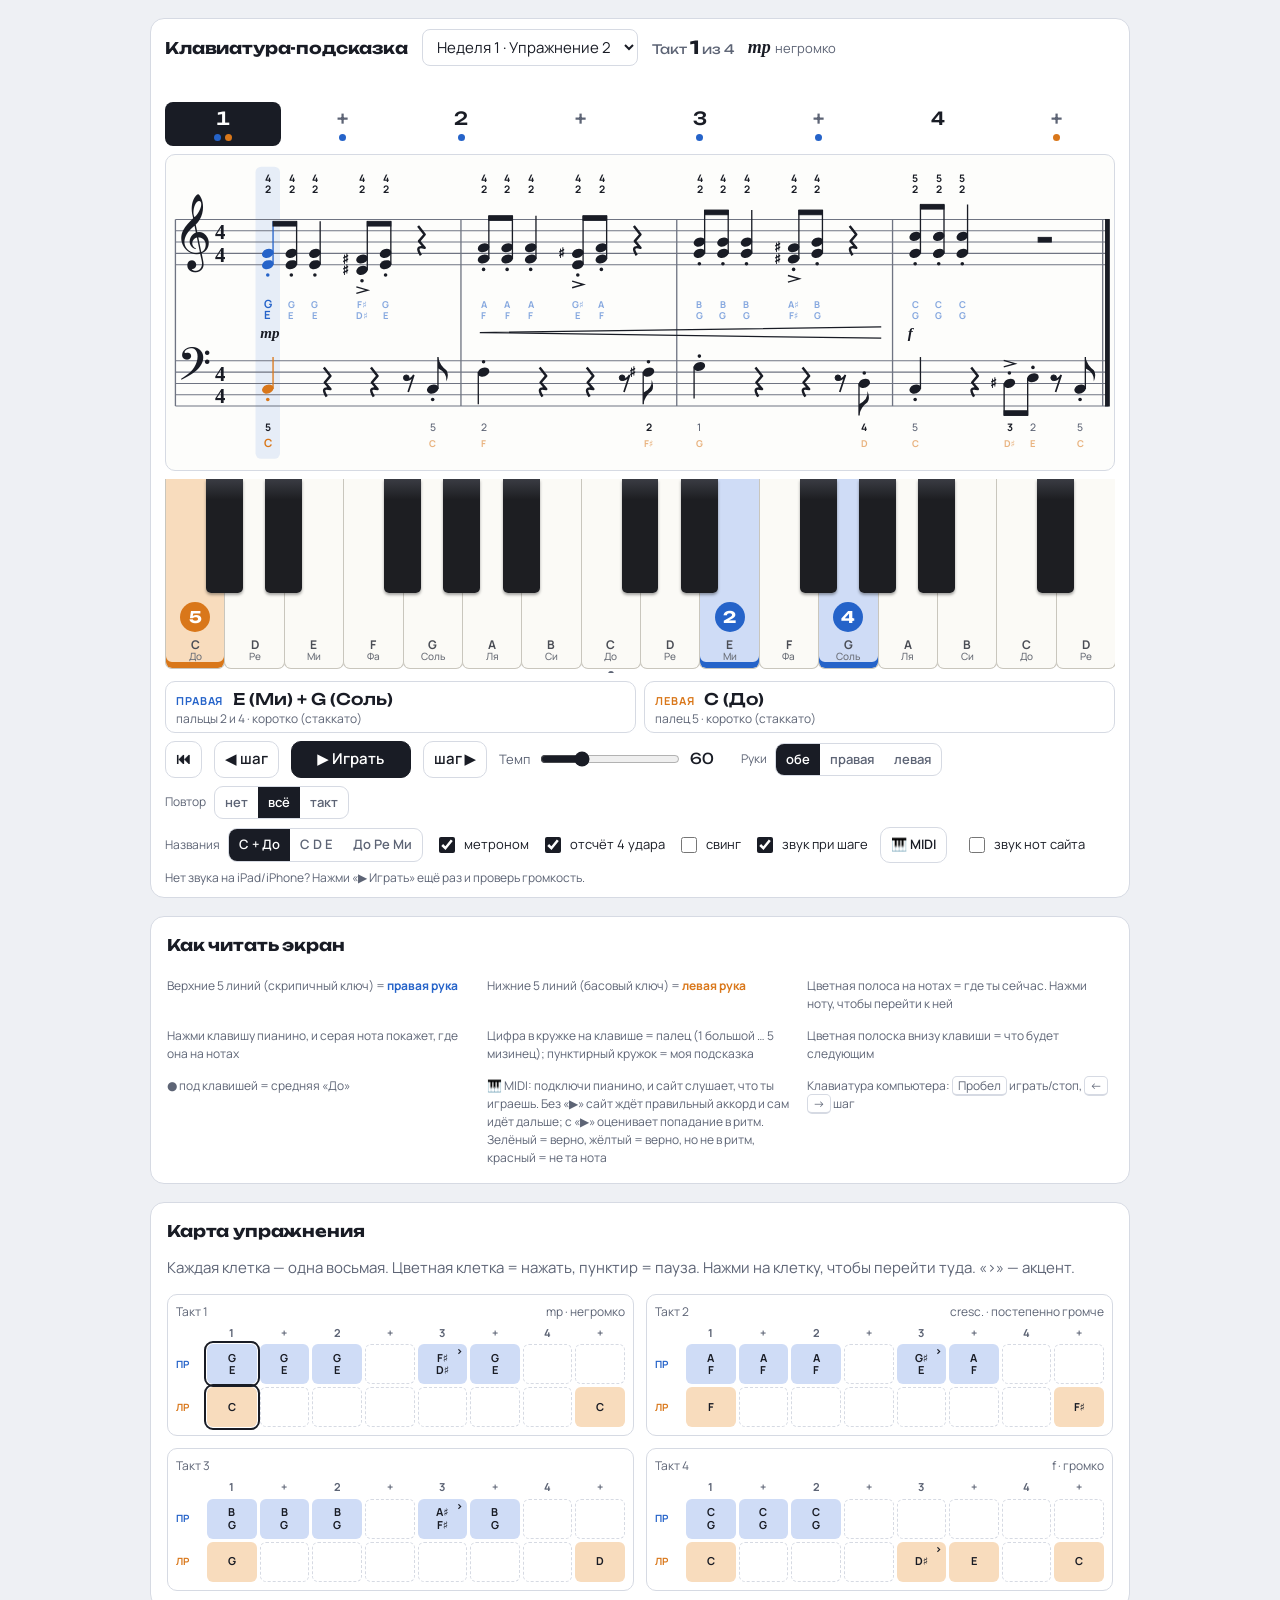
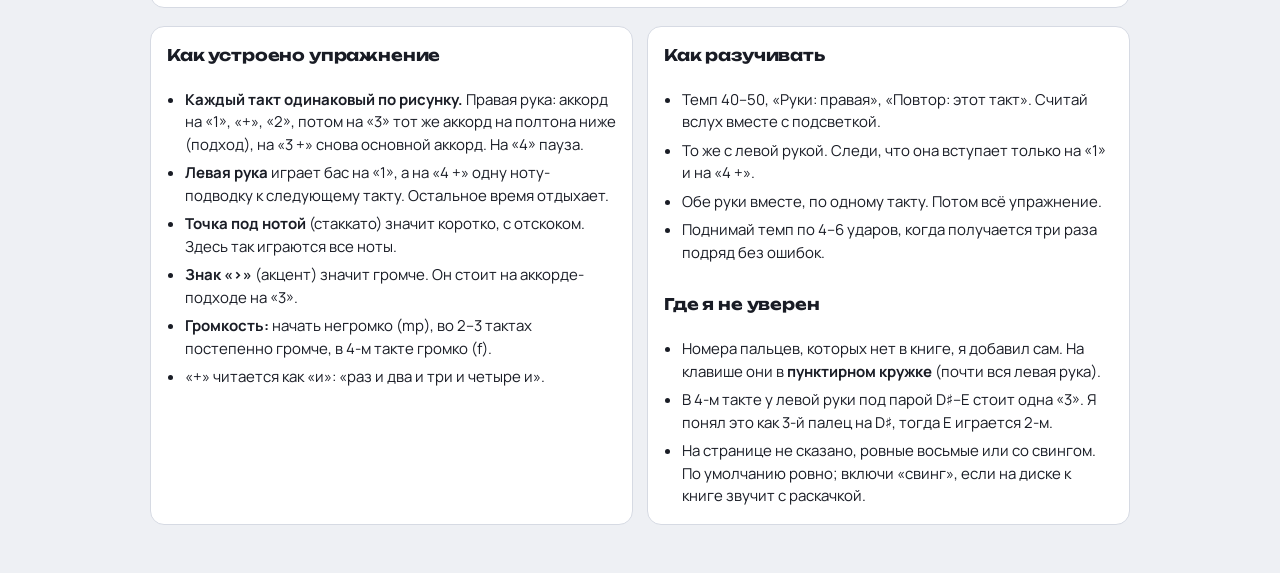
==== index.html @ 713fefa3 "Add MIDI input feedback (Web MIDI, e.g. Roland FP-30X via MIDIWeb on iPad) - Wait mode (stopped): cu" ====
<!doctype html>
<html lang="ru">
<head>
<meta charset="utf-8">
<meta name="viewport" content="width=device-width, initial-scale=1, viewport-fit=cover">
<title>Клавиатура-подсказка</title>
<meta name="claude:viewport-fit-sides" content="cover">
<link rel="preconnect" href="https://fonts.googleapis.com">
<link rel="preconnect" href="https://fonts.gstatic.com" crossorigin>
<link rel="stylesheet" href="https://fonts.googleapis.com/css2?family=Noto+Music&family=Unbounded:wght@500;700&family=Manrope:wght@400;500;600;700&display=swap">
<style>
/* Layout: one practice "instrument panel" (count strip → keyboard → what-to-press → controls), score map below, notes at the end. */
:root{
  --bg:#eef0f4; --panel:#ffffff; --fg:#191c25; --muted:#5d6475; --line:#d6dae3;
  --rh:#2563c9; --rh-soft:#cfdcf6; --lh:#d9771a; --lh-soft:#f8dcbd;
  --ivory:#fbfaf6; --ivory-edge:#c9c6bd; --ebony:#1d1e22; --ebony-top:#3a3c43;
  --hi:#191c25; --hi-fg:#ffffff;
  --paper:#fdfdfb; --staff:#6f7482; --band:rgba(37,99,201,.10);
  --ok:#15803d; --meh:#c27c0e; --bad:#d4262c;
  --display:"Unbounded", "Arial Black", system-ui, sans-serif;
  --body:"Manrope", system-ui, -apple-system, "Segoe UI", sans-serif;
}
@media (prefers-color-scheme: dark){ :root:not([data-theme="light"]){
  --bg:#13151b; --panel:#1c1f27; --fg:#e7e9ef; --muted:#9aa1b2; --line:#2e3340;
  --rh:#5b93f0; --rh-soft:#2a4170; --lh:#f0953c; --lh-soft:#6a4320;
  --ivory:#e8e6df; --ivory-edge:#8f8c84; --ebony:#0b0b0d; --ebony-top:#2a2c32;
  --hi:#e7e9ef; --hi-fg:#13151b; --paper:#191c23; --staff:#8b91a0; --band:rgba(91,147,240,.16); --ok:#3fbf6a; --meh:#e7a93a; --bad:#f0585c; color-scheme:dark } }
:root[data-theme="dark"]{
  --bg:#13151b; --panel:#1c1f27; --fg:#e7e9ef; --muted:#9aa1b2; --line:#2e3340;
  --rh:#5b93f0; --rh-soft:#2a4170; --lh:#f0953c; --lh-soft:#6a4320;
  --ivory:#e8e6df; --ivory-edge:#8f8c84; --ebony:#0b0b0d; --ebony-top:#2a2c32;
  --hi:#e7e9ef; --hi-fg:#13151b; --paper:#191c23; --staff:#8b91a0; --band:rgba(91,147,240,.16); --ok:#3fbf6a; --meh:#e7a93a; --bad:#f0585c; color-scheme:dark }

*{box-sizing:border-box}
body{background:var(--bg);color:var(--fg);font-family:var(--body);font-size:15px;line-height:1.5;
  padding-left:max(16px, env(safe-area-inset-left, 0px));padding-right:max(16px, env(safe-area-inset-right, 0px));padding-block:20px 48px}
.wrap{max-width:980px;margin:0 auto;display:flex;flex-direction:column;gap:18px}
h1,h2{font-family:var(--display);font-weight:700;text-wrap:balance;margin:0;letter-spacing:-.01em}
h1{font-size:clamp(20px,4vw,28px)}
h2{font-size:16px}
.sub{color:var(--muted);margin:4px 0 0}
header{display:flex;flex-wrap:wrap;gap:12px;align-items:flex-end;justify-content:space-between}
select,button{font:inherit;color:inherit}
select{background:var(--panel);border:1px solid var(--line);border-radius:8px;padding:6px 10px}

.panel{background:var(--panel);border:1px solid var(--line);border-radius:14px;padding:16px;display:flex;flex-direction:column;gap:14px;min-width:0}

/* count strip */
.countrow{display:flex;align-items:center;gap:12px;flex-wrap:wrap}
.measure{font-family:var(--display);font-size:13px;color:var(--muted);min-width:92px}
.measure b{color:var(--fg);font-size:18px}
.counts{display:grid;grid-template-columns:repeat(8,1fr);gap:4px;flex:1;min-width:260px}
.cnt{border-radius:8px;text-align:center;padding:4px 0 6px;font-family:var(--display);font-size:clamp(16px,3.4vw,24px);font-weight:500;color:var(--muted);cursor:pointer;user-select:none;border:1px solid transparent;font-variant-numeric:tabular-nums}
.cnt.beat{color:var(--fg)}
.cnt .dots{display:flex;gap:4px;justify-content:center;height:8px;margin-top:2px}
.cnt .dots i{width:7px;height:7px;border-radius:50%}
.cnt .dots .r{background:var(--rh)} .cnt .dots .l{background:var(--lh)}
.cnt.cur{background:var(--hi);color:var(--hi-fg)}
.cnt:hover{border-color:var(--line)}
.dyn{font-size:13px;color:var(--muted)} .dyn b{font-family:Georgia,serif;font-style:italic;font-size:18px;color:var(--fg);margin-right:4px}
.countin{font-family:var(--display);font-size:13px;color:var(--lh);min-height:1em}

/* keyboard */
.kbwrap{overflow-x:auto;padding-bottom:4px}
.kb{position:relative;height:clamp(150px,26vw,210px);display:flex;min-width:420px;user-select:none;touch-action:manipulation}
.key{position:relative;cursor:pointer}
.white{flex:1;background:var(--ivory);border:1px solid var(--ivory-edge);border-top:none;border-radius:0 0 7px 7px;margin-right:-1px;display:flex;flex-direction:column;justify-content:flex-end;align-items:center;padding-bottom:6px;gap:6px;z-index:1}
.black{position:absolute;top:0;height:60%;background:linear-gradient(var(--ebony-top),var(--ebony) 18%);border-radius:0 0 5px 5px;z-index:2;display:flex;flex-direction:column;justify-content:flex-end;align-items:center;padding-bottom:6px;gap:4px;box-shadow:0 2px 3px rgba(0,0,0,.35)}
.lbl{display:flex;flex-direction:column;align-items:center;line-height:1.1;color:#4a4d55;font-size:12px;font-weight:700}
.lbl i{font-style:normal;font-weight:500;font-size:10px;color:#6b6f78}
.black .lbl{color:#f2f2f2;font-size:10px;display:none} .black .lbl i{color:#cfd2d8;font-size:9px}
.mid::after{content:"";position:absolute;left:50%;bottom:-9px;width:6px;height:6px;margin-left:-3px;border-radius:50%;background:var(--muted)}
.badge{display:none;width:clamp(22px,3.6vw,30px);height:clamp(22px,3.6vw,30px);border-radius:50%;align-items:center;justify-content:center;font-family:var(--display);font-size:clamp(12px,2vw,16px);font-weight:700;color:#fff}
.key.on-r{background:var(--rh-soft)} .key.on-l{background:var(--lh-soft)}
.black.on-r{background:linear-gradient(var(--rh),#123a80)} .black.on-l{background:linear-gradient(var(--lh),#8a4507)}
.key.on-r .badge{display:flex;background:var(--rh)} .key.on-l .badge{display:flex;background:var(--lh)}
.black.on-r .badge{background:var(--rh);box-shadow:0 0 0 2px #fff} .black.on-l .badge{background:var(--lh);box-shadow:0 0 0 2px #fff}
.key.on-r .lbl,.key.on-l .lbl{display:flex}
.key.sug .badge{outline:2px dashed currentColor;outline-offset:2px}
.key.on-r.sug .badge{color:#fff;outline-color:var(--rh)} .key.on-l.sug .badge{color:#fff;outline-color:var(--lh)}
.black.sug .badge{outline-color:#fff!important}
.key.nx-r{box-shadow:inset 0 -6px 0 var(--rh)} .key.nx-l{box-shadow:inset 0 -6px 0 var(--lh)}
.black.nx-r{box-shadow:inset 0 -6px 0 var(--rh),0 2px 3px rgba(0,0,0,.35)} .black.nx-l{box-shadow:inset 0 -6px 0 var(--lh),0 2px 3px rgba(0,0,0,.35)}
.key.muted{opacity:.45}
.key.press{transform:translateY(2px)}
.key.acc .badge{box-shadow:0 0 0 3px var(--panel),0 0 0 5px currentColor}
.key.on-r.acc .badge{color:#fff;box-shadow:0 0 0 3px var(--rh-soft),0 0 0 5px var(--rh)}
.key.on-l.acc .badge{color:#fff;box-shadow:0 0 0 3px var(--lh-soft),0 0 0 5px var(--lh)}
.kbnote{font-size:12px;color:var(--muted);display:flex;gap:14px;flex-wrap:wrap;margin-top:6px}
.kbnote span{display:inline-flex;align-items:center;gap:6px}
.sw{width:12px;height:12px;border-radius:3px;display:inline-block}

/* what to press */
.hands{display:grid;grid-template-columns:1fr 1fr;gap:10px}
.hand{border-radius:10px;padding:10px 12px;border:1px solid var(--line);min-width:0}
.hand .h{font-size:11px;letter-spacing:.08em;text-transform:uppercase;font-weight:700}
.hand.r .h{color:var(--rh)} .hand.l .h{color:var(--lh)}
.hand .what{font-family:var(--display);font-size:clamp(15px,2.6vw,19px);font-weight:500;margin-top:2px}
.hand .how{font-size:13px;color:var(--muted)}
.hand.rest .what{color:var(--muted)}
@media (max-width:560px){.hands{grid-template-columns:1fr}}

/* controls */
.controls{display:flex;flex-wrap:wrap;gap:10px;align-items:center}
.btn{background:var(--panel);border:1px solid var(--line);border-radius:10px;padding:8px 12px;cursor:pointer;font-weight:600;min-height:40px}
.btn:hover{border-color:var(--muted)}
.btn.primary{background:var(--hi);color:var(--hi-fg);border-color:var(--hi);min-width:120px}
.btn:focus-visible,.cnt:focus-visible,.cell:focus-visible,.seg button:focus-visible,select:focus-visible,input:focus-visible{outline:2px solid var(--rh);outline-offset:2px}
.tempo{display:flex;align-items:center;gap:8px;font-size:13px;color:var(--muted)}
.tempo input{width:140px;accent-color:var(--fg)}
.tempo output{font-family:var(--display);color:var(--fg);font-size:15px;min-width:3ch;font-variant-numeric:tabular-nums}
.opts{display:flex;flex-wrap:wrap;gap:8px 14px;align-items:center;font-size:13px}
.seg{display:inline-flex;border:1px solid var(--line);border-radius:9px;overflow:hidden}
.seg button{background:transparent;border:none;padding:6px 10px;cursor:pointer;font-size:13px;font-weight:600;color:var(--muted)}
.seg button[aria-pressed="true"]{background:var(--hi);color:var(--hi-fg)}
.optlbl{color:var(--muted);font-size:12px;margin-right:2px}
label.chk{display:inline-flex;gap:6px;align-items:center;cursor:pointer}
label.chk input{accent-color:var(--fg);width:16px;height:16px}
.keys-hint{font-size:12px;color:var(--muted)}

/* score map */
.map{display:grid;grid-template-columns:repeat(2,minmax(0,1fr));gap:12px}
@media (max-width:700px){.map{grid-template-columns:1fr}}
.bar{border:1px solid var(--line);border-radius:10px;padding:8px;min-width:0}
.bar .bt{font-size:12px;color:var(--muted);display:flex;justify-content:space-between;margin-bottom:4px}
.grid8{display:grid;grid-template-columns:28px repeat(8,minmax(0,1fr));gap:3px;font-size:11px}
.grid8 .rl{font-weight:700;display:flex;align-items:center;font-size:10px}
.grid8 .rl.r{color:var(--rh)} .grid8 .rl.l{color:var(--lh)}
.ch{text-align:center;color:var(--muted);font-weight:700}
.cell{min-height:40px;border-radius:6px;display:flex;flex-direction:column;align-items:center;justify-content:center;text-align:center;line-height:1.1;cursor:pointer;background:transparent;border:1px dashed var(--line);font-weight:700;padding:2px 0;position:relative}
.cell.r{background:var(--rh-soft);border:1px solid transparent}
.cell.l{background:var(--lh-soft);border:1px solid transparent}
.cell .ac{position:absolute;top:0;right:3px;font-size:11px}
.cell.cur{outline:2px solid var(--fg);outline-offset:1px}

.notes{display:grid;grid-template-columns:repeat(2,minmax(0,1fr));gap:14px}
@media (max-width:700px){.notes{grid-template-columns:1fr}}
.notes ul{margin:8px 0 0;padding-left:18px;display:flex;flex-direction:column;gap:6px}
.notes p{margin:8px 0 0}
kbd{font-family:var(--body);border:1px solid var(--line);border-bottom-width:2px;border-radius:5px;padding:0 5px;font-size:12px}
@media (prefers-reduced-motion:reduce){.key.press{transform:none}}

/* staff (sheet music) */
.staffwrap{overflow-x:auto;border:1px solid var(--line);border-radius:10px;background:var(--paper)}
#staff{display:block;width:100%;min-width:760px;height:auto}
#staff .ln{stroke:var(--staff);stroke-width:1.1}
#staff .bl{stroke:var(--staff);stroke-width:1.4}
#staff .ink{fill:var(--fg);stroke:var(--fg)}
#staff .clef{fill:var(--fg);font-family:"Noto Music","Bravura","Segoe UI Symbol",serif}
#staff .ts{fill:var(--fg);font:700 22px Georgia,"Times New Roman",serif}
#staff .nt{color:var(--fg);cursor:pointer}
#staff .nt.r.cur{color:var(--rh)} #staff .nt.l.cur{color:var(--lh)}
#staff .nt:hover{color:var(--muted)}
#staff .fg{font:700 11px var(--body);fill:var(--fg)} #staff .fg.sug{fill:var(--muted);font-weight:500}
#staff .nm{font:700 10px var(--body);text-anchor:middle;opacity:.55}
#staff .nm.r{fill:var(--rh)} #staff .nm.l{fill:var(--lh)}
#staff .nm.cur{opacity:1;font-size:12px}
#staff .dy{font:italic 700 16px Georgia,serif;fill:var(--fg)}
#staff .band{fill:var(--band)}
#staff .ghost{color:var(--muted);transition:opacity .4s}
#staff .ghost text{font:700 12px var(--body);fill:var(--fg)}
.staffnote{font-size:12px;color:var(--muted);display:flex;gap:14px;flex-wrap:wrap;margin-top:6px}

/* ===== one-screen stage ===== */
.toprow{display:flex;flex-wrap:wrap;align-items:center;gap:8px 14px}
.toprow h1{font-size:16px}
.toprow .measure{min-width:0}
.counts{min-width:0}
.hand{display:flex;flex-wrap:wrap;align-items:baseline;gap:2px 10px;padding:6px 10px}
.hand .what{margin-top:0}
.grp{display:inline-flex;align-items:center;gap:6px}
.sndhint{font-size:12px;color:var(--muted)}
.staffnote span{flex:1 1 260px}
@media (min-width:700px) and (min-height:520px){
  body{padding-block:10px 40px}
  .stage{height:calc(100dvh - 20px);min-height:520px;gap:8px;padding:10px 14px}
  .stage .counts{gap:3px;flex:none}
  .stage>*{flex:none}
  .stage .hand .how{font-size:12px}
  .stage .hand{padding:4px 10px}
  .stage .hand{height:52px}
  .stage .cnt{padding:2px 0 3px;font-size:18px}
  .stage>.staffwrap{flex:1 1 0;min-height:120px;overflow:hidden;display:flex}
  .stage #staff{min-width:0;width:100%;height:100%}
  .stage .kb{height:clamp(100px,22dvh,190px)}
  .stage .kbwrap{flex:none}
  .stage .hands{gap:8px}
  .stage .hand .what{font-size:16px}
  .stage .btn{min-height:36px;padding:6px 10px}
  .stage .controls{gap:8px 12px}
  .stage .opts{gap:6px 12px}
}

/* MIDI feedback */
.fb{font-size:13px;font-weight:600;color:var(--muted);font-variant-numeric:tabular-nums;white-space:nowrap;overflow:hidden;text-overflow:ellipsis;min-width:0;flex:1 1 100%;min-height:1.5em;line-height:1.5em;order:9}
.fb .ok{color:var(--ok)} .fb .meh{color:var(--meh)} .fb .bad{color:var(--bad)}
.midist{font-size:12px;color:var(--muted)} .midist.on{color:var(--ok);font-weight:700} .midist.bad{color:var(--bad)}
.key::before{content:"";position:absolute;inset:0;border-radius:inherit;pointer-events:none;opacity:0;transition:opacity .25s;z-index:3}
.key.ok::before{background:var(--ok);opacity:.55;transition:none}
.key.meh::before{background:var(--meh);opacity:.55;transition:none}
.key.bad::before{background:var(--bad);opacity:.6;transition:none}
.key.down{transform:translateY(2px)}
#staff .nt.ok{color:var(--ok)} #staff .nt.meh{color:var(--meh)} #staff .nt.bad{color:var(--bad)}

/* fixed-height hand boxes: content never changes layout height */
.hand{display:grid!important;grid-template-columns:auto minmax(0,1fr);grid-template-rows:auto auto;column-gap:10px;row-gap:0;height:58px;overflow:hidden;align-content:center}
.hand .h{grid-row:1;grid-column:1;align-self:baseline}
.hand .what{grid-row:1;grid-column:2;white-space:nowrap;overflow:hidden;text-overflow:ellipsis;min-width:0}
.hand .how{grid-row:2;grid-column:1 / -1;white-space:nowrap;overflow:hidden;text-overflow:ellipsis;min-width:0;line-height:1.35}
</style>

<div class="wrap">
  <section class="panel stage" aria-label="Тренажёр">
    <div class="toprow">
      <h1>Клавиатура-подсказка</h1>
      <select id="exSel" aria-label="Упражнение"></select>
      <div class="measure">Такт <b id="mNum">1</b> из <span id="mTot">4</span></div>
      <div class="dyn" id="dyn"></div>
      <div class="countin" id="countin" aria-live="polite"></div>
      <div class="fb" id="fb" aria-live="polite"></div>
    </div>
    <div class="counts" id="counts"></div>

    <div class="staffwrap" id="staffWrap"><svg id="staff" role="img" aria-label="Ноты упражнения"></svg></div>

    <div class="kbwrap"><div class="kb" id="kb"></div></div>

    <div class="hands">
      <div class="hand r" id="handR"><span class="h">Правая</span><span class="what"></span><span class="how"></span></div>
      <div class="hand l" id="handL"><span class="h">Левая</span><span class="what"></span><span class="how"></span></div>
    </div>

    <div class="controls">
      <button class="btn" id="bStart" title="В начало">⏮</button>
      <button class="btn" id="bPrev" title="Шаг назад (←)">◀ шаг</button>
      <button class="btn primary" id="bPlay">▶ Играть</button>
      <button class="btn" id="bNext" title="Шаг вперёд (→)">шаг ▶</button>
      <div class="tempo"><label for="tempo">Темп</label><input id="tempo" type="range" min="30" max="140" step="2" value="60"><output id="tempoOut">60</output></div>
      <span class="grp"><span class="optlbl">Руки</span>
        <span class="seg" id="segHands"><button data-v="both" aria-pressed="true">обе</button><button data-v="rh" aria-pressed="false">правая</button><button data-v="lh" aria-pressed="false">левая</button></span></span>
      <span class="grp"><span class="optlbl">Повтор</span>
        <span class="seg" id="segLoop"><button data-v="off" aria-pressed="false">нет</button><button data-v="all" aria-pressed="true">всё</button><button data-v="bar" aria-pressed="false">такт</button></span></span>
    </div>
    <div class="opts">
      <span class="grp"><span class="optlbl">Названия</span>
        <span class="seg" id="segNames"><button data-v="both" aria-pressed="true">C + До</button><button data-v="en" aria-pressed="false">C D E</button><button data-v="ru" aria-pressed="false">До Ре Ми</button></span></span>
      <label class="chk"><input type="checkbox" id="cMet" checked>метроном</label>
      <label class="chk"><input type="checkbox" id="cCount" checked>отсчёт 4 удара</label>
      <label class="chk"><input type="checkbox" id="cSwing">свинг</label>
      <label class="chk"><input type="checkbox" id="cStepSnd" checked>звук при шаге</label>
      <span class="grp"><button class="btn" id="bMidi" title="Подключить цифровое пианино по MIDI">🎹 MIDI</button><span class="midist" id="midiSt"></span></span>
      <label class="chk" id="lGuideSnd" hidden><input type="checkbox" id="cGuideSnd">звук нот сайта</label>
      <span class="sndhint" id="sndHint">Нет звука на iPad/iPhone? Нажми «▶ Играть» ещё раз и проверь громкость.</span>
    </div>
  </section>

  <section class="panel" aria-label="Подсказки">
    <h2>Как читать экран</h2>
    <div class="staffnote">
      <span>Верхние 5 линий (скрипичный ключ) = <b style="color:var(--rh)">правая рука</b></span>
      <span>Нижние 5 линий (басовый ключ) = <b style="color:var(--lh)">левая рука</b></span>
      <span>Цветная полоса на нотах = где ты сейчас. Нажми ноту, чтобы перейти к ней</span>
      <span>Нажми клавишу пианино, и серая нота покажет, где она на нотах</span>
      <span>Цифра в кружке на клавише = палец (1 большой … 5 мизинец); пунктирный кружок = моя подсказка</span>
      <span>Цветная полоска внизу клавиши = что будет следующим</span>
      <span>● под клавишей = средняя «До»</span>
      <span>🎹 MIDI: подключи пианино, и сайт слушает, что ты играешь. Без «▶» сайт ждёт правильный аккорд и сам идёт дальше; с «▶» оценивает попадание в ритм. Зелёный = верно, жёлтый = верно, но не в ритм, красный = не та нота</span>
      <span>Клавиатура компьютера: <kbd>Пробел</kbd> играть/стоп, <kbd>←</kbd> <kbd>→</kbd> шаг</span>
    </div>
  </section>

  <section class="panel" aria-label="Карта упражнения">
    <h2>Карта упражнения</h2>
    <p class="sub" style="margin:0">Каждая клетка — одна восьмая. Цветная клетка = нажать, пунктир = пауза. Нажми на клетку, чтобы перейти туда. «&gt;» — акцент.</p>
    <div class="map" id="map"></div>
  </section>

  <section class="notes">
    <div class="panel">
      <h2>Как устроено упражнение</h2>
      <ul>
        <li><b>Каждый такт одинаковый по рисунку.</b> Правая рука: аккорд на «1», «+», «2», потом на «3» тот же аккорд на полтона ниже (подход), на «3 +» снова основной аккорд. На «4» пауза.</li>
        <li><b>Левая рука</b> играет бас на «1», а на «4 +» одну ноту-подводку к следующему такту. Остальное время отдыхает.</li>
        <li><b>Точка под нотой</b> (стаккато) значит коротко, с отскоком. Здесь так играются все ноты.</li>
        <li><b>Знак «&gt;»</b> (акцент) значит громче. Он стоит на аккорде-подходе на «3».</li>
        <li><b>Громкость:</b> начать негромко (mp), во 2–3 тактах постепенно громче, в 4-м такте громко (f).</li>
        <li>«+» читается как «и»: «раз и два и три и четыре и».</li>
      </ul>
    </div>
    <div class="panel">
      <h2>Как разучивать</h2>
      <ul>
        <li>Темп 40–50, «Руки: правая», «Повтор: этот такт». Считай вслух вместе с подсветкой.</li>
        <li>То же с левой рукой. Следи, что она вступает только на «1» и на «4 +».</li>
        <li>Обе руки вместе, по одному такту. Потом всё упражнение.</li>
        <li>Поднимай темп по 4–6 ударов, когда получается три раза подряд без ошибок.</li>
      </ul>
      <h2 style="margin-top:14px">Где я не уверен</h2>
      <ul>
        <li>Номера пальцев, которых нет в книге, я добавил сам. На клавише они в <b>пунктирном кружке</b> (почти вся левая рука).</li>
        <li>В 4-м такте у левой руки под парой D♯–E стоит одна «3». Я понял это как 3-й палец на D♯, тогда E играется 2-м.</li>
        <li>На странице не сказано, ровные восьмые или со свингом. По умолчанию ровно; включи «свинг», если на диске к книге звучит с раскачкой.</li>
      </ul>
    </div>
  </section>
</div>

<script>
/* ============ Exercise data (add new exercises here) ============
 Time unit = one eighth note. A 4/4 bar = slots 0..7 (1 + 2 + 3 + 4 +).
 ev(slot, "notes", [fingers], opts)  opts: d (length in eighths, default 1), acc (accent), sug (fingers are my suggestion, not printed), stac (staccato, default true)
 Notes in scientific pitch: C4 = middle C. */
function ev(t, notes, f, o){ o=o||{}; return {t, d:o.d||1, notes:notes.split(' '), f:f||[], acc:!!o.acc, sug:!!o.sug, stac:o.stac!==false}; }
const EXERCISES = [{
  id:'w1-e2', title:'Неделя 1 · Упражнение 2', sub:'Неделя 1, упражнение 2. Шаг за шагом по счёту «1 + 2 + 3 + 4 +».',
  beats:4,
  // dynamics: level per bar; cresc: linear from this bar's level to next listed level
  dyn:[{bar:0, mark:'mp', text:'негромко', level:.55},{bar:1, mark:'cresc.', text:'постепенно громче', level:.6, cresc:true},{bar:3, mark:'f', text:'громко', level:1}],
  bars:[
    { rh:[ev(0,'E4 G4',[2,4]), ev(1,'E4 G4',[2,4]), ev(2,'E4 G4',[2,4],{d:2}), ev(4,'D#4 F#4',[2,4],{acc:1}), ev(5,'E4 G4',[2,4])],
      lh:[ev(0,'C3',[5],{d:2}), ev(7,'C3',[5],{sug:1})] },
    { rh:[ev(0,'F4 A4',[2,4]), ev(1,'F4 A4',[2,4]), ev(2,'F4 A4',[2,4],{d:2}), ev(4,'E4 G#4',[2,4],{acc:1}), ev(5,'F4 A4',[2,4])],
      lh:[ev(0,'F3',[2],{sug:1,d:2}), ev(7,'F#3',[2])] },
    { rh:[ev(0,'G4 B4',[2,4]), ev(1,'G4 B4',[2,4]), ev(2,'G4 B4',[2,4],{d:2}), ev(4,'F#4 A#4',[2,4],{acc:1}), ev(5,'G4 B4',[2,4])],
      lh:[ev(0,'G3',[1],{sug:1,d:2}), ev(7,'D3',[4])] },
    { rh:[ev(0,'G4 C5',[2,5]), ev(1,'G4 C5',[2,5]), ev(2,'G4 C5',[2,5],{d:2})],
      lh:[ev(0,'C3',[5],{sug:1,d:2}), ev(4,'D#3',[3],{acc:1}), ev(5,'E3',[2],{sug:1}), ev(7,'C3',[5],{sug:1})] }
  ]
}];

/* ============ Music helpers ============ */
const PC={C:0,D:2,E:4,F:5,G:7,A:9,B:11};
const RU={C:'До',D:'Ре',E:'Ми',F:'Фа',G:'Соль',A:'Ля',B:'Си'};
const SHARP_NAMES=['C','C#','D','D#','E','F','F#','G','G#','A','A#','B'];
function toMidi(n){const m=/^([A-G])(#|b)?(-?\d)$/.exec(n); if(!m) throw new Error('Bad note '+n); return 12*(+m[3]+1)+PC[m[1]]+(m[2]==='#'?1:m[2]==='b'?-1:0);}
function nameParts(n){const m=/^([A-G])(#|b)?/.exec(n); return {L:m[1], acc:m[2]==='#'?'♯':m[2]==='b'?'♭':''};}
let nameMode='both';
function noteName(n, mode){ mode=mode||nameMode; const p=nameParts(n);
  if(mode==='en') return p.L+p.acc; if(mode==='ru') return RU[p.L]+p.acc; return p.L+p.acc+' ('+RU[p.L]+p.acc+')'; }
const isBlack=m=>[1,3,6,8,10].includes(((m%12)+12)%12);

/* ============ State ============ */
let EX, STEPS=[], N=0, step=0, hands='both', loop='all';
const $=id=>document.getElementById(id);

function buildSteps(){
  STEPS=[]; const per=EX.beats*2;
  EX.bars.forEach((b,bi)=>{ for(let s=0;s<per;s++) STEPS.push({bar:bi, slot:s, rh:b.rh.find(e=>e.t===s)||null, lh:b.lh.find(e=>e.t===s)||null}); });
  N=STEPS.length;
}
function dynAt(i){
  const st=STEPS[i]; const per=EX.beats*2; const pos=st.bar+st.slot/per;
  let cur=EX.dyn[0]; for(const d of EX.dyn) if(d.bar<=st.bar) cur=d;
  if(cur.cresc){ const nx=EX.dyn.find(d=>d.bar>cur.bar); if(nx){ const k=(pos-cur.bar)/(nx.bar-cur.bar); return {d:cur, level:cur.level+(nx.level-cur.level)*k}; } }
  return {d:cur, level:cur.level};
}

/* ============ Keyboard ============ */
let KEYS={};
function buildKeyboard(){
  const all=[]; EX.bars.forEach(b=>[...b.rh,...b.lh].forEach(e=>e.notes.forEach(n=>all.push(toMidi(n)))));
  let lo=Math.min(...all), hi=Math.max(...all);
  lo=lo-(lo%12); hi=hi+2; while(isBlack(hi)) hi++;
  const kb=$('kb'); kb.innerHTML=''; KEYS={};
  const whites=[]; for(let m=lo;m<=hi;m++) if(!isBlack(m)) whites.push(m);
  const w=100/whites.length;
  for(let m=lo;m<=hi;m++){
    const el=document.createElement('div'); const pc=SHARP_NAMES[m%12]; const oct=Math.floor(m/12)-1;
    el.className='key '+(isBlack(m)?'black':'white')+(m===60?' mid':'');
    el.innerHTML='<span class="badge"></span><span class="lbl"></span>';
    el.dataset.m=m; el.dataset.n=pc+oct;
    if(isBlack(m)){ const wi=whites.indexOf(m-1); el.style.left=((wi+1)*w - w*0.31)+'%'; el.style.width=(w*0.62)+'%'; }
    el.addEventListener('pointerdown',ev=>{ev.preventDefault(); ensureAudio(); pianoNote(m, ac.currentTime+0.01, 0.6, 0.7); showGhost(m); el.classList.add('press'); setTimeout(()=>el.classList.remove('press'),120);});
    kb.appendChild(el); KEYS[m]=el;
  }
  updateLabels();
}
function updateLabels(){
  for(const m in KEYS){ const el=KEYS[m], n=el.dataset.n, p=nameParts(n), l=el.querySelector('.lbl');
    const en=p.L+p.acc, ru=RU[p.L]+p.acc;
    l.innerHTML = nameMode==='en' ? '<b>'+en+'</b>' : nameMode==='ru' ? '<b>'+ru+'</b>' : '<b>'+en+'</b><i>'+ru+'</i>'; }
}

/* ============ Rendering ============ */
function handOn(h){ return hands==='both' || hands===h; }
function nextOnset(i, h){ for(let k=1;k<=N;k++){ const j=(i+k)%N; if(STEPS[j][h]) return STEPS[j][h]; if(loop==='off' && i+k>=N) return null; } return null; }
function render(i, fromPlay){
  step=i; const st=STEPS[i]; const per=EX.beats*2;
  $('mNum').textContent=st.bar+1;
  [...$('counts').children].forEach((c,k)=>{ c.classList.toggle('cur',k===st.slot);
    const s=STEPS[st.bar*per+k]; c.querySelector('.dots').innerHTML=(s.rh?'<i class="r"></i>':'')+(s.lh?'<i class="l"></i>':''); });
  const dy=dynAt(i); $('dyn').innerHTML='<b>'+dy.d.mark+'</b>'+dy.d.text;
  for(const m in KEYS) KEYS[m].className=KEYS[m].className.replace(/\s(on-r|on-l|nx-r|nx-l|sug|acc|muted)/g,'');
  const mark=(e,h,cls)=>{ if(!e) return; e.notes.forEach((n,k)=>{ const el=KEYS[toMidi(n)]; if(!el) return;
      el.classList.add(cls+'-'+h); if(!handOn(h==='r'?'rh':'lh')) el.classList.add('muted');
      if(cls==='on'){ el.querySelector('.badge').textContent=e.f[k]||''; if(e.sug) el.classList.add('sug'); if(e.acc) el.classList.add('acc');
        el.classList.add('press'); setTimeout(()=>el.classList.remove('press'),110);} }); };
  mark(nextOnset(i,'rh'),'r','nx'); mark(nextOnset(i,'lh'),'l','nx');
  mark(st.rh,'r','on'); mark(st.lh,'l','on');
  describe($('handR'), st.rh, 'rh'); describe($('handL'), st.lh, 'lh');
  document.querySelectorAll('.cell').forEach(c=>c.classList.toggle('cur', +c.dataset.i===i));
  renderStaff(i);
}
function describe(box, e, h){
  const what=box.querySelector('.what'), how=box.querySelector('.how');
  box.classList.toggle('rest',!e);
  if(!handOn(h)){ box.style.opacity=.5; } else box.style.opacity=1;
  if(!e){ what.textContent='пауза'; how.textContent='рука отдыхает, но держи её над клавишами'; return; }
  what.textContent=e.notes.map(n=>noteName(n)).join(' + ');
  const fingers=e.f.length? (e.f.length>1?'пальцы '+e.f.join(' и '):'палец '+e.f[0])+(e.sug?' (моя подсказка)':'') : '';
  how.textContent=[fingers, e.stac?'коротко (стаккато)':'', e.acc?'громче (акцент)':''].filter(Boolean).join(' · ');
}
function buildCounts(){
  const per=EX.beats*2, c=$('counts'); c.innerHTML='';
  for(let k=0;k<per;k++){ const d=document.createElement('div'); d.className='cnt'+(k%2===0?' beat':''); d.tabIndex=0;
    d.innerHTML=(k%2===0?(k/2+1):'+')+'<div class="dots"></div>';
    d.addEventListener('click',()=>goto(STEPS[step].bar*per+k)); c.appendChild(d); }
}
function buildMap(){
  const per=EX.beats*2, map=$('map'); map.innerHTML='';
  const short=n=>noteName(n, nameMode==='ru'?'ru':'en');
  EX.bars.forEach((b,bi)=>{
    const bar=document.createElement('div'); bar.className='bar';
    const dy=EX.dyn.find(d=>d.bar===bi);
    bar.innerHTML='<div class="bt"><span>Такт '+(bi+1)+'</span><span>'+(dy?dy.mark+' · '+dy.text:'')+'</span></div>';
    const g=document.createElement('div'); g.className='grid8';
    g.innerHTML='<div></div>'+Array.from({length:per},(_,k)=>'<div class="ch">'+(k%2?'+':k/2+1)+'</div>').join('');
    ['rh','lh'].forEach(h=>{
      g.insertAdjacentHTML('beforeend','<div class="rl '+h[0]+'">'+(h==='rh'?'ПР':'ЛР')+'</div>');
      for(let k=0;k<per;k++){ const i=bi*per+k, e=STEPS[i][h]; const c=document.createElement('div');
        c.className='cell'+(e?' '+h[0]:''); c.dataset.i=i; c.tabIndex=0;
        c.innerHTML=e? e.notes.slice().reverse().map(short).join('<br>')+(e.acc?'<span class="ac">&gt;</span>':'') : '';
        c.title=e? e.notes.map(n=>noteName(n,'both')).join(' + ') : 'пауза';
        c.addEventListener('click',()=>goto(i)); g.appendChild(c); }
    });
    bar.appendChild(g); map.appendChild(bar);
  });
}

/* ============ Sheet music (SVG grand staff) ============ */
const SV={L:84, BW:229, SLOT:25, PAD:24, hs:6, tTop:60, bTop:210, H:318};
const LET='CDEFGAB';
function dia(n){const m=/^([A-G])(#|b)?(-?\d)$/.exec(n); return (+m[3])*7+LET.indexOf(m[1]);}
const STF={t:{top:SV.tTop, bot:30, mid:34}, b:{top:SV.bTop, bot:18, mid:22}};
function yOf(d,st){ return STF[st].top+48-(d-STF[st].bot)*SV.hs; }
function xOf(bar,slot){ return SV.L+bar*SV.BW+SV.PAD+slot*SV.SLOT; }
function restsFor(evs, per){
  const occ=new Array(per).fill(false); evs.forEach(e=>{ for(let k=e.t;k<e.t+(e.d||1);k++) occ[k]=true; });
  const out=[]; let s=0;
  while(s<per){ if(occ[s]){s++;continue;} let e=s; while(e<per&&!occ[e]) e++;
    let p=s; while(p<e){ const len=e-p; let d=1;
      if(p%4===0&&len>=4) d=4; else if(p%2===0&&len>=2) d=2; out.push({t:p,d}); p+=d; }
    s=e; }
  return out;
}
function restSVG(x,st,d){ const m=STF[st].top+24;
  if(d>=4) return '<rect class="ink" x="'+(x-7)+'" y="'+(m-5)+'" width="14" height="5"/>';
  if(d===2) return '<path class="ink" fill="none" stroke-width="2.6" stroke-linejoin="round" d="M'+(x-3)+' '+(m-17)+' L'+(x+4)+' '+(m-8)+' L'+(x-2)+' '+(m-1)+' L'+(x+4)+' '+(m+6)+' Q'+(x-7)+' '+(m+3)+' '+(x)+' '+(m+14)+'" style="fill:none"/>';
  return '<circle class="ink" cx="'+(x-3)+'" cy="'+(m-6)+'" r="3"/><path class="ink" stroke-width="1.8" style="fill:none" d="M'+(x-3)+' '+(m-4)+' Q'+(x+1)+' '+(m-3)+' '+(x+5)+' '+(m-9)+' L'+(x-1)+' '+(m+9)+'"/>';
}
function buildStaff(){
  const per=EX.beats*2, W=SV.L+EX.bars.length*SV.BW+6; let o='';
  o+='<rect class="band" id="band" x="0" y="4" width="26" height="'+(SV.H-8)+'" rx="6"/>';
  ['t','b'].forEach(st=>{ for(let k=0;k<5;k++){ const y=STF[st].top+k*12; o+='<line class="ln" x1="10" x2="'+(W-6)+'" y1="'+y+'" y2="'+y+'"/>'; } });
  o+='<line class="bl" x1="10" x2="10" y1="'+SV.tTop+'" y2="'+(SV.bTop+48)+'"/>';
  for(let b=1;b<=EX.bars.length;b++){ const x=SV.L+b*SV.BW; o+= b<EX.bars.length ? '<line class="bl" x1="'+x+'" x2="'+x+'" y1="'+SV.tTop+'" y2="'+(SV.bTop+48)+'"/>'
     : '<line class="bl" x1="'+(x-6)+'" x2="'+(x-6)+'" y1="'+SV.tTop+'" y2="'+(SV.bTop+48)+'"/><rect class="ink" x="'+(x-3)+'" y="'+SV.tTop+'" width="4" height="'+(SV.bTop+48-SV.tTop)+'"/>'; }
  o+='<text class="clef" x="14" y="'+(SV.tTop+37)+'" font-size="48">\u{1D11E}</text>';
  o+='<text class="clef" x="14" y="'+(SV.bTop+25)+'" font-size="44">\u{1D122}</text>';
  ['t','b'].forEach(st=>{ o+='<text class="ts" x="52" y="'+(STF[st].top+21)+'">'+EX.beats+'</text><text class="ts" x="52" y="'+(STF[st].top+45)+'">4</text>'; });
  // dynamics
  EX.dyn.forEach((d,k)=>{ const x=SV.L+d.bar*SV.BW+SV.PAD-8, y=186;
    if(d.cresc){ const nx=EX.dyn[k+1]; const x2=SV.L+(nx?nx.bar:EX.bars.length)*SV.BW-12; o+='<path class="ink" style="fill:none" stroke-width="1.3" d="M'+(x2)+' '+(y-12)+' L'+(x+4)+' '+(y-6)+' L'+x2+' '+y+'"/>'; }
    else o+='<text class="dy" x="'+x+'" y="'+y+'">'+d.mark+'</text>'; });
  EX.bars.forEach((bar,bi)=>{
    [['rh','t','r'],['lh','b','l']].forEach(([h,st,hc])=>{
      const evs=bar[h].slice().sort((a,b)=>a.t-b.t);
      restsFor(evs,per).forEach(r=>{ o+=restSVG(xOf(bi,r.t)+(r.d===4?SV.SLOT*1.5:r.d===2?SV.SLOT*0.5:0),st,r.d); });
      // groups for beaming
      const groups=[]; for(let k=0;k<evs.length;k++){ const e=evs[k], n=evs[k+1];
        if((e.d||1)===1&&e.t%2===0&&n&&n.t===e.t+1&&(n.d||1)===1){ groups.push([e,n]); k++; } else groups.push([e]); }
      groups.forEach(g=>{
        const ds=g.flatMap(e=>e.notes.map(dia)); const avg=ds.reduce((a,b)=>a+b,0)/ds.length; const up=avg<STF[st].mid;
        const ends=g.map(e=>{ const ys=e.notes.map(n=>yOf(dia(n),st)); return up? Math.min(...ys)-34 : Math.max(...ys)+34; });
        const end= up? Math.min(...ends) : Math.max(...ends);
        const sx=[];
        g.forEach(e=>{
          const i=bi*per+e.t, x=xOf(bi,e.t), ys=e.notes.map(n=>yOf(dia(n),st)), d=e.d||1, sxx= up? x+5.6 : x-5.6; sx.push(sxx);
          let s='<g class="nt '+hc+'" data-i="'+i+'">';
          // ledger lines
          e.notes.forEach(n=>{ const dd=dia(n), b0=STF[st].bot, t0=b0+8;
            for(let k=b0-2;k>=dd;k-=2) s+='<line stroke="currentColor" stroke-width="1.2" x1="'+(x-10)+'" x2="'+(x+10)+'" y1="'+yOf(k,st)+'" y2="'+yOf(k,st)+'"/>';
            for(let k=t0+2;k<=dd;k+=2) s+='<line stroke="currentColor" stroke-width="1.2" x1="'+(x-10)+'" x2="'+(x+10)+'" y1="'+yOf(k,st)+'" y2="'+yOf(k,st)+'"/>'; });
          e.notes.forEach((n,k)=>{ const y=ys[k];
            if(n.includes('#')) s+='<text x="'+(x-21)+'" y="'+(y+5)+'" font-size="15" fill="currentColor" font-family="Georgia,serif" font-weight="700">♯</text>';
            s+= d>=4 ? '<ellipse cx="'+x+'" cy="'+y+'" rx="6.3" ry="4.4" transform="rotate(-20 '+x+' '+y+')" fill="none" stroke="currentColor" stroke-width="1.8"/>'
                     : '<ellipse cx="'+x+'" cy="'+y+'" rx="6.3" ry="4.6" transform="rotate(-20 '+x+' '+y+')" fill="currentColor"/>'; });
          s+='<line stroke="currentColor" stroke-width="1.4" x1="'+sxx+'" x2="'+sxx+'" y1="'+(up?Math.max(...ys):Math.min(...ys))+'" y2="'+end+'"/>';
          if(g.length===1&&d===1) s+= up ? '<path fill="currentColor" d="M'+sxx+' '+end+' q2 9 9 14 q3 4 0 12 q1 -9 -9 -14 z"/>' : '<path fill="currentColor" d="M'+sxx+' '+end+' q2 -9 9 -14 q3 -4 0 -12 q1 9 -9 14 z"/>';
          // articulations (opposite the stem)
          const ay= up? Math.max(...ys)+11 : Math.min(...ys)-11;
          if(e.stac) s+='<circle cx="'+x+'" cy="'+ay+'" r="1.9" fill="currentColor"/>';
          if(e.acc){ const y2= up? ay+10 : ay-10; s+='<path fill="none" stroke="currentColor" stroke-width="1.5" d="M'+(x-6)+' '+(y2-3.5)+' L'+(x+6)+' '+y2+' L'+(x-6)+' '+(y2+3.5)+'"/>'; }
          // hit area
          s+='<rect x="'+(x-12)+'" y="'+(STF[st].top-20)+'" width="24" height="90" fill="transparent"/>';
          s+='</g>';
          // fingers
          e.f.forEach((f,k)=>{ const y= h==='rh' ? 32-k*12 : 285; s+='<text class="fg'+(e.sug?' sug':'')+'" x="'+(x-3)+'" y="'+y+'">'+f+'</text>'; });
          // note names
          e.notes.forEach((n,k)=>{ const y= h==='rh' ? 166-k*12 : 302; s+='<text class="nm '+hc+'" data-i="'+i+'" x="'+x+'" y="'+y+'">'+noteName(n, nameMode==='ru'?'ru':'en')+'</text>'; });
          o+=s;
        });
        if(g.length===2){ const y= up? end : end-5; o+='<rect class="ink" x="'+sx[0]+'" y="'+y+'" width="'+(sx[1]-sx[0])+'" height="5"/>'; }
      });
    });
  });
  o+='<g class="ghost" id="ghost" style="opacity:0"></g>';
  const svg=$('staff'); svg.setAttribute('viewBox','0 0 '+W+' '+SV.H); svg.innerHTML=o;
  svg.querySelectorAll('.nt').forEach(g=>g.addEventListener('click',()=>goto(+g.dataset.i)));
}
function renderStaff(i){
  const st=STEPS[i], x=xOf(st.bar,st.slot);
  $('band').setAttribute('x',x-13);
  $('staff').querySelectorAll('.nt,.nm').forEach(el=>el.classList.toggle('cur',+el.dataset.i===i));
  const w=$('staffWrap'); if(w.scrollWidth>w.clientWidth){ const px=x/(+$('staff').viewBox.baseVal.width)*w.scrollWidth;
    if(px<w.scrollLeft+40||px>w.scrollLeft+w.clientWidth-40) w.scrollLeft=px-w.clientWidth/2; }
}
let ghostT=0;
function showGhost(m){
  const pc=SHARP_NAMES[m%12], n=pc+(Math.floor(m/12)-1), st=m>=60?'t':'b', d=dia(n), y=yOf(d,st);
  const s=STEPS[step], x=xOf(s.bar,s.slot)+SV.SLOT*0.5+4; let g='';
  const b0=STF[st].bot, t0=b0+8;
  for(let k=b0-2;k>=d;k-=2) g+='<line stroke="currentColor" stroke-width="1.2" x1="'+(x-10)+'" x2="'+(x+10)+'" y1="'+yOf(k,st)+'" y2="'+yOf(k,st)+'"/>';
  for(let k=t0+2;k<=d;k+=2) g+='<line stroke="currentColor" stroke-width="1.2" x1="'+(x-10)+'" x2="'+(x+10)+'" y1="'+yOf(k,st)+'" y2="'+yOf(k,st)+'"/>';
  if(pc.includes('#')) g+='<text x="'+(x-21)+'" y="'+(y+5)+'" font-size="15" fill="currentColor" font-family="Georgia,serif" font-weight="700">♯</text>';
  g+='<ellipse cx="'+x+'" cy="'+y+'" rx="6.3" ry="4.6" transform="rotate(-20 '+x+' '+y+')" fill="currentColor"/>';
  g+='<text x="'+(x+10)+'" y="'+(y-8)+'">'+noteName(n)+'</text>';
  const gh=$('ghost'); gh.innerHTML=g; gh.style.opacity=1; clearTimeout(ghostT); ghostT=setTimeout(()=>gh.style.opacity=0,2200);
}

/* ============ Audio ============ */
let ac=null, master=null, bus=null;
/* iOS/iPadOS: Web Audio is muted by the ring/silent switch and must be unlocked inside a tap.
   Fix: switch the audio session to "playback" (Safari 17+) and keep a silent <audio> element playing. */
let silentEl=null;
function silentWav(){ const sr=8000,n=800,b=new Uint8Array(44+n); const dv=new DataView(b.buffer);
  const w=(o,str)=>{for(let k=0;k<str.length;k++) b[o+k]=str.charCodeAt(k);};
  w(0,'RIFF'); dv.setUint32(4,36+n,true); w(8,'WAVE'); w(12,'fmt '); dv.setUint32(16,16,true); dv.setUint16(20,1,true); dv.setUint16(22,1,true);
  dv.setUint32(24,sr,true); dv.setUint32(28,sr,true); dv.setUint16(32,1,true); dv.setUint16(34,8,true); w(36,'data'); dv.setUint32(40,n,true); b.fill(128,44);
  let bin=''; b.forEach(x=>bin+=String.fromCharCode(x)); return 'data:audio/wav;base64,'+btoa(bin); }
function ensureAudio(){
  try{ if(navigator.audioSession) navigator.audioSession.type='playback'; }catch(e){}
  try{ if(!silentEl){ silentEl=document.createElement('audio'); silentEl.src=silentWav(); silentEl.loop=true; silentEl.setAttribute('playsinline',''); silentEl.setAttribute('webkit-playsinline',''); }
       if(silentEl.paused){ const pr=silentEl.play(); if(pr&&pr.catch) pr.catch(()=>{}); } }catch(e){}
  if(!ac){ const AC=window.AudioContext||window.webkitAudioContext; if(!AC){ $('sndHint').textContent='Этот браузер не поддерживает звук.'; return; }
    ac=new AC();
    const comp=ac.createDynamicsCompressor(); master=ac.createGain(); master.gain.value=.7; master.connect(comp); comp.connect(ac.destination); newBus();
    // play one silent buffer inside the tap: unlocks output on older iOS
    const sb=ac.createBufferSource(); sb.buffer=ac.createBuffer(1,1,22050); sb.connect(ac.destination); sb.start(0); }
  if(ac.state!=='running'){ const pr=ac.resume(); if(pr&&pr.catch) pr.catch(()=>{}); }
}
['touchend','click','keydown'].forEach(t=>document.addEventListener(t,()=>{ ensureAudio(); },{capture:true,passive:true}));
document.addEventListener('visibilitychange',()=>{ if(document.visibilityState==='visible'&&ac&&ac.state!=='running') ac.resume().catch(()=>{}); });
function newBus(){ bus=ac.createGain(); bus.connect(master); }
function pianoNote(m,t,dur,vel){
  const f=440*Math.pow(2,(m-69)/12);
  const g=ac.createGain(), lp=ac.createBiquadFilter(); lp.type='lowpass';
  lp.frequency.setValueAtTime(Math.min(9000,f*9),t); lp.frequency.exponentialRampToValueAtTime(Math.max(500,f*2.5),t+0.35);
  g.gain.setValueAtTime(0.0001,t); g.gain.exponentialRampToValueAtTime(vel,t+0.006);
  g.gain.exponentialRampToValueAtTime(Math.max(vel*0.4,0.0002),t+Math.min(0.15,dur));
  g.gain.setTargetAtTime(0.0001,t+dur,0.035);
  [['triangle',1,1],['sine',2,.3],['sine',3,.1]].forEach(([type,mul,amp])=>{ const o=ac.createOscillator(), og=ac.createGain();
    o.type=type; o.frequency.value=f*mul; og.gain.value=amp*0.35; o.connect(og); og.connect(lp); o.start(t); o.stop(t+dur+0.4); });
  lp.connect(g); g.connect(bus);
}
function click(t,strong){ const o=ac.createOscillator(), g=ac.createGain(); o.type='square'; o.frequency.value=strong?1600:1050;
  g.gain.setValueAtTime(strong?.18:.1,t); g.gain.exponentialRampToValueAtTime(0.0001,t+0.035); o.connect(g); g.connect(bus); o.start(t); o.stop(t+0.05); }

function sounds(i,t){
  if(midiOn && !$('cGuideSnd').checked) return;
  const st=STEPS[i], eighth=60/bpm()/2, dy=dynAt(i).level;
  [['rh',1],['lh',.85]].forEach(([h,bal])=>{ const e=st[h]; if(!e||!handOn(h)) return;
    const dur=e.stac? Math.min(eighth*0.55,0.22) : eighth*1.8; const v=0.55*dy*bal*(e.acc?1.4:1)/Math.sqrt(e.notes.length);
    e.notes.forEach(n=>pianoNote(toMidi(n),t,dur,v)); });
}

/* ============ Transport ============ */
const bpm=()=>+$('tempo').value;
let playing=false, timer=null, nextIdx=0, beatTime=0, queue=[], raf=0;
function range(){ const per=EX.beats*2; return loop==='bar'? [STEPS[step].bar*per, STEPS[step].bar*per+per] : [0,N]; }
let rng=[0,0];
function swingOff(){ const beat=60/bpm(); return $('cSwing').checked? beat*2/3 : beat/2; }
function play(){
  ensureAudio(); if(playing) return; playing=true; $('bPlay').textContent='■ Стоп';
  rng=range(); if(step<rng[0]||step>=rng[1]) step=rng[0];
  if(step===N-1 && loop==='off') step=0;
  nextIdx=step; const beat=60/bpm(); let t0=ac.currentTime+0.12;
  if(midiOn) tempoReset();
  if($('cCount').checked){ for(let k=0;k<4;k++){ click(t0+k*beat,k===0); queue.push({t:t0+k*beat, ci:k+1}); } t0+=4*beat; }
  beatTime = t0 - (nextIdx%2? swingOff():0);
  queue.push({t:t0-0.001, ci:0});
  timer=setInterval(schedule,25); schedule(); raf=requestAnimationFrame(tick);
}
function schedule(){
  const ahead=ac.currentTime+0.15;
  while(playing===true){
    const t=beatTime+(nextIdx%2? swingOff():0); if(t>ahead) break;
    const st=STEPS[nextIdx];
    if($('cMet').checked && st.slot%2===0) click(t, st.slot===0);
    sounds(nextIdx,t); queue.push({t, i:nextIdx}); if(midiOn) expectStep(nextIdx,t);
    if(nextIdx%2) beatTime+=60/bpm();
    nextIdx++;
    if(nextIdx>=rng[1]){ if(loop==='off'){ queue.push({t:beatTime+0.05, end:true}); playing='ending'; break; } nextIdx=rng[0]; }
  }
}
function tick(){
  const now=ac.currentTime;
  if(midiOn) expireExp(now);
  while(queue.length && queue[0].t<=now){ const q=queue.shift();
    if(q.end){ stop(true); return; }
    if(q.ci!==undefined){ $('countin').textContent=q.ci? 'отсчёт: '+q.ci : ''; continue; }
    render(q.i,true); }
  raf=requestAnimationFrame(tick);
}
function stop(natural){
  clearInterval(timer); cancelAnimationFrame(raf); queue=[]; const wasPlaying=playing; playing=false; $('bPlay').textContent='▶ Играть'; $('countin').textContent='';
  if(ac && wasPlaying && !natural){ bus.gain.setTargetAtTime(0,ac.currentTime,0.02); newBus(); }
  if(midiOn && wasPlaying && tSt){ exp=exp.filter(x=>x.t<=ac.currentTime); expireExp(Infinity); showTempoFb(true); }
}
function goto(i, snd){ if(playing) stop(); i=((i%N)+N)%N; render(i); waitGot.clear(); if(snd!==false && $('cStepSnd').checked){ ensureAudio(); sounds(i, ac.currentTime+0.01); } }

/* ============ MIDI input (digital piano) ============
 Standard Web MIDI (navigator.requestMIDIAccess). iPad: Safari has none, open the site in the MIDIWeb app.
 Not playing ("wait" mode): the current step waits for the right notes, then moves on by itself.
 Playing (▶, "tempo" mode): each note is matched to the nearest expected onset of the same key; we score timing. */
let midiOn=false, midiAccess=null;
const waitGot=new Set(); let waitSt={ok:0,bad:0,steps:0,done:false};
let exp=[], tSt=null;
function setMidiSt(txt,cls){ const el=$('midiSt'); el.textContent=txt; el.className='midist'+(cls?' '+cls:''); }
function fb(html){ $('fb').innerHTML=html; }
function flashKey(m,cls){ const el=KEYS[m]; if(!el) return; el.classList.remove('ok','meh','bad'); void el.offsetWidth; el.classList.add(cls);
  clearTimeout(el._ft); el._ft=setTimeout(()=>el.classList.remove(cls),cls==='bad'?450:300); }
function markStaff(i,cls){ $('staff').querySelectorAll('.nt[data-i="'+i+'"]').forEach(g=>{ g.classList.remove('ok','meh','bad'); if(cls) g.classList.add(cls); }); }
function clearStaffMarks(){ $('staff').querySelectorAll('.nt.ok,.nt.meh,.nt.bad').forEach(g=>g.classList.remove('ok','meh','bad')); }
function expectedAt(i){ const st=STEPS[i], s=new Set(); ['rh','lh'].forEach(h=>{ const e=st[h]; if(e&&handOn(h)) e.notes.forEach(n=>s.add(toMidi(n))); }); return s; }

async function midiConnect(fromTap){
  if(midiAccess){ // already connected: offer MIDIWeb's Bluetooth dialog if there is no input
    if(!midiOn && window.midiweb && typeof window.midiweb.openBluetoothMIDI==='function') window.midiweb.openBluetoothMIDI();
    return; }
  if(!navigator.requestMIDIAccess){ if(fromTap) setMidiSt('нет MIDI в этом браузере. На iPad открой сайт в приложении MIDIWeb','bad'); return; }
  try{ midiAccess=await navigator.requestMIDIAccess({sysex:false}); }
  catch(err){ setMidiSt('доступ к MIDI не разрешён','bad'); return; }
  midiAccess.onstatechange=bindInputs; bindInputs();
  if(!midiOn && fromTap && window.midiweb && typeof window.midiweb.openBluetoothMIDI==='function') window.midiweb.openBluetoothMIDI();
}
function bindInputs(){
  const ins=typeof midiAccess.inputs==='function'? midiAccess.inputs() : midiAccess.inputs; const names=[];
  for(const inp of (ins.values? ins.values() : ins)){ if(inp.state==='disconnected') continue; inp.onmidimessage=onMidi; names.push(inp.name||'MIDI'); }
  const was=midiOn; midiOn=names.length>0;
  $('lGuideSnd').hidden=!midiOn;
  $('sndHint').hidden=midiOn;
  if(midiOn){ setMidiSt('✓ '+names.join(', '),'on');
    if(!was){ $('cGuideSnd').checked=false; waitReset(); if(!playing) toPlayable(); fb('Играй! Сайт ждёт ноты, которые подсвечены'); } }
  else { setMidiSt('пианино не найдено: включи Bluetooth на пианино и нажми 🎹 ещё раз','bad'); if(was) fb(''); }
}
function onMidi(e){
  const d=e.data; if(!d||d.length<3) return; const cmd=d[0]&0xf0;
  if(cmd===0x90 && d[2]>0) noteOn(d[1], e.timeStamp);
  else if(cmd===0x80 || (cmd===0x90 && d[2]===0)){ const el=KEYS[d[1]]; if(el) el.classList.remove('down'); }
}
function noteOn(m, ts){
  const el=KEYS[m]; if(el) el.classList.add('down');
  if(playing===true) tempoNote(m, ts); else if(!playing) waitNote(m);
}

/* --- wait mode --- */
function waitReset(){ waitSt={ok:0,bad:0,steps:0,done:false}; waitGot.clear(); clearStaffMarks(); }
function waitRange(){ const per=EX.beats*2; return loop==='bar'? [STEPS[step].bar*per, STEPS[step].bar*per+per] : [0,N]; }
function toPlayable(){ // jump forward to the next step that has notes for the selected hands
  const [a,b]=waitRange(); for(let k=0;k<b-a;k++){ const j=a+((step-a+k)%(b-a)); if(expectedAt(j).size){ if(j!==step) render(j); return true; } } return false; }
function waitNote(m){
  if(waitSt.done) waitReset();
  if(!expectedAt(step).size && !toPlayable()) return;
  const need=expectedAt(step);
  if(!need.has(m)){ waitSt.bad++; waitSt.stepBad=true; flashKey(m,'bad'); showGhost(m); showWaitFb('не та нота: '+noteName(SHARP_NAMES[m%12]+(Math.floor(m/12)-1))); return; }
  waitGot.add(m); flashKey(m,'ok');
  if([...need].every(x=>waitGot.has(x))){
    waitSt.ok++; waitSt.steps++; markStaff(step, waitSt.stepBad?'bad':'ok'); waitSt.stepBad=false; waitGot.clear();
    const [a,b]=waitRange(); let j=step+1;
    for(; j<b; j++) if(expectedAt(j).size) break;
    if(j>=b){ if(loop==='off'){ waitSt.done=true; showWaitFb(null,true); render(a); toPlayable(); return; }
      render(a); toPlayable(); showWaitFb('круг пройден'); return; }
    render(j); showWaitFb();
  } else showWaitFb();
}
function showWaitFb(msg,done){
  const s=waitSt, base='<span class="ok">✓ '+s.ok+'</span> · <span class="bad">✗ '+s.bad+'</span>';
  fb(done? 'Готово! '+base+(s.bad?'':' · без ошибок 🎉') : base+(msg?' · '+msg:''));
}

/* --- tempo mode --- */
function eighthSec(){ return 60/bpm()/2; }
function tols(){ const e8=eighthSec(); return {win:Math.min(Math.max(e8*0.45,0.09),0.25), tight:Math.min(Math.max(e8*0.16,0.035),0.075)}; }
function tempoReset(){ exp=[]; tSt={ok:0,meh:0,miss:0,bad:0,sum:0,abs:0,n:0}; clearStaffMarks(); fb('играй вместе с подсветкой'); }
function expectStep(i,t){ if(!tSt) return; const need=expectedAt(i); if(!need.size) return;
  const occ={i, left:need.size, cls:'ok'}; need.forEach(m=>exp.push({t,m,occ,hit:false})); }
function toAcTime(ts){ const now=performance.now(); if(!(ts>0) || ts>now+50 || ts<now-2000) ts=now;
  return ac.currentTime-(now-ts)/1000-(ac.outputLatency||0); }
const worse=(a,b)=>({ok:0,meh:1,bad:2})[b]>({ok:0,meh:1,bad:2})[a]? b : a;
function tempoNote(m,ts){
  if(!ac||!tSt) return; const T=toAcTime(ts), {win,tight}=tols();
  let best=null; for(const x of exp){ if(x.hit||x.m!==m) continue; const dt=T-x.t; if(Math.abs(dt)<=win && (!best||Math.abs(dt)<Math.abs(T-best.t))) best=x; }
  if(!best){ tSt.bad++; flashKey(m,'bad'); markStaff(step,'bad'); showTempoFb(false,'не та нота'); return; }
  best.hit=true; const dt=T-best.t, cls=Math.abs(dt)<=tight?'ok':'meh';
  tSt[cls]++; tSt.sum+=dt; tSt.abs+=Math.abs(dt); tSt.n++; best.occ.cls=worse(best.occ.cls,cls);
  flashKey(m,cls); showTempoFb(false, cls==='ok'? 'ровно' : (dt<0?'рано ':'поздно ')+Math.round(Math.abs(dt)*1000)+' мс');
}
function expireExp(now){ if(!tSt) return; const {win}=tols();
  while(exp.length && (exp[0].hit || exp[0].t+win<now)){ const x=exp.shift();
    if(!x.hit){ tSt.miss++; x.occ.cls='bad'; }
    if(--x.occ.left===0) markStaff(x.occ.i, x.occ.cls); } }
function showTempoFb(final,msg){ if(!tSt) return; const s=tSt;
  let h='<span class="ok">✓ '+s.ok+'</span> · <span class="meh">≈ '+s.meh+'</span> · <span class="bad">✗ '+(s.bad+s.miss)+'</span>';
  if(s.n){ const avg=s.sum/s.n*1000, abs=s.abs/s.n*1000; h+=' · ритм ±'+Math.round(abs)+' мс'+(Math.abs(avg)>25?(avg>0?' (тянешь)':' (спешишь)'):''); }
  if(final){ const tot=s.ok+s.meh+s.miss; if(tot) h='Итог: '+Math.round(s.ok/tot*100)+'% ровно · '+h; }
  else if(msg) h+=' · '+msg;
  fb(h); }
$('bMidi').addEventListener('click',()=>midiConnect(true));
if(navigator.requestMIDIAccess){ // auto-connect when no prompt will appear (MIDIWeb, or permission already granted)
  const q=navigator.permissions&&navigator.permissions.query? navigator.permissions.query({name:'midi'}) : Promise.reject();
  q.then(p=>{ if(p.state==='granted') midiConnect(false); }, ()=>midiConnect(false)); }

/* ============ Wiring ============ */
function seg(id, cb){ const s=$(id); s.addEventListener('click',e=>{ const b=e.target.closest('button'); if(!b) return;
  s.querySelectorAll('button').forEach(x=>x.setAttribute('aria-pressed', x===b)); cb(b.dataset.v); }); }
seg('segHands', v=>{hands=v; render(step);});
seg('segLoop', v=>{loop=v; if(playing){ stop(); play(); } else render(step);});
seg('segNames', v=>{nameMode=v; updateLabels(); buildMap(); buildStaff(); render(step);});
$('tempo').addEventListener('input',()=>$('tempoOut').textContent=$('tempo').value);
$('bPlay').addEventListener('click',()=>playing? stop() : play());
$('bPrev').addEventListener('click',()=>goto(step-1));
$('bNext').addEventListener('click',()=>goto(step+1));
$('bStart').addEventListener('click',()=>goto(0,false));
document.addEventListener('keydown',e=>{
  if(e.target.closest('input,select')) return;
  if(e.code==='Space'){ e.preventDefault(); playing? stop() : play(); }
  else if(e.key==='ArrowRight'){ e.preventDefault(); goto(step+1); }
  else if(e.key==='ArrowLeft'){ e.preventDefault(); goto(step-1); }
  else if(e.key==='Enter' && e.target.closest('.cell,.cnt')){ e.target.click(); }
});
function loadEx(id){
  if(playing) stop(); EX=EXERCISES.find(x=>x.id===id)||EXERCISES[0];
  $('mTot').textContent=EX.bars.length;
  buildSteps(); buildKeyboard(); buildCounts(); buildMap(); buildStaff(); render(0);
}
EXERCISES.forEach(x=>$('exSel').insertAdjacentHTML('beforeend','<option value="'+x.id+'">'+x.title+'</option>'));
$('exSel').addEventListener('change',e=>loadEx(e.target.value));
loadEx(EXERCISES[0].id);
</script>

</html>
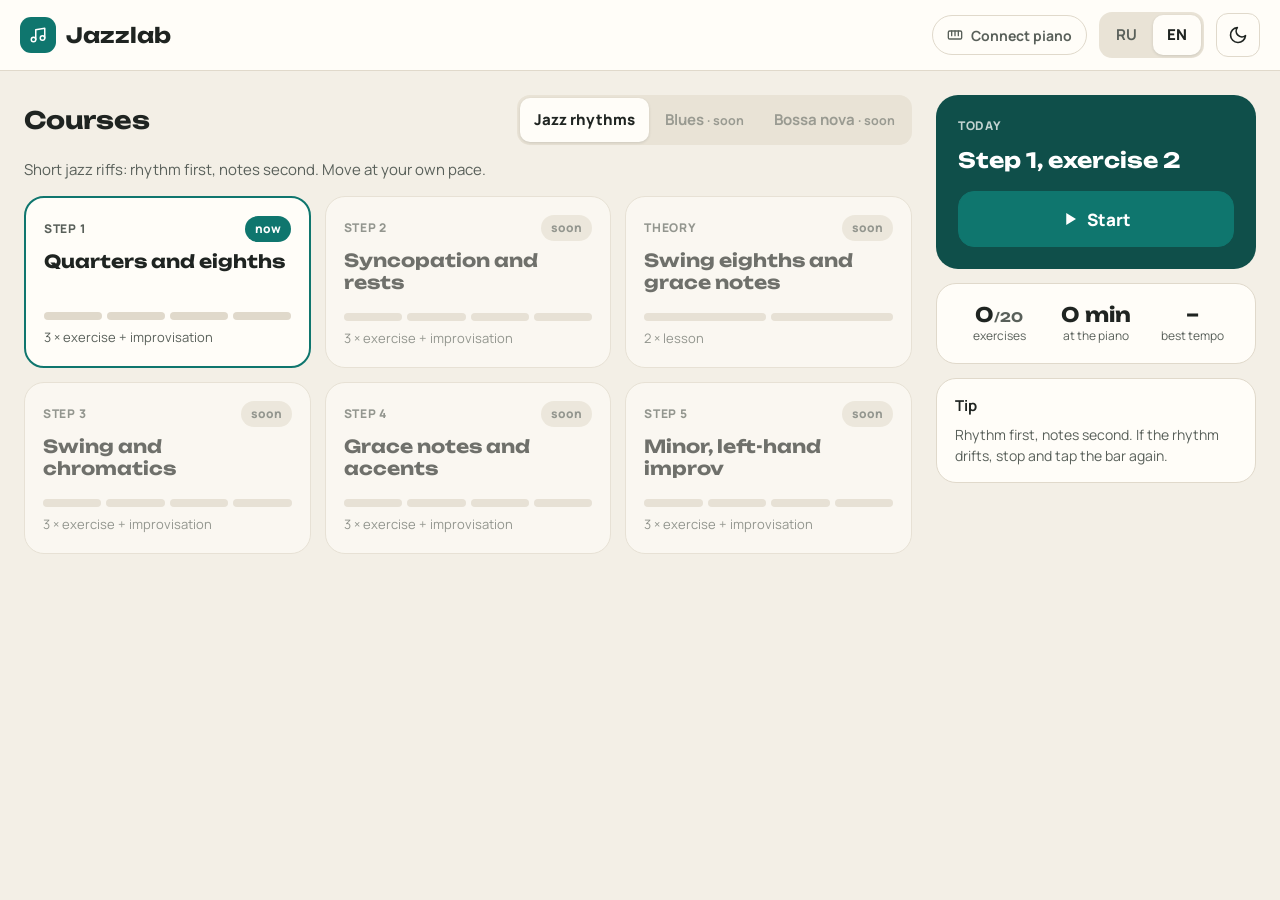
==== commit 3c7e3f9e: "Jazzlab app skeleton: course + exercise screens, JSON exercises, export in browser - New app at the " ====
--- a/index.html
+++ b/index.html
@@ -1,762 +1,22 @@
 <!doctype html>
-<html lang="ru">
+<html lang="ru" data-theme="light">
 <head>
 <meta charset="utf-8">
 <meta name="viewport" content="width=device-width, initial-scale=1, viewport-fit=cover">
-<title>Клавиатура-подсказка</title>
-<meta name="claude:viewport-fit-sides" content="cover">
+<meta name="theme-color" content="#f3efe6">
+<meta name="apple-mobile-web-app-capable" content="yes">
+<title>Jazzlab</title>
 <link rel="preconnect" href="https://fonts.googleapis.com">
 <link rel="preconnect" href="https://fonts.gstatic.com" crossorigin>
-<link rel="stylesheet" href="https://fonts.googleapis.com/css2?family=Noto+Music&family=Unbounded:wght@500;700&family=Manrope:wght@400;500;600;700&display=swap">
-<style>
-/* Layout: one practice "instrument panel" (count strip → keyboard → what-to-press → controls), score map below, notes at the end. */
-:root{
-  --bg:#eef0f4; --panel:#ffffff; --fg:#191c25; --muted:#5d6475; --line:#d6dae3;
-  --rh:#2563c9; --rh-soft:#cfdcf6; --lh:#d9771a; --lh-soft:#f8dcbd;
-  --ivory:#fbfaf6; --ivory-edge:#c9c6bd; --ebony:#1d1e22; --ebony-top:#3a3c43;
-  --hi:#191c25; --hi-fg:#ffffff;
-  --paper:#fdfdfb; --staff:#6f7482; --band:rgba(37,99,201,.10);
-  --ok:#15803d; --meh:#c27c0e; --bad:#d4262c;
-  --display:"Unbounded", "Arial Black", system-ui, sans-serif;
-  --body:"Manrope", system-ui, -apple-system, "Segoe UI", sans-serif;
-}
-@media (prefers-color-scheme: dark){ :root:not([data-theme="light"]){
-  --bg:#13151b; --panel:#1c1f27; --fg:#e7e9ef; --muted:#9aa1b2; --line:#2e3340;
-  --rh:#5b93f0; --rh-soft:#2a4170; --lh:#f0953c; --lh-soft:#6a4320;
-  --ivory:#e8e6df; --ivory-edge:#8f8c84; --ebony:#0b0b0d; --ebony-top:#2a2c32;
-  --hi:#e7e9ef; --hi-fg:#13151b; --paper:#191c23; --staff:#8b91a0; --band:rgba(91,147,240,.16); --ok:#3fbf6a; --meh:#e7a93a; --bad:#f0585c; color-scheme:dark } }
-:root[data-theme="dark"]{
-  --bg:#13151b; --panel:#1c1f27; --fg:#e7e9ef; --muted:#9aa1b2; --line:#2e3340;
-  --rh:#5b93f0; --rh-soft:#2a4170; --lh:#f0953c; --lh-soft:#6a4320;
-  --ivory:#e8e6df; --ivory-edge:#8f8c84; --ebony:#0b0b0d; --ebony-top:#2a2c32;
-  --hi:#e7e9ef; --hi-fg:#13151b; --paper:#191c23; --staff:#8b91a0; --band:rgba(91,147,240,.16); --ok:#3fbf6a; --meh:#e7a93a; --bad:#f0585c; color-scheme:dark }
-
-*{box-sizing:border-box}
-body{background:var(--bg);color:var(--fg);font-family:var(--body);font-size:15px;line-height:1.5;
-  padding-left:max(16px, env(safe-area-inset-left, 0px));padding-right:max(16px, env(safe-area-inset-right, 0px));padding-block:20px 48px}
-.wrap{max-width:980px;margin:0 auto;display:flex;flex-direction:column;gap:18px}
-h1,h2{font-family:var(--display);font-weight:700;text-wrap:balance;margin:0;letter-spacing:-.01em}
-h1{font-size:clamp(20px,4vw,28px)}
-h2{font-size:16px}
-.sub{color:var(--muted);margin:4px 0 0}
-header{display:flex;flex-wrap:wrap;gap:12px;align-items:flex-end;justify-content:space-between}
-select,button{font:inherit;color:inherit}
-select{background:var(--panel);border:1px solid var(--line);border-radius:8px;padding:6px 10px}
-
-.panel{background:var(--panel);border:1px solid var(--line);border-radius:14px;padding:16px;display:flex;flex-direction:column;gap:14px;min-width:0}
-
-/* count strip */
-.countrow{display:flex;align-items:center;gap:12px;flex-wrap:wrap}
-.measure{font-family:var(--display);font-size:13px;color:var(--muted);min-width:92px}
-.measure b{color:var(--fg);font-size:18px}
-.counts{display:grid;grid-template-columns:repeat(8,1fr);gap:4px;flex:1;min-width:260px}
-.cnt{border-radius:8px;text-align:center;padding:4px 0 6px;font-family:var(--display);font-size:clamp(16px,3.4vw,24px);font-weight:500;color:var(--muted);cursor:pointer;user-select:none;border:1px solid transparent;font-variant-numeric:tabular-nums}
-.cnt.beat{color:var(--fg)}
-.cnt .dots{display:flex;gap:4px;justify-content:center;height:8px;margin-top:2px}
-.cnt .dots i{width:7px;height:7px;border-radius:50%}
-.cnt .dots .r{background:var(--rh)} .cnt .dots .l{background:var(--lh)}
-.cnt.cur{background:var(--hi);color:var(--hi-fg)}
-.cnt:hover{border-color:var(--line)}
-.dyn{font-size:13px;color:var(--muted)} .dyn b{font-family:Georgia,serif;font-style:italic;font-size:18px;color:var(--fg);margin-right:4px}
-.countin{font-family:var(--display);font-size:13px;color:var(--lh);min-height:1em}
-
-/* keyboard */
-.kbwrap{overflow-x:auto;padding-bottom:4px}
-.kb{position:relative;height:clamp(150px,26vw,210px);display:flex;min-width:420px;user-select:none;touch-action:manipulation}
-.key{position:relative;cursor:pointer}
-.white{flex:1;background:var(--ivory);border:1px solid var(--ivory-edge);border-top:none;border-radius:0 0 7px 7px;margin-right:-1px;display:flex;flex-direction:column;justify-content:flex-end;align-items:center;padding-bottom:6px;gap:6px;z-index:1}
-.black{position:absolute;top:0;height:60%;background:linear-gradient(var(--ebony-top),var(--ebony) 18%);border-radius:0 0 5px 5px;z-index:2;display:flex;flex-direction:column;justify-content:flex-end;align-items:center;padding-bottom:6px;gap:4px;box-shadow:0 2px 3px rgba(0,0,0,.35)}
-.lbl{display:flex;flex-direction:column;align-items:center;line-height:1.1;color:#4a4d55;font-size:12px;font-weight:700}
-.lbl i{font-style:normal;font-weight:500;font-size:10px;color:#6b6f78}
-.black .lbl{color:#f2f2f2;font-size:10px;display:none} .black .lbl i{color:#cfd2d8;font-size:9px}
-.mid::after{content:"";position:absolute;left:50%;bottom:-9px;width:6px;height:6px;margin-left:-3px;border-radius:50%;background:var(--muted)}
-.badge{display:none;width:clamp(22px,3.6vw,30px);height:clamp(22px,3.6vw,30px);border-radius:50%;align-items:center;justify-content:center;font-family:var(--display);font-size:clamp(12px,2vw,16px);font-weight:700;color:#fff}
-.key.on-r{background:var(--rh-soft)} .key.on-l{background:var(--lh-soft)}
-.black.on-r{background:linear-gradient(var(--rh),#123a80)} .black.on-l{background:linear-gradient(var(--lh),#8a4507)}
-.key.on-r .badge{display:flex;background:var(--rh)} .key.on-l .badge{display:flex;background:var(--lh)}
-.black.on-r .badge{background:var(--rh);box-shadow:0 0 0 2px #fff} .black.on-l .badge{background:var(--lh);box-shadow:0 0 0 2px #fff}
-.key.on-r .lbl,.key.on-l .lbl{display:flex}
-.key.sug .badge{outline:2px dashed currentColor;outline-offset:2px}
-.key.on-r.sug .badge{color:#fff;outline-color:var(--rh)} .key.on-l.sug .badge{color:#fff;outline-color:var(--lh)}
-.black.sug .badge{outline-color:#fff!important}
-.key.nx-r{box-shadow:inset 0 -6px 0 var(--rh)} .key.nx-l{box-shadow:inset 0 -6px 0 var(--lh)}
-.black.nx-r{box-shadow:inset 0 -6px 0 var(--rh),0 2px 3px rgba(0,0,0,.35)} .black.nx-l{box-shadow:inset 0 -6px 0 var(--lh),0 2px 3px rgba(0,0,0,.35)}
-.key.muted{opacity:.45}
-.key.press{transform:translateY(2px)}
-.key.acc .badge{box-shadow:0 0 0 3px var(--panel),0 0 0 5px currentColor}
-.key.on-r.acc .badge{color:#fff;box-shadow:0 0 0 3px var(--rh-soft),0 0 0 5px var(--rh)}
-.key.on-l.acc .badge{color:#fff;box-shadow:0 0 0 3px var(--lh-soft),0 0 0 5px var(--lh)}
-.kbnote{font-size:12px;color:var(--muted);display:flex;gap:14px;flex-wrap:wrap;margin-top:6px}
-.kbnote span{display:inline-flex;align-items:center;gap:6px}
-.sw{width:12px;height:12px;border-radius:3px;display:inline-block}
-
-/* what to press */
-.hands{display:grid;grid-template-columns:1fr 1fr;gap:10px}
-.hand{border-radius:10px;padding:10px 12px;border:1px solid var(--line);min-width:0}
-.hand .h{font-size:11px;letter-spacing:.08em;text-transform:uppercase;font-weight:700}
-.hand.r .h{color:var(--rh)} .hand.l .h{color:var(--lh)}
-.hand .what{font-family:var(--display);font-size:clamp(15px,2.6vw,19px);font-weight:500;margin-top:2px}
-.hand .how{font-size:13px;color:var(--muted)}
-.hand.rest .what{color:var(--muted)}
-@media (max-width:560px){.hands{grid-template-columns:1fr}}
-
-/* controls */
-.controls{display:flex;flex-wrap:wrap;gap:10px;align-items:center}
-.btn{background:var(--panel);border:1px solid var(--line);border-radius:10px;padding:8px 12px;cursor:pointer;font-weight:600;min-height:40px}
-.btn:hover{border-color:var(--muted)}
-.btn.primary{background:var(--hi);color:var(--hi-fg);border-color:var(--hi);min-width:120px}
-.btn:focus-visible,.cnt:focus-visible,.cell:focus-visible,.seg button:focus-visible,select:focus-visible,input:focus-visible{outline:2px solid var(--rh);outline-offset:2px}
-.tempo{display:flex;align-items:center;gap:8px;font-size:13px;color:var(--muted)}
-.tempo input{width:140px;accent-color:var(--fg)}
-.tempo output{font-family:var(--display);color:var(--fg);font-size:15px;min-width:3ch;font-variant-numeric:tabular-nums}
-.opts{display:flex;flex-wrap:wrap;gap:8px 14px;align-items:center;font-size:13px}
-.seg{display:inline-flex;border:1px solid var(--line);border-radius:9px;overflow:hidden}
-.seg button{background:transparent;border:none;padding:6px 10px;cursor:pointer;font-size:13px;font-weight:600;color:var(--muted)}
-.seg button[aria-pressed="true"]{background:var(--hi);color:var(--hi-fg)}
-.optlbl{color:var(--muted);font-size:12px;margin-right:2px}
-label.chk{display:inline-flex;gap:6px;align-items:center;cursor:pointer}
-label.chk input{accent-color:var(--fg);width:16px;height:16px}
-.keys-hint{font-size:12px;color:var(--muted)}
-
-/* score map */
-.map{display:grid;grid-template-columns:repeat(2,minmax(0,1fr));gap:12px}
-@media (max-width:700px){.map{grid-template-columns:1fr}}
-.bar{border:1px solid var(--line);border-radius:10px;padding:8px;min-width:0}
-.bar .bt{font-size:12px;color:var(--muted);display:flex;justify-content:space-between;margin-bottom:4px}
-.grid8{display:grid;grid-template-columns:28px repeat(8,minmax(0,1fr));gap:3px;font-size:11px}
-.grid8 .rl{font-weight:700;display:flex;align-items:center;font-size:10px}
-.grid8 .rl.r{color:var(--rh)} .grid8 .rl.l{color:var(--lh)}
-.ch{text-align:center;color:var(--muted);font-weight:700}
-.cell{min-height:40px;border-radius:6px;display:flex;flex-direction:column;align-items:center;justify-content:center;text-align:center;line-height:1.1;cursor:pointer;background:transparent;border:1px dashed var(--line);font-weight:700;padding:2px 0;position:relative}
-.cell.r{background:var(--rh-soft);border:1px solid transparent}
-.cell.l{background:var(--lh-soft);border:1px solid transparent}
-.cell .ac{position:absolute;top:0;right:3px;font-size:11px}
-.cell.cur{outline:2px solid var(--fg);outline-offset:1px}
-
-.notes{display:grid;grid-template-columns:repeat(2,minmax(0,1fr));gap:14px}
-@media (max-width:700px){.notes{grid-template-columns:1fr}}
-.notes ul{margin:8px 0 0;padding-left:18px;display:flex;flex-direction:column;gap:6px}
-.notes p{margin:8px 0 0}
-kbd{font-family:var(--body);border:1px solid var(--line);border-bottom-width:2px;border-radius:5px;padding:0 5px;font-size:12px}
-@media (prefers-reduced-motion:reduce){.key.press{transform:none}}
-
-/* staff (sheet music) */
-.staffwrap{overflow-x:auto;border:1px solid var(--line);border-radius:10px;background:var(--paper)}
-#staff{display:block;width:100%;min-width:760px;height:auto}
-#staff .ln{stroke:var(--staff);stroke-width:1.1}
-#staff .bl{stroke:var(--staff);stroke-width:1.4}
-#staff .ink{fill:var(--fg);stroke:var(--fg)}
-#staff .clef{fill:var(--fg);font-family:"Noto Music","Bravura","Segoe UI Symbol",serif}
-#staff .ts{fill:var(--fg);font:700 22px Georgia,"Times New Roman",serif}
-#staff .nt{color:var(--fg);cursor:pointer}
-#staff .nt.r.cur{color:var(--rh)} #staff .nt.l.cur{color:var(--lh)}
-#staff .nt:hover{color:var(--muted)}
-#staff .fg{font:700 11px var(--body);fill:var(--fg)} #staff .fg.sug{fill:var(--muted);font-weight:500}
-#staff .nm{font:700 10px var(--body);text-anchor:middle;opacity:.55}
-#staff .nm.r{fill:var(--rh)} #staff .nm.l{fill:var(--lh)}
-#staff .nm.cur{opacity:1;font-size:12px}
-#staff .dy{font:italic 700 16px Georgia,serif;fill:var(--fg)}
-#staff .band{fill:var(--band)}
-#staff .ghost{color:var(--muted);transition:opacity .4s}
-#staff .ghost text{font:700 12px var(--body);fill:var(--fg)}
-.staffnote{font-size:12px;color:var(--muted);display:flex;gap:14px;flex-wrap:wrap;margin-top:6px}
-
-/* ===== one-screen stage ===== */
-.toprow{display:flex;flex-wrap:wrap;align-items:center;gap:8px 14px}
-.toprow h1{font-size:16px}
-.toprow .measure{min-width:0}
-.counts{min-width:0}
-.hand{display:flex;flex-wrap:wrap;align-items:baseline;gap:2px 10px;padding:6px 10px}
-.hand .what{margin-top:0}
-.grp{display:inline-flex;align-items:center;gap:6px}
-.sndhint{font-size:12px;color:var(--muted)}
-.staffnote span{flex:1 1 260px}
-@media (min-width:700px) and (min-height:520px){
-  body{padding-block:10px 40px}
-  .stage{height:calc(100dvh - 20px);min-height:520px;gap:8px;padding:10px 14px}
-  .stage .counts{gap:3px;flex:none}
-  .stage>*{flex:none}
-  .stage .hand .how{font-size:12px}
-  .stage .hand{padding:4px 10px}
-  .stage .hand{height:52px}
-  .stage .cnt{padding:2px 0 3px;font-size:18px}
-  .stage>.staffwrap{flex:1 1 0;min-height:120px;overflow:hidden;display:flex}
-  .stage #staff{min-width:0;width:100%;height:100%}
-  .stage .kb{height:clamp(100px,22dvh,190px)}
-  .stage .kbwrap{flex:none}
-  .stage .hands{gap:8px}
-  .stage .hand .what{font-size:16px}
-  .stage .btn{min-height:36px;padding:6px 10px}
-  .stage .controls{gap:8px 12px}
-  .stage .opts{gap:6px 12px}
-}
-
-/* MIDI feedback */
-.fb{font-size:13px;font-weight:600;color:var(--muted);font-variant-numeric:tabular-nums;white-space:nowrap;overflow:hidden;text-overflow:ellipsis;min-width:0;flex:1 1 100%;min-height:1.5em;line-height:1.5em;order:9}
-.fb .ok{color:var(--ok)} .fb .meh{color:var(--meh)} .fb .bad{color:var(--bad)}
-.midist{font-size:12px;color:var(--muted)} .midist.on{color:var(--ok);font-weight:700} .midist.bad{color:var(--bad)}
-.key::before{content:"";position:absolute;inset:0;border-radius:inherit;pointer-events:none;opacity:0;transition:opacity .25s;z-index:3}
-.key.ok::before{background:var(--ok);opacity:.55;transition:none}
-.key.meh::before{background:var(--meh);opacity:.55;transition:none}
-.key.bad::before{background:var(--bad);opacity:.6;transition:none}
-.key.down{transform:translateY(2px)}
-#staff .nt.ok{color:var(--ok)} #staff .nt.meh{color:var(--meh)} #staff .nt.bad{color:var(--bad)}
-
-/* fixed-height hand boxes: content never changes layout height */
-.hand{display:grid!important;grid-template-columns:auto minmax(0,1fr);grid-template-rows:auto auto;column-gap:10px;row-gap:0;height:58px;overflow:hidden;align-content:center}
-.hand .h{grid-row:1;grid-column:1;align-self:baseline}
-.hand .what{grid-row:1;grid-column:2;white-space:nowrap;overflow:hidden;text-overflow:ellipsis;min-width:0}
-.hand .how{grid-row:2;grid-column:1 / -1;white-space:nowrap;overflow:hidden;text-overflow:ellipsis;min-width:0;line-height:1.35}
-</style>
-
-<div class="wrap">
-  <section class="panel stage" aria-label="Тренажёр">
-    <div class="toprow">
-      <h1>Клавиатура-подсказка</h1>
-      <select id="exSel" aria-label="Упражнение"></select>
-      <div class="measure">Такт <b id="mNum">1</b> из <span id="mTot">4</span></div>
-      <div class="dyn" id="dyn"></div>
-      <div class="countin" id="countin" aria-live="polite"></div>
-      <div class="fb" id="fb" aria-live="polite"></div>
-    </div>
-    <div class="counts" id="counts"></div>
-
-    <div class="staffwrap" id="staffWrap"><svg id="staff" role="img" aria-label="Ноты упражнения"></svg></div>
-
-    <div class="kbwrap"><div class="kb" id="kb"></div></div>
-
-    <div class="hands">
-      <div class="hand r" id="handR"><span class="h">Правая</span><span class="what"></span><span class="how"></span></div>
-      <div class="hand l" id="handL"><span class="h">Левая</span><span class="what"></span><span class="how"></span></div>
-    </div>
-
-    <div class="controls">
-      <button class="btn" id="bStart" title="В начало">⏮</button>
-      <button class="btn" id="bPrev" title="Шаг назад (←)">◀ шаг</button>
-      <button class="btn primary" id="bPlay">▶ Играть</button>
-      <button class="btn" id="bNext" title="Шаг вперёд (→)">шаг ▶</button>
-      <div class="tempo"><label for="tempo">Темп</label><input id="tempo" type="range" min="30" max="140" step="2" value="60"><output id="tempoOut">60</output></div>
-      <span class="grp"><span class="optlbl">Руки</span>
-        <span class="seg" id="segHands"><button data-v="both" aria-pressed="true">обе</button><button data-v="rh" aria-pressed="false">правая</button><button data-v="lh" aria-pressed="false">левая</button></span></span>
-      <span class="grp"><span class="optlbl">Повтор</span>
-        <span class="seg" id="segLoop"><button data-v="off" aria-pressed="false">нет</button><button data-v="all" aria-pressed="true">всё</button><button data-v="bar" aria-pressed="false">такт</button></span></span>
-    </div>
-    <div class="opts">
-      <span class="grp"><span class="optlbl">Названия</span>
-        <span class="seg" id="segNames"><button data-v="both" aria-pressed="true">C + До</button><button data-v="en" aria-pressed="false">C D E</button><button data-v="ru" aria-pressed="false">До Ре Ми</button></span></span>
-      <label class="chk"><input type="checkbox" id="cMet" checked>метроном</label>
-      <label class="chk"><input type="checkbox" id="cCount" checked>отсчёт 4 удара</label>
-      <label class="chk"><input type="checkbox" id="cSwing">свинг</label>
-      <label class="chk"><input type="checkbox" id="cStepSnd" checked>звук при шаге</label>
-      <span class="grp"><button class="btn" id="bMidi" title="Подключить цифровое пианино по MIDI">🎹 MIDI</button><span class="midist" id="midiSt"></span></span>
-      <label class="chk" id="lGuideSnd" hidden><input type="checkbox" id="cGuideSnd">звук нот сайта</label>
-      <span class="sndhint" id="sndHint">Нет звука на iPad/iPhone? Нажми «▶ Играть» ещё раз и проверь громкость.</span>
-    </div>
-  </section>
-
-  <section class="panel" aria-label="Подсказки">
-    <h2>Как читать экран</h2>
-    <div class="staffnote">
-      <span>Верхние 5 линий (скрипичный ключ) = <b style="color:var(--rh)">правая рука</b></span>
-      <span>Нижние 5 линий (басовый ключ) = <b style="color:var(--lh)">левая рука</b></span>
-      <span>Цветная полоса на нотах = где ты сейчас. Нажми ноту, чтобы перейти к ней</span>
-      <span>Нажми клавишу пианино, и серая нота покажет, где она на нотах</span>
-      <span>Цифра в кружке на клавише = палец (1 большой … 5 мизинец); пунктирный кружок = моя подсказка</span>
-      <span>Цветная полоска внизу клавиши = что будет следующим</span>
-      <span>● под клавишей = средняя «До»</span>
-      <span>🎹 MIDI: подключи пианино, и сайт слушает, что ты играешь. Без «▶» сайт ждёт правильный аккорд и сам идёт дальше; с «▶» оценивает попадание в ритм. Зелёный = верно, жёлтый = верно, но не в ритм, красный = не та нота</span>
-      <span>Клавиатура компьютера: <kbd>Пробел</kbd> играть/стоп, <kbd>←</kbd> <kbd>→</kbd> шаг</span>
-    </div>
-  </section>
-
-  <section class="panel" aria-label="Карта упражнения">
-    <h2>Карта упражнения</h2>
-    <p class="sub" style="margin:0">Каждая клетка — одна восьмая. Цветная клетка = нажать, пунктир = пауза. Нажми на клетку, чтобы перейти туда. «&gt;» — акцент.</p>
-    <div class="map" id="map"></div>
-  </section>
-
-  <section class="notes">
-    <div class="panel">
-      <h2>Как устроено упражнение</h2>
-      <ul>
-        <li><b>Каждый такт одинаковый по рисунку.</b> Правая рука: аккорд на «1», «+», «2», потом на «3» тот же аккорд на полтона ниже (подход), на «3 +» снова основной аккорд. На «4» пауза.</li>
-        <li><b>Левая рука</b> играет бас на «1», а на «4 +» одну ноту-подводку к следующему такту. Остальное время отдыхает.</li>
-        <li><b>Точка под нотой</b> (стаккато) значит коротко, с отскоком. Здесь так играются все ноты.</li>
-        <li><b>Знак «&gt;»</b> (акцент) значит громче. Он стоит на аккорде-подходе на «3».</li>
-        <li><b>Громкость:</b> начать негромко (mp), во 2–3 тактах постепенно громче, в 4-м такте громко (f).</li>
-        <li>«+» читается как «и»: «раз и два и три и четыре и».</li>
-      </ul>
-    </div>
-    <div class="panel">
-      <h2>Как разучивать</h2>
-      <ul>
-        <li>Темп 40–50, «Руки: правая», «Повтор: этот такт». Считай вслух вместе с подсветкой.</li>
-        <li>То же с левой рукой. Следи, что она вступает только на «1» и на «4 +».</li>
-        <li>Обе руки вместе, по одному такту. Потом всё упражнение.</li>
-        <li>Поднимай темп по 4–6 ударов, когда получается три раза подряд без ошибок.</li>
-      </ul>
-      <h2 style="margin-top:14px">Где я не уверен</h2>
-      <ul>
-        <li>Номера пальцев, которых нет в книге, я добавил сам. На клавише они в <b>пунктирном кружке</b> (почти вся левая рука).</li>
-        <li>В 4-м такте у левой руки под парой D♯–E стоит одна «3». Я понял это как 3-й палец на D♯, тогда E играется 2-м.</li>
-        <li>На странице не сказано, ровные восьмые или со свингом. По умолчанию ровно; включи «свинг», если на диске к книге звучит с раскачкой.</li>
-      </ul>
-    </div>
-  </section>
-</div>
-
+<link rel="stylesheet" href="https://fonts.googleapis.com/css2?family=Noto+Music&family=Unbounded:wght@500;700&family=Manrope:wght@400;500;600;700;800&display=swap">
+<link rel="stylesheet" href="app/css/app.css">
 <script>
-/* ============ Exercise data (add new exercises here) ============
- Time unit = one eighth note. A 4/4 bar = slots 0..7 (1 + 2 + 3 + 4 +).
- ev(slot, "notes", [fingers], opts)  opts: d (length in eighths, default 1), acc (accent), sug (fingers are my suggestion, not printed), stac (staccato, default true)
- Notes in scientific pitch: C4 = middle C. */
-function ev(t, notes, f, o){ o=o||{}; return {t, d:o.d||1, notes:notes.split(' '), f:f||[], acc:!!o.acc, sug:!!o.sug, stac:o.stac!==false}; }
-const EXERCISES = [{
-  id:'w1-e2', title:'Неделя 1 · Упражнение 2', sub:'Неделя 1, упражнение 2. Шаг за шагом по счёту «1 + 2 + 3 + 4 +».',
-  beats:4,
-  // dynamics: level per bar; cresc: linear from this bar's level to next listed level
-  dyn:[{bar:0, mark:'mp', text:'негромко', level:.55},{bar:1, mark:'cresc.', text:'постепенно громче', level:.6, cresc:true},{bar:3, mark:'f', text:'громко', level:1}],
-  bars:[
-    { rh:[ev(0,'E4 G4',[2,4]), ev(1,'E4 G4',[2,4]), ev(2,'E4 G4',[2,4],{d:2}), ev(4,'D#4 F#4',[2,4],{acc:1}), ev(5,'E4 G4',[2,4])],
-      lh:[ev(0,'C3',[5],{d:2}), ev(7,'C3',[5],{sug:1})] },
-    { rh:[ev(0,'F4 A4',[2,4]), ev(1,'F4 A4',[2,4]), ev(2,'F4 A4',[2,4],{d:2}), ev(4,'E4 G#4',[2,4],{acc:1}), ev(5,'F4 A4',[2,4])],
-      lh:[ev(0,'F3',[2],{sug:1,d:2}), ev(7,'F#3',[2])] },
-    { rh:[ev(0,'G4 B4',[2,4]), ev(1,'G4 B4',[2,4]), ev(2,'G4 B4',[2,4],{d:2}), ev(4,'F#4 A#4',[2,4],{acc:1}), ev(5,'G4 B4',[2,4])],
-      lh:[ev(0,'G3',[1],{sug:1,d:2}), ev(7,'D3',[4])] },
-    { rh:[ev(0,'G4 C5',[2,5]), ev(1,'G4 C5',[2,5]), ev(2,'G4 C5',[2,5],{d:2})],
-      lh:[ev(0,'C3',[5],{sug:1,d:2}), ev(4,'D#3',[3],{acc:1}), ev(5,'E3',[2],{sug:1}), ev(7,'C3',[5],{sug:1})] }
-  ]
-}];
-
-/* ============ Music helpers ============ */
-const PC={C:0,D:2,E:4,F:5,G:7,A:9,B:11};
-const RU={C:'До',D:'Ре',E:'Ми',F:'Фа',G:'Соль',A:'Ля',B:'Си'};
-const SHARP_NAMES=['C','C#','D','D#','E','F','F#','G','G#','A','A#','B'];
-function toMidi(n){const m=/^([A-G])(#|b)?(-?\d)$/.exec(n); if(!m) throw new Error('Bad note '+n); return 12*(+m[3]+1)+PC[m[1]]+(m[2]==='#'?1:m[2]==='b'?-1:0);}
-function nameParts(n){const m=/^([A-G])(#|b)?/.exec(n); return {L:m[1], acc:m[2]==='#'?'♯':m[2]==='b'?'♭':''};}
-let nameMode='both';
-function noteName(n, mode){ mode=mode||nameMode; const p=nameParts(n);
-  if(mode==='en') return p.L+p.acc; if(mode==='ru') return RU[p.L]+p.acc; return p.L+p.acc+' ('+RU[p.L]+p.acc+')'; }
-const isBlack=m=>[1,3,6,8,10].includes(((m%12)+12)%12);
-
-/* ============ State ============ */
-let EX, STEPS=[], N=0, step=0, hands='both', loop='all';
-const $=id=>document.getElementById(id);
-
-function buildSteps(){
-  STEPS=[]; const per=EX.beats*2;
-  EX.bars.forEach((b,bi)=>{ for(let s=0;s<per;s++) STEPS.push({bar:bi, slot:s, rh:b.rh.find(e=>e.t===s)||null, lh:b.lh.find(e=>e.t===s)||null}); });
-  N=STEPS.length;
-}
-function dynAt(i){
-  const st=STEPS[i]; const per=EX.beats*2; const pos=st.bar+st.slot/per;
-  let cur=EX.dyn[0]; for(const d of EX.dyn) if(d.bar<=st.bar) cur=d;
-  if(cur.cresc){ const nx=EX.dyn.find(d=>d.bar>cur.bar); if(nx){ const k=(pos-cur.bar)/(nx.bar-cur.bar); return {d:cur, level:cur.level+(nx.level-cur.level)*k}; } }
-  return {d:cur, level:cur.level};
-}
-
-/* ============ Keyboard ============ */
-let KEYS={};
-function buildKeyboard(){
-  const all=[]; EX.bars.forEach(b=>[...b.rh,...b.lh].forEach(e=>e.notes.forEach(n=>all.push(toMidi(n)))));
-  let lo=Math.min(...all), hi=Math.max(...all);
-  lo=lo-(lo%12); hi=hi+2; while(isBlack(hi)) hi++;
-  const kb=$('kb'); kb.innerHTML=''; KEYS={};
-  const whites=[]; for(let m=lo;m<=hi;m++) if(!isBlack(m)) whites.push(m);
-  const w=100/whites.length;
-  for(let m=lo;m<=hi;m++){
-    const el=document.createElement('div'); const pc=SHARP_NAMES[m%12]; const oct=Math.floor(m/12)-1;
-    el.className='key '+(isBlack(m)?'black':'white')+(m===60?' mid':'');
-    el.innerHTML='<span class="badge"></span><span class="lbl"></span>';
-    el.dataset.m=m; el.dataset.n=pc+oct;
-    if(isBlack(m)){ const wi=whites.indexOf(m-1); el.style.left=((wi+1)*w - w*0.31)+'%'; el.style.width=(w*0.62)+'%'; }
-    el.addEventListener('pointerdown',ev=>{ev.preventDefault(); ensureAudio(); pianoNote(m, ac.currentTime+0.01, 0.6, 0.7); showGhost(m); el.classList.add('press'); setTimeout(()=>el.classList.remove('press'),120);});
-    kb.appendChild(el); KEYS[m]=el;
-  }
-  updateLabels();
-}
-function updateLabels(){
-  for(const m in KEYS){ const el=KEYS[m], n=el.dataset.n, p=nameParts(n), l=el.querySelector('.lbl');
-    const en=p.L+p.acc, ru=RU[p.L]+p.acc;
-    l.innerHTML = nameMode==='en' ? '<b>'+en+'</b>' : nameMode==='ru' ? '<b>'+ru+'</b>' : '<b>'+en+'</b><i>'+ru+'</i>'; }
-}
-
-/* ============ Rendering ============ */
-function handOn(h){ return hands==='both' || hands===h; }
-function nextOnset(i, h){ for(let k=1;k<=N;k++){ const j=(i+k)%N; if(STEPS[j][h]) return STEPS[j][h]; if(loop==='off' && i+k>=N) return null; } return null; }
-function render(i, fromPlay){
-  step=i; const st=STEPS[i]; const per=EX.beats*2;
-  $('mNum').textContent=st.bar+1;
-  [...$('counts').children].forEach((c,k)=>{ c.classList.toggle('cur',k===st.slot);
-    const s=STEPS[st.bar*per+k]; c.querySelector('.dots').innerHTML=(s.rh?'<i class="r"></i>':'')+(s.lh?'<i class="l"></i>':''); });
-  const dy=dynAt(i); $('dyn').innerHTML='<b>'+dy.d.mark+'</b>'+dy.d.text;
-  for(const m in KEYS) KEYS[m].className=KEYS[m].className.replace(/\s(on-r|on-l|nx-r|nx-l|sug|acc|muted)/g,'');
-  const mark=(e,h,cls)=>{ if(!e) return; e.notes.forEach((n,k)=>{ const el=KEYS[toMidi(n)]; if(!el) return;
-      el.classList.add(cls+'-'+h); if(!handOn(h==='r'?'rh':'lh')) el.classList.add('muted');
-      if(cls==='on'){ el.querySelector('.badge').textContent=e.f[k]||''; if(e.sug) el.classList.add('sug'); if(e.acc) el.classList.add('acc');
-        el.classList.add('press'); setTimeout(()=>el.classList.remove('press'),110);} }); };
-  mark(nextOnset(i,'rh'),'r','nx'); mark(nextOnset(i,'lh'),'l','nx');
-  mark(st.rh,'r','on'); mark(st.lh,'l','on');
-  describe($('handR'), st.rh, 'rh'); describe($('handL'), st.lh, 'lh');
-  document.querySelectorAll('.cell').forEach(c=>c.classList.toggle('cur', +c.dataset.i===i));
-  renderStaff(i);
-}
-function describe(box, e, h){
-  const what=box.querySelector('.what'), how=box.querySelector('.how');
-  box.classList.toggle('rest',!e);
-  if(!handOn(h)){ box.style.opacity=.5; } else box.style.opacity=1;
-  if(!e){ what.textContent='пауза'; how.textContent='рука отдыхает, но держи её над клавишами'; return; }
-  what.textContent=e.notes.map(n=>noteName(n)).join(' + ');
-  const fingers=e.f.length? (e.f.length>1?'пальцы '+e.f.join(' и '):'палец '+e.f[0])+(e.sug?' (моя подсказка)':'') : '';
-  how.textContent=[fingers, e.stac?'коротко (стаккато)':'', e.acc?'громче (акцент)':''].filter(Boolean).join(' · ');
-}
-function buildCounts(){
-  const per=EX.beats*2, c=$('counts'); c.innerHTML='';
-  for(let k=0;k<per;k++){ const d=document.createElement('div'); d.className='cnt'+(k%2===0?' beat':''); d.tabIndex=0;
-    d.innerHTML=(k%2===0?(k/2+1):'+')+'<div class="dots"></div>';
-    d.addEventListener('click',()=>goto(STEPS[step].bar*per+k)); c.appendChild(d); }
-}
-function buildMap(){
-  const per=EX.beats*2, map=$('map'); map.innerHTML='';
-  const short=n=>noteName(n, nameMode==='ru'?'ru':'en');
-  EX.bars.forEach((b,bi)=>{
-    const bar=document.createElement('div'); bar.className='bar';
-    const dy=EX.dyn.find(d=>d.bar===bi);
-    bar.innerHTML='<div class="bt"><span>Такт '+(bi+1)+'</span><span>'+(dy?dy.mark+' · '+dy.text:'')+'</span></div>';
-    const g=document.createElement('div'); g.className='grid8';
-    g.innerHTML='<div></div>'+Array.from({length:per},(_,k)=>'<div class="ch">'+(k%2?'+':k/2+1)+'</div>').join('');
-    ['rh','lh'].forEach(h=>{
-      g.insertAdjacentHTML('beforeend','<div class="rl '+h[0]+'">'+(h==='rh'?'ПР':'ЛР')+'</div>');
-      for(let k=0;k<per;k++){ const i=bi*per+k, e=STEPS[i][h]; const c=document.createElement('div');
-        c.className='cell'+(e?' '+h[0]:''); c.dataset.i=i; c.tabIndex=0;
-        c.innerHTML=e? e.notes.slice().reverse().map(short).join('<br>')+(e.acc?'<span class="ac">&gt;</span>':'') : '';
-        c.title=e? e.notes.map(n=>noteName(n,'both')).join(' + ') : 'пауза';
-        c.addEventListener('click',()=>goto(i)); g.appendChild(c); }
-    });
-    bar.appendChild(g); map.appendChild(bar);
-  });
-}
-
-/* ============ Sheet music (SVG grand staff) ============ */
-const SV={L:84, BW:229, SLOT:25, PAD:24, hs:6, tTop:60, bTop:210, H:318};
-const LET='CDEFGAB';
-function dia(n){const m=/^([A-G])(#|b)?(-?\d)$/.exec(n); return (+m[3])*7+LET.indexOf(m[1]);}
-const STF={t:{top:SV.tTop, bot:30, mid:34}, b:{top:SV.bTop, bot:18, mid:22}};
-function yOf(d,st){ return STF[st].top+48-(d-STF[st].bot)*SV.hs; }
-function xOf(bar,slot){ return SV.L+bar*SV.BW+SV.PAD+slot*SV.SLOT; }
-function restsFor(evs, per){
-  const occ=new Array(per).fill(false); evs.forEach(e=>{ for(let k=e.t;k<e.t+(e.d||1);k++) occ[k]=true; });
-  const out=[]; let s=0;
-  while(s<per){ if(occ[s]){s++;continue;} let e=s; while(e<per&&!occ[e]) e++;
-    let p=s; while(p<e){ const len=e-p; let d=1;
-      if(p%4===0&&len>=4) d=4; else if(p%2===0&&len>=2) d=2; out.push({t:p,d}); p+=d; }
-    s=e; }
-  return out;
-}
-function restSVG(x,st,d){ const m=STF[st].top+24;
-  if(d>=4) return '<rect class="ink" x="'+(x-7)+'" y="'+(m-5)+'" width="14" height="5"/>';
-  if(d===2) return '<path class="ink" fill="none" stroke-width="2.6" stroke-linejoin="round" d="M'+(x-3)+' '+(m-17)+' L'+(x+4)+' '+(m-8)+' L'+(x-2)+' '+(m-1)+' L'+(x+4)+' '+(m+6)+' Q'+(x-7)+' '+(m+3)+' '+(x)+' '+(m+14)+'" style="fill:none"/>';
-  return '<circle class="ink" cx="'+(x-3)+'" cy="'+(m-6)+'" r="3"/><path class="ink" stroke-width="1.8" style="fill:none" d="M'+(x-3)+' '+(m-4)+' Q'+(x+1)+' '+(m-3)+' '+(x+5)+' '+(m-9)+' L'+(x-1)+' '+(m+9)+'"/>';
-}
-function buildStaff(){
-  const per=EX.beats*2, W=SV.L+EX.bars.length*SV.BW+6; let o='';
-  o+='<rect class="band" id="band" x="0" y="4" width="26" height="'+(SV.H-8)+'" rx="6"/>';
-  ['t','b'].forEach(st=>{ for(let k=0;k<5;k++){ const y=STF[st].top+k*12; o+='<line class="ln" x1="10" x2="'+(W-6)+'" y1="'+y+'" y2="'+y+'"/>'; } });
-  o+='<line class="bl" x1="10" x2="10" y1="'+SV.tTop+'" y2="'+(SV.bTop+48)+'"/>';
-  for(let b=1;b<=EX.bars.length;b++){ const x=SV.L+b*SV.BW; o+= b<EX.bars.length ? '<line class="bl" x1="'+x+'" x2="'+x+'" y1="'+SV.tTop+'" y2="'+(SV.bTop+48)+'"/>'
-     : '<line class="bl" x1="'+(x-6)+'" x2="'+(x-6)+'" y1="'+SV.tTop+'" y2="'+(SV.bTop+48)+'"/><rect class="ink" x="'+(x-3)+'" y="'+SV.tTop+'" width="4" height="'+(SV.bTop+48-SV.tTop)+'"/>'; }
-  o+='<text class="clef" x="14" y="'+(SV.tTop+37)+'" font-size="48">\u{1D11E}</text>';
-  o+='<text class="clef" x="14" y="'+(SV.bTop+25)+'" font-size="44">\u{1D122}</text>';
-  ['t','b'].forEach(st=>{ o+='<text class="ts" x="52" y="'+(STF[st].top+21)+'">'+EX.beats+'</text><text class="ts" x="52" y="'+(STF[st].top+45)+'">4</text>'; });
-  // dynamics
-  EX.dyn.forEach((d,k)=>{ const x=SV.L+d.bar*SV.BW+SV.PAD-8, y=186;
-    if(d.cresc){ const nx=EX.dyn[k+1]; const x2=SV.L+(nx?nx.bar:EX.bars.length)*SV.BW-12; o+='<path class="ink" style="fill:none" stroke-width="1.3" d="M'+(x2)+' '+(y-12)+' L'+(x+4)+' '+(y-6)+' L'+x2+' '+y+'"/>'; }
-    else o+='<text class="dy" x="'+x+'" y="'+y+'">'+d.mark+'</text>'; });
-  EX.bars.forEach((bar,bi)=>{
-    [['rh','t','r'],['lh','b','l']].forEach(([h,st,hc])=>{
-      const evs=bar[h].slice().sort((a,b)=>a.t-b.t);
-      restsFor(evs,per).forEach(r=>{ o+=restSVG(xOf(bi,r.t)+(r.d===4?SV.SLOT*1.5:r.d===2?SV.SLOT*0.5:0),st,r.d); });
-      // groups for beaming
-      const groups=[]; for(let k=0;k<evs.length;k++){ const e=evs[k], n=evs[k+1];
-        if((e.d||1)===1&&e.t%2===0&&n&&n.t===e.t+1&&(n.d||1)===1){ groups.push([e,n]); k++; } else groups.push([e]); }
-      groups.forEach(g=>{
-        const ds=g.flatMap(e=>e.notes.map(dia)); const avg=ds.reduce((a,b)=>a+b,0)/ds.length; const up=avg<STF[st].mid;
-        const ends=g.map(e=>{ const ys=e.notes.map(n=>yOf(dia(n),st)); return up? Math.min(...ys)-34 : Math.max(...ys)+34; });
-        const end= up? Math.min(...ends) : Math.max(...ends);
-        const sx=[];
-        g.forEach(e=>{
-          const i=bi*per+e.t, x=xOf(bi,e.t), ys=e.notes.map(n=>yOf(dia(n),st)), d=e.d||1, sxx= up? x+5.6 : x-5.6; sx.push(sxx);
-          let s='<g class="nt '+hc+'" data-i="'+i+'">';
-          // ledger lines
-          e.notes.forEach(n=>{ const dd=dia(n), b0=STF[st].bot, t0=b0+8;
-            for(let k=b0-2;k>=dd;k-=2) s+='<line stroke="currentColor" stroke-width="1.2" x1="'+(x-10)+'" x2="'+(x+10)+'" y1="'+yOf(k,st)+'" y2="'+yOf(k,st)+'"/>';
-            for(let k=t0+2;k<=dd;k+=2) s+='<line stroke="currentColor" stroke-width="1.2" x1="'+(x-10)+'" x2="'+(x+10)+'" y1="'+yOf(k,st)+'" y2="'+yOf(k,st)+'"/>'; });
-          e.notes.forEach((n,k)=>{ const y=ys[k];
-            if(n.includes('#')) s+='<text x="'+(x-21)+'" y="'+(y+5)+'" font-size="15" fill="currentColor" font-family="Georgia,serif" font-weight="700">♯</text>';
-            s+= d>=4 ? '<ellipse cx="'+x+'" cy="'+y+'" rx="6.3" ry="4.4" transform="rotate(-20 '+x+' '+y+')" fill="none" stroke="currentColor" stroke-width="1.8"/>'
-                     : '<ellipse cx="'+x+'" cy="'+y+'" rx="6.3" ry="4.6" transform="rotate(-20 '+x+' '+y+')" fill="currentColor"/>'; });
-          s+='<line stroke="currentColor" stroke-width="1.4" x1="'+sxx+'" x2="'+sxx+'" y1="'+(up?Math.max(...ys):Math.min(...ys))+'" y2="'+end+'"/>';
-          if(g.length===1&&d===1) s+= up ? '<path fill="currentColor" d="M'+sxx+' '+end+' q2 9 9 14 q3 4 0 12 q1 -9 -9 -14 z"/>' : '<path fill="currentColor" d="M'+sxx+' '+end+' q2 -9 9 -14 q3 -4 0 -12 q1 9 -9 14 z"/>';
-          // articulations (opposite the stem)
-          const ay= up? Math.max(...ys)+11 : Math.min(...ys)-11;
-          if(e.stac) s+='<circle cx="'+x+'" cy="'+ay+'" r="1.9" fill="currentColor"/>';
-          if(e.acc){ const y2= up? ay+10 : ay-10; s+='<path fill="none" stroke="currentColor" stroke-width="1.5" d="M'+(x-6)+' '+(y2-3.5)+' L'+(x+6)+' '+y2+' L'+(x-6)+' '+(y2+3.5)+'"/>'; }
-          // hit area
-          s+='<rect x="'+(x-12)+'" y="'+(STF[st].top-20)+'" width="24" height="90" fill="transparent"/>';
-          s+='</g>';
-          // fingers
-          e.f.forEach((f,k)=>{ const y= h==='rh' ? 32-k*12 : 285; s+='<text class="fg'+(e.sug?' sug':'')+'" x="'+(x-3)+'" y="'+y+'">'+f+'</text>'; });
-          // note names
-          e.notes.forEach((n,k)=>{ const y= h==='rh' ? 166-k*12 : 302; s+='<text class="nm '+hc+'" data-i="'+i+'" x="'+x+'" y="'+y+'">'+noteName(n, nameMode==='ru'?'ru':'en')+'</text>'; });
-          o+=s;
-        });
-        if(g.length===2){ const y= up? end : end-5; o+='<rect class="ink" x="'+sx[0]+'" y="'+y+'" width="'+(sx[1]-sx[0])+'" height="5"/>'; }
-      });
-    });
-  });
-  o+='<g class="ghost" id="ghost" style="opacity:0"></g>';
-  const svg=$('staff'); svg.setAttribute('viewBox','0 0 '+W+' '+SV.H); svg.innerHTML=o;
-  svg.querySelectorAll('.nt').forEach(g=>g.addEventListener('click',()=>goto(+g.dataset.i)));
-}
-function renderStaff(i){
-  const st=STEPS[i], x=xOf(st.bar,st.slot);
-  $('band').setAttribute('x',x-13);
-  $('staff').querySelectorAll('.nt,.nm').forEach(el=>el.classList.toggle('cur',+el.dataset.i===i));
-  const w=$('staffWrap'); if(w.scrollWidth>w.clientWidth){ const px=x/(+$('staff').viewBox.baseVal.width)*w.scrollWidth;
-    if(px<w.scrollLeft+40||px>w.scrollLeft+w.clientWidth-40) w.scrollLeft=px-w.clientWidth/2; }
-}
-let ghostT=0;
-function showGhost(m){
-  const pc=SHARP_NAMES[m%12], n=pc+(Math.floor(m/12)-1), st=m>=60?'t':'b', d=dia(n), y=yOf(d,st);
-  const s=STEPS[step], x=xOf(s.bar,s.slot)+SV.SLOT*0.5+4; let g='';
-  const b0=STF[st].bot, t0=b0+8;
-  for(let k=b0-2;k>=d;k-=2) g+='<line stroke="currentColor" stroke-width="1.2" x1="'+(x-10)+'" x2="'+(x+10)+'" y1="'+yOf(k,st)+'" y2="'+yOf(k,st)+'"/>';
-  for(let k=t0+2;k<=d;k+=2) g+='<line stroke="currentColor" stroke-width="1.2" x1="'+(x-10)+'" x2="'+(x+10)+'" y1="'+yOf(k,st)+'" y2="'+yOf(k,st)+'"/>';
-  if(pc.includes('#')) g+='<text x="'+(x-21)+'" y="'+(y+5)+'" font-size="15" fill="currentColor" font-family="Georgia,serif" font-weight="700">♯</text>';
-  g+='<ellipse cx="'+x+'" cy="'+y+'" rx="6.3" ry="4.6" transform="rotate(-20 '+x+' '+y+')" fill="currentColor"/>';
-  g+='<text x="'+(x+10)+'" y="'+(y-8)+'">'+noteName(n)+'</text>';
-  const gh=$('ghost'); gh.innerHTML=g; gh.style.opacity=1; clearTimeout(ghostT); ghostT=setTimeout(()=>gh.style.opacity=0,2200);
-}
-
-/* ============ Audio ============ */
-let ac=null, master=null, bus=null;
-/* iOS/iPadOS: Web Audio is muted by the ring/silent switch and must be unlocked inside a tap.
-   Fix: switch the audio session to "playback" (Safari 17+) and keep a silent <audio> element playing. */
-let silentEl=null;
-function silentWav(){ const sr=8000,n=800,b=new Uint8Array(44+n); const dv=new DataView(b.buffer);
-  const w=(o,str)=>{for(let k=0;k<str.length;k++) b[o+k]=str.charCodeAt(k);};
-  w(0,'RIFF'); dv.setUint32(4,36+n,true); w(8,'WAVE'); w(12,'fmt '); dv.setUint32(16,16,true); dv.setUint16(20,1,true); dv.setUint16(22,1,true);
-  dv.setUint32(24,sr,true); dv.setUint32(28,sr,true); dv.setUint16(32,1,true); dv.setUint16(34,8,true); w(36,'data'); dv.setUint32(40,n,true); b.fill(128,44);
-  let bin=''; b.forEach(x=>bin+=String.fromCharCode(x)); return 'data:audio/wav;base64,'+btoa(bin); }
-function ensureAudio(){
-  try{ if(navigator.audioSession) navigator.audioSession.type='playback'; }catch(e){}
-  try{ if(!silentEl){ silentEl=document.createElement('audio'); silentEl.src=silentWav(); silentEl.loop=true; silentEl.setAttribute('playsinline',''); silentEl.setAttribute('webkit-playsinline',''); }
-       if(silentEl.paused){ const pr=silentEl.play(); if(pr&&pr.catch) pr.catch(()=>{}); } }catch(e){}
-  if(!ac){ const AC=window.AudioContext||window.webkitAudioContext; if(!AC){ $('sndHint').textContent='Этот браузер не поддерживает звук.'; return; }
-    ac=new AC();
-    const comp=ac.createDynamicsCompressor(); master=ac.createGain(); master.gain.value=.7; master.connect(comp); comp.connect(ac.destination); newBus();
-    // play one silent buffer inside the tap: unlocks output on older iOS
-    const sb=ac.createBufferSource(); sb.buffer=ac.createBuffer(1,1,22050); sb.connect(ac.destination); sb.start(0); }
-  if(ac.state!=='running'){ const pr=ac.resume(); if(pr&&pr.catch) pr.catch(()=>{}); }
-}
-['touchend','click','keydown'].forEach(t=>document.addEventListener(t,()=>{ ensureAudio(); },{capture:true,passive:true}));
-document.addEventListener('visibilitychange',()=>{ if(document.visibilityState==='visible'&&ac&&ac.state!=='running') ac.resume().catch(()=>{}); });
-function newBus(){ bus=ac.createGain(); bus.connect(master); }
-function pianoNote(m,t,dur,vel){
-  const f=440*Math.pow(2,(m-69)/12);
-  const g=ac.createGain(), lp=ac.createBiquadFilter(); lp.type='lowpass';
-  lp.frequency.setValueAtTime(Math.min(9000,f*9),t); lp.frequency.exponentialRampToValueAtTime(Math.max(500,f*2.5),t+0.35);
-  g.gain.setValueAtTime(0.0001,t); g.gain.exponentialRampToValueAtTime(vel,t+0.006);
-  g.gain.exponentialRampToValueAtTime(Math.max(vel*0.4,0.0002),t+Math.min(0.15,dur));
-  g.gain.setTargetAtTime(0.0001,t+dur,0.035);
-  [['triangle',1,1],['sine',2,.3],['sine',3,.1]].forEach(([type,mul,amp])=>{ const o=ac.createOscillator(), og=ac.createGain();
-    o.type=type; o.frequency.value=f*mul; og.gain.value=amp*0.35; o.connect(og); og.connect(lp); o.start(t); o.stop(t+dur+0.4); });
-  lp.connect(g); g.connect(bus);
-}
-function click(t,strong){ const o=ac.createOscillator(), g=ac.createGain(); o.type='square'; o.frequency.value=strong?1600:1050;
-  g.gain.setValueAtTime(strong?.18:.1,t); g.gain.exponentialRampToValueAtTime(0.0001,t+0.035); o.connect(g); g.connect(bus); o.start(t); o.stop(t+0.05); }
-
-function sounds(i,t){
-  if(midiOn && !$('cGuideSnd').checked) return;
-  const st=STEPS[i], eighth=60/bpm()/2, dy=dynAt(i).level;
-  [['rh',1],['lh',.85]].forEach(([h,bal])=>{ const e=st[h]; if(!e||!handOn(h)) return;
-    const dur=e.stac? Math.min(eighth*0.55,0.22) : eighth*1.8; const v=0.55*dy*bal*(e.acc?1.4:1)/Math.sqrt(e.notes.length);
-    e.notes.forEach(n=>pianoNote(toMidi(n),t,dur,v)); });
-}
-
-/* ============ Transport ============ */
-const bpm=()=>+$('tempo').value;
-let playing=false, timer=null, nextIdx=0, beatTime=0, queue=[], raf=0;
-function range(){ const per=EX.beats*2; return loop==='bar'? [STEPS[step].bar*per, STEPS[step].bar*per+per] : [0,N]; }
-let rng=[0,0];
-function swingOff(){ const beat=60/bpm(); return $('cSwing').checked? beat*2/3 : beat/2; }
-function play(){
-  ensureAudio(); if(playing) return; playing=true; $('bPlay').textContent='■ Стоп';
-  rng=range(); if(step<rng[0]||step>=rng[1]) step=rng[0];
-  if(step===N-1 && loop==='off') step=0;
-  nextIdx=step; const beat=60/bpm(); let t0=ac.currentTime+0.12;
-  if(midiOn) tempoReset();
-  if($('cCount').checked){ for(let k=0;k<4;k++){ click(t0+k*beat,k===0); queue.push({t:t0+k*beat, ci:k+1}); } t0+=4*beat; }
-  beatTime = t0 - (nextIdx%2? swingOff():0);
-  queue.push({t:t0-0.001, ci:0});
-  timer=setInterval(schedule,25); schedule(); raf=requestAnimationFrame(tick);
-}
-function schedule(){
-  const ahead=ac.currentTime+0.15;
-  while(playing===true){
-    const t=beatTime+(nextIdx%2? swingOff():0); if(t>ahead) break;
-    const st=STEPS[nextIdx];
-    if($('cMet').checked && st.slot%2===0) click(t, st.slot===0);
-    sounds(nextIdx,t); queue.push({t, i:nextIdx}); if(midiOn) expectStep(nextIdx,t);
-    if(nextIdx%2) beatTime+=60/bpm();
-    nextIdx++;
-    if(nextIdx>=rng[1]){ if(loop==='off'){ queue.push({t:beatTime+0.05, end:true}); playing='ending'; break; } nextIdx=rng[0]; }
-  }
-}
-function tick(){
-  const now=ac.currentTime;
-  if(midiOn) expireExp(now);
-  while(queue.length && queue[0].t<=now){ const q=queue.shift();
-    if(q.end){ stop(true); return; }
-    if(q.ci!==undefined){ $('countin').textContent=q.ci? 'отсчёт: '+q.ci : ''; continue; }
-    render(q.i,true); }
-  raf=requestAnimationFrame(tick);
-}
-function stop(natural){
-  clearInterval(timer); cancelAnimationFrame(raf); queue=[]; const wasPlaying=playing; playing=false; $('bPlay').textContent='▶ Играть'; $('countin').textContent='';
-  if(ac && wasPlaying && !natural){ bus.gain.setTargetAtTime(0,ac.currentTime,0.02); newBus(); }
-  if(midiOn && wasPlaying && tSt){ exp=exp.filter(x=>x.t<=ac.currentTime); expireExp(Infinity); showTempoFb(true); }
-}
-function goto(i, snd){ if(playing) stop(); i=((i%N)+N)%N; render(i); waitGot.clear(); if(snd!==false && $('cStepSnd').checked){ ensureAudio(); sounds(i, ac.currentTime+0.01); } }
-
-/* ============ MIDI input (digital piano) ============
- Standard Web MIDI (navigator.requestMIDIAccess). iPad: Safari has none, open the site in the MIDIWeb app.
- Not playing ("wait" mode): the current step waits for the right notes, then moves on by itself.
- Playing (▶, "tempo" mode): each note is matched to the nearest expected onset of the same key; we score timing. */
-let midiOn=false, midiAccess=null;
-const waitGot=new Set(); let waitSt={ok:0,bad:0,steps:0,done:false};
-let exp=[], tSt=null;
-function setMidiSt(txt,cls){ const el=$('midiSt'); el.textContent=txt; el.className='midist'+(cls?' '+cls:''); }
-function fb(html){ $('fb').innerHTML=html; }
-function flashKey(m,cls){ const el=KEYS[m]; if(!el) return; el.classList.remove('ok','meh','bad'); void el.offsetWidth; el.classList.add(cls);
-  clearTimeout(el._ft); el._ft=setTimeout(()=>el.classList.remove(cls),cls==='bad'?450:300); }
-function markStaff(i,cls){ $('staff').querySelectorAll('.nt[data-i="'+i+'"]').forEach(g=>{ g.classList.remove('ok','meh','bad'); if(cls) g.classList.add(cls); }); }
-function clearStaffMarks(){ $('staff').querySelectorAll('.nt.ok,.nt.meh,.nt.bad').forEach(g=>g.classList.remove('ok','meh','bad')); }
-function expectedAt(i){ const st=STEPS[i], s=new Set(); ['rh','lh'].forEach(h=>{ const e=st[h]; if(e&&handOn(h)) e.notes.forEach(n=>s.add(toMidi(n))); }); return s; }
-
-async function midiConnect(fromTap){
-  if(midiAccess){ // already connected: offer MIDIWeb's Bluetooth dialog if there is no input
-    if(!midiOn && window.midiweb && typeof window.midiweb.openBluetoothMIDI==='function') window.midiweb.openBluetoothMIDI();
-    return; }
-  if(!navigator.requestMIDIAccess){ if(fromTap) setMidiSt('нет MIDI в этом браузере. На iPad открой сайт в приложении MIDIWeb','bad'); return; }
-  try{ midiAccess=await navigator.requestMIDIAccess({sysex:false}); }
-  catch(err){ setMidiSt('доступ к MIDI не разрешён','bad'); return; }
-  midiAccess.onstatechange=bindInputs; bindInputs();
-  if(!midiOn && fromTap && window.midiweb && typeof window.midiweb.openBluetoothMIDI==='function') window.midiweb.openBluetoothMIDI();
-}
-function bindInputs(){
-  const ins=typeof midiAccess.inputs==='function'? midiAccess.inputs() : midiAccess.inputs; const names=[];
-  for(const inp of (ins.values? ins.values() : ins)){ if(inp.state==='disconnected') continue; inp.onmidimessage=onMidi; names.push(inp.name||'MIDI'); }
-  const was=midiOn; midiOn=names.length>0;
-  $('lGuideSnd').hidden=!midiOn;
-  $('sndHint').hidden=midiOn;
-  if(midiOn){ setMidiSt('✓ '+names.join(', '),'on');
-    if(!was){ $('cGuideSnd').checked=false; waitReset(); if(!playing) toPlayable(); fb('Играй! Сайт ждёт ноты, которые подсвечены'); } }
-  else { setMidiSt('пианино не найдено: включи Bluetooth на пианино и нажми 🎹 ещё раз','bad'); if(was) fb(''); }
-}
-function onMidi(e){
-  const d=e.data; if(!d||d.length<3) return; const cmd=d[0]&0xf0;
-  if(cmd===0x90 && d[2]>0) noteOn(d[1], e.timeStamp);
-  else if(cmd===0x80 || (cmd===0x90 && d[2]===0)){ const el=KEYS[d[1]]; if(el) el.classList.remove('down'); }
-}
-function noteOn(m, ts){
-  const el=KEYS[m]; if(el) el.classList.add('down');
-  if(playing===true) tempoNote(m, ts); else if(!playing) waitNote(m);
-}
-
-/* --- wait mode --- */
-function waitReset(){ waitSt={ok:0,bad:0,steps:0,done:false}; waitGot.clear(); clearStaffMarks(); }
-function waitRange(){ const per=EX.beats*2; return loop==='bar'? [STEPS[step].bar*per, STEPS[step].bar*per+per] : [0,N]; }
-function toPlayable(){ // jump forward to the next step that has notes for the selected hands
-  const [a,b]=waitRange(); for(let k=0;k<b-a;k++){ const j=a+((step-a+k)%(b-a)); if(expectedAt(j).size){ if(j!==step) render(j); return true; } } return false; }
-function waitNote(m){
-  if(waitSt.done) waitReset();
-  if(!expectedAt(step).size && !toPlayable()) return;
-  const need=expectedAt(step);
-  if(!need.has(m)){ waitSt.bad++; waitSt.stepBad=true; flashKey(m,'bad'); showGhost(m); showWaitFb('не та нота: '+noteName(SHARP_NAMES[m%12]+(Math.floor(m/12)-1))); return; }
-  waitGot.add(m); flashKey(m,'ok');
-  if([...need].every(x=>waitGot.has(x))){
-    waitSt.ok++; waitSt.steps++; markStaff(step, waitSt.stepBad?'bad':'ok'); waitSt.stepBad=false; waitGot.clear();
-    const [a,b]=waitRange(); let j=step+1;
-    for(; j<b; j++) if(expectedAt(j).size) break;
-    if(j>=b){ if(loop==='off'){ waitSt.done=true; showWaitFb(null,true); render(a); toPlayable(); return; }
-      render(a); toPlayable(); showWaitFb('круг пройден'); return; }
-    render(j); showWaitFb();
-  } else showWaitFb();
-}
-function showWaitFb(msg,done){
-  const s=waitSt, base='<span class="ok">✓ '+s.ok+'</span> · <span class="bad">✗ '+s.bad+'</span>';
-  fb(done? 'Готово! '+base+(s.bad?'':' · без ошибок 🎉') : base+(msg?' · '+msg:''));
-}
-
-/* --- tempo mode --- */
-function eighthSec(){ return 60/bpm()/2; }
-function tols(){ const e8=eighthSec(); return {win:Math.min(Math.max(e8*0.45,0.09),0.25), tight:Math.min(Math.max(e8*0.16,0.035),0.075)}; }
-function tempoReset(){ exp=[]; tSt={ok:0,meh:0,miss:0,bad:0,sum:0,abs:0,n:0}; clearStaffMarks(); fb('играй вместе с подсветкой'); }
-function expectStep(i,t){ if(!tSt) return; const need=expectedAt(i); if(!need.size) return;
-  const occ={i, left:need.size, cls:'ok'}; need.forEach(m=>exp.push({t,m,occ,hit:false})); }
-function toAcTime(ts){ const now=performance.now(); if(!(ts>0) || ts>now+50 || ts<now-2000) ts=now;
-  return ac.currentTime-(now-ts)/1000-(ac.outputLatency||0); }
-const worse=(a,b)=>({ok:0,meh:1,bad:2})[b]>({ok:0,meh:1,bad:2})[a]? b : a;
-function tempoNote(m,ts){
-  if(!ac||!tSt) return; const T=toAcTime(ts), {win,tight}=tols();
-  let best=null; for(const x of exp){ if(x.hit||x.m!==m) continue; const dt=T-x.t; if(Math.abs(dt)<=win && (!best||Math.abs(dt)<Math.abs(T-best.t))) best=x; }
-  if(!best){ tSt.bad++; flashKey(m,'bad'); markStaff(step,'bad'); showTempoFb(false,'не та нота'); return; }
-  best.hit=true; const dt=T-best.t, cls=Math.abs(dt)<=tight?'ok':'meh';
-  tSt[cls]++; tSt.sum+=dt; tSt.abs+=Math.abs(dt); tSt.n++; best.occ.cls=worse(best.occ.cls,cls);
-  flashKey(m,cls); showTempoFb(false, cls==='ok'? 'ровно' : (dt<0?'рано ':'поздно ')+Math.round(Math.abs(dt)*1000)+' мс');
-}
-function expireExp(now){ if(!tSt) return; const {win}=tols();
-  while(exp.length && (exp[0].hit || exp[0].t+win<now)){ const x=exp.shift();
-    if(!x.hit){ tSt.miss++; x.occ.cls='bad'; }
-    if(--x.occ.left===0) markStaff(x.occ.i, x.occ.cls); } }
-function showTempoFb(final,msg){ if(!tSt) return; const s=tSt;
-  let h='<span class="ok">✓ '+s.ok+'</span> · <span class="meh">≈ '+s.meh+'</span> · <span class="bad">✗ '+(s.bad+s.miss)+'</span>';
-  if(s.n){ const avg=s.sum/s.n*1000, abs=s.abs/s.n*1000; h+=' · ритм ±'+Math.round(abs)+' мс'+(Math.abs(avg)>25?(avg>0?' (тянешь)':' (спешишь)'):''); }
-  if(final){ const tot=s.ok+s.meh+s.miss; if(tot) h='Итог: '+Math.round(s.ok/tot*100)+'% ровно · '+h; }
-  else if(msg) h+=' · '+msg;
-  fb(h); }
-$('bMidi').addEventListener('click',()=>midiConnect(true));
-if(navigator.requestMIDIAccess){ // auto-connect when no prompt will appear (MIDIWeb, or permission already granted)
-  const q=navigator.permissions&&navigator.permissions.query? navigator.permissions.query({name:'midi'}) : Promise.reject();
-  q.then(p=>{ if(p.state==='granted') midiConnect(false); }, ()=>midiConnect(false)); }
-
-/* ============ Wiring ============ */
-function seg(id, cb){ const s=$(id); s.addEventListener('click',e=>{ const b=e.target.closest('button'); if(!b) return;
-  s.querySelectorAll('button').forEach(x=>x.setAttribute('aria-pressed', x===b)); cb(b.dataset.v); }); }
-seg('segHands', v=>{hands=v; render(step);});
-seg('segLoop', v=>{loop=v; if(playing){ stop(); play(); } else render(step);});
-seg('segNames', v=>{nameMode=v; updateLabels(); buildMap(); buildStaff(); render(step);});
-$('tempo').addEventListener('input',()=>$('tempoOut').textContent=$('tempo').value);
-$('bPlay').addEventListener('click',()=>playing? stop() : play());
-$('bPrev').addEventListener('click',()=>goto(step-1));
-$('bNext').addEventListener('click',()=>goto(step+1));
-$('bStart').addEventListener('click',()=>goto(0,false));
-document.addEventListener('keydown',e=>{
-  if(e.target.closest('input,select')) return;
-  if(e.code==='Space'){ e.preventDefault(); playing? stop() : play(); }
-  else if(e.key==='ArrowRight'){ e.preventDefault(); goto(step+1); }
-  else if(e.key==='ArrowLeft'){ e.preventDefault(); goto(step-1); }
-  else if(e.key==='Enter' && e.target.closest('.cell,.cnt')){ e.target.click(); }
-});
-function loadEx(id){
-  if(playing) stop(); EX=EXERCISES.find(x=>x.id===id)||EXERCISES[0];
-  $('mTot').textContent=EX.bars.length;
-  buildSteps(); buildKeyboard(); buildCounts(); buildMap(); buildStaff(); render(0);
-}
-EXERCISES.forEach(x=>$('exSel').insertAdjacentHTML('beforeend','<option value="'+x.id+'">'+x.title+'</option>'));
-$('exSel').addEventListener('change',e=>loadEx(e.target.value));
-loadEx(EXERCISES[0].id);
+  // apply the saved theme before first paint (no flash)
+  try { var th = JSON.parse(localStorage.getItem('jazzlab:theme')); if (th === 'dark' || th === 'light') document.documentElement.dataset.theme = th; } catch (e) {}
 </script>
-
+<script type="module" src="app/js/main.js"></script>
+</head>
+<body>
+<div id="app"><noscript>Jazzlab needs JavaScript.</noscript></div>
+</body>
 </html>
--- a/app/css/app.css
+++ b/app/css/app.css
@@ -0,0 +1,223 @@
+/* Jazzlab — palette "Босса" (sand + sea green), light and dark. */
+:root {
+  --bg: #f3efe6; --panel: #fffdf8; --sub: #e9e3d6; --fg: #1f2421; --muted: #59605a; --line: #e0d9cb;
+  --accent: #0f766e; --accent-fg: #ffffff; --hero: #0f4f4a; --hero-fg: #ffffff;
+  --rh: #1f5fbf; --rh-soft: #dce6f6; --lh: #c2410c; --lh-soft: #f7dccb;
+  --ok: #15803d; --ok-soft: #dcf0e1; --meh: #9a5b00; --meh-soft: #f6e7c8; --bad: #be123c; --bad-soft: #fbe0e6; --none: #e0d9cb;
+  --paper: #fffdf8; --staff: #7a7f78; --band: rgba(31, 95, 191, .12);
+  --ivory: #fffdf6; --ivory-edge: #cfc8b8; --ebony: #1f2421; --ebony-top: #3b403d;
+  --shadow: 0 1px 3px rgba(31, 36, 33, .14);
+  --display: "Unbounded", "Arial Black", system-ui, sans-serif;
+  --body: "Manrope", system-ui, -apple-system, "Segoe UI", sans-serif;
+  --music: "Noto Music", "Bravura", "Segoe UI Symbol", serif;
+  color-scheme: light;
+}
+:root[data-theme="dark"] {
+  --bg: #0f1514; --panel: #171f1e; --sub: #212b2a; --fg: #ebefe9; --muted: #a3aca6; --line: #2b3634;
+  --accent: #2dd4bf; --accent-fg: #0b1413; --hero: #163a37; --hero-fg: #ffffff;
+  --rh: #7aa7f5; --rh-soft: #213a5e; --lh: #fb8a4c; --lh-soft: #57301a;
+  --ok: #4ade80; --ok-soft: #14331f; --meh: #eab308; --meh-soft: #40351a; --bad: #fb7185; --bad-soft: #4a1d27; --none: #2f3a38;
+  --paper: #131a19; --staff: #85908b; --band: rgba(122, 167, 245, .16);
+  --ivory: #e9e6dc; --ivory-edge: #8d8a80; --ebony: #070a0a; --ebony-top: #2a302e;
+  --shadow: 0 1px 3px rgba(0, 0, 0, .45);
+  color-scheme: dark;
+}
+
+* { box-sizing: border-box; }
+html, body { margin: 0; height: 100%; }
+body { background: var(--bg); color: var(--fg); font: 15px/1.5 var(--body); -webkit-text-size-adjust: 100%; -webkit-tap-highlight-color: transparent; }
+button, input, select { font: inherit; color: inherit; }
+a { color: inherit; }
+h1 { font: 700 24px/1.2 var(--display); letter-spacing: -.01em; margin: 0; }
+.muted { color: var(--muted); margin: 0; }
+.grow { flex: 1 1 0; min-width: 0; }
+.row { display: flex; align-items: center; gap: 10px; }
+#app { min-height: 100%; display: flex; flex-direction: column; }
+:focus-visible { outline: 2px solid var(--accent); outline-offset: 2px; }
+
+/* ---------- controls ---------- */
+.btn { display: inline-flex; align-items: center; justify-content: center; gap: 8px; min-height: 48px; padding: 0 16px;
+  border-radius: 14px; border: 1px solid var(--line); background: var(--panel); color: var(--fg); font-weight: 700; cursor: pointer; text-decoration: none; white-space: nowrap; }
+.btn:hover { border-color: var(--muted); }
+.btn.accent { background: var(--accent); color: var(--accent-fg); border-color: var(--accent); }
+.btn.xl { min-height: 56px; padding: 0 24px; font-size: 17px; font-weight: 800; border-radius: 16px; }
+.iconbtn { display: inline-flex; align-items: center; justify-content: center; width: 44px; height: 44px; flex: none; border-radius: 12px;
+  border: 1px solid var(--line); background: var(--panel); color: var(--fg); cursor: pointer; text-decoration: none; list-style: none; }
+.iconbtn::-webkit-details-marker { display: none; }
+.seg { display: inline-flex; padding: 3px; gap: 2px; border-radius: 13px; background: var(--sub); flex: none; }
+.seg button { min-height: 40px; min-width: 44px; padding: 0 14px; border: 0; border-radius: 10px; background: transparent; color: var(--muted); font-weight: 700; cursor: pointer; white-space: nowrap; }
+.seg button[aria-pressed="true"], .seg button[aria-selected="true"] { background: var(--panel); color: var(--fg); box-shadow: var(--shadow); font-weight: 800; }
+.seg button:disabled { opacity: .55; cursor: not-allowed; }
+.seg.big button { min-height: 44px; font-size: 15px; }
+.chip { display: inline-flex; align-items: center; gap: 8px; min-height: 40px; max-width: 260px; padding: 0 14px; border-radius: 999px;
+  border: 1px solid var(--line); background: var(--panel); color: var(--muted); font-weight: 700; font-size: 14px; cursor: pointer; }
+.chip span { overflow: hidden; text-overflow: ellipsis; white-space: nowrap; }
+.chip.ok { background: var(--ok-soft); color: var(--ok); border-color: transparent; }
+.chip.bad { background: var(--bad-soft); color: var(--bad); border-color: transparent; }
+.panel { background: var(--panel); border: 1px solid var(--line); border-radius: 20px; }
+
+/* ---------- header ---------- */
+header.top { display: flex; align-items: center; gap: 12px; padding: 12px max(20px, env(safe-area-inset-right)) 12px max(20px, env(safe-area-inset-left));
+  background: var(--panel); border-bottom: 1px solid var(--line); flex-wrap: wrap; }
+.brand { display: flex; align-items: center; gap: 10px; }
+.logo { width: 36px; height: 36px; border-radius: 11px; background: var(--accent); color: var(--accent-fg); display: flex; align-items: center; justify-content: center; }
+.brandname { font: 700 21px var(--display); }
+.titles { display: flex; flex-direction: column; min-width: 0; }
+.kicker { font-size: 12px; font-weight: 800; letter-spacing: .06em; color: var(--muted); }
+.titles .title { font: 700 18px/1.25 var(--display); overflow: hidden; text-overflow: ellipsis; white-space: nowrap; }
+.stages button { display: inline-flex; align-items: center; gap: 8px; }
+.stages .num { width: 22px; height: 22px; border-radius: 50%; display: inline-flex; align-items: center; justify-content: center; font-size: 12px; background: var(--none); color: var(--muted); }
+.stages button[aria-pressed="true"] .num { background: var(--accent); color: var(--accent-fg); }
+.stages button.done { color: var(--ok); }
+.stages button.done .num { background: var(--ok-soft); color: var(--ok); }
+.settings { position: relative; }
+.settings .pop .btn { white-space: normal; text-align: left; min-height: 48px; padding: 8px 14px; font-size: 14px; }
+.settings .pop { position: absolute; right: 0; top: 52px; z-index: 20; width: 300px; padding: 16px; display: flex; flex-direction: column; gap: 12px;
+  background: var(--panel); border: 1px solid var(--line); border-radius: 16px; box-shadow: 0 12px 32px rgba(0,0,0,.18); }
+.poprow { display: flex; flex-direction: column; gap: 6px; font-weight: 700; }
+label.chk { display: flex; align-items: center; gap: 10px; min-height: 36px; font-weight: 600; cursor: pointer; }
+label.chk input { width: 20px; height: 20px; accent-color: var(--accent); }
+
+/* ---------- course ---------- */
+main.course { flex: 1; display: flex; gap: 24px; padding: 24px max(24px, env(safe-area-inset-right)) 32px max(24px, env(safe-area-inset-left)); align-items: flex-start; }
+.coursemain { flex: 1 1 0; min-width: 0; display: flex; flex-direction: column; gap: 14px; }
+.coursemain > .row { flex-wrap: wrap; }
+.stepgrid { display: grid; grid-template-columns: repeat(3, minmax(0, 1fr)); gap: 14px; }
+.stepcard { background: var(--panel); border: 1px solid var(--line); border-radius: 20px; padding: 18px; min-height: 172px; display: flex; flex-direction: column; gap: 8px; text-decoration: none; color: var(--fg); }
+a.stepcard:hover { border-color: var(--accent); }
+.stepcard[data-kind="now"] { border: 2px solid var(--accent); }
+.stepcard[data-kind="lock"] { opacity: .62; }
+.stepcard .row { justify-content: space-between; }
+.steptitle { font: 700 18px/1.25 var(--display); }
+.badge { font-size: 12px; font-weight: 800; padding: 4px 10px; border-radius: 999px; background: var(--sub); color: var(--muted); }
+.badge.done { background: var(--ok-soft); color: var(--ok); }
+.badge.now { background: var(--accent); color: var(--accent-fg); }
+.bars { display: flex; gap: 5px; }
+.bars span { flex: 1 1 0; height: 8px; border-radius: 4px; background: var(--none); }
+.bars .ok { background: var(--ok); } .bars .meh { background: var(--meh); }
+.meta { font-size: 13px; color: var(--muted); }
+.courseside { width: 320px; flex: none; display: flex; flex-direction: column; gap: 14px; }
+.hero { background: var(--hero); color: var(--hero-fg); border-radius: 22px; padding: 22px; display: flex; flex-direction: column; gap: 12px; }
+.hero .kicker { color: inherit; opacity: .75; }
+.herotitle { font: 700 21px/1.25 var(--display); }
+.hero .btn { margin-top: 6px; }
+.stats { padding: 18px; display: grid; grid-template-columns: repeat(3, minmax(0, 1fr)); gap: 8px; text-align: center; }
+.stats div { display: flex; flex-direction: column; }
+.stats b { font: 700 20px var(--display); }
+.stats small { font-size: 13px; color: var(--muted); }
+.stats span { font-size: 12px; color: var(--muted); }
+.tip { padding: 16px 18px; }
+.tip p { margin: 6px 0 0; font-size: 14px; color: var(--muted); }
+
+/* ---------- exercise ---------- */
+.exscreen { height: 100dvh; display: flex; flex-direction: column; overflow: hidden; }
+main.ex { flex: 1 1 0; min-height: 0; display: flex; flex-direction: column; gap: 12px; padding: 12px max(20px, env(safe-area-inset-right)) 0 max(20px, env(safe-area-inset-left)); }
+.staffpanel { flex: 1 1 0; min-height: 150px; display: flex; flex-direction: column; padding: 10px 16px 8px; background: var(--paper); }
+.staffhead { display: flex; align-items: center; gap: 14px; min-height: 36px; }
+.barno { font: 500 13px var(--display); color: var(--muted); white-space: nowrap; }
+.counts { display: grid; grid-template-columns: repeat(8, 34px); gap: 2px; }
+.counts span { text-align: center; border-radius: 8px; font: 500 17px/30px var(--display); color: var(--muted); }
+.counts .beat { color: var(--fg); }
+.counts .cur { background: var(--fg); color: var(--bg); }
+.fb { font-size: 14px; font-weight: 700; color: var(--muted); text-align: right; white-space: nowrap; overflow: hidden; text-overflow: ellipsis; font-variant-numeric: tabular-nums; }
+.fb b { color: var(--fg); }
+.fb .ok { color: var(--ok); } .fb .meh { color: var(--meh); } .fb .bad { color: var(--bad); }
+.fb svg { vertical-align: -3px; }
+.staffwrap { flex: 1 1 0; min-height: 0; display: flex; overflow: hidden; }
+svg.staff { width: 100%; height: 100%; display: block; }
+.legend { display: flex; flex-wrap: wrap; gap: 4px 16px; font-size: 13px; color: var(--muted); font-weight: 600; }
+.legend span { display: inline-flex; align-items: center; gap: 6px; }
+.legend .about { flex: 1 1 100%; font-weight: 500; }
+.dot { width: 11px; height: 11px; border-radius: 50%; display: inline-block; }
+.dot.rh { background: var(--rh); } .dot.lh { background: var(--lh); } .dot.ok { background: var(--ok); } .dot.meh { background: var(--meh); } .dot.bad { background: var(--bad); }
+.exscreen[data-stage="memory"] .staffwrap { visibility: hidden; }
+.exscreen[data-stage="memory"] .legend .about { display: none; }
+
+.staff .ln { stroke: var(--staff); stroke-width: 1.1; }
+.staff .bl { stroke: var(--staff); stroke-width: 1.4; }
+.staff .ledger { stroke: currentColor; stroke-width: 1.2; }
+.staff .ink { fill: var(--fg); stroke: var(--fg); }
+.staff .ink-s { fill: none; stroke: var(--fg); }
+.staff .clef { fill: var(--fg); font-family: var(--music); }
+.staff .ts { fill: var(--fg); font: 700 22px Georgia, "Times New Roman", serif; }
+.staff .accd { fill: currentColor; font: 700 15px Georgia, serif; }
+.staff .nt { color: var(--fg); cursor: pointer; }
+.staff .nt.r.cur { color: var(--rh); } .staff .nt.l.cur { color: var(--lh); }
+.staff .nt.ok { color: var(--ok); } .staff .nt.meh { color: var(--meh); } .staff .nt.bad { color: var(--bad); }
+.staff .fg { font: 700 11px var(--body); fill: var(--fg); } .staff .fg.sug { fill: var(--muted); font-weight: 500; }
+.staff .nm { font: 700 10px var(--body); text-anchor: middle; opacity: .55; }
+.staff .nm.r { fill: var(--rh); } .staff .nm.l { fill: var(--lh); } .staff .nm.cur { opacity: 1; font-size: 12px; }
+.staff .dy { font: italic 700 16px Georgia, serif; fill: var(--fg); }
+.staff .band { fill: var(--band); }
+.staff .ghost { color: var(--muted); transition: opacity .4s; }
+.staff .ghost text { font: 700 12px var(--body); fill: var(--fg); }
+
+.kbpanel { flex: none; padding: 12px 16px; }
+.kb { position: relative; height: clamp(120px, 24dvh, 210px); display: flex; user-select: none; -webkit-user-select: none; touch-action: manipulation; }
+.key { position: relative; cursor: pointer; }
+.white { flex: 1; background: var(--ivory); border: 1px solid var(--ivory-edge); border-top: none; border-radius: 0 0 8px 8px; margin-right: -1px;
+  display: flex; flex-direction: column; justify-content: flex-end; align-items: center; padding-bottom: 8px; gap: 6px; z-index: 1; }
+.black { position: absolute; top: 0; height: 60%; background: linear-gradient(var(--ebony-top), var(--ebony) 18%); border-radius: 0 0 6px 6px; z-index: 2;
+  display: flex; flex-direction: column; justify-content: flex-end; align-items: center; padding-bottom: 6px; gap: 4px; box-shadow: 0 2px 3px rgba(0,0,0,.35); }
+.lbl { font-size: 11px; font-weight: 700; color: #6b6f68; line-height: 1.1; text-align: center; }
+.black .lbl { display: none; }
+.mid::after { content: ""; position: absolute; left: 50%; bottom: -8px; width: 6px; height: 6px; margin-left: -3px; border-radius: 50%; background: var(--muted); }
+.badge:empty { display: none; }
+.key .badge { width: 30px; height: 30px; border-radius: 50%; display: none; align-items: center; justify-content: center; padding: 0;
+  font: 700 15px var(--display); color: #fff; background: transparent; }
+.key.on-r { background: var(--rh-soft); } .key.on-l { background: var(--lh-soft); }
+.black.on-r { background: var(--rh); } .black.on-l { background: var(--lh); }
+.key.on-r .badge:not(:empty) { display: flex; background: var(--rh); } .key.on-l .badge:not(:empty) { display: flex; background: var(--lh); }
+.black.on-r .badge, .black.on-l .badge { box-shadow: 0 0 0 2px #fff; }
+.key.sug .badge { outline: 2px dashed currentColor; outline-offset: 2px; }
+.key.on-r.sug .badge { outline-color: var(--rh); } .key.on-l.sug .badge { outline-color: var(--lh); }
+.key.acc.on-r .badge { box-shadow: 0 0 0 3px var(--rh-soft), 0 0 0 5px var(--rh); }
+.key.acc.on-l .badge { box-shadow: 0 0 0 3px var(--lh-soft), 0 0 0 5px var(--lh); }
+.key.nx-r { box-shadow: inset 0 -6px 0 var(--rh); } .key.nx-l { box-shadow: inset 0 -6px 0 var(--lh); }
+.key.muted { opacity: .45; }
+.key.press, .key.down { transform: translateY(2px); }
+.key::before { content: ""; position: absolute; inset: 0; border-radius: inherit; pointer-events: none; opacity: 0; transition: opacity .25s; z-index: 3; }
+.key.ok::before { background: var(--ok); opacity: .55; transition: none; }
+.key.meh::before { background: var(--meh); opacity: .55; transition: none; }
+.key.bad::before { background: var(--bad); opacity: .6; transition: none; }
+
+footer.actions { flex: none; display: flex; align-items: center; gap: 10px; flex-wrap: wrap;
+  padding: 12px max(20px, env(safe-area-inset-right)) max(14px, env(safe-area-inset-bottom)) max(20px, env(safe-area-inset-left)); }
+.pair { display: flex; gap: 6px; }
+.stepper { display: flex; align-items: center; gap: 2px; padding: 3px; border-radius: 13px; background: var(--sub); }
+.stepper button { width: 42px; height: 42px; border: 0; border-radius: 10px; background: var(--panel); font-size: 20px; font-weight: 800; cursor: pointer; }
+.bpm { min-width: 92px; text-align: center; font-weight: 800; font-variant-numeric: tabular-nums; }
+.bpm small { color: var(--muted); font-weight: 600; }
+.exscreen.playing .pair, .exscreen[data-stage="tempo"] .pair, .exscreen[data-stage="memory"] .pair { display: none; }
+
+.msg { margin: auto; padding: 40px 24px; text-align: center; display: flex; flex-direction: column; gap: 16px; align-items: center; }
+
+/* ---------- responsive ---------- */
+@media (max-width: 1100px) {
+  .stepgrid { grid-template-columns: repeat(2, minmax(0, 1fr)); }
+  header.top .chip { max-width: 160px; }
+}
+@media (max-width: 900px) {
+  main.course { flex-direction: column; }
+  .courseside { width: 100%; }
+  .stages button { padding: 0 10px; }
+  .exscreen .stages { order: 9; width: 100%; justify-content: center; }
+  .exscreen header.top > .grow:nth-of-type(2) { display: none; }
+}
+@media (max-width: 640px) {
+  .stepgrid { grid-template-columns: 1fr; }
+  .counts { grid-template-columns: repeat(8, 26px); }
+  .counts span { font-size: 14px; }
+  .fb { flex-basis: 100%; text-align: left; }
+  .staffhead { flex-wrap: wrap; }
+  .exscreen { height: auto; min-height: 100dvh; overflow: visible; }
+  main.ex { flex: none; }
+  .staffpanel { flex: none; }
+  .staffwrap { flex: none; overflow-x: auto; }
+  svg.staff { min-width: 760px; height: 250px; }
+  .kb { height: 150px; }
+  .btn span { display: none; }
+  .btn.xl span { display: inline; }
+  .stages .num { display: none; }
+}
+@media (prefers-reduced-motion: reduce) { .key.press, .key.down { transform: none; } .staff .ghost { transition: none; } }
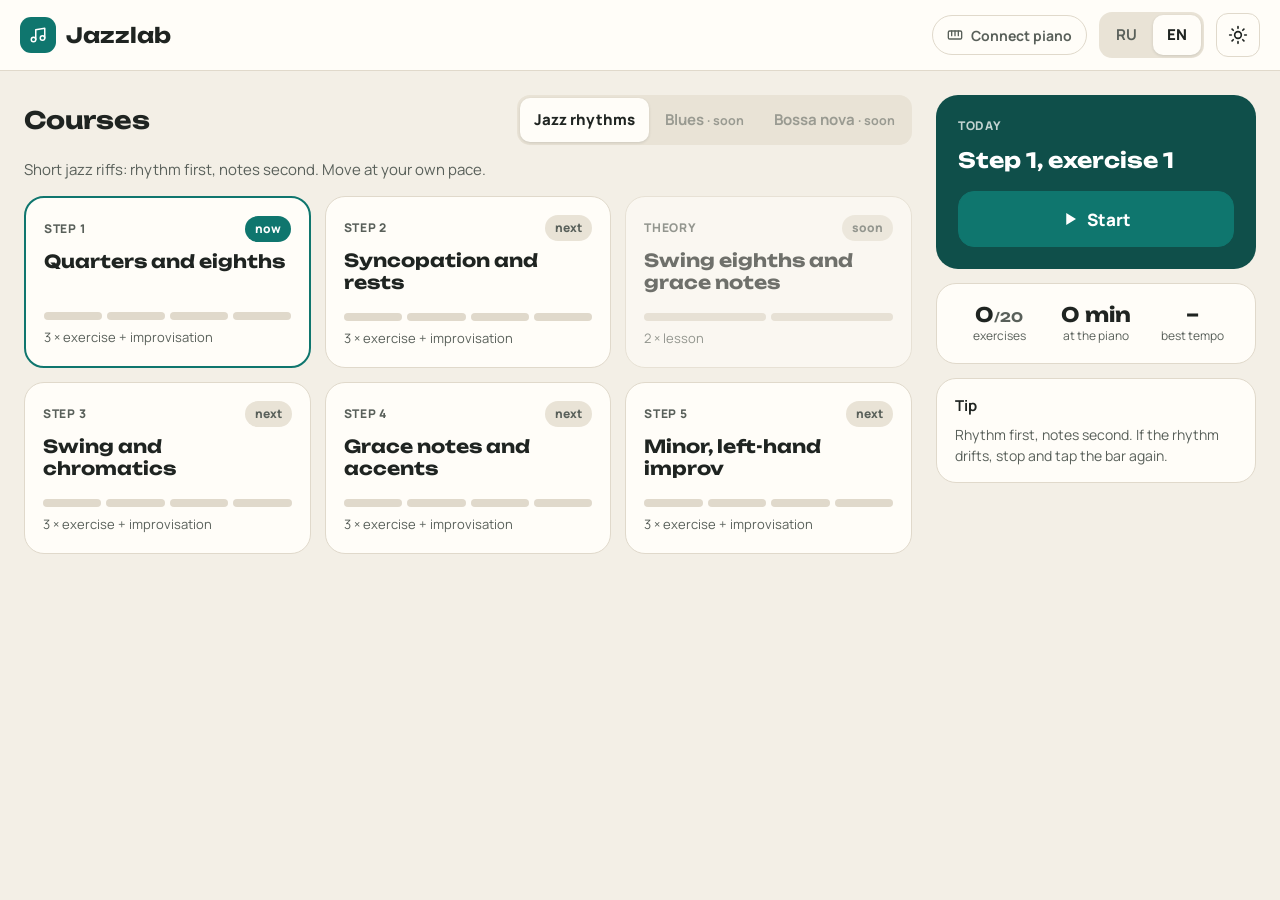
==== commit 2446c212: "Rhythm v2: Learn (listen, tap along, alone, with syllables) and Practice (scrolling lane, rushing/dr" ====
--- a/index.html
+++ b/index.html
@@ -12,7 +12,7 @@
 <link rel="stylesheet" href="app/css/app.css">
 <script>
   // apply the saved theme before first paint (no flash)
-  try { var th = JSON.parse(localStorage.getItem('jazzlab:theme')); if (th === 'dark' || th === 'light') document.documentElement.dataset.theme = th; } catch (e) {}
+  try { var th = JSON.parse(localStorage.getItem('jazzlab:theme')); if (th === 'dark' || th === 'light') document.documentElement.dataset.theme = th; var sc = JSON.parse(localStorage.getItem('jazzlab:scheme')); if (sc === 'studio' || sc === 'club' || sc === 'bossa') document.documentElement.dataset.scheme = sc; } catch (e) {}
 </script>
 <script type="module" src="app/js/main.js"></script>
 </head>
--- a/app/css/app.css
+++ b/app/css/app.css
@@ -22,6 +22,45 @@
   --shadow: 0 1px 3px rgba(0, 0, 0, .45);
   color-scheme: dark;
 }
+
+/* ---- other palettes: "Студия" (graphite + orange) and "Клуб" (navy + brass) ---- */
+:root[data-scheme="studio"]:not([data-theme="dark"]) {
+  --bg: #eef0f4; --panel: #ffffff; --sub: #e4e7ed; --fg: #191c25; --muted: #596072; --line: #d6dae3;
+  --accent: #c25e0a; --accent-fg: #ffffff; --hero: #232836; --hero-fg: #ffffff;
+  --rh: #2563c9; --rh-soft: #dbe6fa; --lh: #b4520a; --lh-soft: #f8e0c4;
+  --ok: #15803d; --ok-soft: #dff2e5; --meh: #a86200; --meh-soft: #fbecd0; --bad: #c81e24; --bad-soft: #fbe1e2; --none: #d6dae3;
+  --paper: #ffffff; --staff: #7b8190; --band: rgba(37, 99, 201, .12);
+  --ivory: #ffffff; --ivory-edge: #c9ced8; --ebony: #191c25; --ebony-top: #3a3f4c;
+}
+:root[data-scheme="studio"][data-theme="dark"] {
+  --bg: #12141a; --panel: #1b1e26; --sub: #252935; --fg: #e8eaf0; --muted: #a0a7b6; --line: #2e3340;
+  --accent: #f39a45; --accent-fg: #12141a; --hero: #262b38; --hero-fg: #ffffff;
+  --rh: #6aa0f5; --rh-soft: #1d2b45; --lh: #f0a050; --lh-soft: #5a3a1a;
+  --ok: #45c46f; --ok-soft: #173826; --meh: #e9ad40; --meh-soft: #45351a; --bad: #f26166; --bad-soft: #4a1d22; --none: #343a48;
+  --paper: #161921; --staff: #8a91a1; --band: rgba(106, 160, 245, .16);
+  --ivory: #e6e8ee; --ivory-edge: #8a8f9c; --ebony: #08090c; --ebony-top: #2b2f3a;
+}
+:root[data-scheme="club"]:not([data-theme="dark"]) {
+  --bg: #e9ecf2; --panel: #ffffff; --sub: #dde2eb; --fg: #0f1a2e; --muted: #4f5b73; --line: #cfd6e2;
+  --accent: #1e3a6e; --accent-fg: #ffffff; --hero: #0f1a2e; --hero-fg: #f3d58a;
+  --rh: #2f5fd0; --rh-soft: #dbe4f8; --lh: #b5591d; --lh-soft: #f3dcc8;
+  --ok: #167a3e; --ok-soft: #ddf0e3; --meh: #9a6300; --meh-soft: #f7e9cc; --bad: #c0262d; --bad-soft: #f8dfe0; --none: #cfd6e2;
+  --paper: #ffffff; --staff: #75809a; --band: rgba(47, 95, 208, .12);
+  --ivory: #ffffff; --ivory-edge: #c3cbd9; --ebony: #0f1a2e; --ebony-top: #2c3a57;
+}
+:root[data-scheme="club"][data-theme="dark"] {
+  --bg: #0a1120; --panel: #111a2d; --sub: #1a2540; --fg: #eef1f7; --muted: #9aa6bd; --line: #24314a;
+  --accent: #e6b85c; --accent-fg: #0a1120; --hero: #16223b; --hero-fg: #f3d58a;
+  --rh: #7aa7ff; --rh-soft: #15233f; --lh: #f2a65e; --lh-soft: #4d3218;
+  --ok: #4cc77a; --ok-soft: #14331f; --meh: #ecb24a; --meh-soft: #41321a; --bad: #ff6b6b; --bad-soft: #4a1d24; --none: #26324b;
+  --paper: #0d1526; --staff: #8693ad; --band: rgba(122, 167, 255, .16);
+  --ivory: #e8ebf2; --ivory-edge: #8790a3; --ebony: #04070e; --ebony-top: #212c45;
+}
+.schemes { display: grid; grid-template-columns: repeat(3, 1fr); gap: 8px; }
+.schemes button { display: flex; flex-direction: column; align-items: center; gap: 6px; padding: 10px 6px; border-radius: 12px; border: 2px solid var(--line); background: var(--panel); cursor: pointer; font-weight: 700; font-size: 13px; min-height: 44px; }
+.schemes button[aria-pressed="true"] { border-color: var(--accent); }
+.schemes .sw3 { display: flex; } .schemes .sw3 i { width: 18px; height: 18px; border-radius: 50%; margin-left: -5px; border: 2px solid var(--panel); }
+.schemes .sw3 i:first-child { margin-left: 0; }
 
 * { box-sizing: border-box; }
 html, body { margin: 0; height: 100%; }
@@ -193,6 +232,92 @@
 .msg { margin: auto; padding: 40px 24px; text-align: center; display: flex; flex-direction: column; gap: 16px; align-items: center; }
 
 /* ---------- responsive ---------- */
+/* ---- Rhythm stage ---- */
+.rhythmpanel, .tappad, .rbar, .rstats { display: none; }
+.exscreen[data-stage="rhythm"] .staffpanel, .exscreen[data-stage="rhythm"] .kbpanel, .exscreen[data-stage="rhythm"] .hands-seg { display: none; }
+.exscreen[data-stage="rhythm"] .rhythmpanel { display: flex; flex-direction: column; gap: 12px; padding: 16px 20px; flex: none; }
+.exscreen[data-stage="rhythm"] .tappad, .exscreen[data-stage="rhythm"] .rbar { display: flex; }
+.exscreen[data-stage="rhythm"][data-rmode="practice"] .rstats { display: grid; }
+.exscreen[data-stage="rhythm"][data-rmode="practice"] .tappad { min-height: 64px; padding: 8px; }
+.exscreen[data-stage="rhythm"][data-rmode="practice"] .padicon { width: 52px; height: 52px; }
+.exscreen[data-stage="rhythm"][data-rmode="practice"] .padtext b { font-size: 21px; }
+.exscreen[data-stage="rhythm"][data-rmode="practice"] .pair, .exscreen[data-stage="rhythm"][data-rmode="practice"] .lsteps { display: none; }
+.exscreen[data-stage="rhythm"][data-rmode="learn"] .phint, .exscreen[data-stage="rhythm"][data-rmode="learn"] .listen-b { display: none; }
+.rbar { align-items: center; gap: 12px; flex-wrap: wrap; flex: none; }
+.rbar .seg button[aria-pressed="true"] { background: var(--fg); color: var(--bg); }
+.lsteps { display: flex; gap: 8px; }
+.lsteps button { font: inherit; font-weight: 800; font-size: 14px; height: 44px; padding: 0 14px; border-radius: 12px; border: 1px solid var(--line); background: var(--panel); color: var(--muted); display: flex; align-items: center; gap: 8px; cursor: pointer; }
+.lsteps button .n { width: 22px; height: 22px; border-radius: 50%; display: flex; align-items: center; justify-content: center; font-size: 12px; background: var(--sub); color: var(--fg); }
+.lsteps button[aria-pressed="true"] { color: var(--fg); border-color: var(--accent); box-shadow: inset 0 0 0 1px var(--accent); }
+.lsteps button[aria-pressed="true"] .n { background: var(--accent); color: var(--panel); }
+.phint { color: var(--muted); font-size: 15px; }
+.rhead { display: flex; align-items: baseline; gap: 12px; flex-wrap: wrap; }
+.rhead h2 { margin: 0; font: 700 21px/1.2 var(--display); letter-spacing: -.01em; }
+.rhead .sub { color: var(--muted); font-size: 15px; flex: 1 1 320px; }
+/* lane */
+.lane { position: relative; height: 250px; border-radius: 16px; background: var(--sub); overflow: hidden; --top-n: 104px; --top-t: 196px; }
+.lane[data-mode="practice"] { height: 190px; --top-n: 52px; --top-t: 130px; }
+.strip { position: absolute; inset: 0 auto 0 0; will-change: transform; }
+.lane[data-mode="learn"] .strip { left: 3%; width: 94% !important; }
+.bline { position: absolute; top: 0; bottom: 0; width: 1px; background: var(--line); }
+.bline.bar { width: 3px; background: var(--muted); opacity: .45; }
+.bnum { position: absolute; top: 10px; width: 48px; margin-left: -24px; text-align: center; font: 700 28px/1 var(--display); color: var(--muted); transition: color .08s; }
+.bnum.and { top: 18px; font-size: 18px; font-weight: 500; }
+.lane[data-mode="practice"] .bnum { font-size: 20px; top: 8px; margin-left: -18px; width: 36px; }
+.bnum.cur { color: var(--accent); }
+.lnote { position: absolute; top: var(--top-n); height: 70px; margin-left: 4px; border-radius: 14px; background: var(--rh); color: var(--panel); box-sizing: border-box; border: 2px solid var(--rh); display: flex; align-items: center; justify-content: center; gap: 6px; font: 700 22px var(--display); overflow: hidden; white-space: nowrap; transition: transform .08s, box-shadow .08s; }
+.lane[data-mode="practice"] .lnote { height: 56px; border-radius: 12px; }
+.lnote i { font-style: normal; font-size: 18px; opacity: .85; }
+.lnote.now { transform: scale(1.04); box-shadow: 0 0 0 4px var(--accent); }
+.lnote.past { opacity: .45; }
+.lnote.ok { box-shadow: inset 0 -6px 0 var(--ok); } .lnote.meh { box-shadow: inset 0 -6px 0 var(--meh); } .lnote.bad { box-shadow: inset 0 -6px 0 var(--bad); }
+.lrest { position: absolute; top: var(--top-n); height: 70px; margin-left: 4px; border-radius: 14px; border: 2px dashed var(--muted); box-sizing: border-box; opacity: .6; display: flex; align-items: center; justify-content: center; color: var(--muted); font: italic 500 18px var(--display); }
+.lane[data-mode="practice"] .lrest { height: 56px; }
+.tline { position: absolute; left: 0; right: 0; top: var(--top-t); height: 2px; background: var(--line); }
+.tick { position: absolute; top: calc(var(--top-t) - 10px); width: 6px; height: 22px; margin-left: -3px; border-radius: 3px; background: var(--ok); }
+.tick.meh { background: var(--meh); } .tick.bad { background: var(--bad); }
+.tick span { position: absolute; top: 26px; left: 50%; transform: translateX(-50%); white-space: nowrap; font-size: 12px; font-weight: 800; color: var(--ok); }
+.tick.meh span { color: var(--meh); } .tick.bad span { color: var(--bad); }
+.head { position: absolute; top: 0; bottom: 0; width: 3px; margin-left: -1px; background: var(--fg); display: none; }
+.ball { position: absolute; top: 66px; width: 22px; margin-left: 0; height: 22px; border-radius: 50%; background: var(--accent); display: none; }
+.lane[data-mode="learn"] .head, .lane[data-mode="learn"] .ball { display: block; }
+.lane[data-mode="practice"]::after { content: ""; position: absolute; top: 0; bottom: 0; left: 22%; width: 4px; margin-left: -2px; border-radius: 2px; background: var(--fg); }
+.lbadge { position: absolute; bottom: 10px; transform: translateX(-50%); padding: 6px 12px; border-radius: 999px; background: var(--ok-soft); color: var(--ok); font-weight: 800; font-size: 14px; white-space: nowrap; }
+.sw { display: inline-block; width: 24px; height: 14px; border-radius: 4px; box-sizing: border-box; vertical-align: -2px; }
+.sw.n { background: var(--rh); } .sw.r { border: 2px dashed var(--muted); }
+.tk { display: inline-block; width: 6px; height: 16px; border-radius: 3px; vertical-align: -3px; background: var(--ok); }
+.tk.meh { background: var(--meh); } .tk.bad { background: var(--bad); }
+/* practice panels */
+.rstats { grid-template-columns: 1.3fr 1fr 1fr; gap: 12px; flex: none; }
+.rstat { padding: 14px 18px; display: flex; flex-direction: column; gap: 10px; }
+.rstat h3 { margin: 0; font-size: 15px; font-weight: 800; }
+.rstat p { margin: 0; font-size: 14px; }
+.gauge { position: relative; height: 40px; }
+.gauge::before { content: ""; position: absolute; left: 0; right: 0; top: 18px; height: 4px; border-radius: 2px; background: var(--sub); }
+.gzone { position: absolute; left: 40%; width: 20%; top: 10px; height: 20px; border-radius: 6px; background: var(--ok-soft); }
+.gmid { position: absolute; left: 50%; top: 4px; width: 2px; height: 32px; background: var(--ok); }
+.gdots i { position: absolute; width: 10px; height: 10px; margin-left: -5px; border-radius: 50%; background: var(--ok); opacity: .8; }
+.gdots i.meh { background: var(--meh); }
+.gavg { position: absolute; top: 0; width: 4px; height: 40px; margin-left: -2px; border-radius: 2px; background: var(--fg); }
+.gscale { display: flex; justify-content: space-between; font-size: 13px; font-weight: 700; color: var(--muted); }
+.gscale b { color: var(--fg); }
+.ladder { display: flex; align-items: flex-end; gap: 5px; height: 70px; }
+.ladder i { flex: 1; border-radius: 6px 6px 3px 3px; background: var(--sub); }
+.ladder i.done { background: var(--accent); opacity: .55; } .ladder i.cur { background: var(--accent); }
+.runs { display: flex; gap: 10px; align-items: center; }
+.runs i { width: 34px; height: 34px; border-radius: 50%; border: 2px dashed var(--muted); box-sizing: border-box; display: flex; align-items: center; justify-content: center; font-style: normal; font-weight: 800; color: var(--panel); }
+.runs i.on { background: var(--ok); border: 0; }
+.tappad { flex: 1 1 0; min-height: 120px; font: inherit; border: 2px dashed var(--rh); background: var(--rh-soft); border-radius: 24px; color: var(--fg); align-items: center; justify-content: center; gap: 22px; cursor: pointer; touch-action: manipulation; user-select: none; -webkit-user-select: none; -webkit-tap-highlight-color: transparent; padding: 16px; }
+.tappad.hit { animation: padhit .18s ease-out; }
+@keyframes padhit { from { transform: scale(.985); filter: brightness(.94); } to { transform: none; filter: none; } }
+.padicon { flex: none; width: 84px; height: 84px; border-radius: 50%; background: var(--rh); color: var(--panel); display: flex; align-items: center; justify-content: center; }
+.padtext { display: flex; flex-direction: column; gap: 6px; text-align: left; }
+.padtext b { font: 700 26px/1.2 var(--display); }
+.padtext span { color: var(--muted); font-size: 16px; }
+.runs { gap: 8px; align-items: center; }
+.runs i { width: 18px; height: 18px; border-radius: 50%; border: 2px solid var(--none); box-sizing: border-box; }
+.runs i.on { background: var(--ok); border-color: var(--ok); }
+
 @media (max-width: 1100px) {
   .stepgrid { grid-template-columns: repeat(2, minmax(0, 1fr)); }
   header.top .chip { max-width: 160px; }
@@ -205,6 +330,10 @@
   .exscreen header.top > .grow:nth-of-type(2) { display: none; }
 }
 @media (max-width: 640px) {
+  .lane { height: 220px; } .bnum { font-size: 20px; } .lnote { font-size: 14px; height: 56px; border-radius: 10px; } .lrest { height: 56px; } .rstats { grid-template-columns: 1fr; }
+  .lsteps button { padding: 0 10px; font-size: 13px; }
+  .padicon { width: 56px; height: 56px; } .padtext b { font-size: 19px; } .padtext span { font-size: 14px; }
+  .exscreen[data-stage="rhythm"] .tappad { min-height: 200px; flex: none; }
   .stepgrid { grid-template-columns: 1fr; }
   .counts { grid-template-columns: repeat(8, 26px); }
   .counts span { font-size: 14px; }
@@ -220,4 +349,4 @@
   .btn.xl span { display: inline; }
   .stages .num { display: none; }
 }
-@media (prefers-reduced-motion: reduce) { .key.press, .key.down { transform: none; } .staff .ghost { transition: none; } }
+@media (prefers-reduced-motion: reduce) { .tappad.hit { animation: none; } .key.press, .key.down { transform: none; } .staff .ghost { transition: none; } }
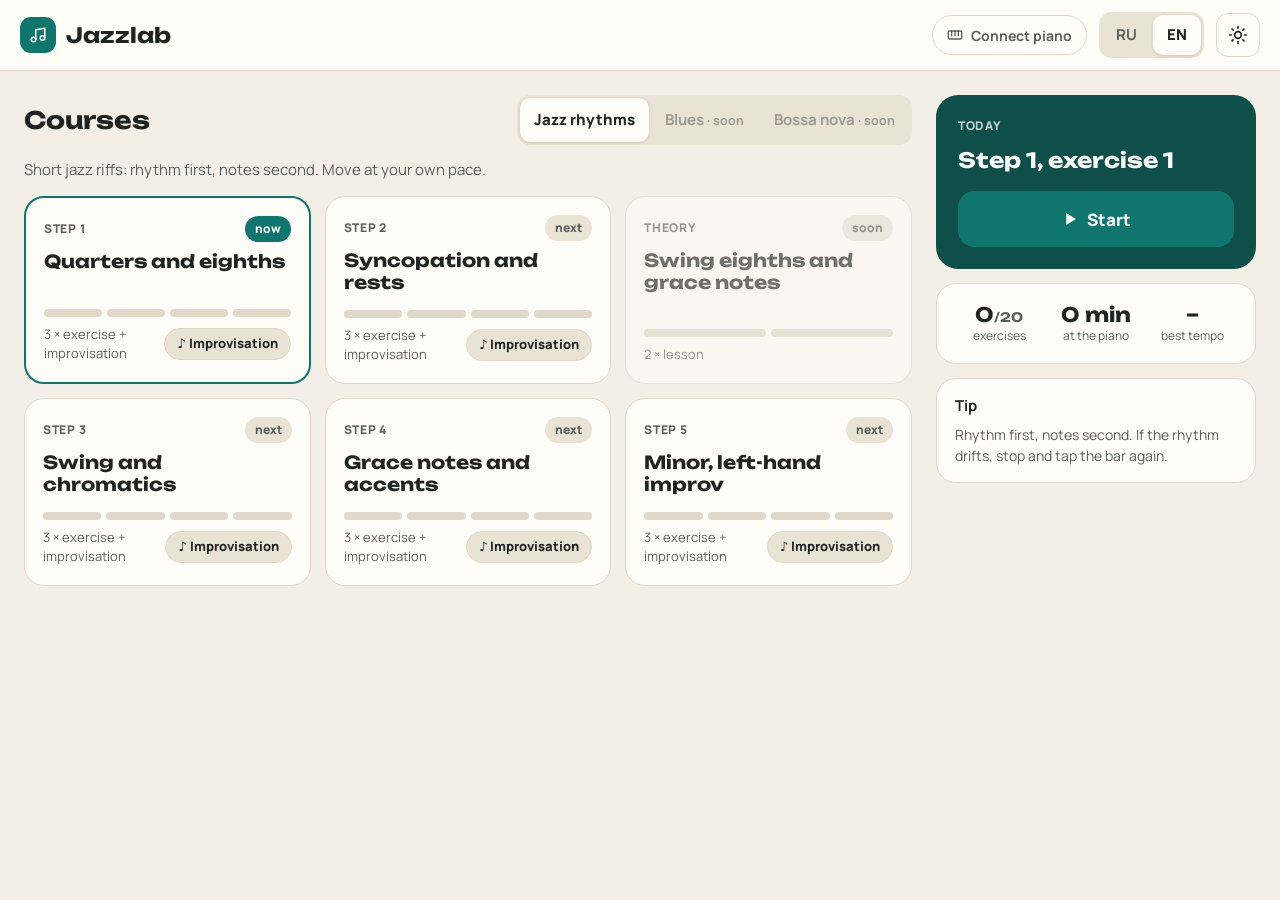
==== commit e05323c8: "Favicon: red "key" between jazz and lab SVG favicon (ivory tile, red black-key hanging from the top)" ====
--- a/index.html
+++ b/index.html
@@ -6,6 +6,8 @@
 <meta name="theme-color" content="#f3efe6">
 <meta name="apple-mobile-web-app-capable" content="yes">
 <title>Jazzlab</title>
+<link rel="icon" href="app/icons/favicon.svg" type="image/svg+xml">
+<link rel="apple-touch-icon" href="app/icons/apple-touch-icon.png">
 <link rel="preconnect" href="https://fonts.googleapis.com">
 <link rel="preconnect" href="https://fonts.gstatic.com" crossorigin>
 <link rel="stylesheet" href="https://fonts.googleapis.com/css2?family=Noto+Music&family=Unbounded:wght@500;700&family=Manrope:wght@400;500;600;700;800&display=swap">
--- a/app/css/app.css
+++ b/app/css/app.css
@@ -241,8 +241,8 @@
 .exscreen[data-stage="rhythm"][data-rmode="practice"] .tappad { min-height: 64px; padding: 8px; }
 .exscreen[data-stage="rhythm"][data-rmode="practice"] .padicon { width: 52px; height: 52px; }
 .exscreen[data-stage="rhythm"][data-rmode="practice"] .padtext b { font-size: 21px; }
-.exscreen[data-stage="rhythm"][data-rmode="practice"] .pair, .exscreen[data-stage="rhythm"][data-rmode="practice"] .lsteps { display: none; }
-.exscreen[data-stage="rhythm"][data-rmode="learn"] .phint, .exscreen[data-stage="rhythm"][data-rmode="learn"] .listen-b { display: none; }
+.exscreen[data-stage="rhythm"] .pair, .exscreen[data-stage="rhythm"] .listen-b, .exscreen[data-stage="rhythm"][data-rmode="practice"] .lsteps { display: none; }
+.exscreen[data-stage="rhythm"][data-rmode="learn"] .phint { display: none; }
 .rbar { align-items: center; gap: 12px; flex-wrap: wrap; flex: none; }
 .rbar .seg button[aria-pressed="true"] { background: var(--fg); color: var(--bg); }
 .lsteps { display: flex; gap: 8px; }
@@ -255,7 +255,7 @@
 .rhead h2 { margin: 0; font: 700 21px/1.2 var(--display); letter-spacing: -.01em; }
 .rhead .sub { color: var(--muted); font-size: 15px; flex: 1 1 320px; }
 /* lane */
-.lane { position: relative; height: 250px; border-radius: 16px; background: var(--sub); overflow: hidden; --top-n: 104px; --top-t: 196px; }
+.lane { position: relative; height: 196px; border-radius: 16px; background: var(--sub); overflow: hidden; --top-n: 78px; --top-t: 156px; }
 .lane[data-mode="practice"] { height: 190px; --top-n: 52px; --top-t: 130px; }
 .strip { position: absolute; inset: 0 auto 0 0; will-change: transform; }
 .lane[data-mode="learn"] .strip { left: 3%; width: 94% !important; }
@@ -265,13 +265,13 @@
 .bnum.and { top: 18px; font-size: 18px; font-weight: 500; }
 .lane[data-mode="practice"] .bnum { font-size: 20px; top: 8px; margin-left: -18px; width: 36px; }
 .bnum.cur { color: var(--accent); }
-.lnote { position: absolute; top: var(--top-n); height: 70px; margin-left: 4px; border-radius: 14px; background: var(--rh); color: var(--panel); box-sizing: border-box; border: 2px solid var(--rh); display: flex; align-items: center; justify-content: center; gap: 6px; font: 700 22px var(--display); overflow: hidden; white-space: nowrap; transition: transform .08s, box-shadow .08s; }
+.lnote { position: absolute; top: var(--top-n); height: 60px; margin-left: 4px; border-radius: 14px; background: var(--rh); color: var(--panel); box-sizing: border-box; border: 2px solid var(--rh); display: flex; align-items: center; justify-content: center; gap: 6px; font: 700 22px var(--display); overflow: hidden; white-space: nowrap; transition: transform .08s, box-shadow .08s; }
 .lane[data-mode="practice"] .lnote { height: 56px; border-radius: 12px; }
 .lnote i { font-style: normal; font-size: 18px; opacity: .85; }
 .lnote.now { transform: scale(1.04); box-shadow: 0 0 0 4px var(--accent); }
 .lnote.past { opacity: .45; }
 .lnote.ok { box-shadow: inset 0 -6px 0 var(--ok); } .lnote.meh { box-shadow: inset 0 -6px 0 var(--meh); } .lnote.bad { box-shadow: inset 0 -6px 0 var(--bad); }
-.lrest { position: absolute; top: var(--top-n); height: 70px; margin-left: 4px; border-radius: 14px; border: 2px dashed var(--muted); box-sizing: border-box; opacity: .6; display: flex; align-items: center; justify-content: center; color: var(--muted); font: italic 500 18px var(--display); }
+.lrest { position: absolute; top: var(--top-n); height: 60px; margin-left: 4px; border-radius: 14px; border: 2px dashed var(--muted); box-sizing: border-box; opacity: .6; display: flex; align-items: center; justify-content: center; color: var(--muted); font: italic 500 18px var(--display); }
 .lane[data-mode="practice"] .lrest { height: 56px; }
 .tline { position: absolute; left: 0; right: 0; top: var(--top-t); height: 2px; background: var(--line); }
 .tick { position: absolute; top: calc(var(--top-t) - 10px); width: 6px; height: 22px; margin-left: -3px; border-radius: 3px; background: var(--ok); }
@@ -279,7 +279,7 @@
 .tick span { position: absolute; top: 26px; left: 50%; transform: translateX(-50%); white-space: nowrap; font-size: 12px; font-weight: 800; color: var(--ok); }
 .tick.meh span { color: var(--meh); } .tick.bad span { color: var(--bad); }
 .head { position: absolute; top: 0; bottom: 0; width: 3px; margin-left: -1px; background: var(--fg); display: none; }
-.ball { position: absolute; top: 66px; width: 22px; margin-left: 0; height: 22px; border-radius: 50%; background: var(--accent); display: none; }
+.ball { position: absolute; top: 48px; width: 22px; margin-left: 0; height: 22px; border-radius: 50%; background: var(--accent); display: none; }
 .lane[data-mode="learn"] .head, .lane[data-mode="learn"] .ball { display: block; }
 .lane[data-mode="practice"]::after { content: ""; position: absolute; top: 0; bottom: 0; left: 22%; width: 4px; margin-left: -2px; border-radius: 2px; background: var(--fg); }
 .lbadge { position: absolute; bottom: 10px; transform: translateX(-50%); padding: 6px 12px; border-radius: 999px; background: var(--ok-soft); color: var(--ok); font-weight: 800; font-size: 14px; white-space: nowrap; }
@@ -350,3 +350,110 @@
   .stages .num { display: none; }
 }
 @media (prefers-reduced-motion: reduce) { .tappad.hit { animation: none; } .key.press, .key.down { transform: none; } .staff .ghost { transition: none; } }
+
+/* ---------- course: improvisation link on a step card ---------- */
+.stepcard { position: relative; }
+.stepcard .stretch { position: absolute; inset: 0; border-radius: inherit; z-index: 0; }
+.stepcard:has(.stretch:hover) { border-color: var(--accent); }
+.stepcard .stretch:focus-visible { outline: 3px solid var(--accent); outline-offset: 2px; }
+.stepcard .row { position: relative; align-items: center; }
+.impchip { position: relative; z-index: 1; display: inline-flex; align-items: center; height: 32px; padding: 0 12px; border-radius: 999px; border: 1px solid var(--line); background: var(--sub); color: var(--fg); font-weight: 800; font-size: 13px; text-decoration: none; white-space: nowrap; }
+.impchip:hover { border-color: var(--accent); }
+.impchip.done { color: var(--ok); }
+
+/* ---------- improvisation screen ---------- */
+.chordchip { display: inline-flex; align-items: center; height: 40px; padding: 0 14px; border-radius: 12px; border: 1px solid var(--line); font-weight: 800; font-size: 14px; white-space: nowrap; }
+main.imp { gap: 12px; }
+.improw { display: flex; gap: 12px; flex: 1 1 0; min-height: 0; }
+.imppanel { flex: 1 1 0; min-width: 0; padding: 14px 18px; display: flex; flex-direction: column; gap: 10px; }
+.cycle { display: flex; gap: 8px; }
+.cyc { flex: 1 1 0; display: flex; align-items: center; gap: 10px; padding: 8px 14px; border-radius: 12px; border: 2px solid var(--line); background: var(--panel); color: var(--muted); }
+.cyc b { font-size: 12px; letter-spacing: .06em; } .cyc span { font-size: 13px; }
+.cyc.on.you { background: var(--hero); color: var(--hero-fg); border-color: var(--accent); }
+.cyc.on.piano, .cyc.on.rest { border-color: var(--muted); color: var(--fg); }
+.cbeats { display: flex; gap: 4px; width: 90px; }
+.cbeats i { flex: 1 1 0; height: 6px; border-radius: 3px; background: var(--none); }
+.cbeats i.on { background: var(--accent); }
+.roll { position: relative; height: 252px; border-radius: 16px; background: var(--sub); overflow: hidden; --top-n: 40px; --top-t: 128px; --rows: 4; --row-top: 92px; --row-h: 38px; }
+.roll[data-rows="3"] { --row-h: 48px; }
+.roll[data-rows="0"] { height: 190px; }
+.rinner { position: absolute; inset: 0 2% 0 6%; }
+.roll .bnum { top: 8px; font-size: 20px; width: 36px; margin-left: -18px; }
+.roll .bnum.and { top: 12px; font-size: 14px; }
+.roll .lnote, .roll .lrest { height: 40px; border-radius: 10px; font-size: 16px; }
+.roll[data-rows="0"] .lnote, .roll[data-rows="0"] .lrest { height: 64px; font-size: 20px; top: 46px; }
+.roll[data-rows="0"] { --top-t: 140px; }
+.roll .lnote { background: var(--rh-soft); color: var(--rh); }
+.roll[data-rows="0"] .lnote { background: var(--rh); color: var(--panel); }
+.roll .lnote.ok { box-shadow: inset 0 -5px 0 var(--ok); } .roll .lnote.meh { box-shadow: inset 0 -5px 0 var(--meh); } .roll .lnote.bad { box-shadow: inset 0 -5px 0 var(--bad); }
+.prow { position: absolute; left: -6.4%; right: 0; top: calc(var(--row-top) + var(--row) * var(--row-h)); height: var(--row-h); border-top: 1px dashed var(--line); }
+.prow b { position: absolute; left: 4px; top: 50%; transform: translateY(-50%); min-width: 30px; height: 30px; padding: 0 6px; box-sizing: border-box; border-radius: 15px; background: var(--rh); color: var(--panel); display: flex; align-items: center; justify-content: center; font-size: 12px; font-weight: 800; }
+.pnote { position: absolute; top: calc(var(--row-top) + var(--row) * var(--row-h) + 5px); height: calc(var(--row-h) - 10px); margin-left: 4px; border-radius: 8px; box-sizing: border-box; border: 2px solid var(--ok); background: var(--ok-soft); }
+.pnote.ghost { border: 2px dashed var(--muted); background: transparent; }
+.pnote.meh { border-color: var(--meh); background: var(--meh-soft); }
+.pnote.other { border-style: dotted; }
+.pnote.off { opacity: .6; }
+.contour { position: absolute; left: 0; right: 0; top: var(--row-top); height: calc(var(--rows) * var(--row-h)); width: 100%; pointer-events: none; }
+.roll[data-rows="3"] .contour { height: calc(3 * var(--row-h)); }
+.roll .head { display: block; position: absolute; top: 0; bottom: 0; width: 3px; margin-left: -1px; background: var(--fg); }
+.impside { width: 290px; flex: none; display: flex; flex-direction: column; gap: 10px; min-height: 0; overflow: hidden; }
+.impside .panel { padding: 12px 14px; display: flex; flex-direction: column; gap: 8px; }
+.impside h3 { margin: 0; font-size: 15px; font-weight: 800; }
+.rlist { display: flex; flex-direction: column; gap: 6px; }
+.rpick { font: inherit; text-align: left; display: flex; flex-direction: column; gap: 4px; padding: 6px 10px; border-radius: 12px; background: var(--panel); color: var(--fg); border: 2px solid var(--line); cursor: pointer; }
+.rpick[aria-pressed="true"] { border-color: var(--accent); }
+.rpick .cells { display: flex; gap: 3px; }
+.rpick .cells i { height: 12px; border-radius: 4px; background: var(--rh); }
+.rpick .cells i.r { background: transparent; border: 2px dashed var(--muted); box-sizing: border-box; }
+.rpick small { font-size: 12px; font-weight: 700; color: var(--muted); }
+.ideas { display: grid; grid-template-columns: 1fr 1fr; gap: 6px; }
+.idea { display: flex; flex-direction: column; gap: 2px; padding: 6px 8px; border-radius: 12px; background: var(--sub); color: var(--muted); }
+.idea .ic svg { display: block; height: 20px; }
+.idea b { display: block; font-size: 13px; color: var(--fg); } .idea small { font-size: 11px; line-height: 1.2; }
+.idea.on { background: var(--ok-soft); color: var(--ok); }
+.impscreen .kbpanel { flex: none; }
+.impscreen .kb { height: clamp(100px, 18dvh, 170px); }
+.foothint { color: var(--muted); font-size: 14px; flex: 1 1 200px; }
+@media (max-width: 900px) {
+  .improw { flex-direction: column; }
+  .impside { width: auto; }
+  .chordchip { display: none; }
+}
+@media (max-width: 640px) {
+  .roll .lnote, .roll .lrest { font-size: 12px; }
+  .foothint { display: none; }
+}
+
+/* rhythm pattern in notation (like the book) + loop history */
+.patbox { display: flex; flex-direction: column; gap: 2px; }
+.patlabel { font-size: 12px; font-weight: 800; letter-spacing: .06em; color: var(--muted); text-transform: uppercase; }
+svg.rnote { width: 100%; height: auto; max-height: 104px; display: block; }
+.rnote .staffline { stroke: var(--fg); stroke-width: 2; }
+.rnote .tsig { font: 700 24px var(--display); fill: var(--fg); }
+.rnote .fill { fill: var(--fg); } .rnote .stem { stroke: var(--fg); stroke-width: 2.5; }
+.rnote .glyph { fill: none; stroke: var(--fg); stroke-width: 3.5; stroke-linecap: round; stroke-linejoin: round; }
+.rnote .rn.now .fill { fill: var(--accent); } .rnote .rn.now .stem, .rnote .rn.now .glyph { stroke: var(--accent); }
+.rnote .count { font: 500 20px var(--display); fill: var(--muted); text-anchor: middle; }
+.rnote .count.beat { font-weight: 700; fill: var(--fg); }
+.rnote .count.now { fill: var(--accent); }
+.loops { display: flex; gap: 5px; align-items: center; }
+.loops i { width: 14px; height: 14px; border-radius: 50%; background: var(--ok); }
+.loops i.meh { background: var(--meh); } .loops i.bad { background: var(--bad); }
+.lane[data-mode="loop"] .head, .lane[data-mode="loop"] .ball { display: block; }
+.lane[data-mode="loop"] .strip { left: 3%; width: 94% !important; }
+.lane[data-mode="loop"] { height: 170px; --top-n: 60px; --top-t: 136px; }
+.lane[data-mode="loop"] .ball { top: 34px; }
+.lane[data-mode="loop"] .bnum { font-size: 20px; top: 6px; }
+/* rhythm stage: fit one iPad screen */
+.exscreen[data-stage="rhythm"] .rhythmpanel { gap: 8px; padding: 14px 20px; }
+.exscreen[data-stage="rhythm"] .rhead .sub { font-size: 14px; }
+.exscreen[data-stage="rhythm"] .tappad { min-height: 84px; }
+.exscreen[data-stage="rhythm"][data-rmode="practice"] .rhythmpanel .legend { display: none; }
+.exscreen[data-stage="rhythm"][data-rmode="practice"] svg.rnote { max-height: 84px; }
+.exscreen[data-stage="rhythm"][data-rmode="practice"] .patlabel { display: none; }
+.lane[data-mode="loop"] { height: 132px; --top-n: 46px; --top-t: 116px; }
+.lane[data-mode="loop"] .ball { top: 26px; }
+.lane[data-mode="loop"] .lnote, .lane[data-mode="loop"] .lrest { height: 50px; }
+.rstat { padding: 10px 16px; gap: 6px; }
+.ladder { height: 48px; }
+.exscreen[data-stage="rhythm"][data-rmode="practice"] .tappad { min-height: 56px; }
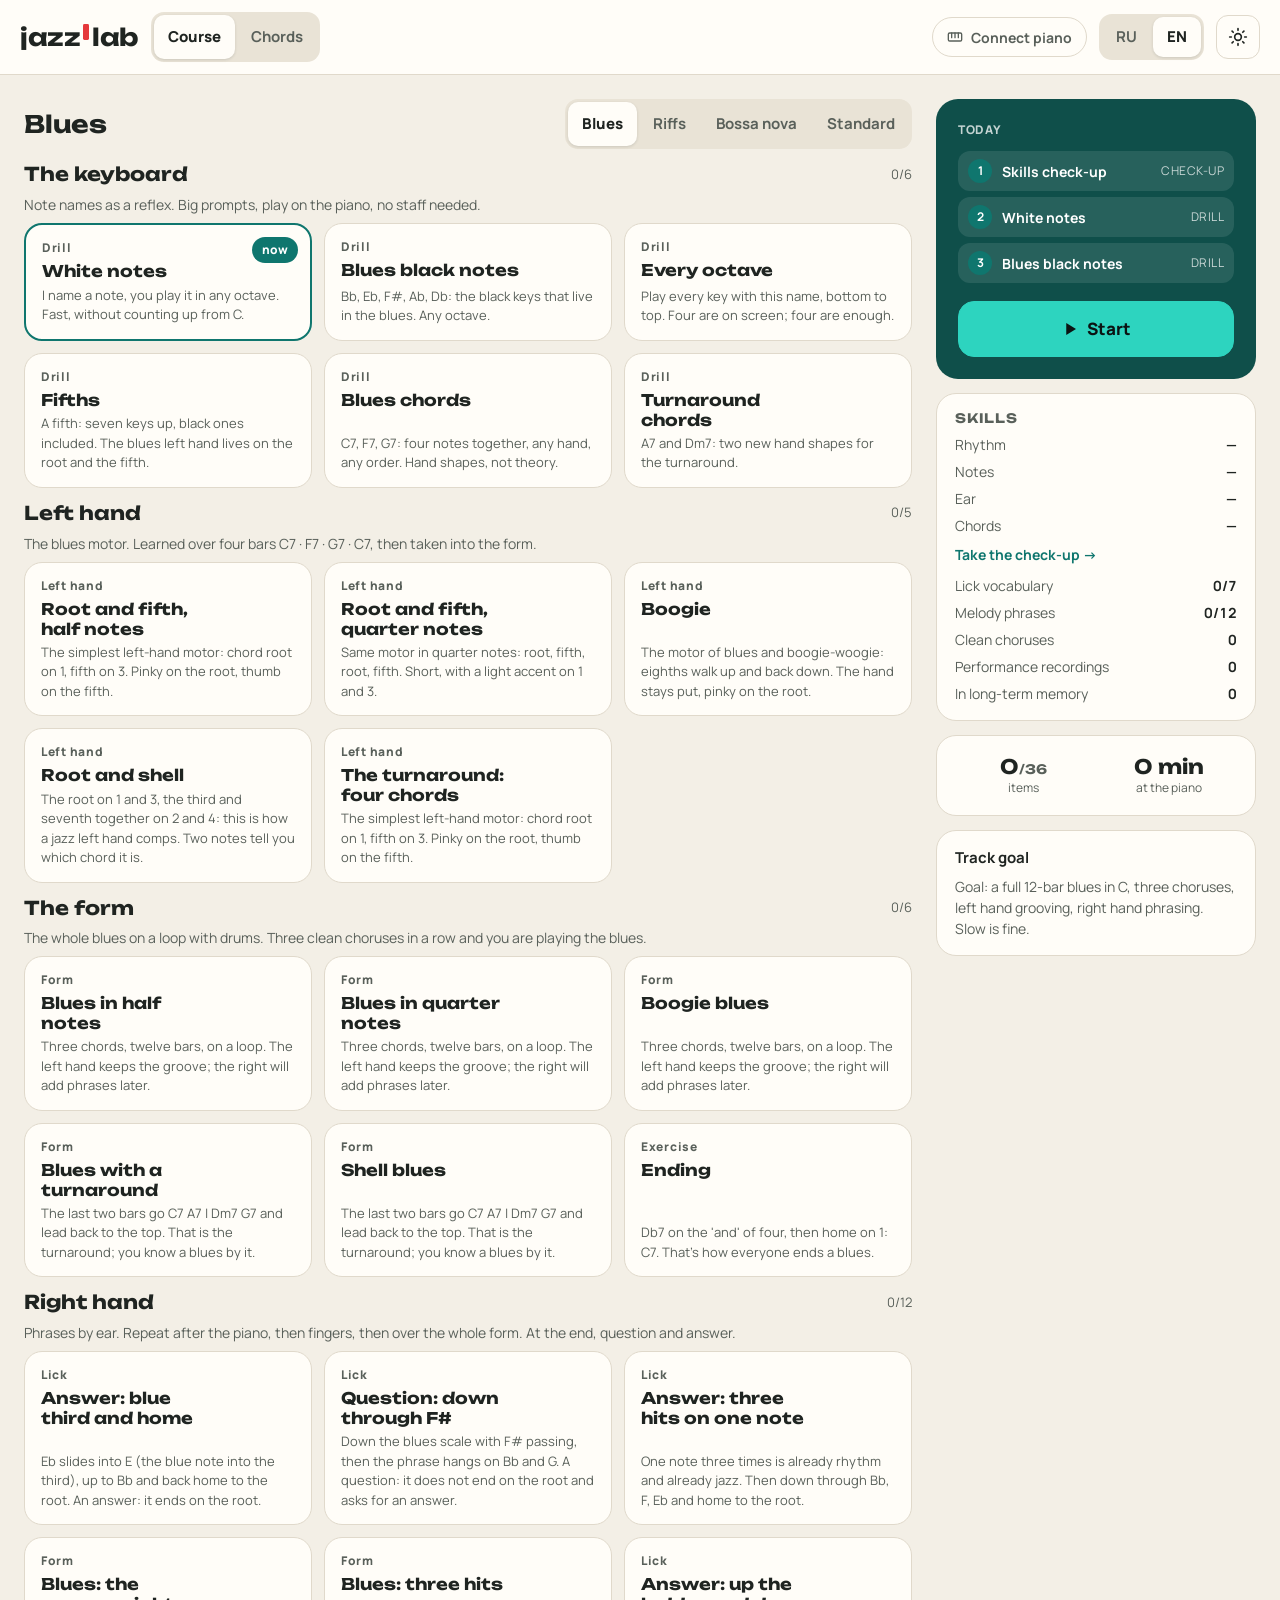
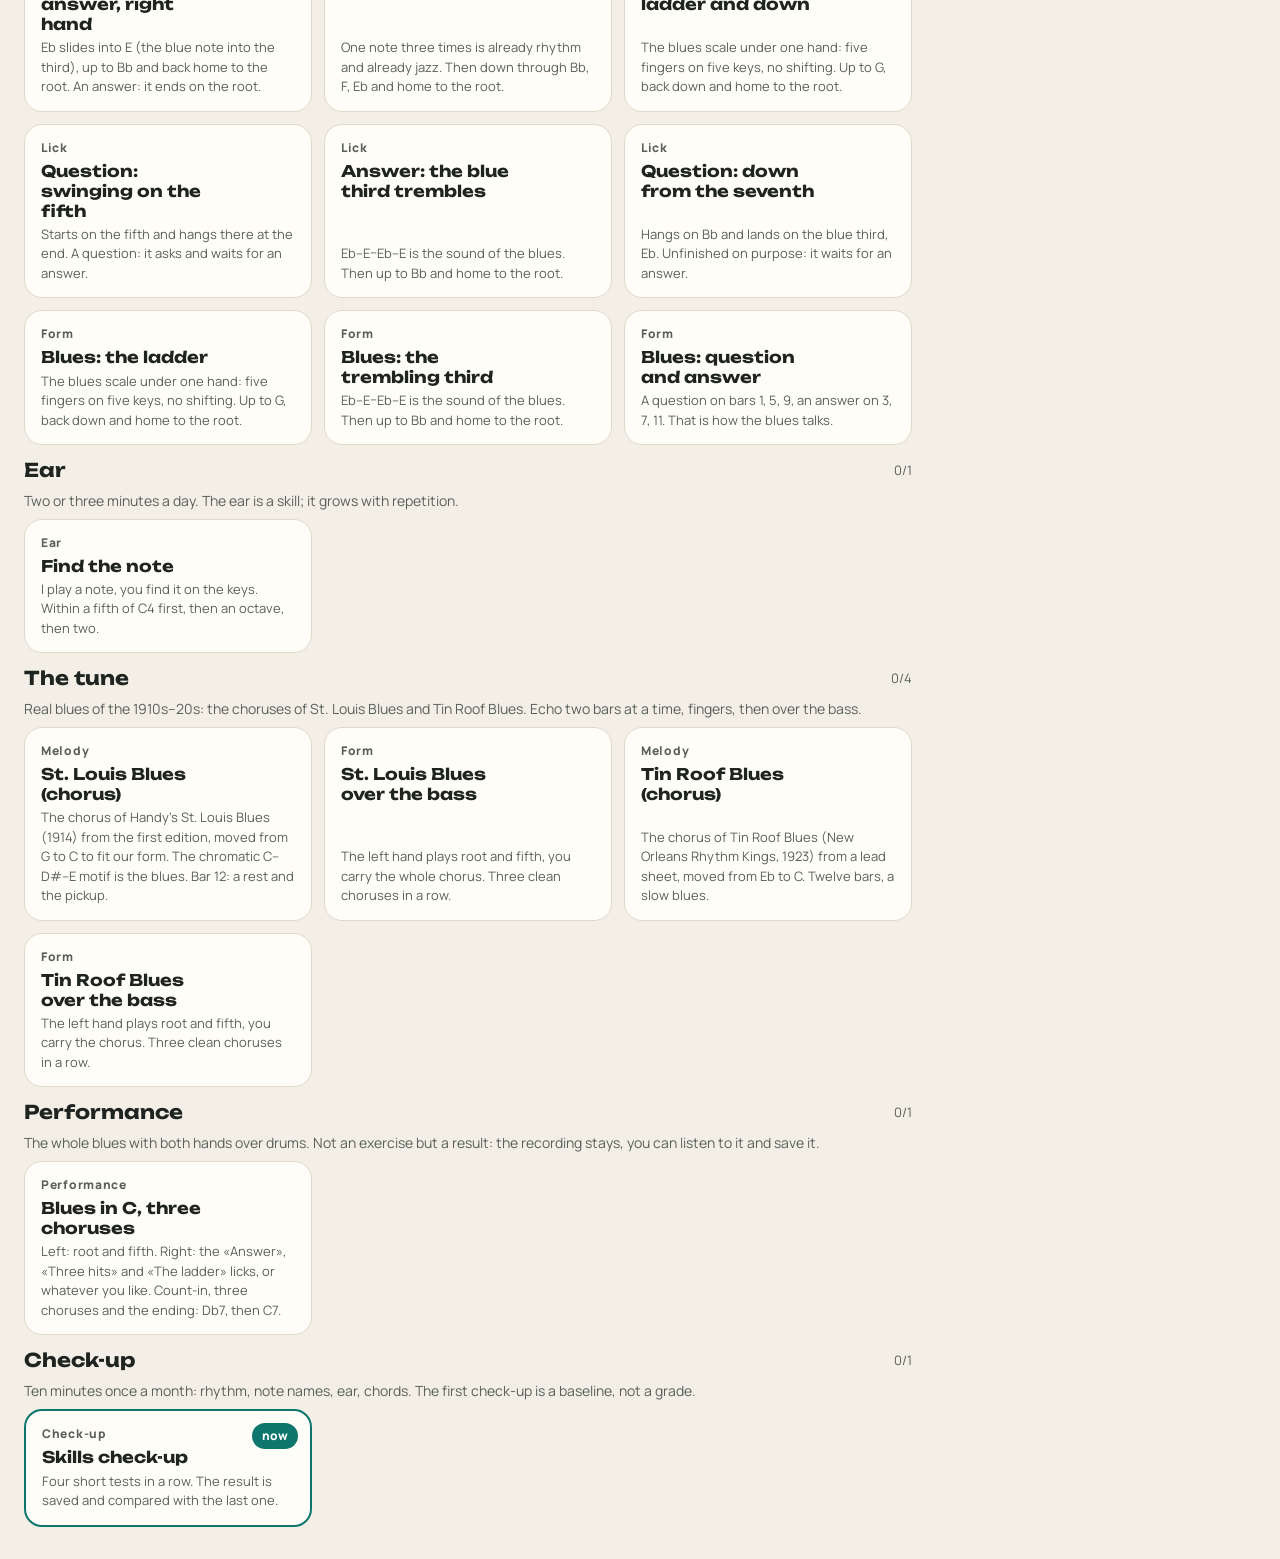
==== commit f63dc9ec: "Jazz palettes: Blue Note and Vinyl, club retuned to charcoal/brass/red neon, tokens for hero button," ====
--- a/index.html
+++ b/index.html
@@ -14,7 +14,7 @@
 <link rel="stylesheet" href="app/css/app.css">
 <script>
   // apply the saved theme before first paint (no flash)
-  try { var th = JSON.parse(localStorage.getItem('jazzlab:theme')); if (th === 'dark' || th === 'light') document.documentElement.dataset.theme = th; var sc = JSON.parse(localStorage.getItem('jazzlab:scheme')); if (sc === 'studio' || sc === 'club' || sc === 'bossa') document.documentElement.dataset.scheme = sc; } catch (e) {}
+  try { var th = JSON.parse(localStorage.getItem('jazzlab:theme')); if (th === 'dark' || th === 'light') document.documentElement.dataset.theme = th; var sc = JSON.parse(localStorage.getItem('jazzlab:scheme')); if (/^[a-z]+$/.test(sc)) document.documentElement.dataset.scheme = sc; } catch (e) {}
 </script>
 <script type="module" src="app/js/main.js"></script>
 </head>
--- a/app/css/app.css
+++ b/app/css/app.css
@@ -1,11 +1,14 @@
-/* Jazzlab — palette "Босса" (sand + sea green), light and dark. */
+/* Jazzlab palettes. Every scheme defines the same tokens for light and dark (checked for WCAG AA):
+   "bossa" (default, sand + sea green), "studio", "club", "bluenote", "vinyl".
+   --cta: the accent button on the dark hero card; --lbl: key labels on ivory; --vignette: faint stage light on body (dark only). */
 :root {
   --bg: #f3efe6; --panel: #fffdf8; --sub: #e9e3d6; --fg: #1f2421; --muted: #59605a; --line: #e0d9cb;
-  --accent: #0f766e; --accent-fg: #ffffff; --hero: #0f4f4a; --hero-fg: #ffffff;
+  --accent: #0f766e; --accent-fg: #ffffff; --hero: #0f4f4a; --hero-fg: #ffffff; --cta: #2dd4bf; --cta-fg: #0b1413;
   --rh: #1f5fbf; --rh-soft: #dce6f6; --lh: #c2410c; --lh-soft: #f7dccb;
-  --ok: #15803d; --ok-soft: #dcf0e1; --meh: #9a5b00; --meh-soft: #f6e7c8; --bad: #be123c; --bad-soft: #fbe0e6; --none: #e0d9cb;
+  --ok: #137a38; --ok-soft: #dcf0e1; --meh: #935700; --meh-soft: #f6e7c8; --bad: #be123c; --bad-soft: #fbe0e6; --none: #e0d9cb;
   --paper: #fffdf8; --staff: #7a7f78; --band: rgba(31, 95, 191, .12);
-  --ivory: #fffdf6; --ivory-edge: #cfc8b8; --ebony: #1f2421; --ebony-top: #3b403d;
+  --ivory: #fffdf6; --ivory-edge: #cfc8b8; --ebony: #1f2421; --ebony-top: #3b403d; --lbl: #5f655e;
+  --vignette: none; --on: #ffffff; /* text on solid ok / bad / hand-colour fills */
   --shadow: 0 1px 3px rgba(31, 36, 33, .14);
   --display: "Unbounded", "Arial Black", system-ui, sans-serif;
   --body: "Manrope", system-ui, -apple-system, "Segoe UI", sans-serif;
@@ -14,57 +17,101 @@
 }
 :root[data-theme="dark"] {
   --bg: #0f1514; --panel: #171f1e; --sub: #212b2a; --fg: #ebefe9; --muted: #a3aca6; --line: #2b3634;
-  --accent: #2dd4bf; --accent-fg: #0b1413; --hero: #163a37; --hero-fg: #ffffff;
+  --accent: #2dd4bf; --accent-fg: #0b1413; --hero: #163a37; --hero-fg: #ffffff; --cta: #2dd4bf; --cta-fg: #0b1413;
   --rh: #7aa7f5; --rh-soft: #213a5e; --lh: #fb8a4c; --lh-soft: #57301a;
   --ok: #4ade80; --ok-soft: #14331f; --meh: #eab308; --meh-soft: #40351a; --bad: #fb7185; --bad-soft: #4a1d27; --none: #2f3a38;
   --paper: #131a19; --staff: #85908b; --band: rgba(122, 167, 245, .16);
-  --ivory: #e9e6dc; --ivory-edge: #8d8a80; --ebony: #070a0a; --ebony-top: #2a302e;
+  --ivory: #e9e6dc; --ivory-edge: #8d8a80; --ebony: #070a0a; --ebony-top: #2a302e; --lbl: #5f655e;
+  --vignette: radial-gradient(ellipse 90% 55% at 50% 0%, rgba(45, 212, 191, .07), transparent 75%);
+  --on: var(--bg);
   --shadow: 0 1px 3px rgba(0, 0, 0, .45);
   color-scheme: dark;
 }
 
-/* ---- other palettes: "Студия" (graphite + orange) and "Клуб" (navy + brass) ---- */
+/* ---- "Студия" (graphite + orange) ---- */
 :root[data-scheme="studio"]:not([data-theme="dark"]) {
   --bg: #eef0f4; --panel: #ffffff; --sub: #e4e7ed; --fg: #191c25; --muted: #596072; --line: #d6dae3;
-  --accent: #c25e0a; --accent-fg: #ffffff; --hero: #232836; --hero-fg: #ffffff;
+  --accent: #ad4f08; --accent-fg: #ffffff; --hero: #232836; --hero-fg: #ffffff; --cta: #f39a45; --cta-fg: #12141a;
   --rh: #2563c9; --rh-soft: #dbe6fa; --lh: #b4520a; --lh-soft: #f8e0c4;
-  --ok: #15803d; --ok-soft: #dff2e5; --meh: #a86200; --meh-soft: #fbecd0; --bad: #c81e24; --bad-soft: #fbe1e2; --none: #d6dae3;
+  --ok: #137a38; --ok-soft: #dff2e5; --meh: #8f5700; --meh-soft: #fbecd0; --bad: #c81e24; --bad-soft: #fbe1e2; --none: #d6dae3;
   --paper: #ffffff; --staff: #7b8190; --band: rgba(37, 99, 201, .12);
-  --ivory: #ffffff; --ivory-edge: #c9ced8; --ebony: #191c25; --ebony-top: #3a3f4c;
+  --ivory: #ffffff; --ivory-edge: #c9ced8; --ebony: #191c25; --ebony-top: #3a3f4c; --lbl: #5f6575;
 }
 :root[data-scheme="studio"][data-theme="dark"] {
   --bg: #12141a; --panel: #1b1e26; --sub: #252935; --fg: #e8eaf0; --muted: #a0a7b6; --line: #2e3340;
-  --accent: #f39a45; --accent-fg: #12141a; --hero: #262b38; --hero-fg: #ffffff;
+  --accent: #f39a45; --accent-fg: #12141a; --hero: #262b38; --hero-fg: #ffffff; --cta: #f39a45; --cta-fg: #12141a;
   --rh: #6aa0f5; --rh-soft: #1d2b45; --lh: #f0a050; --lh-soft: #5a3a1a;
-  --ok: #45c46f; --ok-soft: #173826; --meh: #e9ad40; --meh-soft: #45351a; --bad: #f26166; --bad-soft: #4a1d22; --none: #343a48;
+  --ok: #45c46f; --ok-soft: #173826; --meh: #e9ad40; --meh-soft: #45351a; --bad: #f26166; --bad-soft: #45191e; --none: #343a48;
   --paper: #161921; --staff: #8a91a1; --band: rgba(106, 160, 245, .16);
-  --ivory: #e6e8ee; --ivory-edge: #8a8f9c; --ebony: #08090c; --ebony-top: #2b2f3a;
-}
+  --ivory: #e6e8ee; --ivory-edge: #8a8f9c; --ebony: #08090c; --ebony-top: #2b2f3a; --lbl: #5f6575;
+  --vignette: radial-gradient(ellipse 90% 55% at 50% 0%, rgba(243, 154, 69, .06), transparent 75%);
+}
+/* ---- "Клуб" (charcoal, brass, red neon; cream by day) ---- */
 :root[data-scheme="club"]:not([data-theme="dark"]) {
-  --bg: #e9ecf2; --panel: #ffffff; --sub: #dde2eb; --fg: #0f1a2e; --muted: #4f5b73; --line: #cfd6e2;
-  --accent: #1e3a6e; --accent-fg: #ffffff; --hero: #0f1a2e; --hero-fg: #f3d58a;
-  --rh: #2f5fd0; --rh-soft: #dbe4f8; --lh: #b5591d; --lh-soft: #f3dcc8;
-  --ok: #167a3e; --ok-soft: #ddf0e3; --meh: #9a6300; --meh-soft: #f7e9cc; --bad: #c0262d; --bad-soft: #f8dfe0; --none: #cfd6e2;
-  --paper: #ffffff; --staff: #75809a; --band: rgba(47, 95, 208, .12);
-  --ivory: #ffffff; --ivory-edge: #c3cbd9; --ebony: #0f1a2e; --ebony-top: #2c3a57;
+  --bg: #f1ebdf; --panel: #fffaf0; --sub: #e7dfcf; --fg: #211c16; --muted: #5d5448; --line: #dcd2bd;
+  --accent: #8a5a0a; --accent-fg: #ffffff; --hero: #231a16; --hero-fg: #ecc374; --cta: #dca845; --cta-fg: #17110a;
+  --rh: #2b6a82; --rh-soft: #d9e7ec; --lh: #b3261e; --lh-soft: #f6d9d3;
+  --ok: #3f6f1c; --ok-soft: #e0ecd3; --meh: #8a5a00; --meh-soft: #f4e4bf; --bad: #b3123a; --bad-soft: #f8dbe1; --none: #dcd2bd;
+  --paper: #fffaf0; --staff: #7d756a; --band: rgba(43, 106, 130, .12);
+  --ivory: #fffaf0; --ivory-edge: #cbc0a8; --ebony: #211c16; --ebony-top: #403931; --lbl: #5f574b;
+  --bassc: #6b6a66;
 }
 :root[data-scheme="club"][data-theme="dark"] {
-  --bg: #0a1120; --panel: #111a2d; --sub: #1a2540; --fg: #eef1f7; --muted: #9aa6bd; --line: #24314a;
-  --accent: #e6b85c; --accent-fg: #0a1120; --hero: #16223b; --hero-fg: #f3d58a;
-  --rh: #7aa7ff; --rh-soft: #15233f; --lh: #f2a65e; --lh-soft: #4d3218;
-  --ok: #4cc77a; --ok-soft: #14331f; --meh: #ecb24a; --meh-soft: #41321a; --bad: #ff6b6b; --bad-soft: #4a1d24; --none: #26324b;
-  --paper: #0d1526; --staff: #8693ad; --band: rgba(122, 167, 255, .16);
-  --ivory: #e8ebf2; --ivory-edge: #8790a3; --ebony: #04070e; --ebony-top: #212c45;
+  --bg: #131211; --panel: #1c1a18; --sub: #282521; --fg: #f0eadf; --muted: #aca295; --line: #37322b;
+  --accent: #dca845; --accent-fg: #17110a; --hero: #34161a; --hero-fg: #f5dca3; --cta: #dca845; --cta-fg: #17110a;
+  --rh: #86b6c9; --rh-soft: #1f3039; --lh: #ff6a52; --lh-soft: #4d1f1a;
+  --ok: #86c86a; --ok-soft: #20301a; --meh: #e8b83a; --meh-soft: #40341a; --bad: #ff5470; --bad-soft: #4a1a26; --none: #34302a;
+  --paper: #171513; --staff: #8f877a; --band: rgba(134, 182, 201, .15);
+  --ivory: #e8e2d4; --ivory-edge: #8a857a; --ebony: #070605; --ebony-top: #2a2723; --lbl: #5c574d;
+  --bassc: #a8a39a; --vignette: radial-gradient(ellipse 90% 55% at 50% 0%, rgba(255, 90, 70, .09), transparent 75%);
+}
+/* ---- "Blue Note" (navy, off-white, orange) ---- */
+:root[data-scheme="bluenote"]:not([data-theme="dark"]) {
+  --bg: #f3eee0; --panel: #fffcf3; --sub: #e8e1cd; --fg: #0c1b36; --muted: #4a5873; --line: #dad2bc;
+  --accent: #b4460a; --accent-fg: #ffffff; --hero: #0f2a52; --hero-fg: #f6f1e3; --cta: #ff8b3d; --cta-fg: #0a1830;
+  --rh: #1e55b3; --rh-soft: #dbe4f4; --lh: #a3410c; --lh-soft: #f4dcc3;
+  --ok: #17704a; --ok-soft: #d9eee2; --meh: #8f5700; --meh-soft: #f4e5c3; --bad: #b4162f; --bad-soft: #f8dde0; --none: #dad2bc;
+  --paper: #fffcf3; --staff: #77809a; --band: rgba(30, 85, 179, .12);
+  --ivory: #fffcf3; --ivory-edge: #c9c0a8; --ebony: #0c1b36; --ebony-top: #2c3d5e; --lbl: #5a6279;
+  --bassc: #5f6878;
+}
+:root[data-scheme="bluenote"][data-theme="dark"] {
+  --bg: #0a1830; --panel: #10223f; --sub: #192e52; --fg: #f4efe2; --muted: #a8b6d0; --line: #25395e;
+  --accent: #ff8b3d; --accent-fg: #0a1830; --hero: #173a70; --hero-fg: #f6f1e3; --cta: #ff8b3d; --cta-fg: #0a1830;
+  --rh: #86b4ff; --rh-soft: #1b3560; --lh: #f2c14e; --lh-soft: #4a3a14;
+  --ok: #4fd18b; --ok-soft: #123a2a; --meh: #f0b429; --meh-soft: #44361a; --bad: #ff6b7d; --bad-soft: #4a1c2a; --none: #2a3d62;
+  --paper: #0d1b34; --staff: #8493b1; --band: rgba(134, 180, 255, .16);
+  --ivory: #ece6d6; --ivory-edge: #8a8a82; --ebony: #050b17; --ebony-top: #1f2f4f; --lbl: #5a6279;
+  --vignette: radial-gradient(ellipse 90% 55% at 50% 0%, rgba(42, 98, 184, .2), transparent 75%);
+}
+/* ---- "Винил" (black, cream label, burgundy) ---- */
+:root[data-scheme="vinyl"]:not([data-theme="dark"]) {
+  --bg: #efe3c6; --panel: #f9f0dc; --sub: #e4d6b4; --fg: #1c1411; --muted: #5c4d40; --line: #d8c9a4;
+  --accent: #8e1c34; --accent-fg: #ffffff; --hero: #1a1411; --hero-fg: #f1e3c0; --cta: #e8728a; --cta-fg: #1a0c10;
+  --rh: #2f5d8a; --rh-soft: #d5dfe6; --lh: #a64a0c; --lh-soft: #f1d5b5;
+  --ok: #2f6b3a; --ok-soft: #d9e7cc; --meh: #8a5800; --meh-soft: #f1dfae; --bad: #b82a1a; --bad-soft: #f6d6cd; --none: #d8c9a4;
+  --paper: #f9f0dc; --staff: #7d7060; --band: rgba(47, 93, 138, .12);
+  --ivory: #f9f0dc; --ivory-edge: #c9b98f; --ebony: #1c1411; --ebony-top: #3d322b; --lbl: #5f523f;
+  --bassc: #6b6862;
+}
+:root[data-scheme="vinyl"][data-theme="dark"] {
+  --bg: #0e0c0b; --panel: #181513; --sub: #231f1b; --fg: #f3e8d0; --muted: #b2a68f; --line: #322c26;
+  --accent: #e0627a; --accent-fg: #1a0c10; --hero: #5c1526; --hero-fg: #f6e8c9; --cta: #f08aa0; --cta-fg: #1a0c10;
+  --rh: #8fb4d8; --rh-soft: #1d2e40; --lh: #e8a05a; --lh-soft: #4a2f16;
+  --ok: #7cc08a; --ok-soft: #1b3222; --meh: #e3b341; --meh-soft: #3f3318; --bad: #ff7a59; --bad-soft: #4a2018; --none: #332d26;
+  --paper: #14110f; --staff: #8e8576; --band: rgba(143, 180, 216, .15);
+  --ivory: #efe3c8; --ivory-edge: #8b826d; --ebony: #060504; --ebony-top: #2a2420; --lbl: #5e5545;
+  --bassc: #aaa497; --vignette: radial-gradient(ellipse 90% 55% at 50% 0%, rgba(192, 64, 96, .10), transparent 75%);
 }
 .schemes { display: grid; grid-template-columns: repeat(3, 1fr); gap: 8px; }
 .schemes button { display: flex; flex-direction: column; align-items: center; gap: 6px; padding: 10px 6px; border-radius: 12px; border: 2px solid var(--line); background: var(--panel); cursor: pointer; font-weight: 700; font-size: 13px; min-height: 44px; }
 .schemes button[aria-pressed="true"] { border-color: var(--accent); }
-.schemes .sw3 { display: flex; } .schemes .sw3 i { width: 18px; height: 18px; border-radius: 50%; margin-left: -5px; border: 2px solid var(--panel); }
+.schemes .sw3 { display: flex; } .schemes .sw3 i { width: 18px; height: 18px; border-radius: 50%; margin-left: -5px; border: 2px solid var(--panel); box-shadow: 0 0 0 1px rgba(128, 128, 128, .4); }
 .schemes .sw3 i:first-child { margin-left: 0; }
 
 * { box-sizing: border-box; }
 html, body { margin: 0; height: 100%; }
-body { background: var(--bg); color: var(--fg); font: 15px/1.5 var(--body); -webkit-text-size-adjust: 100%; -webkit-tap-highlight-color: transparent; }
+body { background: var(--bg) var(--vignette) no-repeat; color: var(--fg); font: 15px/1.5 var(--body); -webkit-text-size-adjust: 100%; -webkit-tap-highlight-color: transparent; }
 button, input, select { font: inherit; color: inherit; }
 a { color: inherit; }
 h1 { font: 700 24px/1.2 var(--display); letter-spacing: -.01em; margin: 0; }
@@ -97,10 +144,16 @@
 
 /* ---------- header ---------- */
 header.top { display: flex; align-items: center; gap: 12px; padding: 12px max(20px, env(safe-area-inset-right)) 12px max(20px, env(safe-area-inset-left));
-  background: var(--panel); border-bottom: 1px solid var(--line); flex-wrap: wrap; }
+  background: var(--panel); border-bottom: 1px solid var(--line); flex-wrap: nowrap; min-width: 0; }
+header.top > * { flex: none; }
+header.top > .titles { flex: 0 1 auto; min-width: 80px; }
+header.top > .grow { flex: 1 1 0; min-width: 0; }
+header.top .chip { max-width: 210px; }
+header.top .chip svg { flex: none; }
 .brand { display: flex; align-items: center; gap: 10px; }
-.logo { width: 36px; height: 36px; border-radius: 11px; background: var(--accent); color: var(--accent-fg); display: flex; align-items: center; justify-content: center; }
-.brandname { font: 700 21px var(--display); }
+.brandname { font: 700 24px var(--display); letter-spacing: -.02em; white-space: nowrap; }
+/* the red "black key" between jazz and lab — same mark as the favicon */
+.brandname .key { display: inline-block; width: .27em; height: .64em; margin: 0 .12em; border-radius: .06em; background: #e5383b; vertical-align: .27em; }
 .titles { display: flex; flex-direction: column; min-width: 0; }
 .kicker { font-size: 12px; font-weight: 800; letter-spacing: .06em; color: var(--muted); }
 .titles .title { font: 700 18px/1.25 var(--display); overflow: hidden; text-overflow: ellipsis; white-space: nowrap; }
@@ -109,13 +162,21 @@
 .stages button[aria-pressed="true"] .num { background: var(--accent); color: var(--accent-fg); }
 .stages button.done { color: var(--ok); }
 .stages button.done .num { background: var(--ok-soft); color: var(--ok); }
-.settings { position: relative; }
-.settings .pop .btn { white-space: normal; text-align: left; min-height: 48px; padding: 8px 14px; font-size: 14px; }
-.settings .pop { position: absolute; right: 0; top: 52px; z-index: 20; width: 300px; padding: 16px; display: flex; flex-direction: column; gap: 12px;
-  background: var(--panel); border: 1px solid var(--line); border-radius: 16px; box-shadow: 0 12px 32px rgba(0,0,0,.18); }
-.poprow { display: flex; flex-direction: column; gap: 6px; font-weight: 700; }
-label.chk { display: flex; align-items: center; gap: 10px; min-height: 36px; font-weight: 600; cursor: pointer; }
-label.chk input { width: 20px; height: 20px; accent-color: var(--accent); }
+.settings { position: relative; flex: none; }
+.settings[open] > summary { background: var(--sub); }
+.settings .pop { position: absolute; right: 0; top: 52px; z-index: 20; width: 340px; max-width: calc(100vw - 24px); max-height: calc(100dvh - 84px); overflow-y: auto;
+  padding: 6px 18px; display: flex; flex-direction: column;
+  background: var(--panel); border: 1px solid var(--line); border-radius: 18px; box-shadow: 0 12px 32px rgba(0,0,0,.18); }
+.popsec { display: flex; flex-direction: column; gap: 8px; padding: 14px 0; }
+.popsec + .popsec { border-top: 1px solid var(--line); }
+.pophead { font-size: 12px; font-weight: 800; letter-spacing: .06em; text-transform: uppercase; color: var(--muted); }
+.pop .seg { display: flex; width: 100%; }
+.pop .seg button { flex: 1 1 0; min-width: 0; padding: 0 6px; }
+.pop .schemes button { background: var(--panel); }
+.popbtn { width: 100%; justify-content: flex-start; white-space: normal; text-align: left; line-height: 1.3; min-height: 48px; padding: 8px 14px; font-size: 14px; }
+.popbtn svg { flex: none; }
+label.chk { display: flex; align-items: center; gap: 12px; min-height: 40px; font-weight: 600; line-height: 1.3; cursor: pointer; }
+label.chk input { flex: none; width: 22px; height: 22px; margin: 0; accent-color: var(--accent); }
 
 /* ---------- course ---------- */
 main.course { flex: 1; display: flex; gap: 24px; padding: 24px max(24px, env(safe-area-inset-right)) 32px max(24px, env(safe-area-inset-left)); align-items: flex-start; }
@@ -140,6 +201,7 @@
 .hero .kicker { color: inherit; opacity: .75; }
 .herotitle { font: 700 21px/1.25 var(--display); }
 .hero .btn { margin-top: 6px; }
+.hero .btn.accent { background: var(--cta); color: var(--cta-fg); border-color: var(--cta); }
 .stats { padding: 18px; display: grid; grid-template-columns: repeat(3, minmax(0, 1fr)); gap: 8px; text-align: center; }
 .stats div { display: flex; flex-direction: column; }
 .stats b { font: 700 20px var(--display); }
@@ -179,12 +241,13 @@
 .staff .ink-s { fill: none; stroke: var(--fg); }
 .staff .clef { fill: var(--fg); font-family: var(--music); }
 .staff .ts { fill: var(--fg); font: 700 22px Georgia, "Times New Roman", serif; }
-.staff .accd { fill: currentColor; font: 700 15px Georgia, serif; }
+.staff .acc { fill: currentColor; } .staff .acc-s { fill: none; stroke: currentColor; stroke-linecap: butt; }
 .staff .nt { color: var(--fg); cursor: pointer; }
 .staff .nt.r.cur { color: var(--rh); } .staff .nt.l.cur { color: var(--lh); }
 .staff .nt.ok { color: var(--ok); } .staff .nt.meh { color: var(--meh); } .staff .nt.bad { color: var(--bad); }
 .staff .fg { font: 700 11px var(--body); fill: var(--fg); } .staff .fg.sug { fill: var(--muted); font-weight: 500; }
-.staff .nm { font: 700 10px var(--body); text-anchor: middle; opacity: .55; }
+.staff .nm { font: 700 11px var(--body); text-anchor: middle; opacity: .55; }
+.staff .nm .nma { font-size: 1.3em; font-weight: 400; }
 .staff .nm.r { fill: var(--rh); } .staff .nm.l { fill: var(--lh); } .staff .nm.cur { opacity: 1; font-size: 12px; }
 .staff .dy { font: italic 700 16px Georgia, serif; fill: var(--fg); }
 .staff .band { fill: var(--band); }
@@ -198,12 +261,12 @@
   display: flex; flex-direction: column; justify-content: flex-end; align-items: center; padding-bottom: 8px; gap: 6px; z-index: 1; }
 .black { position: absolute; top: 0; height: 60%; background: linear-gradient(var(--ebony-top), var(--ebony) 18%); border-radius: 0 0 6px 6px; z-index: 2;
   display: flex; flex-direction: column; justify-content: flex-end; align-items: center; padding-bottom: 6px; gap: 4px; box-shadow: 0 2px 3px rgba(0,0,0,.35); }
-.lbl { font-size: 11px; font-weight: 700; color: #6b6f68; line-height: 1.1; text-align: center; }
+.lbl { font-size: 11px; font-weight: 700; color: var(--lbl); line-height: 1.1; text-align: center; }
 .black .lbl { display: none; }
 .mid::after { content: ""; position: absolute; left: 50%; bottom: -8px; width: 6px; height: 6px; margin-left: -3px; border-radius: 50%; background: var(--muted); }
 .badge:empty { display: none; }
 .key .badge { width: 30px; height: 30px; border-radius: 50%; display: none; align-items: center; justify-content: center; padding: 0;
-  font: 700 15px var(--display); color: #fff; background: transparent; }
+  font: 700 15px var(--display); color: var(--on); background: transparent; }
 .key.on-r { background: var(--rh-soft); } .key.on-l { background: var(--lh-soft); }
 .black.on-r { background: var(--rh); } .black.on-l { background: var(--lh); }
 .key.on-r .badge:not(:empty) { display: flex; background: var(--rh); } .key.on-l .badge:not(:empty) { display: flex; background: var(--lh); }
@@ -320,14 +383,26 @@
 
 @media (max-width: 1100px) {
   .stepgrid { grid-template-columns: repeat(2, minmax(0, 1fr)); }
-  header.top .chip { max-width: 160px; }
+  header.top { gap: 8px; }
+  header.top .chip { max-width: 150px; }
+  .exscreen .stages button { padding: 0 10px; }
+}
+/* narrow landscape / iPad split view: icon-only MIDI chip (full name stays in its tooltip) */
+@media (min-width: 901px) and (max-width: 1060px) {
+  header.top .chip { padding: 0; width: 44px; justify-content: center; }
+  header.top .chip span { display: none; }
 }
 @media (max-width: 900px) {
-  main.course { flex-direction: column; }
+  main.course { flex-direction: column; align-items: stretch; }
   .courseside { width: 100%; }
+  .coursemain { width: 100%; }
   .stages button { padding: 0 10px; }
+  header.top { flex-wrap: wrap; row-gap: 10px; }
+  header.top .chip { max-width: 220px; }
+  header.top > .titles { flex: 1 1 0; }
   .exscreen .stages { order: 9; width: 100%; justify-content: center; }
-  .exscreen header.top > .grow:nth-of-type(2) { display: none; }
+  .exscreen .stages button { flex: 1 1 0; justify-content: center; }
+  .exscreen header.top > .grow { display: none; }
 }
 @media (max-width: 640px) {
   .lane { height: 220px; } .bnum { font-size: 20px; } .lnote { font-size: 14px; height: 56px; border-radius: 10px; } .lrest { height: 56px; } .rstats { grid-template-columns: 1fr; }
@@ -431,6 +506,7 @@
 .rnote .staffline { stroke: var(--fg); stroke-width: 2; }
 .rnote .tsig { font: 700 24px var(--display); fill: var(--fg); }
 .rnote .fill { fill: var(--fg); } .rnote .stem { stroke: var(--fg); stroke-width: 2.5; }
+.rnote .hollow { fill: none; stroke: var(--fg); stroke-width: 3; } .rnote .rn.now .hollow { stroke: var(--accent); }
 .rnote .glyph { fill: none; stroke: var(--fg); stroke-width: 3.5; stroke-linecap: round; stroke-linejoin: round; }
 .rnote .rn.now .fill { fill: var(--accent); } .rnote .rn.now .stem, .rnote .rn.now .glyph { stroke: var(--accent); }
 .rnote .count { font: 500 20px var(--display); fill: var(--muted); text-anchor: middle; }
@@ -457,3 +533,436 @@
 .rstat { padding: 10px 16px; gap: 6px; }
 .ladder { height: 48px; }
 .exscreen[data-stage="rhythm"][data-rmode="practice"] .tappad { min-height: 56px; }
+
+/* ---------- tracks (home), session chip ---------- */
+.seg.big a { display: inline-flex; align-items: center; min-height: 44px; min-width: 44px; padding: 0 14px; border-radius: 10px; color: var(--muted); font-weight: 700; font-size: 15px; text-decoration: none; white-space: nowrap; }
+.seg.big a[aria-selected="true"] { background: var(--panel); color: var(--fg); box-shadow: var(--shadow); font-weight: 800; }
+.chip.session { text-decoration: none; background: var(--hero); color: var(--hero-fg); border-color: transparent; max-width: 320px; }
+.chip.session b { font-weight: 800; }
+.tsection { display: flex; flex-direction: column; gap: 8px; }
+.tsection h2 { margin: 0; font: 700 19px/1.2 var(--display); }
+.tsection .muted { font-size: 14px; }
+.items { display: grid; grid-template-columns: repeat(3, minmax(0, 1fr)); gap: 12px; }
+.item { position: relative; display: flex; flex-direction: column; gap: 4px; padding: 14px 16px; min-height: 118px; border-radius: 18px; border: 1px solid var(--line); background: var(--panel); color: var(--fg); text-decoration: none; }
+.item:hover { border-color: var(--accent); }
+.item[data-status="now"], .item[data-status="review"] { border: 2px solid var(--accent); }
+.item[data-status="done"] .kicker { color: var(--ok); }
+.item .badge { position: absolute; top: 12px; right: 12px; }
+.itemtitle { font: 700 16px/1.25 var(--display); padding-right: 76px; }
+.itemmeta { font-size: 13px; color: var(--muted); margin-top: auto; }
+.todaylist { display: flex; flex-direction: column; gap: 6px; }
+.todayitem { display: flex; align-items: center; gap: 10px; padding: 8px 10px; border-radius: 12px; background: rgba(255, 255, 255, .1); color: inherit; text-decoration: none; }
+.todayitem b { width: 24px; height: 24px; border-radius: 50%; background: var(--accent); color: var(--accent-fg); display: inline-flex; align-items: center; justify-content: center; font-size: 12px; flex: none; }
+.todayitem span { flex: 1 1 0; min-width: 0; font-weight: 700; font-size: 14px; }
+.todayitem small { opacity: .75; font-size: 12px; text-transform: uppercase; letter-spacing: .04em; }
+.btn.ghost { background: transparent; color: inherit; border-color: rgba(255, 255, 255, .35); }
+
+/* ---------- drill ---------- */
+.drillpanel { flex: 1 1 0; min-height: 0; display: flex; flex-direction: column; gap: 10px; padding: 12px 18px; }
+.dcard { flex: 1 1 0; min-height: 150px; display: flex; flex-direction: column; align-items: center; justify-content: center; gap: 6px; border-radius: 18px; background: var(--sub); text-align: center; padding: 16px; }
+.dcard .kicker { font-size: 13px; }
+.dprompt { font: 700 clamp(44px, 9dvh, 84px)/1.05 var(--display); letter-spacing: -.02em; }
+.dsub { color: var(--muted); font-size: 16px; font-weight: 600; }
+.dtimer { font-variant-numeric: tabular-nums; color: var(--muted); font-weight: 700; }
+.dsummary { display: flex; gap: 10px; }
+.dsummary:empty { display: none; }
+.dstat { flex: 1 1 0; display: flex; flex-direction: column; align-items: center; padding: 10px; border-radius: 14px; background: var(--sub); }
+.dstat b { font: 700 22px var(--display); } .dstat span { font-size: 12px; color: var(--muted); }
+.dstat.good b { color: var(--ok); }
+.dabout { font-size: 14px; }
+.drillscreen .kb { height: clamp(120px, 26dvh, 230px); }
+
+/* ---------- form ---------- */
+.formpanel { flex: 1 1 0; min-height: 0; display: flex; flex-direction: column; gap: 10px; padding: 12px 18px; }
+.fgrid { flex: 1 1 0; min-height: 0; display: grid; grid-template-columns: repeat(4, minmax(0, 1fr)); grid-auto-rows: minmax(64px, 1fr); gap: 8px; }
+.fcell { position: relative; display: flex; flex-direction: column; justify-content: center; gap: 2px; padding: 8px 10px 10px; border-radius: 14px; border: 2px solid var(--line); background: var(--panel); }
+.fno { position: absolute; top: 6px; left: 10px; font-size: 11px; font-weight: 800; color: var(--muted); }
+.fchord { font: 700 clamp(20px, 4dvh, 30px)/1.1 var(--display); text-align: center; }
+.fnotes { font-size: 12px; color: var(--lh); font-weight: 700; text-align: center; }
+.fbeats { position: absolute; left: 10px; right: 10px; bottom: 6px; display: flex; gap: 3px; }
+.fbeats i { flex: 1 1 0; height: 4px; border-radius: 2px; background: var(--none); }
+.fbeats i.on { background: var(--accent); }
+.fcell.cur { border-color: var(--accent); background: var(--sub); }
+.fcell.ok { border-color: var(--ok); } .fcell.meh { border-color: var(--meh); } .fcell.bad { border-color: var(--bad); }
+.fcell.ok .fno { color: var(--ok); } .fcell.bad .fno { color: var(--bad); }
+.loops i.off { background: var(--none); }
+/* a long form (32 bars): smaller cells, the grid scrolls inside the panel, the current bar is kept in view */
+.fgrid.long { position: relative; grid-auto-rows: minmax(46px, 1fr); overflow-y: auto; }
+.fgrid.long .fcell { padding: 6px 8px 9px; }
+.fgrid.long .fchord { font-size: clamp(16px, 2.6dvh, 22px); }
+.formscreen .kb { height: clamp(110px, 22dvh, 190px); }
+
+@media (max-width: 1100px) { .items { grid-template-columns: repeat(2, minmax(0, 1fr)); } }
+@media (max-width: 640px) {
+  .items { grid-template-columns: 1fr; }
+  .fgrid { grid-template-columns: repeat(4, minmax(0, 1fr)); grid-auto-rows: minmax(58px, auto); }
+  .fchord { font-size: 16px; overflow-wrap: anywhere; } .fnotes { display: none; } /* two-chord bars and Dbmaj7 may take two lines */
+  .dprompt { font-size: 40px; }
+  .chip.session span { max-width: 120px; }
+  .drillscreen .kb, .formscreen .kb { height: 130px; }
+}
+@media (max-width: 640px) {
+  .seg.big { max-width: 100%; overflow-x: auto; -webkit-overflow-scrolling: touch; }
+  .coursemain > .row { gap: 8px; }
+  .drillpanel, .formpanel, .fgrid, .dcard { flex: none; }
+  .fgrid { grid-auto-rows: minmax(62px, auto); }
+  .dcard { min-height: 200px; }
+}
+
+/* ---------- licks ---------- */
+.lickpanel { overflow: auto; gap: 8px; }
+.lickpanel .rhead { flex-wrap: wrap; gap: 8px; align-items: center; }
+.lickinfo { display: flex; align-items: baseline; gap: 12px; flex-wrap: wrap; }
+.lickinfo .sub { flex: 1 1 280px; color: var(--muted); font-size: 14px; }
+.lickinfo .fb { flex: 1 1 280px; white-space: normal; }
+.lickcounts { display: flex; gap: 6px; flex-wrap: wrap; }
+.lcount { display: inline-flex; align-items: center; gap: 4px; height: 28px; padding: 0 10px; border-radius: 999px; background: var(--sub); color: var(--muted); font-size: 13px; font-weight: 700; white-space: nowrap; }
+.lcount b { color: var(--fg); }
+.lcount.cur { box-shadow: inset 0 0 0 2px var(--accent); }
+.lcount.ok { background: var(--ok-soft); color: var(--ok); } .lcount.ok b { color: var(--ok); }
+.lickecho { display: flex; flex-direction: column; gap: 8px; }
+.lickroll { --top-n: 34px; --row-top: 74px; height: calc(var(--row-top) + var(--rows) * var(--row-h) + 10px); flex: none; }
+.lickroll .lnote { height: 32px; font-size: 14px; }
+.lickroll .contour { height: calc(var(--rows) * var(--row-h)); }
+.lickroll .prow b { height: 22px; min-width: 28px; }
+.licklink { display: none; flex-direction: column; align-items: flex-start; gap: 10px; padding: 4px 0; }
+.licklink .btn { text-decoration: none; }
+.lickscreen[data-lstage="fingers"] .lickecho, .lickscreen[data-lstage="memory"] .lickecho { display: none; }
+.lickscreen[data-lstage="fingers"] .licklink, .lickscreen[data-lstage="memory"] .licklink { display: flex; }
+.lickscreen[data-lstage="fingers"] .lickcounts, .lickscreen[data-lstage="memory"] .lickcounts,
+.lickscreen[data-lstage="fingers"] footer .seg, .lickscreen[data-lstage="memory"] footer .seg,
+.lickscreen[data-lstage="fingers"] footer .stepper, .lickscreen[data-lstage="memory"] footer .stepper { display: none; }
+.lickscreen .kb { height: clamp(90px, 16dvh, 150px); }
+/* melody: phrase chips carry their clean count */
+.melscreen .lickchords { flex-wrap: wrap; flex: 0 1 auto; max-width: 100%; }
+.melscreen .lickchords small { margin-left: 2px; color: var(--muted); font-weight: 600; font-size: 12px; }
+.melscreen .lickchords button.ok small { color: var(--ok); }
+.melscreen .licklink .btn.ghost { min-height: 40px; }
+.fnotes.rh { color: var(--rh); }
+@media (max-width: 640px) {
+  .lickpanel { flex: none; overflow: visible; padding: 12px; }
+  .lickpanel .btn span { display: inline; }
+  .lickroll .lnote span { display: none; }
+  .lickroll .rinner { left: 11%; }
+  .lickroll .prow { left: -12.4%; }
+  .lickroll .prow b { min-width: 26px; height: 22px; padding: 0 4px; font-size: 11px; }
+  .lickpanel .rhead h2 { font-size: 18px; }
+  .lickscreen .cyc { min-width: 0; gap: 6px; padding: 6px 10px; }
+  .lickscreen .cyc span { display: none; }
+  .lickscreen .cbeats { width: auto; flex: 1 1 0; min-width: 0; gap: 2px; }
+  .lickinfo .sub { font-size: 13px; }
+  .lickopen span { white-space: normal; text-align: left; }
+}
+
+/* ---------- ear ---------- */
+.earscreen:not(.playing) .earreplay { display: none; }
+/* ---------- chords mode ---------- */
+:root { --ext: #7c3aed; --ext-soft: #ece4fb; --bassc: #6b7280; }
+:root[data-theme="dark"] { --ext: #b393f7; --ext-soft: #2e2346; --bassc: #a8b0bd; }
+.kbpanel[hidden] { display: none; }
+.k-root, .k-base { --kc: var(--accent); } .k-third { --kc: var(--rh); } .k-seventh { --kc: var(--lh); } .k-tension { --kc: var(--ext); } .k-bass { --kc: var(--bassc); }
+.navtabs a { display: inline-flex; align-items: center; min-height: 44px; padding: 0 16px; border-radius: 10px; color: var(--muted); font-weight: 700; text-decoration: none; white-space: nowrap; }
+.navtabs a[aria-current="page"] { background: var(--panel); color: var(--fg); box-shadow: var(--shadow); font-weight: 800; }
+.ltabs a { display: inline-flex; align-items: center; min-height: 40px; padding: 0 14px; border-radius: 10px; color: var(--muted); font-weight: 700; text-decoration: none; white-space: nowrap; }
+.ltabs a[aria-current="page"] { background: var(--panel); color: var(--fg); box-shadow: var(--shadow); font-weight: 800; }
+.ltabs a.done { color: var(--ok); }
+.cscreen { min-height: 100dvh; display: flex; flex-direction: column; }
+.cscreen main { flex: 1 1 auto; display: flex; flex-direction: column; gap: 16px; padding: 18px max(24px, env(safe-area-inset-right)) max(18px, env(safe-area-inset-bottom)) max(24px, env(safe-area-inset-left)); min-height: 0; }
+.cscreen h2, .chub h2 { font: 500 19px/1.25 var(--display); margin: 0; }
+.cscreen .kbpanel { margin-top: auto; }
+.bigkb .kb { height: clamp(150px, 27dvh, 230px); }
+
+/* key marks */
+.key[class*=" mk-"] .badge:not(:empty) { display: flex; background: rgba(255, 255, 255, .24); width: 26px; height: 26px; font-size: 13px; }
+.key.mk-base, .key.mk-third, .key.mk-seventh, .key.mk-tension, .key.mk-bass, .key.mk-hit, .key.mk-wrong { color: #fff; }
+.key.mk-base { background: var(--accent); } .key.mk-third { background: var(--rh); } .key.mk-seventh { background: var(--lh); }
+.key.mk-tension { background: var(--ext); } .key.mk-bass { background: var(--bassc); }
+.key.mk-hit { background: var(--ok); } .key.mk-wrong { background: var(--bad); }
+.key.mk-miss { outline: 3px dashed var(--meh); outline-offset: -6px; }
+.black.mk-miss { outline-color: #eab308; }
+.key[class*=" mk-"] .lbl { color: inherit; }
+:root[data-theme="dark"] .key.mk-base .badge, :root[data-theme="dark"] .key.mk-bass .badge { color: var(--bg); }
+:root[data-theme="dark"] .key.mk-base, :root[data-theme="dark"] .key.mk-bass, :root[data-theme="dark"] .key.mk-third, :root[data-theme="dark"] .key.mk-seventh, :root[data-theme="dark"] .key.mk-tension, :root[data-theme="dark"] .key.mk-hit, :root[data-theme="dark"] .key.mk-wrong { color: var(--bg); }
+.dot.k-base, .dot.k-root, .dot.k-third, .dot.k-seventh, .dot.k-tension, .dot.k-bass { background: var(--kc); }
+
+/* hub */
+main.chub { flex: 1; display: grid; grid-template-columns: minmax(340px, 460px) minmax(0, 1fr); gap: 22px; align-items: start;
+  padding: 22px max(24px, env(safe-area-inset-right)) 28px max(24px, env(safe-area-inset-left)); }
+.cpath { padding: 18px; display: flex; flex-direction: column; gap: 8px; }
+.cpath ol { list-style: none; margin: 0; padding: 0; display: flex; flex-direction: column; gap: 2px; }
+.cprow { display: flex; align-items: center; gap: 12px; padding: 8px 10px; border-radius: 14px; text-decoration: none; color: var(--fg); min-height: 44px; }
+.cprow:hover { background: var(--sub); }
+.cprow.now { outline: 2px solid var(--accent); background: color-mix(in srgb, var(--accent) 9%, var(--panel)); }
+.pnum { width: 30px; height: 30px; flex: none; border-radius: 50%; display: flex; align-items: center; justify-content: center; font-weight: 800; font-size: 14px; background: var(--sub); color: var(--muted); }
+.cprow.now .pnum { background: var(--accent); color: var(--accent-fg); }
+.cprow.done .pnum { background: var(--ok-soft); color: var(--ok); }
+.ptext { flex: 1 1 0; min-width: 0; display: flex; flex-direction: column; line-height: 1.3; }
+.ptext b { font-size: 15px; } .ptext span { font-size: 13px; color: var(--muted); }
+.psym { font: 500 14px var(--display); color: var(--accent); white-space: nowrap; }
+.cside { display: flex; flex-direction: column; gap: 18px; min-width: 0; }
+.chero { gap: 14px; padding: 24px; }
+.chero p { margin: 0; opacity: .85; }
+.chero label { font-size: 13px; opacity: .8; margin-bottom: -8px; }
+.symform { display: flex; gap: 10px; }
+.symin { flex: 1 1 0; min-width: 0; height: 56px; border-radius: 14px; border: 1px solid var(--line); padding: 0 18px; font: 500 24px var(--display); background: var(--panel); color: var(--fg); }
+.symform.small .symin { height: 48px; font-size: 20px; }
+.decodebtn { background: var(--accent); color: var(--accent-fg); border-color: transparent; }
+.chero .decodebtn { background: var(--hero-fg); color: var(--hero); }
+.chips { display: flex; flex-wrap: wrap; gap: 8px; align-items: center; }
+.chips > span { font-size: 13px; opacity: .8; margin-right: 2px; }
+.schip { display: inline-flex; align-items: center; min-height: 40px; padding: 0 14px; border-radius: 999px; font: 500 14px var(--display); text-decoration: none; cursor: pointer;
+  background: var(--panel); color: var(--fg); border: 1px solid var(--line); }
+.chero .schip { background: rgba(255, 255, 255, .14); color: var(--hero-fg); border-color: transparent; }
+.ctiles { display: grid; grid-template-columns: repeat(3, minmax(0, 1fr)); gap: 14px; margin-top: 12px; }
+.ctile { background: var(--panel); border: 1px solid var(--line); border-radius: 18px; padding: 18px; display: flex; flex-direction: column; gap: 6px; text-decoration: none; color: var(--fg); min-height: 140px; }
+.ctile:hover { border-color: var(--accent); }
+.cticon { font: 500 24px var(--display); color: var(--accent); }
+.ctile span:last-child { font-size: 13px; color: var(--muted); line-height: 1.4; }
+
+/* symbol with coloured parts */
+.csym { font: 700 clamp(48px, 9vw, 84px)/1 var(--display); letter-spacing: -.03em; display: inline-flex; align-items: baseline; white-space: nowrap; }
+.csym span { color: var(--kc); }
+
+/* decoder */
+.drow { display: flex; gap: 14px; flex-wrap: wrap; align-items: center; }
+.drow .symform { flex: 0 1 360px; }
+.dout { display: flex; flex-direction: column; gap: 16px; }
+.dhead { display: flex; align-items: center; gap: 22px; flex-wrap: wrap; }
+.dname { display: flex; flex-direction: column; gap: 2px; } .dname b { font-size: 18px; }
+.dcards { display: grid; grid-template-columns: repeat(var(--n, 3), minmax(0, 1fr)); gap: 12px; }
+.dcard { background: var(--panel); border: 1px solid var(--line); border-top: 4px solid var(--kc); border-radius: 16px; padding: 12px 16px; display: flex; flex-direction: column; gap: 6px; }
+.dcard p { margin: 0; font-size: 14.5px; line-height: 1.45; }
+.dtag { min-width: 34px; height: 30px; padding: 0 8px; box-sizing: border-box; border-radius: 8px; display: inline-flex; align-items: center; justify-content: center;
+  font: 500 14px var(--display); color: var(--kc); background: color-mix(in srgb, var(--kc) 14%, var(--panel)); }
+.drow2 { display: flex; align-items: center; gap: 12px; flex-wrap: wrap; }
+.dtones, .ppills { display: flex; align-items: center; gap: 8px; flex-wrap: wrap; }
+.tpill { display: inline-flex; align-items: center; gap: 6px; padding: 6px 12px; border-radius: 10px; font-size: 15px; color: var(--kc); background: color-mix(in srgb, var(--kc) 13%, var(--panel)); }
+.tpill b { font: 500 15px var(--display); } .tpill small { font-size: 12px; opacity: .85; }
+.tpill.opt { opacity: .6; border: 1px dashed var(--kc); }
+.tpill.got { background: var(--ok-soft); color: var(--ok); }
+.dstatus { font-weight: 700; font-size: 14px; color: var(--muted); }
+.dstatus.ok { color: var(--ok); } .dstatus.meh { color: var(--meh); }
+.derr { padding: 18px 20px; display: flex; flex-direction: column; gap: 6px; } .derr b { font: 700 28px var(--display); } .derr p { margin: 0; color: var(--muted); }
+.dkb .kb { height: clamp(140px, 24dvh, 210px); }
+
+/* keys trainer + practice feedback */
+.krow, .prow2 { display: flex; align-items: center; gap: 28px; flex-wrap: wrap; }
+.kask { display: flex; flex-direction: column; gap: 4px; }
+.ktarget { font: 700 clamp(64px, 11vw, 104px)/1 var(--display); color: var(--accent); }
+.kru { font-size: 34px; font-weight: 700; }
+.kfb { width: 380px; max-width: 100%; box-sizing: border-box; border-radius: 18px; padding: 16px 20px; display: flex; flex-direction: column; gap: 4px; background: var(--sub); }
+.kfb b { font-size: 18px; } .kfb span { font-size: 15px; line-height: 1.45; }
+.kfb.ok { background: var(--ok-soft); color: var(--ok); } .kfb.meh { background: var(--meh-soft); color: var(--meh); }
+.lms { display: grid; grid-template-columns: repeat(3, minmax(0, 1fr)); gap: 12px; }
+.lm { padding: 12px 16px; border-radius: 16px; } .lm p { margin: 4px 0 0; font-size: 14px; line-height: 1.45; color: var(--muted); }
+.kfoot { flex-wrap: wrap; }
+
+/* lesson */
+.lgrid { display: grid; grid-template-columns: minmax(0, 1fr) 360px; gap: 16px; }
+.lrule { padding: 18px 20px; display: flex; flex-direction: column; gap: 12px; } .lrule p { margin: 0; line-height: 1.5; }
+.stair { display: flex; align-items: center; gap: 8px; flex-wrap: wrap; }
+.snode { min-width: 62px; height: 62px; padding: 0 8px; box-sizing: border-box; border-radius: 14px; display: inline-flex; flex-direction: column; align-items: center; justify-content: center; background: var(--kc); color: #fff; }
+:root[data-theme="dark"] .snode { color: var(--bg); }
+.snode b { font: 500 21px var(--display); } .snode small { font-size: 11px; font-weight: 800; opacity: .85; }
+.snode.opt { opacity: .55; }
+.sarrow { font-weight: 800; color: var(--muted); white-space: nowrap; }
+.lsound { gap: 10px; } .lsound p { margin: 0; opacity: .88; line-height: 1.5; } .lsound .row { margin-top: auto; flex-wrap: wrap; }
+.lsound .decodebtn { background: var(--hero-fg); color: var(--hero); }
+.ghostbtn { background: transparent; color: inherit; border: 1px solid currentColor; }
+.prog { display: flex; gap: 10px; flex-wrap: wrap; }
+.progchip { min-height: 56px; padding: 0 18px; border-radius: 14px; border: 2px solid var(--line); background: var(--panel); font: 500 22px var(--display); color: var(--fg); cursor: pointer; }
+.progchip[aria-pressed="true"] { border-color: var(--accent); color: var(--accent); }
+.kbhead { margin-bottom: 8px; font-weight: 600; }
+.clegend { margin: 0; }
+.lcta { flex-wrap: wrap; }
+
+/* practice */
+.pbody { display: flex; flex-direction: column; gap: 14px; }
+.pbody > .pq { display: flex; padding: 0; min-height: 0; flex-wrap: wrap; align-items: center; gap: 24px; }
+.pask { display: flex; flex-direction: column; gap: 2px; }
+.pmid { flex: 1 1 260px; display: flex; flex-direction: column; gap: 8px; }
+.psymbig .csym { font-size: clamp(56px, 10vw, 104px); }
+.ptools { flex-wrap: wrap; }
+.pdone { padding: 22px; display: flex; flex-direction: column; gap: 10px; } .pdone b { font: 700 22px var(--display); color: var(--ok); } .pdone p { margin: 0; color: var(--muted); }
+.pdone[hidden], .pbody[hidden] { display: none; }
+
+@media (max-width: 1100px) {
+  main.chub { grid-template-columns: minmax(300px, 400px) minmax(0, 1fr); }
+  .lgrid { grid-template-columns: minmax(0, 1fr) 300px; }
+}
+@media (max-width: 900px) {
+  main.chub { grid-template-columns: 1fr; }
+  .lgrid { grid-template-columns: 1fr; }
+  .dcards { grid-template-columns: repeat(2, minmax(0, 1fr)); }
+  .ltabs { order: 9; width: 100%; justify-content: center; } .ltabs a { flex: 1 1 0; justify-content: center; padding: 0 8px; }
+  .cscreen header.top > .grow { display: none; } .cscreen header.top > .titles { flex: 1 1 0; }
+}
+@media (max-width: 640px) {
+  .ctiles, .lms, .dcards { grid-template-columns: 1fr; }
+  .kfb { width: 100%; }
+  .symform { flex-wrap: wrap; } .symform .btn { flex: 1 1 100%; }
+  .drow .symform { flex: 1 1 100%; }
+  .navtabs a { padding: 0 10px; }
+}
+.cscreen main.practice .bigkb .kb, .cscreen main.keys .bigkb .kb, .cscreen main.lesson .kb { height: clamp(170px, 30dvh, 300px); }
+.csym { max-width: 100%; overflow: hidden; }
+.drow > * { min-width: 0; max-width: 100%; }
+
+/* ---------- perform ---------- */
+.perfpanel { overflow: auto; }
+.perfscreen .fgrid { flex: none; grid-auto-rows: 64px; }
+.perfscreen .kb { height: clamp(100px, 18dvh, 170px); }
+.perfscreen.playing footer .seg, .perfscreen.playing footer .stepper { opacity: .5; pointer-events: none; }
+.perfstrip { display: flex; flex-wrap: wrap; gap: 4px 18px; font-size: 13px; color: var(--muted); }
+.perfstrip b { color: var(--fg); margin-right: 6px; }
+.perfstrip .pchord { margin-right: 10px; white-space: nowrap; }
+.perfstrip .fnotes { display: inline; font-size: 13px; }
+.perfsum { flex-wrap: wrap; }
+.perfsum .dstat { min-width: 90px; text-align: center; }
+.perfacts { display: flex; gap: 8px; flex-wrap: wrap; }
+.perfacts:empty { display: none; }
+.perflist { display: flex; flex-direction: column; gap: 6px; }
+.perflisthead { font-size: 13px; text-transform: uppercase; letter-spacing: .04em; color: var(--muted); }
+.perfrec { display: flex; align-items: center; gap: 6px; padding: 4px 4px 4px 0; border-radius: 12px; }
+.perfrec.cur { background: var(--sub); }
+.prsel { flex: 1 1 0; min-width: 0; display: flex; align-items: baseline; gap: 10px; flex-wrap: wrap; padding: 6px 10px; border: 0; background: transparent; color: inherit; font: inherit; text-align: left; cursor: pointer; }
+.prdate { font-weight: 700; } .prmeta { color: var(--muted); font-size: 13px; font-variant-numeric: tabular-nums; }
+.prdel { font-size: 22px; line-height: 1; color: var(--muted); }
+@media (max-width: 640px) {
+  .perfpanel { overflow: visible; }
+  .perfscreen .kb { height: 130px; }
+  .perfsum .dstat { min-width: 0; flex: 1 1 40%; }
+  .perfacts .btn span { display: inline; }
+}
+
+/* ---------- check-up (diag) and the Skills card ---------- */
+.diagscreen .kbpanel, .diagscreen .padpanel, .diagscreen .anspanel { display: none; }
+.diagscreen[data-input="keys"] .kbpanel { display: block; }
+.diagscreen[data-input="pad"] .padpanel, .diagscreen[data-input="ans"] .anspanel { display: flex; }
+.diagscreen .dprompt.small { font-size: clamp(32px, 6dvh, 52px); }
+.diagscreen .dsub { max-width: 560px; }
+.diagstrip { display: flex; gap: 6px; }
+.diagstrip i { flex: 1 1 0; height: 6px; border-radius: 3px; background: var(--sub); }
+.diagstrip i.done { background: var(--accent); opacity: .55; } .diagstrip i.cur { background: var(--accent); }
+.diagsum { flex-wrap: wrap; }
+.diagsum .dstat { flex: 1 1 130px; text-align: center; gap: 2px; }
+.diagsum .dstat b { display: flex; align-items: baseline; gap: 6px; }
+.diagsum .dref { color: var(--muted); font-size: 12px; font-variant-numeric: tabular-nums; }
+.darrow { font-size: 16px; font-weight: 800; }
+.darrow.up { color: var(--ok); } .darrow.down { color: var(--bad); }
+.diagpad { flex: 1 1 0; min-height: clamp(150px, 26dvh, 260px); font: inherit; border: 2px dashed var(--rh); background: var(--rh-soft); border-radius: 24px; color: var(--fg); display: flex; align-items: center; justify-content: center; gap: 22px; cursor: pointer; touch-action: manipulation; user-select: none; -webkit-user-select: none; -webkit-tap-highlight-color: transparent; padding: 16px; }
+.diagpad.hit { animation: padhit .18s ease-out; }
+.padpanel { flex: none; padding: 12px 16px; flex-direction: column; }
+.anspanel { flex: none; padding: 12px 16px; gap: 10px; }
+.diagbtn { flex: 1 1 0; justify-content: center; min-height: 72px; }
+.diagbtn.ok { background: var(--ok); color: var(--on); border-color: transparent; }
+.diagbtn.bad { background: var(--bad); color: var(--on); border-color: transparent; }
+.diagbtn:disabled:not(.ok):not(.bad) { opacity: .55; }
+
+.stats.two { grid-template-columns: repeat(2, minmax(0, 1fr)); }
+.skills { padding: 16px 18px; display: flex; flex-direction: column; gap: 6px; }
+.skills .row { align-items: baseline; margin-bottom: 2px; }
+.skhead { font: 700 13px var(--display); letter-spacing: .06em; text-transform: uppercase; color: var(--muted); }
+.skrow { display: flex; justify-content: space-between; align-items: baseline; gap: 12px; font-size: 14px; }
+.skrow span { color: var(--muted); min-width: 0; }
+.skrow b { font-variant-numeric: tabular-nums; text-align: right; flex: none; }
+.sklink { font-weight: 700; font-size: 14px; color: var(--accent); text-decoration: none; padding: 2px 0 4px; }
+@media (max-width: 640px) {
+  .diagpad { flex: none; min-height: 180px; }
+  .padicon { width: 56px; height: 56px; }
+  .anspanel { flex-direction: column; }
+  .diagscreen .dcard { min-height: 160px; }
+  .diagsum .dstat { flex-basis: 40%; }
+}
+.skrow span::first-letter { text-transform: uppercase; }
+/* ---------- phone (<=640px): compact header, tidy footer grid, big sticky tap pad ---------- */
+/* footer rows: .footsegs holds the segmented controls; it is transparent to layout on wider screens */
+.footsegs { display: contents; }
+.exfoot .hands-seg { order: 0; } .exfoot .pair { order: 1; } .exfoot .listen-b { order: 2; } .exfoot > .grow { order: 3; }
+.exfoot .stepper { order: 4; } .exfoot .swing-seg { order: 5; } .exfoot .btn.xl { order: 6; }
+.padtoggle { display: none; align-items: center; gap: 8px; min-height: 36px; padding: 0 12px 0 10px; border-radius: 999px; border: 1px solid var(--line); background: var(--panel); color: var(--muted); font-weight: 700; font-size: 13px; cursor: pointer; white-space: nowrap; touch-action: manipulation; }
+.padtoggle i { width: 26px; height: 16px; border-radius: 999px; background: var(--none); position: relative; flex: none; transition: background .15s; }
+.padtoggle i::after { content: ""; position: absolute; top: 2px; left: 2px; width: 12px; height: 12px; border-radius: 50%; background: var(--panel); transition: transform .15s; }
+.padtoggle[aria-pressed="true"] { color: var(--fg); border-color: var(--accent); }
+.padtoggle[aria-pressed="true"] i { background: var(--accent); }
+.padtoggle[aria-pressed="true"] i::after { transform: translateX(10px); }
+.tappad > * { pointer-events: none; }
+
+@media (max-width: 640px) {
+  /* header: back, titles, icon group on one row; the stages nav on its own full-width row */
+  .exscreen header.top { gap: 6px; row-gap: 8px; padding: 8px max(12px, env(safe-area-inset-right)) 8px max(12px, env(safe-area-inset-left)); }
+  .exscreen header.top .iconbtn { width: 40px; height: 40px; }
+  .exscreen header.top .chip:not(.session) { width: 40px; max-width: 40px; min-height: 40px; padding: 0; justify-content: center; }
+  .exscreen header.top .chip:not(.session) span { display: none; }
+  .exscreen header.top .chip.session { min-height: 40px; max-width: 96px; padding: 0 12px; gap: 4px; } /* session: "2/5 →" (the title is in its tooltip) */
+  .exscreen header.top .chip.session .sn, .exscreen header.top .chip.session .st { display: none; }
+  .exscreen header.top > .titles { flex: 1 1 0; min-width: 0; }
+  .exscreen header.top .kicker { font-size: 11px; white-space: nowrap; overflow: hidden; text-overflow: ellipsis; }
+  .exscreen header.top .titles .title { font-size: 15px; }
+  .exscreen header.top .settings .pop { top: 46px; }
+  .exscreen .stages { order: 9; width: 100%; overflow-x: auto; overscroll-behavior-x: contain; scrollbar-width: none; }
+  .exscreen .stages::-webkit-scrollbar { display: none; }
+  .exscreen .stages button { flex: 1 0 auto; min-width: 0; min-height: 38px; padding: 0 8px; font-size: 13.5px; }
+
+  /* footer: row 1 = segmented controls (scrollable) [+ prev/next/listen on the notes stage]; row 2 = tempo stepper + primary button */
+  footer.actions { gap: 8px; padding: 8px max(12px, env(safe-area-inset-right)) max(12px, env(safe-area-inset-bottom)) max(12px, env(safe-area-inset-left)); }
+  footer.actions { margin-top: auto; }
+  footer.actions > * { order: 3; }
+  footer.actions > .footsegs, footer.actions > .pair, footer.actions > .listen-b { order: 1; }
+  footer.actions::after { content: ""; order: 2; flex: 0 0 100%; height: 0; margin-top: -8px; } /* forced line break */
+  footer.actions > .grow { display: none; }
+  .lickscreen[data-lstage="fingers"] .footsegs, .lickscreen[data-lstage="memory"] .footsegs { display: none; } /* all its controls are hidden there */
+  .footsegs { display: flex; align-items: center; gap: 8px; flex: 1 1 0; min-width: 0; overflow-x: auto; overscroll-behavior-x: contain; scrollbar-width: none; }
+  .footsegs::-webkit-scrollbar { display: none; }
+  footer.actions .seg button { min-height: 36px; min-width: 0; padding: 0 11px; font-size: 14px; }
+  footer.actions .iconbtn { width: 40px; height: 40px; }
+  footer.actions .pair { gap: 4px; }
+  footer.actions .btn:not(.xl) { min-height: 44px; padding: 0 12px; }
+  footer.actions .stepper { flex: none; }
+  footer.actions .stepper button { width: 40px; height: 40px; }
+  footer.actions .bpm { min-width: 74px; font-size: 15px; }
+  footer.actions .btn.xl { flex: 1 1 0; min-width: 0; min-height: 50px; padding: 0 12px; font-size: 16px; }
+
+  /* rhythm stage: big tap pad pinned above the footer, so the learner can tap without scrolling */
+  .padtoggle { display: inline-flex; order: 1; margin-left: auto; }
+  .rbar { gap: 8px; }
+  .rbar > * { order: 3; }
+  .rbar > .seg { order: 0; } .rbar > .padtoggle { order: 1; }
+  .rbar > .lsteps { order: 2; flex: 1 1 100%; gap: 6px; }
+  .lsteps button { flex: 1 1 auto; min-width: 0; justify-content: center; height: 40px; padding: 0 6px; gap: 6px; font-size: 13px; white-space: nowrap; }
+  .lsteps button .n { flex: none; }
+  .exscreen[data-stage="rhythm"][data-padbig="1"] .rhead .sub, .exscreen[data-stage="rhythm"][data-padbig="1"] .phint,.exscreen[data-stage="rhythm"][data-padbig="1"] .rhythmpanel .legend, .exscreen[data-stage="rhythm"][data-padbig="1"] .patlabel { display: none; }
+  .exscreen[data-stage="rhythm"][data-padbig="1"] .rhythmpanel { padding: 12px 14px; }
+  .exscreen[data-stage="rhythm"][data-padbig="1"] main.ex { padding-left: max(12px, env(safe-area-inset-left)); padding-right: max(12px, env(safe-area-inset-right)); }
+  .exscreen[data-stage="rhythm"][data-padbig="1"] main.ex .tappad { position: sticky; bottom: var(--foot-h, 128px); z-index: 4; flex: none; min-height: 30dvh; flex-direction: column; gap: 8px; padding: 12px; box-shadow: 0 0 0 12px var(--bg); }
+  .exscreen[data-stage="rhythm"][data-padbig="1"] main.ex .tappad .padicon { width: 68px; height: 68px; }
+  .exscreen[data-stage="rhythm"][data-padbig="1"] main.ex .tappad .padtext { align-items: center; text-align: center; }
+  .exscreen[data-stage="rhythm"][data-padbig="1"] main.ex .tappad .padtext b { font-size: 22px; }
+  .exscreen[data-stage="rhythm"][data-padbig="1"] footer.actions { position: sticky; bottom: 0; z-index: 5; background: var(--bg); box-shadow: 0 -1px 0 var(--line); }
+}
+
+/* home at phone width: the course tabs scroll inside their row instead of widening the page */
+@media (max-width: 640px) {
+  .coursemain > .row { flex-wrap: nowrap; }
+  .coursemain > .row .seg.big { flex: 1 1 0; min-width: 0; max-width: none; }
+  .coursemain > .row h1 { flex: none; }
+  .cycle { flex-wrap: wrap; } .cyc { min-width: 0; flex: 1 1 140px; }
+}
+@media (max-width: 640px) {
+  .seg.big > * { flex: none; }
+  .seg.big small { display: none; }
+/* phone: the home / course header in two tight rows — brand · piano · theme, then sections · language */
+@media (max-width: 640px) {
+  header.top:has(.brand) { flex-wrap: wrap; gap: 8px; row-gap: 10px; }
+  header.top:has(.brand) > .brand { order: 1; }
+  header.top:has(.brand) > .grow { order: 2; }
+  header.top:has(.brand) > .chip { order: 3; }
+  header.top:has(.brand) > .settings { order: 4; }
+  header.top:has(.brand) > .navtabs { order: 5; flex: 1 1 60%; min-width: 0; }
+  header.top:has(.brand) > .navtabs a { flex: 1 1 0; justify-content: center; }
+  header.top:has(.brand) > .seg:not(.navtabs) { order: 6; }
+}
+@media (max-width: 640px) {
+  header.top:has(.brand) > .chip { padding: 0; width: 44px; justify-content: center; }
+  header.top:has(.brand) > .chip span { display: none; }
+}
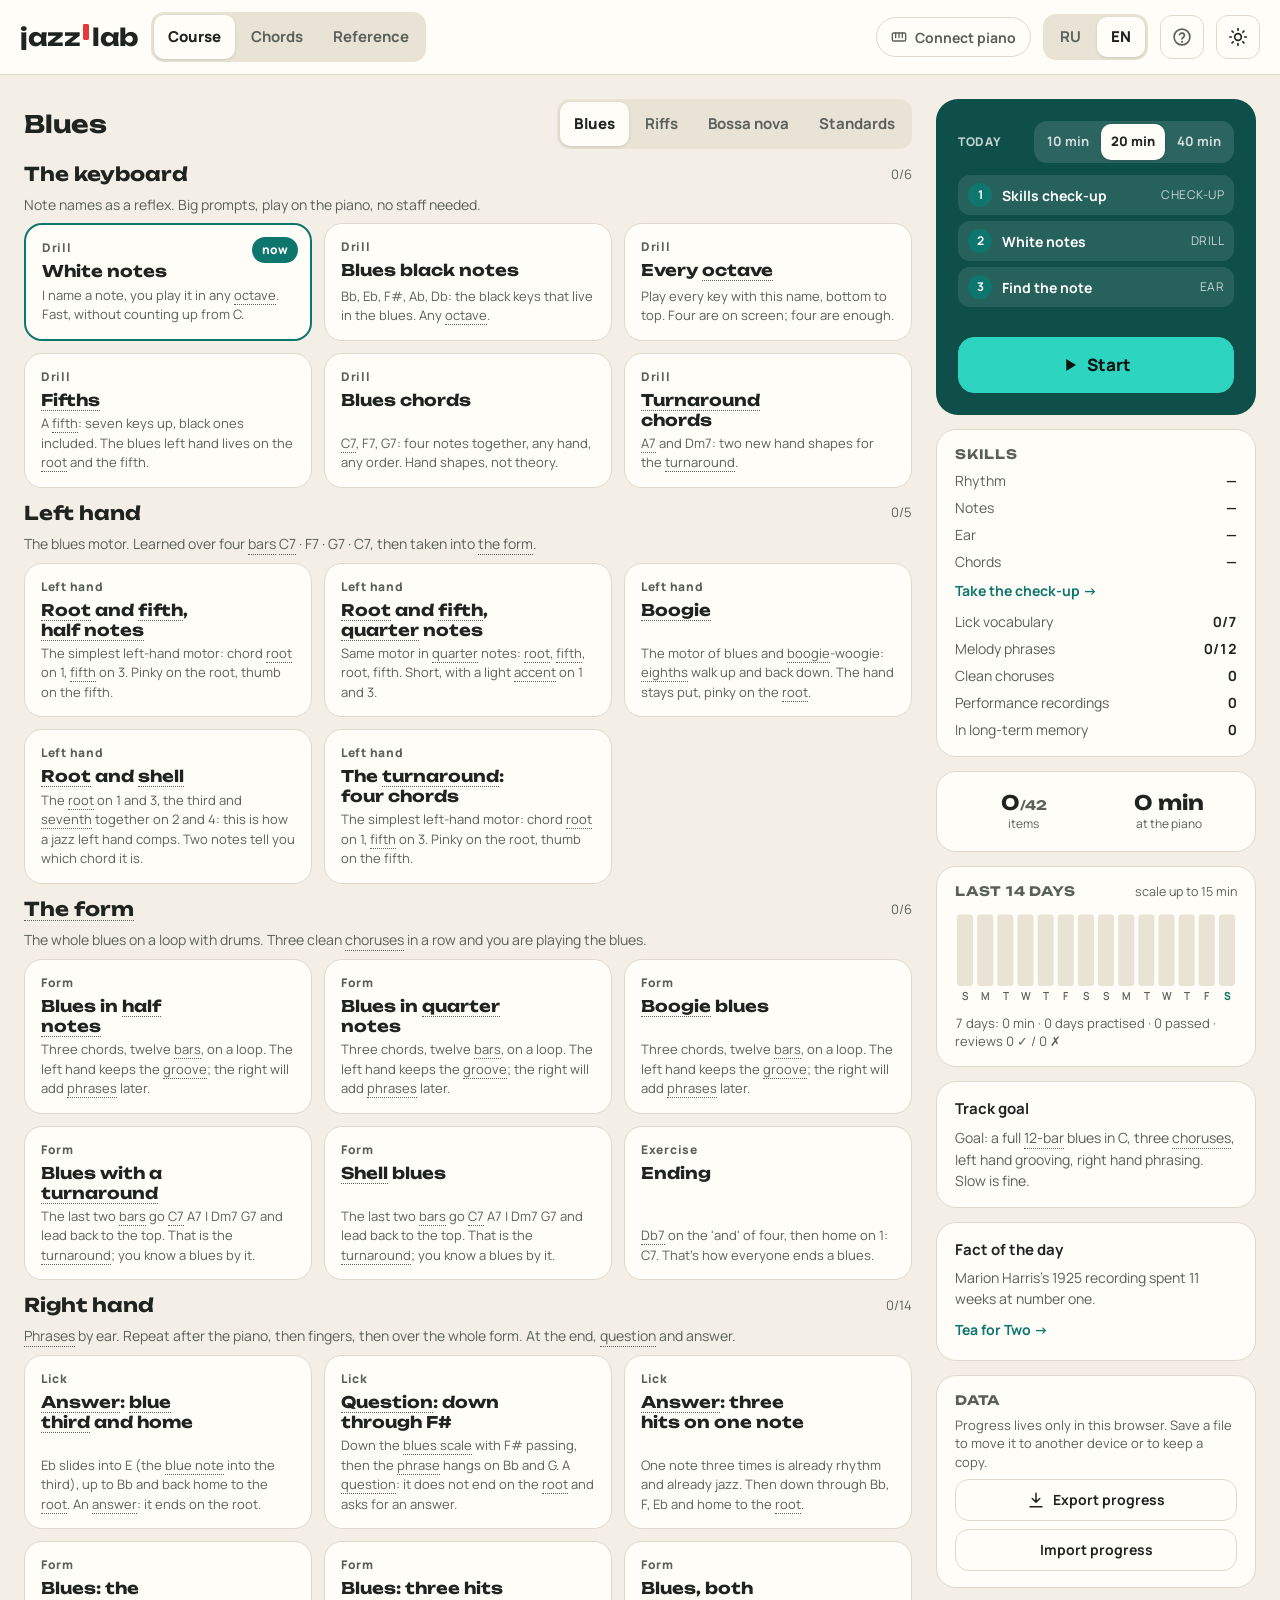
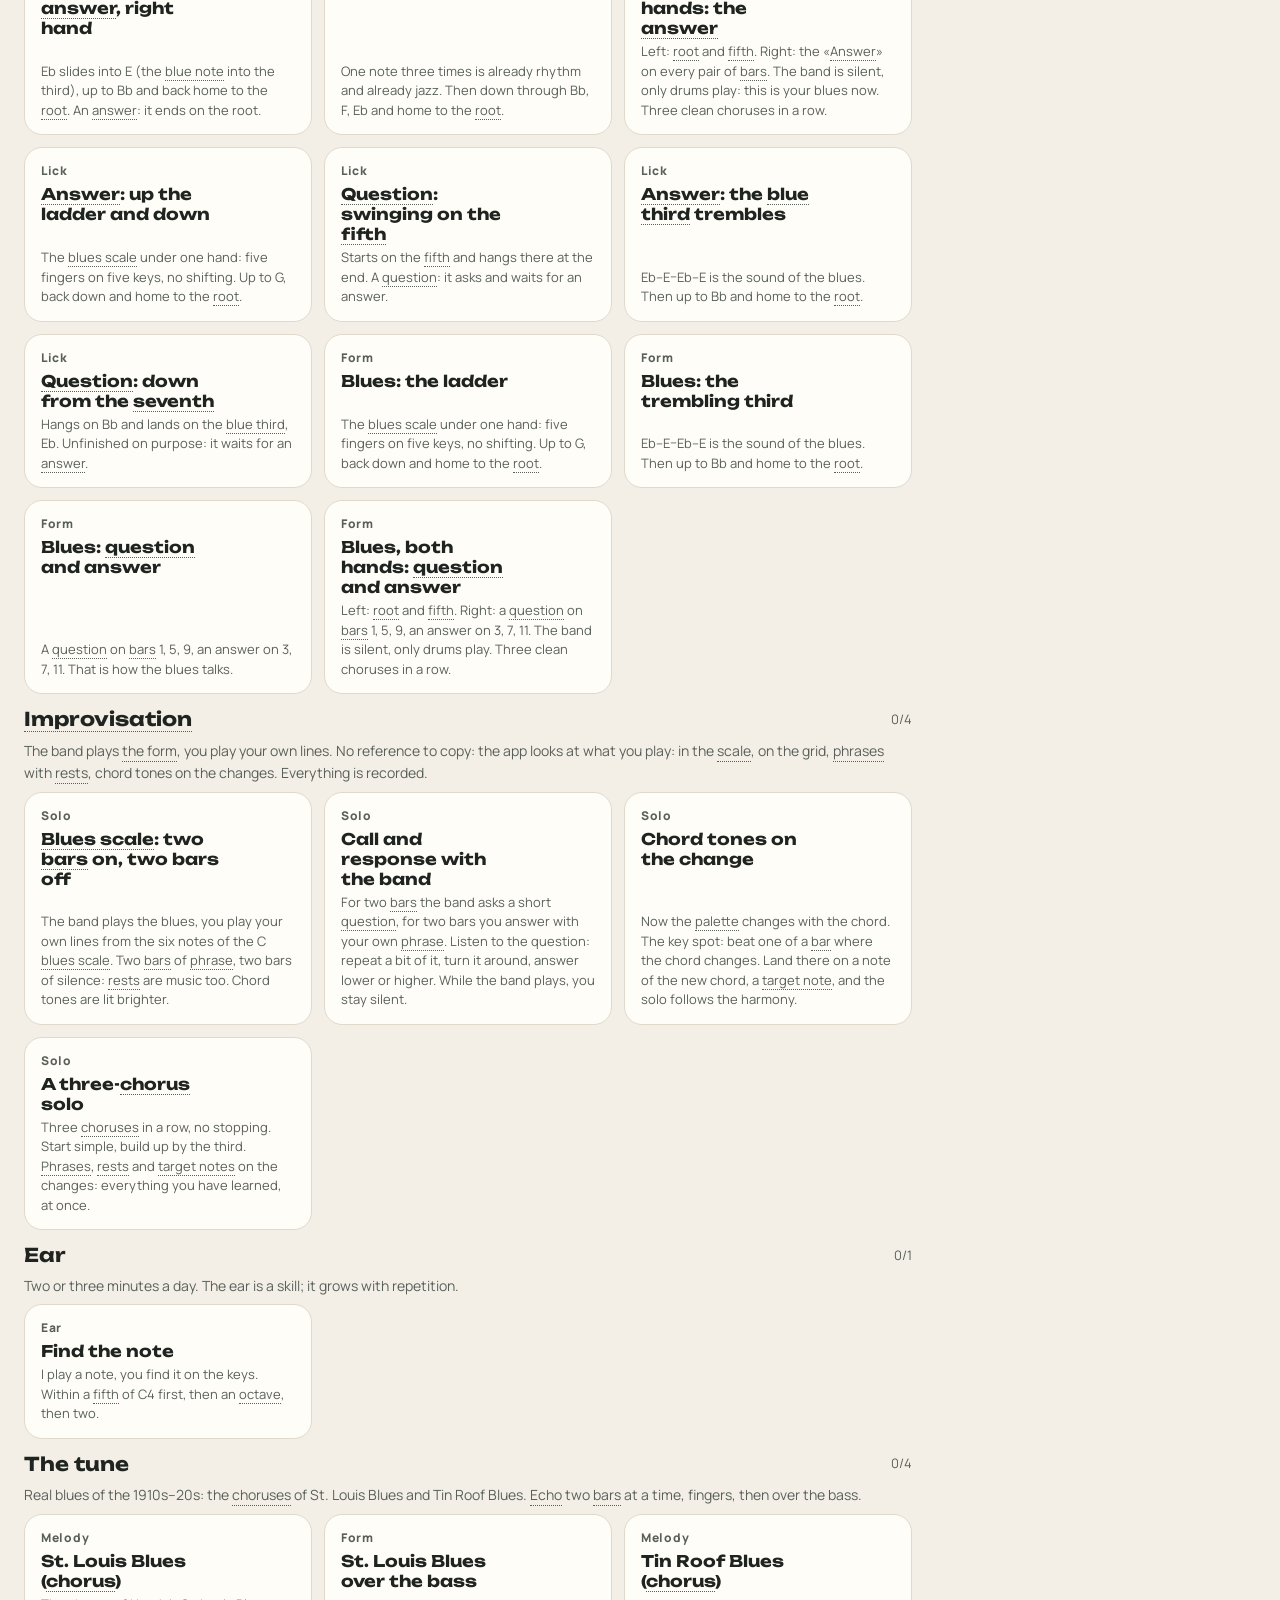
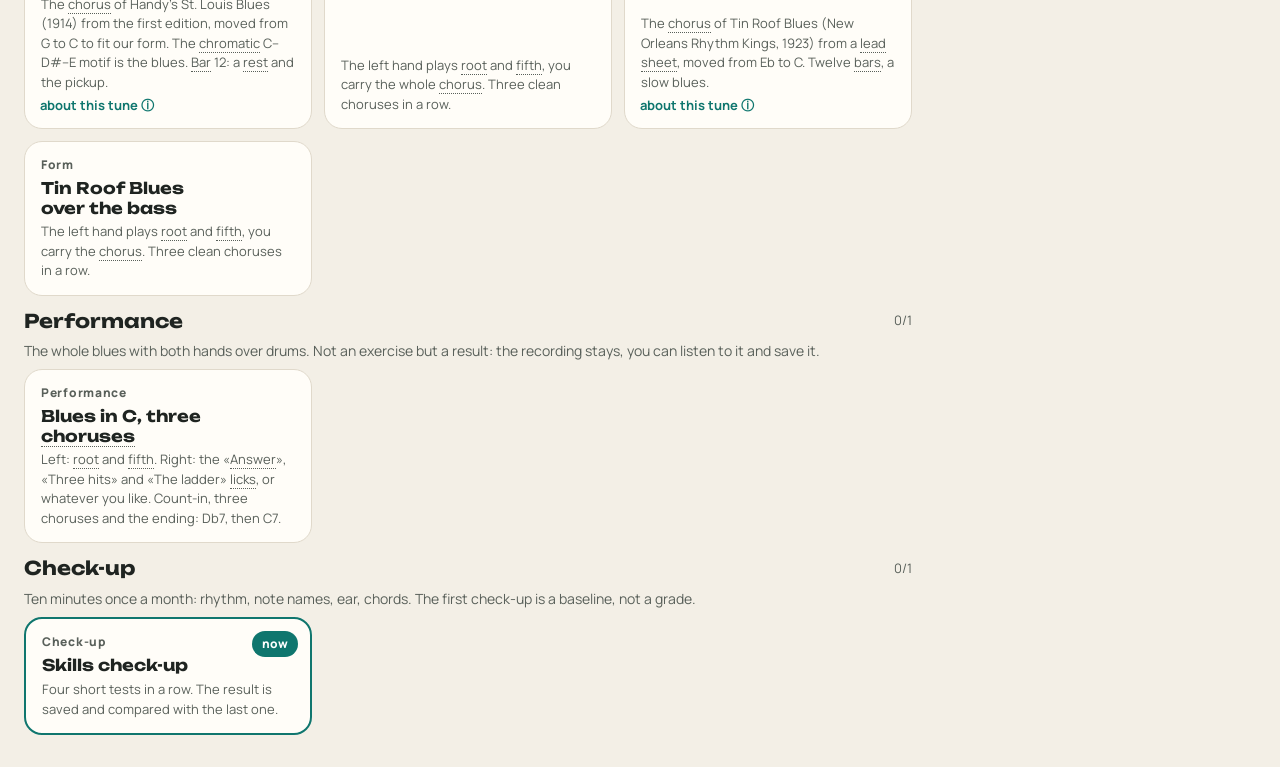
==== commit 956630fa: "Backup export / import, history by day with a 14-day chart, timing offset, per-chorus scoring, servi" ====
--- a/index.html
+++ b/index.html
@@ -17,6 +17,15 @@
   try { var th = JSON.parse(localStorage.getItem('jazzlab:theme')); if (th === 'dark' || th === 'light') document.documentElement.dataset.theme = th; var sc = JSON.parse(localStorage.getItem('jazzlab:scheme')); if (/^[a-z]+$/.test(sc)) document.documentElement.dataset.scheme = sc; } catch (e) {}
 </script>
 <script type="module" src="app/js/main.js"></script>
+<script>
+  // service worker (sw.js): fresh modules after a deploy, visited screens offline. Optional: without it nothing changes.
+  try {
+    var lh = /^(localhost|127\.0\.0\.1|\[::1\])$/.test(location.hostname);
+    if ('serviceWorker' in navigator && (location.protocol === 'https:' || lh)) {
+      window.addEventListener('load', function () { navigator.serviceWorker.register('sw.js').catch(function () {}); });
+    }
+  } catch (e) {}
+</script>
 </head>
 <body>
 <div id="app"><noscript>Jazzlab needs JavaScript.</noscript></div>
--- a/app/css/app.css
+++ b/app/css/app.css
@@ -144,7 +144,7 @@
 
 /* ---------- header ---------- */
 header.top { display: flex; align-items: center; gap: 12px; padding: 12px max(20px, env(safe-area-inset-right)) 12px max(20px, env(safe-area-inset-left));
-  background: var(--panel); border-bottom: 1px solid var(--line); flex-wrap: nowrap; min-width: 0; }
+  background: var(--panel); border-bottom: 1px solid var(--line); flex-wrap: nowrap; min-width: 0; position: relative; }
 header.top > * { flex: none; }
 header.top > .titles { flex: 0 1 auto; min-width: 80px; }
 header.top > .grow { flex: 1 1 0; min-width: 0; }
@@ -228,7 +228,7 @@
 svg.staff { width: 100%; height: 100%; display: block; }
 .legend { display: flex; flex-wrap: wrap; gap: 4px 16px; font-size: 13px; color: var(--muted); font-weight: 600; }
 .legend span { display: inline-flex; align-items: center; gap: 6px; }
-.legend .about { flex: 1 1 100%; font-weight: 500; }
+.legend .about { flex: 1 1 100%; display: block; font-weight: 500; }
 .dot { width: 11px; height: 11px; border-radius: 50%; display: inline-block; }
 .dot.rh { background: var(--rh); } .dot.lh { background: var(--lh); } .dot.ok { background: var(--ok); } .dot.meh { background: var(--meh); } .dot.bad { background: var(--bad); }
 .exscreen[data-stage="memory"] .staffwrap { visibility: hidden; }
@@ -256,6 +256,10 @@
 
 .kbpanel { flex: none; padding: 12px 16px; }
 .kb { position: relative; height: clamp(120px, 24dvh, 210px); display: flex; user-select: none; -webkit-user-select: none; touch-action: manipulation; }
+/* keyboard frame (.kbwrap) > sideways scroller (.kbscroll) > keys (.kb); on a desktop all keys fit and nothing scrolls */
+.kbwrap { position: relative; }
+.kb { min-width: 100%; }
+.kbnav { display: none; }
 .key { position: relative; cursor: pointer; }
 .white { flex: 1; background: var(--ivory); border: 1px solid var(--ivory-edge); border-top: none; border-radius: 0 0 8px 8px; margin-right: -1px;
   display: flex; flex-direction: column; justify-content: flex-end; align-items: center; padding-bottom: 8px; gap: 6px; z-index: 1; }
@@ -393,9 +397,15 @@
   header.top .chip span { display: none; }
 }
 @media (max-width: 900px) {
-  main.course { flex-direction: column; align-items: stretch; }
-  .courseside { width: 100%; }
-  .coursemain { width: 100%; }
+  /* one column (phone, iPad portrait): the Today card right under the title + tabs row (the one-tap session is the
+     main use), skills / stats / goal / fact after the sections. The two wrappers drop out of the box tree so `order`
+     can interleave their children; the desktop sticky column is untouched. */
+  main.course { flex-direction: column; align-items: stretch; gap: 14px; }
+  .coursemain, .courseside { display: contents; }
+  .coursemain > * { order: 2; min-width: 0; }
+  .coursemain > .row { order: 0; }
+  .courseside > * { order: 3; }
+  .courseside > .hero { order: 1; }
   .stages button { padding: 0 10px; }
   header.top { flex-wrap: wrap; row-gap: 10px; }
   header.top .chip { max-width: 220px; }
@@ -435,6 +445,22 @@
 .impchip { position: relative; z-index: 1; display: inline-flex; align-items: center; height: 32px; padding: 0 12px; border-radius: 999px; border: 1px solid var(--line); background: var(--sub); color: var(--fg); font-weight: 800; font-size: 13px; text-decoration: none; white-space: nowrap; }
 .impchip:hover { border-color: var(--accent); }
 .impchip.done { color: var(--ok); }
+
+/* ---------- glossary: a dotted word opens a short explanation ---------- */
+.term { border: 0; border-bottom: 1px dotted var(--muted); background: none; font: inherit; color: inherit; cursor: help; padding: 0; margin: 0; border-radius: 0; text-align: inherit; letter-spacing: inherit; }
+.term:hover, .term[aria-expanded="true"] { border-bottom-style: solid; border-bottom-color: var(--accent); }
+.term:focus-visible { outline: 2px solid var(--accent); outline-offset: 2px; }
+.stepcard .term { position: relative; z-index: 1; }
+.stepwhat { font-size: 14px; line-height: 1.4; color: var(--muted); }
+.stepwhat b { color: var(--fg); font-weight: 700; }
+.term-pop { position: absolute; z-index: 60; box-sizing: border-box; width: max-content; max-width: min(320px, calc(100vw - 16px)); padding: 14px 40px 14px 16px;
+  background: var(--panel); color: var(--fg); border: 1px solid var(--line); border-radius: 16px; box-shadow: 0 12px 32px rgba(0,0,0,.22); font-size: 15px; line-height: 1.4; text-align: left; font-weight: 500; letter-spacing: normal; text-transform: none; outline: none; }
+.term-pop .term-title { display: block; font: 700 16px/1.25 var(--display); margin-bottom: 4px; }
+.term-pop p { margin: 0; color: var(--fg); }
+.term-pop .term-more { display: inline-block; margin-top: 10px; font-weight: 700; font-size: 14px; color: var(--accent); text-decoration: none; }
+.term-pop .term-more:hover { text-decoration: underline; }
+.term-x { position: absolute; top: 4px; right: 4px; width: 36px; height: 36px; border: 0; border-radius: 10px; background: transparent; color: var(--muted); font-size: 24px; line-height: 1; cursor: pointer; }
+.term-x:hover { background: var(--sub); color: var(--fg); }
 
 /* ---------- improvisation screen ---------- */
 .chordchip { display: inline-flex; align-items: center; height: 40px; padding: 0 14px; border-radius: 12px; border: 1px solid var(--line); font-weight: 800; font-size: 14px; white-space: nowrap; }
@@ -497,6 +523,9 @@
 @media (max-width: 640px) {
   .roll .lnote, .roll .lrest { font-size: 12px; }
   .foothint { display: none; }
+  /* the form / solo / performance hint above the grid wraps instead of ending in "…" (the exercise screen keeps
+     one line: a wrapping loop result there would shift the staff mid-play) */
+  .formscreen .staffhead .fb { white-space: normal; } /* solo and performance screens are .formscreen too */
 }
 
 /* rhythm pattern in notation (like the book) + loop history */
@@ -555,6 +584,12 @@
 .todayitem b { width: 24px; height: 24px; border-radius: 50%; background: var(--accent); color: var(--accent-fg); display: inline-flex; align-items: center; justify-content: center; font-size: 12px; flex: none; }
 .todayitem span { flex: 1 1 0; min-width: 0; font-weight: 700; font-size: 14px; }
 .todayitem small { opacity: .75; font-size: 12px; text-transform: uppercase; letter-spacing: .04em; }
+.herohead { align-items: center; gap: 8px; flex-wrap: wrap; }
+.hero .seg.budget { background: rgba(255, 255, 255, .12); }
+.hero .seg.budget button { min-height: 36px; min-width: 0; padding: 0 10px; color: inherit; opacity: .8; font-size: 13px; }
+.hero .seg.budget button[aria-pressed="true"] { background: var(--panel); color: var(--fg); opacity: 1; }
+.todayothers { display: flex; flex-direction: column; gap: 4px; }
+.todayother { color: inherit; font-size: 14px; font-weight: 700; opacity: .9; }
 .btn.ghost { background: transparent; color: inherit; border-color: rgba(255, 255, 255, .35); }
 
 /* ---------- drill ---------- */
@@ -835,6 +870,45 @@
   .perfacts .btn span { display: inline; }
 }
 
+/* ---------- solo (improvisation) ---------- */
+.solopanel { overflow: auto; }
+.soloscreen .fgrid { flex: none; grid-auto-rows: 64px; }
+.soloscreen .fgrid.long { grid-auto-rows: 56px; max-height: 40dvh; } /* room for the role under the chord, above the beats */
+.soloscreen .kb { height: clamp(100px, 18dvh, 170px); }
+.frole { font-size: 11px; font-weight: 700; text-align: center; color: var(--muted); text-transform: lowercase; }
+.fcell[data-role="you"] .frole { color: var(--rh); }
+.fcell[data-role="band"] .frole { color: var(--lh); }
+.fcell[data-role="rest"], .fcell[data-role="band"] { border-style: dashed; }
+.fmark { position: absolute; top: 4px; right: 8px; font-size: 13px; font-weight: 800; color: var(--muted); }
+.fmark.ok { color: var(--ok); } .fmark.meh { color: var(--meh); } .fmark.bad { color: var(--bad); }
+.solopal { font-size: 15px; color: var(--muted); line-height: 1.5; }
+.solopal b { color: var(--fg); margin-right: 4px; }
+.solopal .ct { color: var(--accent); font-weight: 800; }
+.solopal .solochord { margin-left: 4px; }
+.soloboard { display: flex; flex-direction: column; gap: 10px; }
+.soloboard:empty { display: none; }
+.soloround { display: flex; flex-direction: column; gap: 6px; }
+.solohead { font-size: 14px; }
+.solohead .ok { color: var(--ok); } .solohead .muted { font-weight: 400; }
+.solostats { flex-wrap: wrap; }
+.solostats .dstat { min-width: 96px; text-align: center; }
+/* the palette's scale notes (not chord tones): a soft tint of --ext, dark labels; the chord tones keep their colours */
+.key.white.mk-pal { background: color-mix(in srgb, var(--ext) 28%, var(--ivory)); }
+.key.black.mk-pal { background: linear-gradient(color-mix(in srgb, var(--ext) 55%, var(--ebony-top)), color-mix(in srgb, var(--ext) 38%, var(--ebony)) 18%); }
+:root[data-theme="dark"] .key.white.mk-pal { background: color-mix(in srgb, var(--ext) 36%, var(--ivory)); }
+.key.white.mk-pal .lbl { color: color-mix(in srgb, var(--lbl) 62%, #000); } /* AA on the tint in every scheme */
+.soloscreen .key.far[class*=" mk-"] { opacity: .55; }
+@media (max-width: 640px) {
+  .solopanel { overflow: visible; }
+  .soloscreen .fgrid, .soloscreen .fgrid.long { grid-auto-rows: minmax(58px, auto); max-height: none; }
+  /* the bar number and the mark sit above the chord, not over it; a chord name breaks only at the space ("Gm7 C7") */
+  .soloscreen .fgrid .fcell, .soloscreen .fgrid.long .fcell { padding: 18px 2px 10px; justify-content: flex-start; }
+  .soloscreen .fno { top: 3px; left: 6px; }
+  .soloscreen .fchord, .soloscreen .fgrid.long .fchord { font-size: 13px; letter-spacing: -0.03em; overflow-wrap: normal; }
+  .fmark { top: 2px; right: 5px; font-size: 11px; }
+  .solostats .dstat { min-width: 0; flex: 1 1 40%; }
+}
+
 /* ---------- check-up (diag) and the Skills card ---------- */
 .diagscreen .kbpanel, .diagscreen .padpanel, .diagscreen .anspanel { display: none; }
 .diagscreen[data-input="keys"] .kbpanel { display: block; }
@@ -904,7 +978,7 @@
   .exscreen .stages::-webkit-scrollbar { display: none; }
   .exscreen .stages button { flex: 1 0 auto; min-width: 0; min-height: 38px; padding: 0 8px; font-size: 13.5px; }
 
-  /* footer: row 1 = segmented controls (scrollable) [+ prev/next/listen on the notes stage]; row 2 = tempo stepper + primary button */
+  /* footer: row 1 = segmented controls (wrapping) [+ prev/next/listen on the notes stage]; row 2 = tempo stepper + primary button */
   footer.actions { gap: 8px; padding: 8px max(12px, env(safe-area-inset-right)) max(12px, env(safe-area-inset-bottom)) max(12px, env(safe-area-inset-left)); }
   footer.actions { margin-top: auto; }
   footer.actions > * { order: 3; }
@@ -912,8 +986,8 @@
   footer.actions::after { content: ""; order: 2; flex: 0 0 100%; height: 0; margin-top: -8px; } /* forced line break */
   footer.actions > .grow { display: none; }
   .lickscreen[data-lstage="fingers"] .footsegs, .lickscreen[data-lstage="memory"] .footsegs { display: none; } /* all its controls are hidden there */
-  .footsegs { display: flex; align-items: center; gap: 8px; flex: 1 1 0; min-width: 0; overflow-x: auto; overscroll-behavior-x: contain; scrollbar-width: none; }
-  .footsegs::-webkit-scrollbar { display: none; }
+  /* the segments wrap onto a second line instead of scrolling: a hidden scroller cut «Drums / Metronome» off the edge */
+  .footsegs { display: flex; flex-wrap: wrap; align-items: center; gap: 8px; flex: 1 1 0; min-width: 0; }
   footer.actions .seg button { min-height: 36px; min-width: 0; padding: 0 11px; font-size: 14px; }
   footer.actions .iconbtn { width: 40px; height: 40px; }
   footer.actions .pair { gap: 4px; }
@@ -951,13 +1025,14 @@
 @media (max-width: 640px) {
   .seg.big > * { flex: none; }
   .seg.big small { display: none; }
+}
 /* phone: the home / course header in two tight rows — brand · piano · theme, then sections · language */
 @media (max-width: 640px) {
   header.top:has(.brand) { flex-wrap: wrap; gap: 8px; row-gap: 10px; }
   header.top:has(.brand) > .brand { order: 1; }
   header.top:has(.brand) > .grow { order: 2; }
   header.top:has(.brand) > .chip { order: 3; }
-  header.top:has(.brand) > .settings { order: 4; }
+  header.top:has(.brand) > .iconbtn, header.top:has(.brand) > .settings { order: 4; }
   header.top:has(.brand) > .navtabs { order: 5; flex: 1 1 60%; min-width: 0; }
   header.top:has(.brand) > .navtabs a { flex: 1 1 0; justify-content: center; }
   header.top:has(.brand) > .seg:not(.navtabs) { order: 6; }
@@ -966,3 +1041,144 @@
   header.top:has(.brand) > .chip { padding: 0; width: 44px; justify-content: center; }
   header.top:has(.brand) > .chip span { display: none; }
 }
+
+/* ---------- reference (wiki) ---------- */
+.itemwrap { position: relative; display: flex; flex-direction: column; }
+.itemwrap > .item { flex: 1 1 auto; }
+.item.haswiki { padding-bottom: 36px; }
+.wikilink { position: absolute; left: 16px; bottom: 10px; font-size: 13px; font-weight: 700; color: var(--accent); text-decoration: none; padding: 4px 0; }
+.wikilink:hover { text-decoration: underline; }
+.factcard .sklink { display: inline-block; margin-top: 8px; }
+.factcard[hidden] { display: none; }
+main.wikimain { flex: 1; display: flex; flex-direction: column; gap: 22px; padding: 24px max(24px, env(safe-area-inset-right)) 40px max(24px, env(safe-area-inset-left)); max-width: 1160px; width: 100%; margin: 0 auto; }
+.wikihead h1 { margin: 2px 0 4px; }
+.wikigroup h2 { font: 500 19px/1.25 var(--display); margin: 0 0 12px; }
+.wiki { display: grid; grid-template-columns: repeat(3, minmax(0, 1fr)); gap: 14px; }
+.wikicard { display: flex; flex-direction: column; overflow: hidden; border-radius: 18px; border: 1px solid var(--line); background: var(--panel); color: var(--fg); text-decoration: none; }
+.wikicard:hover { border-color: var(--accent); }
+.wikithumb { margin: 0; aspect-ratio: 16 / 9; background: var(--sub); overflow: hidden; }
+.wikithumb img { width: 100%; height: 100%; object-fit: cover; object-position: center 25%; display: block; }
+.wikicardtext { display: flex; flex-direction: column; gap: 4px; padding: 14px 16px 16px; }
+.wikicardtext b { font: 700 16px/1.3 var(--display); }
+.wikicardtext span { font-size: 14px; color: var(--muted); }
+.wikiart { max-width: 720px; width: 100%; margin: 0 auto; display: flex; flex-direction: column; gap: 6px; font-size: 16px; line-height: 1.65; }
+.wikiart h1 { margin: 2px 0 0; line-height: 1.2; }
+.wikiart p { margin: 6px 0; }
+.wikiart .wikilead { font-size: 18px; line-height: 1.55; }
+.wikiback { font-size: 14px; font-weight: 700; color: var(--accent); text-decoration: none; margin-bottom: 8px; }
+.wikifig { margin: 10px 0; }
+.wikifig img { display: block; max-width: 100%; max-height: 460px; height: auto; border-radius: 16px; background: var(--sub); }
+.wikifig figcaption { margin-top: 6px; font-size: 12px; line-height: 1.4; }
+.wikifig figcaption a, .wikisources, .wikisources a { color: var(--muted); }
+.wikifacts { padding: 14px 18px; margin: 12px 0 4px; }
+.wikifacts ul { margin: 6px 0 0; padding-left: 20px; font-size: 15px; }
+.wikifacts li + li { margin-top: 4px; }
+.wikisec h2 { font: 500 17px/1.25 var(--display); margin: 16px 0 6px; }
+.wikilinks { margin: 0; padding-left: 20px; }
+.wikilinks a { color: var(--accent); font-weight: 600; }
+.wikichips { display: flex; flex-wrap: wrap; gap: 8px; }
+.wikichips .chip { text-decoration: none; }
+.wikisources { margin-top: 18px; font-size: 12px; line-height: 1.5; overflow-wrap: anywhere; }
+/* "How to use": the card on top of the reference index, and the screen itself (reuses .wikiart) */
+.helpcard { display: flex; align-items: center; gap: 16px; padding: 16px 20px; border-radius: 18px; border: 1px solid var(--accent); background: var(--sub); color: var(--fg); text-decoration: none; }
+.helpcard:hover { background: var(--panel); }
+.helpcard .wikicardtext { padding: 0; }
+.helpq { flex: none; display: inline-flex; align-items: center; justify-content: center; width: 44px; height: 44px; border-radius: 50%; background: var(--accent); color: var(--accent-fg); font: 700 22px var(--display); }
+.helpart { max-width: 70ch; }
+.helptoc { display: flex; flex-wrap: wrap; gap: 8px; margin: 4px 0 8px; }
+.helpsec { scroll-margin-top: 16px; }
+.helpsec h2 { font: 500 22px/1.25 var(--display); margin: 22px 0 6px; }
+.helpbtn { color: var(--muted); }
+.helpbtn:hover { color: var(--fg); border-color: var(--muted); }
+.midinote { position: absolute; z-index: 30; top: calc(100% + 8px); right: max(20px, env(safe-area-inset-right)); max-width: min(340px, calc(100vw - 24px)); padding: 12px 16px;
+  border-radius: 14px; border: 1px solid var(--line); background: var(--panel); color: var(--fg); box-shadow: 0 12px 32px rgba(0,0,0,.18); font-size: 14px; line-height: 1.45; }
+.midinote a { display: inline-block; margin-top: 4px; font-weight: 700; color: var(--accent); }
+@media (max-width: 1000px) { .wiki { grid-template-columns: repeat(2, minmax(0, 1fr)); } }
+@media (max-width: 640px) {
+  main.wikimain { padding: 16px 16px 32px; gap: 18px; }
+  .wiki { grid-template-columns: 1fr; }
+  .wikiart { font-size: 15px; }
+  .wikiart .wikilead { font-size: 17px; }
+  .helpcard { padding: 14px 16px; gap: 12px; }
+  .helpsec h2 { font-size: 20px; }
+  .helptoc .chip { max-width: 100%; }
+  header.top:has(.brand) > .navtabs a { flex: 1 1 auto; padding: 0 4px; font-size: 14px; }
+}
+
+/* keys drill: the landmark-cards toggle exists only on a phone */
+.khints { display: none; }
+
+/* ---------- phone (<=640px): a playable keyboard ----------
+   44px white keys in a sideways scroller (keyboard.js reveal() brings the keys to press into view, the
+   «‹» «›» buttons move by an octave); the keyboard panel sticks to the bottom of the screen, above the
+   footer on the exercise screens (--foot-h, set by trackFootH in ui.js) */
+@media (max-width: 640px) {
+  .kbscroll { overflow-x: auto; overflow-y: hidden; overscroll-behavior-x: contain; scrollbar-width: none; padding-bottom: 10px; margin-bottom: -10px; }
+  .kbscroll::-webkit-scrollbar { display: none; }
+  .kb { width: calc(var(--nw, 14) * 44px); }
+  .kb .key { touch-action: none; }
+  .kbnav { display: flex; align-items: center; justify-content: center; position: absolute; top: 50%; z-index: 5; width: 40px; height: 40px; margin-top: -26px; padding: 0 0 3px;
+    border: 1px solid var(--line); border-radius: 12px; background: color-mix(in srgb, var(--panel) 82%, transparent); color: var(--fg); box-shadow: var(--shadow);
+    font: 700 26px/1 var(--display); cursor: pointer; touch-action: manipulation; transition: opacity .15s; }
+  .kbnav.prev { left: 6px; } .kbnav.next { right: 6px; }
+  .kbnav:disabled { opacity: 0; pointer-events: none; }
+
+  .kbpanel { position: sticky; bottom: 0; z-index: 4; background: var(--bg); border: 0; border-radius: 0; box-shadow: 0 -1px 0 var(--line);
+    padding: 8px env(safe-area-inset-right) 10px env(safe-area-inset-left); }
+  .kbpanel .kbhead { padding: 0 16px; }
+  .exscreen main.ex > .kbpanel { bottom: var(--foot-h, 128px); margin-left: calc(-1 * max(20px, env(safe-area-inset-left))); margin-right: calc(-1 * max(20px, env(safe-area-inset-right))); }
+  .exscreen footer.actions { position: sticky; bottom: 0; z-index: 5; background: var(--bg); box-shadow: 0 -1px 0 var(--line); }
+  .cscreen main > .kbpanel { padding-bottom: max(10px, env(safe-area-inset-bottom)); margin-left: calc(-1 * max(24px, env(safe-area-inset-left))); margin-right: calc(-1 * max(24px, env(safe-area-inset-right))); }
+
+  .kb, .drillscreen .kb, .formscreen .kb, .perfscreen .kb, .bigkb .kb, .dkb .kb,
+  .cscreen main.practice .bigkb .kb, .cscreen main.keys .bigkb .kb, .cscreen main.lesson .kb { height: clamp(150px, 24dvh, 220px); }
+  .impscreen .kb, .lickscreen .kb { height: clamp(130px, 20dvh, 180px); }
+
+  /* keys drill: compact prompt row, the landmark cards behind the «Hints» toggle */
+  .cscreen main.keys { gap: 10px; padding-top: 12px; padding-bottom: max(8px, env(safe-area-inset-bottom)); }
+  .cscreen main.keys .krow { gap: 10px; }
+  .cscreen main.keys .ktarget { font-size: 56px; }
+  .cscreen main.keys .kru { font-size: 28px; }
+  .cscreen main.keys .kfb { padding: 10px 14px; border-radius: 14px; gap: 2px; }
+  .cscreen main.keys .kfb b { font-size: 16px; } .cscreen main.keys .kfb span { font-size: 14px; line-height: 1.35; }
+  .cscreen main.keys .kfoot { gap: 6px 8px; }
+  .cscreen main.keys .kfoot > .meta { flex: 1 1 100%; }
+  .cscreen main.keys .kfoot > .grow { display: none; }
+  .cscreen main.keys .kfoot .btn { flex: 1 1 0; min-height: 40px; padding: 0 12px; }
+  .khints { display: inline-flex; }
+  .khints[aria-pressed="true"] { border-color: var(--accent); color: var(--accent); }
+  .cscreen main.keys:not([data-hints="1"]) .lms { display: none; }
+}
+
+/* ---------- timing offset (appearance popover) and the check-up's suggestion ---------- */
+.latrow { gap: 10px; align-items: center; }
+.latout { min-width: 76px; text-align: center; font-weight: 800; font-variant-numeric: tabular-nums; }
+.latreset { min-height: 42px; padding: 0 12px; font-size: 14px; }
+.pophint { font-size: 13px; line-height: 1.35; color: var(--muted); }
+.dlat { flex: 1 1 100%; display: flex; flex-wrap: wrap; align-items: center; gap: 8px 12px; padding: 10px 12px; border-radius: 14px;
+  background: var(--meh-soft); color: var(--fg); font-size: 14px; line-height: 1.35; }
+.dlat span { flex: 1 1 220px; }
+
+/* ---------- home: history by day, today's numbers, data (export / import) ---------- */
+.history { padding: 16px 18px; display: flex; flex-direction: column; gap: 8px; }
+.history .row { align-items: baseline; }
+.histchart svg { display: block; width: 100%; height: 96px; }
+.histchart .hslot { fill: var(--sub); }
+.histchart .hbar { fill: var(--muted); }
+.histchart .hbar.today { fill: var(--accent); }
+.histchart .hlbl { font: 600 10px var(--body); fill: var(--muted); }
+.histchart .hlbl.today { font-weight: 800; fill: var(--accent); }
+.histweek { margin: 0; font-size: 13px; line-height: 1.4; color: var(--muted); font-variant-numeric: tabular-nums; }
+.herotoday { font-size: 14px; font-weight: 600; opacity: .9; font-variant-numeric: tabular-nums; }
+.datapanel { padding: 16px 18px; display: flex; flex-direction: column; gap: 8px; }
+.datapanel > .muted { font-size: 13px; line-height: 1.4; }
+.databtns { flex-wrap: wrap; gap: 8px; }
+.databtns .btn { flex: 1 1 130px; min-height: 42px; padding: 0 12px; font-size: 14px; }
+.dataconfirm { display: flex; flex-direction: column; gap: 6px; padding: 10px 12px; border-radius: 14px; background: var(--sub); font-size: 14px; line-height: 1.4; }
+.dataconfirm p { margin: 0; }
+.dataconfirm .row { gap: 8px; flex-wrap: wrap; }
+.dataconfirm .btn { min-height: 40px; padding: 0 14px; font-size: 14px; }
+.datamsg { margin: 0; font-size: 13px; line-height: 1.4; }
+.datamsg:empty { display: none; }
+.datamsg.ok { color: var(--ok); } .datamsg.bad { color: var(--bad); }
+.dataconfirm[hidden] { display: none; }
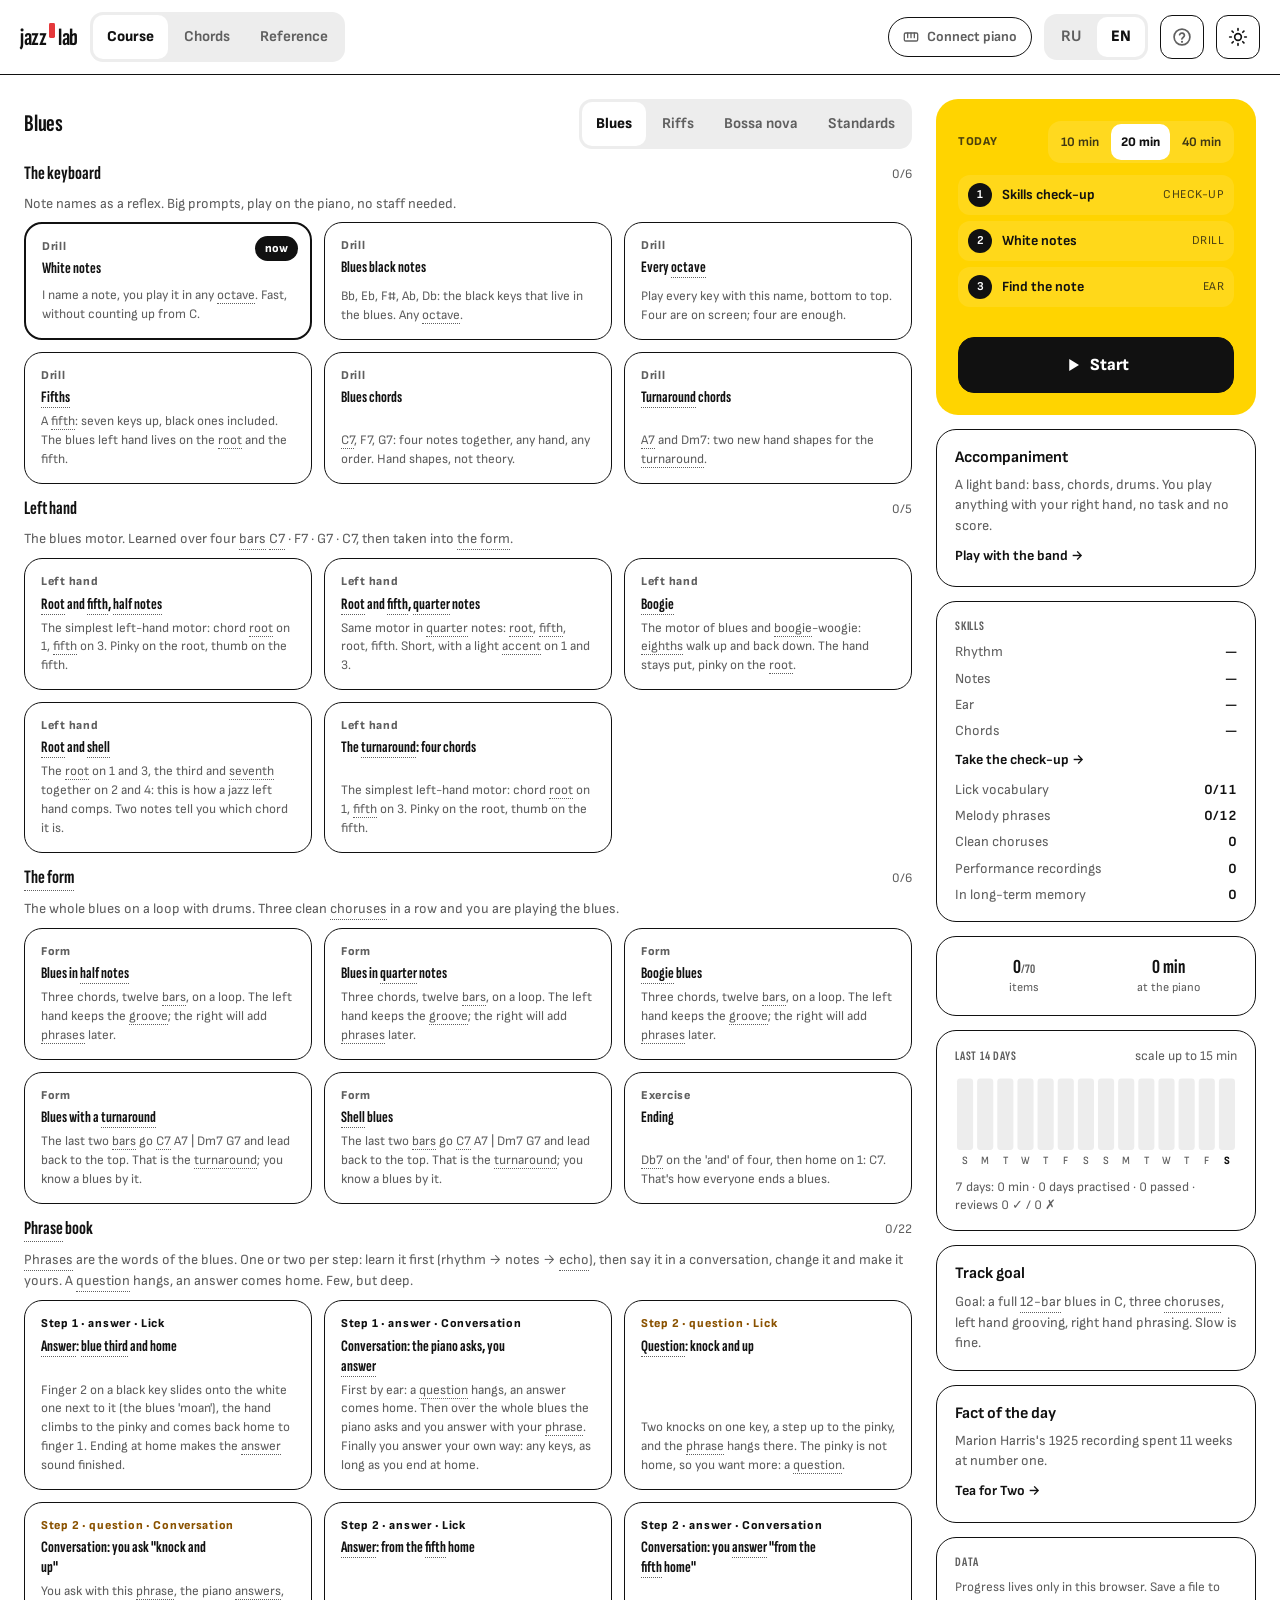
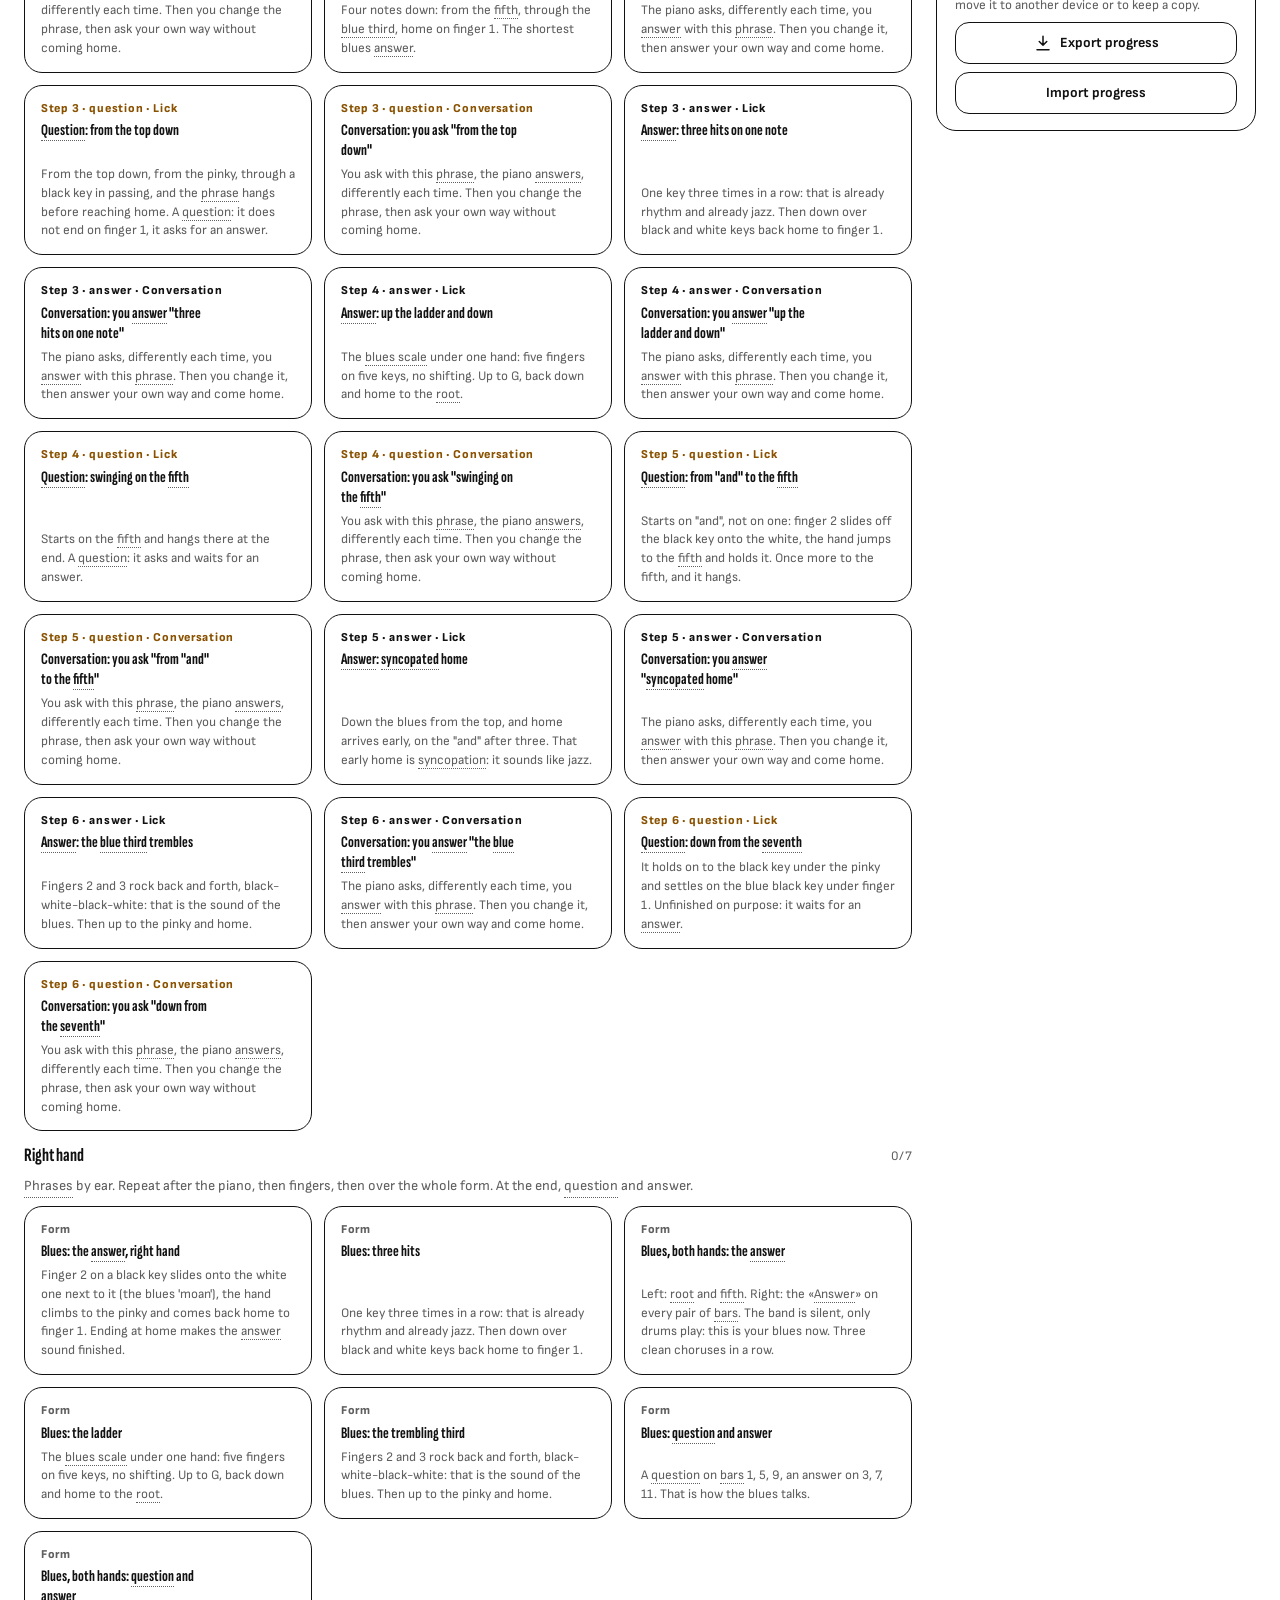
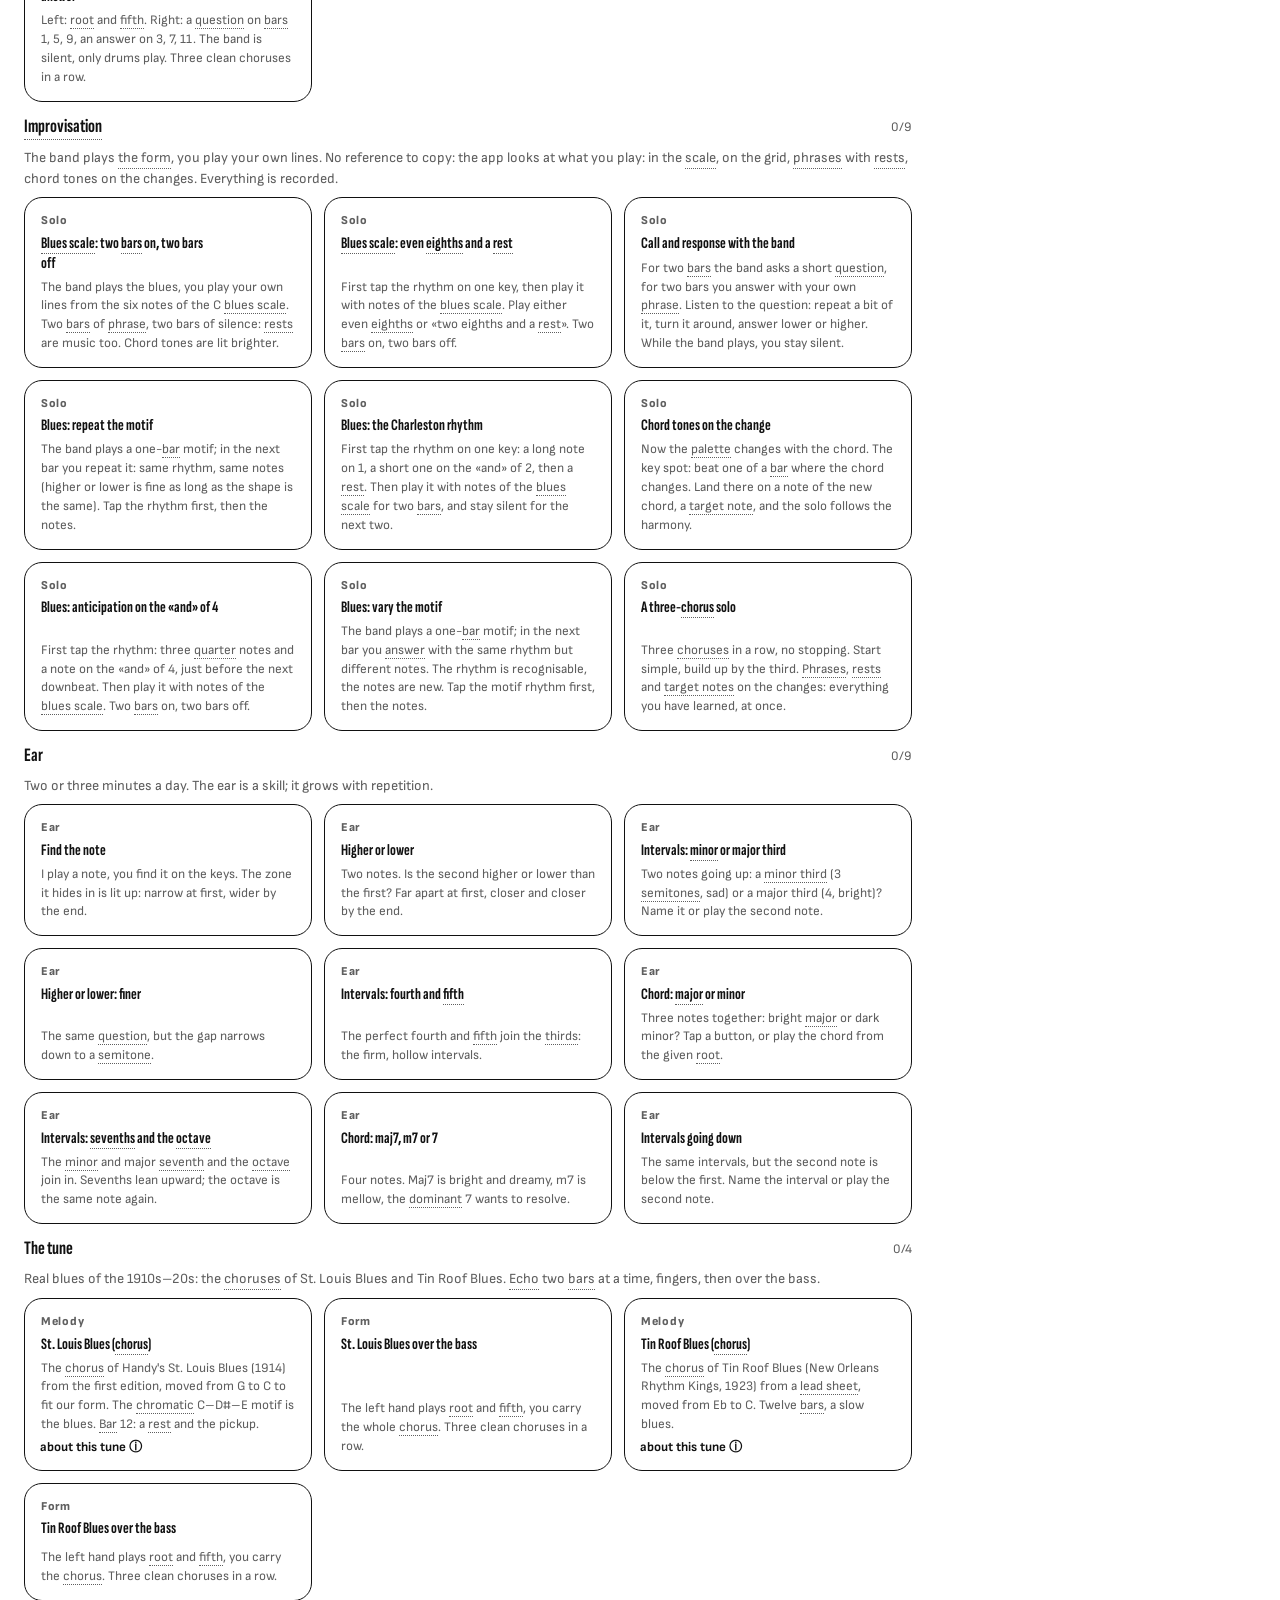
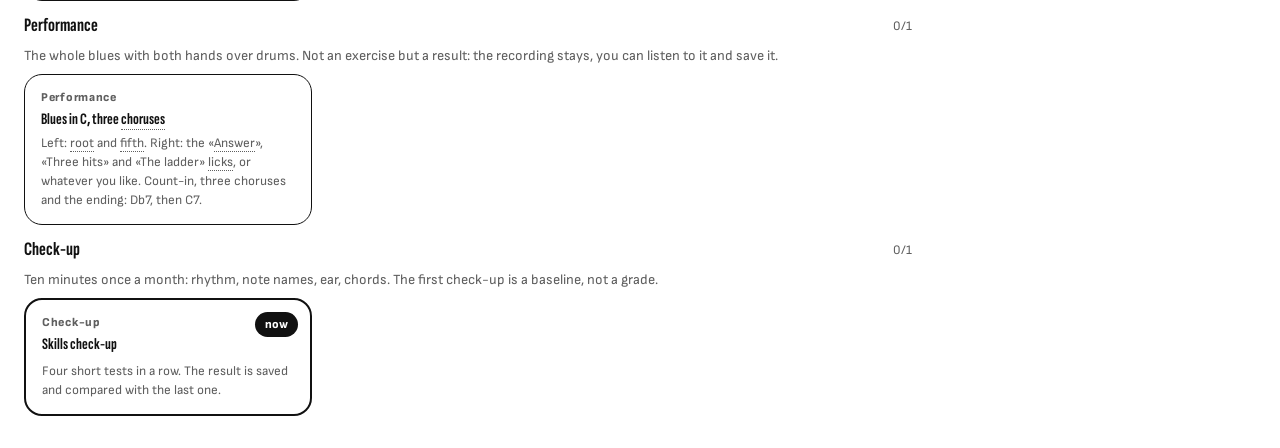
==== commit c5ebbf67: "Visual language: one palette «cover» (ink, paper, one yellow), Sofia Sans fonts, scheme picker remov" ====
--- a/index.html
+++ b/index.html
@@ -3,18 +3,18 @@
 <head>
 <meta charset="utf-8">
 <meta name="viewport" content="width=device-width, initial-scale=1, viewport-fit=cover">
-<meta name="theme-color" content="#f3efe6">
+<meta name="theme-color" content="#ffffff">
 <meta name="apple-mobile-web-app-capable" content="yes">
 <title>Jazzlab</title>
 <link rel="icon" href="app/icons/favicon.svg" type="image/svg+xml">
 <link rel="apple-touch-icon" href="app/icons/apple-touch-icon.png">
 <link rel="preconnect" href="https://fonts.googleapis.com">
 <link rel="preconnect" href="https://fonts.gstatic.com" crossorigin>
-<link rel="stylesheet" href="https://fonts.googleapis.com/css2?family=Noto+Music&family=Unbounded:wght@500;700&family=Manrope:wght@400;500;600;700;800&display=swap">
+<link rel="stylesheet" href="https://fonts.googleapis.com/css2?family=Noto+Music&family=Sofia+Sans+Extra+Condensed:wght@700;800;900&family=Sofia+Sans:wght@400;500;700&display=swap">
 <link rel="stylesheet" href="app/css/app.css">
 <script>
   // apply the saved theme before first paint (no flash)
-  try { var th = JSON.parse(localStorage.getItem('jazzlab:theme')); if (th === 'dark' || th === 'light') document.documentElement.dataset.theme = th; var sc = JSON.parse(localStorage.getItem('jazzlab:scheme')); if (/^[a-z]+$/.test(sc)) document.documentElement.dataset.scheme = sc; } catch (e) {}
+  try { var th = JSON.parse(localStorage.getItem('jazzlab:theme')); if (th === 'dark' || th === 'light') document.documentElement.dataset.theme = th; if (th === 'dark') document.querySelector('meta[name="theme-color"]').content = '#0e0e0f'; } catch (e) {}
 </script>
 <script type="module" src="app/js/main.js"></script>
 <script>
--- a/app/css/app.css
+++ b/app/css/app.css
@@ -1,117 +1,47 @@
-/* Jazzlab palettes. Every scheme defines the same tokens for light and dark (checked for WCAG AA):
-   "bossa" (default, sand + sea green), "studio", "club", "bluenote", "vinyl".
-   --cta: the accent button on the dark hero card; --lbl: key labels on ivory; --vignette: faint stage light on body (dark only). */
+/* Jazzlab palette «cover» (Blue Note covers): ink + paper, one yellow, hard rules instead of cards, zero radius.
+   One palette, light and dark (checked for WCAG AA in tests/theme.test.mjs). Colour carries meaning:
+   --hot (yellow) only for «now / current» and the one primary block of a screen; --rh / --lh only for hands;
+   --ok / --meh / --bad only for results. --accent is ink (primary buttons, emphasis), not a hue.
+   Keys stay light in both themes, so their fills have theme-invariant tokens (--rh-key, --lh-key, --key-ink). */
 :root {
-  --bg: #f3efe6; --panel: #fffdf8; --sub: #e9e3d6; --fg: #1f2421; --muted: #59605a; --line: #e0d9cb;
-  --accent: #0f766e; --accent-fg: #ffffff; --hero: #0f4f4a; --hero-fg: #ffffff; --cta: #2dd4bf; --cta-fg: #0b1413;
-  --rh: #1f5fbf; --rh-soft: #dce6f6; --lh: #c2410c; --lh-soft: #f7dccb;
-  --ok: #137a38; --ok-soft: #dcf0e1; --meh: #935700; --meh-soft: #f6e7c8; --bad: #be123c; --bad-soft: #fbe0e6; --none: #e0d9cb;
-  --paper: #fffdf8; --staff: #7a7f78; --band: rgba(31, 95, 191, .12);
-  --ivory: #fffdf6; --ivory-edge: #cfc8b8; --ebony: #1f2421; --ebony-top: #3b403d; --lbl: #5f655e;
-  --vignette: none; --on: #ffffff; /* text on solid ok / bad / hand-colour fills */
-  --shadow: 0 1px 3px rgba(31, 36, 33, .14);
-  --display: "Unbounded", "Arial Black", system-ui, sans-serif;
-  --body: "Manrope", system-ui, -apple-system, "Segoe UI", sans-serif;
+  --bg: #ffffff; --panel: #ffffff; --sub: #ededed; --fg: #111111; --muted: #5f5f5f; --line: #111111; --hair: #cfcfcf;
+  --accent: #111111; --accent-fg: #ffffff; --hot: #ffd400; --hot-fg: #111111; --hero: #ffd400; --hero-fg: #111111; --cta: #111111; --cta-fg: #ffffff;
+  --rh: #1b4fd6; --rh-soft: #dbe4fb; --lh: #cf3215; --lh-soft: #fbdcd3;
+  --ok: #0f6b33; --ok-soft: #dcefe2; --meh: #8a5200; --meh-soft: #f7e6c4; --bad: #b3123a; --bad-soft: #fadde4; --none: #dcdcdc;
+  --paper: #ffffff; --staff: #777777; --band: rgba(27, 79, 214, .12);
+  --ivory: #ffffff; --ivory-edge: #111111; --ebony: #111111; --ebony-top: #111111; --lbl: #5f5f5f;
+  --rh-key: #1b4fd6; --lh-key: #cf3215; --key-ink: #111111; --key-paper: #ffffff;
+  --on: #ffffff; /* text on solid ok / bad / hand-colour fills */
+  --k3: #1b4fd6; --k7: #cf3215; /* chord-tone roles (third, seventh): still the hand hues, kept as their own tokens */
+  --rule: 3px;
+  --display: "Sofia Sans Extra Condensed", "Arial Narrow", system-ui, sans-serif;
+  --body: "Sofia Sans", system-ui, -apple-system, "Segoe UI", sans-serif;
   --music: "Noto Music", "Bravura", "Segoe UI Symbol", serif;
+  /* type scale: caption 12 / body 16 / lead 18 / display 22 · 30 · 44 · 72; --t-giant for the one focal value of a screen */
+  --t-cap: 12px; --t-body: 16px; --t-lead: 18px; --t-d1: 22px; --t-d2: 30px; --t-d3: 44px; --t-d4: 72px;
+  --t-giant: clamp(72px, 12vw, 150px);
   color-scheme: light;
 }
 :root[data-theme="dark"] {
-  --bg: #0f1514; --panel: #171f1e; --sub: #212b2a; --fg: #ebefe9; --muted: #a3aca6; --line: #2b3634;
-  --accent: #2dd4bf; --accent-fg: #0b1413; --hero: #163a37; --hero-fg: #ffffff; --cta: #2dd4bf; --cta-fg: #0b1413;
-  --rh: #7aa7f5; --rh-soft: #213a5e; --lh: #fb8a4c; --lh-soft: #57301a;
-  --ok: #4ade80; --ok-soft: #14331f; --meh: #eab308; --meh-soft: #40351a; --bad: #fb7185; --bad-soft: #4a1d27; --none: #2f3a38;
-  --paper: #131a19; --staff: #85908b; --band: rgba(122, 167, 245, .16);
-  --ivory: #e9e6dc; --ivory-edge: #8d8a80; --ebony: #070a0a; --ebony-top: #2a302e; --lbl: #5f655e;
-  --vignette: radial-gradient(ellipse 90% 55% at 50% 0%, rgba(45, 212, 191, .07), transparent 75%);
-  --on: var(--bg);
-  --shadow: 0 1px 3px rgba(0, 0, 0, .45);
+  --bg: #0e0e0f; --panel: #0e0e0f; --sub: #1e1e20; --fg: #f3f2ed; --muted: #a3a29c; --line: #f3f2ed; --hair: #3a3a3d;
+  --accent: #f3f2ed; --accent-fg: #0e0e0f; --hot: #ffd400; --hot-fg: #111111; --hero: #ffd400; --hero-fg: #111111; --cta: #111111; --cta-fg: #ffffff;
+  --rh: #7ea6ff; --rh-soft: #1c2c52; --lh: #ff6a48; --lh-soft: #4f2014;
+  --ok: #5fd08a; --ok-soft: #14301f; --meh: #e9b43a; --meh-soft: #3d3116; --bad: #ff6b82; --bad-soft: #481a25; --none: #303033;
+  --paper: #131314; --staff: #8d8c87; --band: rgba(126, 166, 255, .16);
+  --ivory: #e9e8e3; --ivory-edge: #111111; --ebony: #0a0a0a; --ebony-top: #0a0a0a; --lbl: #5f5f5f;
+  --rh-key: #1b4fd6; --lh-key: #cf3215; --key-ink: #111111; --key-paper: #ffffff;
+  --on: #0e0e0f;
+  --k3: #7ea6ff; --k7: #ff6a48;
   color-scheme: dark;
 }
-
-/* ---- "Студия" (graphite + orange) ---- */
-:root[data-scheme="studio"]:not([data-theme="dark"]) {
-  --bg: #eef0f4; --panel: #ffffff; --sub: #e4e7ed; --fg: #191c25; --muted: #596072; --line: #d6dae3;
-  --accent: #ad4f08; --accent-fg: #ffffff; --hero: #232836; --hero-fg: #ffffff; --cta: #f39a45; --cta-fg: #12141a;
-  --rh: #2563c9; --rh-soft: #dbe6fa; --lh: #b4520a; --lh-soft: #f8e0c4;
-  --ok: #137a38; --ok-soft: #dff2e5; --meh: #8f5700; --meh-soft: #fbecd0; --bad: #c81e24; --bad-soft: #fbe1e2; --none: #d6dae3;
-  --paper: #ffffff; --staff: #7b8190; --band: rgba(37, 99, 201, .12);
-  --ivory: #ffffff; --ivory-edge: #c9ced8; --ebony: #191c25; --ebony-top: #3a3f4c; --lbl: #5f6575;
-}
-:root[data-scheme="studio"][data-theme="dark"] {
-  --bg: #12141a; --panel: #1b1e26; --sub: #252935; --fg: #e8eaf0; --muted: #a0a7b6; --line: #2e3340;
-  --accent: #f39a45; --accent-fg: #12141a; --hero: #262b38; --hero-fg: #ffffff; --cta: #f39a45; --cta-fg: #12141a;
-  --rh: #6aa0f5; --rh-soft: #1d2b45; --lh: #f0a050; --lh-soft: #5a3a1a;
-  --ok: #45c46f; --ok-soft: #173826; --meh: #e9ad40; --meh-soft: #45351a; --bad: #f26166; --bad-soft: #45191e; --none: #343a48;
-  --paper: #161921; --staff: #8a91a1; --band: rgba(106, 160, 245, .16);
-  --ivory: #e6e8ee; --ivory-edge: #8a8f9c; --ebony: #08090c; --ebony-top: #2b2f3a; --lbl: #5f6575;
-  --vignette: radial-gradient(ellipse 90% 55% at 50% 0%, rgba(243, 154, 69, .06), transparent 75%);
-}
-/* ---- "Клуб" (charcoal, brass, red neon; cream by day) ---- */
-:root[data-scheme="club"]:not([data-theme="dark"]) {
-  --bg: #f1ebdf; --panel: #fffaf0; --sub: #e7dfcf; --fg: #211c16; --muted: #5d5448; --line: #dcd2bd;
-  --accent: #8a5a0a; --accent-fg: #ffffff; --hero: #231a16; --hero-fg: #ecc374; --cta: #dca845; --cta-fg: #17110a;
-  --rh: #2b6a82; --rh-soft: #d9e7ec; --lh: #b3261e; --lh-soft: #f6d9d3;
-  --ok: #3f6f1c; --ok-soft: #e0ecd3; --meh: #8a5a00; --meh-soft: #f4e4bf; --bad: #b3123a; --bad-soft: #f8dbe1; --none: #dcd2bd;
-  --paper: #fffaf0; --staff: #7d756a; --band: rgba(43, 106, 130, .12);
-  --ivory: #fffaf0; --ivory-edge: #cbc0a8; --ebony: #211c16; --ebony-top: #403931; --lbl: #5f574b;
-  --bassc: #6b6a66;
-}
-:root[data-scheme="club"][data-theme="dark"] {
-  --bg: #131211; --panel: #1c1a18; --sub: #282521; --fg: #f0eadf; --muted: #aca295; --line: #37322b;
-  --accent: #dca845; --accent-fg: #17110a; --hero: #34161a; --hero-fg: #f5dca3; --cta: #dca845; --cta-fg: #17110a;
-  --rh: #86b6c9; --rh-soft: #1f3039; --lh: #ff6a52; --lh-soft: #4d1f1a;
-  --ok: #86c86a; --ok-soft: #20301a; --meh: #e8b83a; --meh-soft: #40341a; --bad: #ff5470; --bad-soft: #4a1a26; --none: #34302a;
-  --paper: #171513; --staff: #8f877a; --band: rgba(134, 182, 201, .15);
-  --ivory: #e8e2d4; --ivory-edge: #8a857a; --ebony: #070605; --ebony-top: #2a2723; --lbl: #5c574d;
-  --bassc: #a8a39a; --vignette: radial-gradient(ellipse 90% 55% at 50% 0%, rgba(255, 90, 70, .09), transparent 75%);
-}
-/* ---- "Blue Note" (navy, off-white, orange) ---- */
-:root[data-scheme="bluenote"]:not([data-theme="dark"]) {
-  --bg: #f3eee0; --panel: #fffcf3; --sub: #e8e1cd; --fg: #0c1b36; --muted: #4a5873; --line: #dad2bc;
-  --accent: #b4460a; --accent-fg: #ffffff; --hero: #0f2a52; --hero-fg: #f6f1e3; --cta: #ff8b3d; --cta-fg: #0a1830;
-  --rh: #1e55b3; --rh-soft: #dbe4f4; --lh: #a3410c; --lh-soft: #f4dcc3;
-  --ok: #17704a; --ok-soft: #d9eee2; --meh: #8f5700; --meh-soft: #f4e5c3; --bad: #b4162f; --bad-soft: #f8dde0; --none: #dad2bc;
-  --paper: #fffcf3; --staff: #77809a; --band: rgba(30, 85, 179, .12);
-  --ivory: #fffcf3; --ivory-edge: #c9c0a8; --ebony: #0c1b36; --ebony-top: #2c3d5e; --lbl: #5a6279;
-  --bassc: #5f6878;
-}
-:root[data-scheme="bluenote"][data-theme="dark"] {
-  --bg: #0a1830; --panel: #10223f; --sub: #192e52; --fg: #f4efe2; --muted: #a8b6d0; --line: #25395e;
-  --accent: #ff8b3d; --accent-fg: #0a1830; --hero: #173a70; --hero-fg: #f6f1e3; --cta: #ff8b3d; --cta-fg: #0a1830;
-  --rh: #86b4ff; --rh-soft: #1b3560; --lh: #f2c14e; --lh-soft: #4a3a14;
-  --ok: #4fd18b; --ok-soft: #123a2a; --meh: #f0b429; --meh-soft: #44361a; --bad: #ff6b7d; --bad-soft: #4a1c2a; --none: #2a3d62;
-  --paper: #0d1b34; --staff: #8493b1; --band: rgba(134, 180, 255, .16);
-  --ivory: #ece6d6; --ivory-edge: #8a8a82; --ebony: #050b17; --ebony-top: #1f2f4f; --lbl: #5a6279;
-  --vignette: radial-gradient(ellipse 90% 55% at 50% 0%, rgba(42, 98, 184, .2), transparent 75%);
-}
-/* ---- "Винил" (black, cream label, burgundy) ---- */
-:root[data-scheme="vinyl"]:not([data-theme="dark"]) {
-  --bg: #efe3c6; --panel: #f9f0dc; --sub: #e4d6b4; --fg: #1c1411; --muted: #5c4d40; --line: #d8c9a4;
-  --accent: #8e1c34; --accent-fg: #ffffff; --hero: #1a1411; --hero-fg: #f1e3c0; --cta: #e8728a; --cta-fg: #1a0c10;
-  --rh: #2f5d8a; --rh-soft: #d5dfe6; --lh: #a64a0c; --lh-soft: #f1d5b5;
-  --ok: #2f6b3a; --ok-soft: #d9e7cc; --meh: #8a5800; --meh-soft: #f1dfae; --bad: #b82a1a; --bad-soft: #f6d6cd; --none: #d8c9a4;
-  --paper: #f9f0dc; --staff: #7d7060; --band: rgba(47, 93, 138, .12);
-  --ivory: #f9f0dc; --ivory-edge: #c9b98f; --ebony: #1c1411; --ebony-top: #3d322b; --lbl: #5f523f;
-  --bassc: #6b6862;
-}
-:root[data-scheme="vinyl"][data-theme="dark"] {
-  --bg: #0e0c0b; --panel: #181513; --sub: #231f1b; --fg: #f3e8d0; --muted: #b2a68f; --line: #322c26;
-  --accent: #e0627a; --accent-fg: #1a0c10; --hero: #5c1526; --hero-fg: #f6e8c9; --cta: #f08aa0; --cta-fg: #1a0c10;
-  --rh: #8fb4d8; --rh-soft: #1d2e40; --lh: #e8a05a; --lh-soft: #4a2f16;
-  --ok: #7cc08a; --ok-soft: #1b3222; --meh: #e3b341; --meh-soft: #3f3318; --bad: #ff7a59; --bad-soft: #4a2018; --none: #332d26;
-  --paper: #14110f; --staff: #8e8576; --band: rgba(143, 180, 216, .15);
-  --ivory: #efe3c8; --ivory-edge: #8b826d; --ebony: #060504; --ebony-top: #2a2420; --lbl: #5e5545;
-  --bassc: #aaa497; --vignette: radial-gradient(ellipse 90% 55% at 50% 0%, rgba(192, 64, 96, .10), transparent 75%);
-}
-.schemes { display: grid; grid-template-columns: repeat(3, 1fr); gap: 8px; }
-.schemes button { display: flex; flex-direction: column; align-items: center; gap: 6px; padding: 10px 6px; border-radius: 12px; border: 2px solid var(--line); background: var(--panel); cursor: pointer; font-weight: 700; font-size: 13px; min-height: 44px; }
-.schemes button[aria-pressed="true"] { border-color: var(--accent); }
-.schemes .sw3 { display: flex; } .schemes .sw3 i { width: 18px; height: 18px; border-radius: 50%; margin-left: -5px; border: 2px solid var(--panel); box-shadow: 0 0 0 1px rgba(128, 128, 128, .4); }
-.schemes .sw3 i:first-child { margin-left: 0; }
+/* a yellow block (the primary block, the «now» strip, the current cell / row): ink on yellow in both themes, so the
+   tokens its children read are re-declared here instead of patching each child */
+.hot { --fg: #111111; --muted: #3d3a2a; --line: #111111; --hair: #111111; --panel: var(--hot); --sub: rgba(17, 17, 17, .1);
+  --accent: #111111; --accent-fg: #ffffff; background: var(--hot); color: #111111; }
 
 * { box-sizing: border-box; }
 html, body { margin: 0; height: 100%; }
-body { background: var(--bg) var(--vignette) no-repeat; color: var(--fg); font: 15px/1.5 var(--body); -webkit-text-size-adjust: 100%; -webkit-tap-highlight-color: transparent; }
+body { background: var(--bg); color: var(--fg); font: 400 var(--t-body)/1.45 var(--body); -webkit-text-size-adjust: 100%; -webkit-tap-highlight-color: transparent; }
 button, input, select { font: inherit; color: inherit; }
 a { color: inherit; }
 h1 { font: 700 24px/1.2 var(--display); letter-spacing: -.01em; margin: 0; }
@@ -575,6 +505,7 @@
 .item { position: relative; display: flex; flex-direction: column; gap: 4px; padding: 14px 16px; min-height: 118px; border-radius: 18px; border: 1px solid var(--line); background: var(--panel); color: var(--fg); text-decoration: none; }
 .item:hover { border-color: var(--accent); }
 .item[data-status="now"], .item[data-status="review"] { border: 2px solid var(--accent); }
+.kicker.ph-question { color: var(--meh); } .kicker.ph-answer { color: var(--accent); }
 .item[data-status="done"] .kicker { color: var(--ok); }
 .item .badge { position: absolute; top: 12px; right: 12px; }
 .itemtitle { font: 700 16px/1.25 var(--display); padding-right: 76px; }
@@ -626,6 +557,181 @@
 .fgrid.long .fcell { padding: 6px 8px 9px; }
 .fgrid.long .fchord { font-size: clamp(16px, 2.6dvh, 22px); }
 .formscreen .kb { height: clamp(110px, 22dvh, 190px); }
+
+/* ---------- form screen (form.js only, .fvscreen): task block, «Now / Next» strip, the keys of a bar ahead of time ---------- */
+.fvscreen .formpanel { gap: 8px; }
+@media (min-width: 641px) { .fvscreen .formpanel { overflow-y: auto; } } /* stopped on a short desktop pane the task block may push the grid: the panel scrolls */
+.fvtask { display: grid; grid-template-columns: minmax(0, 1.5fr) minmax(0, 1fr); gap: 8px 24px; }
+.fvscreen.playing .fvtask, .fvscreen.walking .fvtask { display: none; }
+.fvlabel { font-size: 13px; font-weight: 700; color: var(--muted); }
+.fvgoal { display: flex; flex-direction: column; gap: 4px; min-width: 0; }
+.fvgoal h3 { margin: 0; font: 700 19px/1.25 var(--display); }
+.fvgoal p, .fvrules p { margin: 0; font-size: 14px; line-height: 1.45; }
+.fvrules { align-self: start; display: flex; flex-direction: column; gap: 6px; padding: 8px 12px; border-radius: 12px; background: var(--sub); }
+.fvstrip { flex: none; display: flex; gap: 10px; align-items: stretch; }
+.fvnow { flex: 1 1 auto; min-width: 0; display: flex; align-items: center; gap: 14px; padding: 8px 12px; border-radius: 14px; border: 2px solid var(--accent); background: var(--panel); }
+.fvhead { flex: none; min-width: 112px; max-width: 220px; display: grid; grid-template-columns: auto auto; grid-template-areas: "label count" "chord count"; justify-content: start; align-items: center; gap: 2px 12px; }
+.fvhead .fvlabel { grid-area: label; } .fvhead .fvchord { grid-area: chord; } .fvhead .fvcount { grid-area: count; }
+.fvchord { font: 700 28px/1.1 var(--display); white-space: nowrap; }
+.fvcount { font: 700 34px/1 var(--display); color: var(--accent); }
+.fvcount:empty { display: none; }
+.fvbeats { flex: 1 1 auto; min-width: 0; display: flex; flex-direction: column; gap: 3px; }
+.fvrow { display: grid; grid-template-columns: repeat(8, minmax(0, 1fr)); gap: 3px; }
+.fvrow > span { min-width: 0; border-radius: 8px; display: flex; flex-direction: column; align-items: center; justify-content: center; }
+.fvslots > span { font: 700 14px/1.6 var(--display); color: var(--muted); }
+.fvslots > span.and { font-size: 11px; font-weight: 600; opacity: .75; }
+.fvslots > span.cur { background: var(--fg); color: var(--bg); opacity: 1; }
+.fv-rh, .fv-lh { min-height: 32px; }
+.fv-rh { color: var(--rh); } .fv-lh { color: var(--lh); }
+.fvrow > span.on { padding: 2px 0; }
+.fv-rh > span.on { background: var(--rh-soft); } .fv-lh > span.on { background: var(--lh-soft); }
+.fv-rh > span.on.cur { background: var(--rh); color: var(--on); } .fv-lh > span.on.cur { background: var(--lh); color: var(--on); }
+.fvrow > span.on b { font: 700 15px/1.15 var(--display); white-space: nowrap; }
+.fvrow > span.on.many b { font-size: 13px; line-height: 1.05; } /* a three-note chord stays short */
+.fvrow sup { font-size: 10px; font-weight: 700; margin-left: 1px; opacity: .85; }
+.fvrow > span.hold::before { content: ""; width: 100%; height: 3px; border-radius: 2px; background: currentColor; opacity: .3; }
+.fvrest { grid-column: 1 / -1; display: flex; align-items: center; justify-content: center; font-size: 13px; font-weight: 600; color: var(--muted); }
+.fvnext { flex: 0 0 168px; min-width: 0; display: flex; flex-direction: column; justify-content: center; gap: 2px; padding: 8px 12px; border-radius: 14px; border: 2px dashed var(--line); }
+.fvnext .fvchord { font-size: 20px; }
+.fvnotes { font-size: 13px; font-weight: 700; color: var(--muted); }
+.fvscreen .fgrid:not(.long) { flex: 1 0 auto; }
+.fvscreen .fgrid.long { min-height: 110px; }
+/* staff (form.js, switch «Ноты»): the bar that sounds and the next one; desktop: beside the grid, under the strip */
+.fvscreen [hidden] { display: none !important; }
+.fvlive { display: contents; }
+.fvstaff { min-width: 0; border-radius: 14px; background: var(--paper); padding: 4px 6px; }
+.fvstaff svg.staff { display: block; width: auto; height: clamp(110px, 22dvh, 180px); max-width: 100%; }
+.fvstaff[data-staves="both"] svg.staff { height: clamp(120px, 21dvh, 260px); }
+.fvstaff .nt { cursor: default; }
+.fvstaff svg.nocur .band { display: none; }
+@media (min-width: 641px) {
+  .fvscreen .formpanel.fvstaffon { display: grid; grid-template-columns: auto minmax(0, 1fr); grid-template-rows: auto auto auto auto 1fr;
+    grid-template-areas: "head head" "task task" "strip strip" "msg msg" "staff grid"; align-content: start; }
+  .fvscreen .formpanel.fvstaffon .fvmsg { grid-area: msg; } /* inside .fvlive (display: contents) */
+  .fvscreen .formpanel.fvstaffon > .staffhead { grid-area: head; } .fvscreen .formpanel.fvstaffon > .fvtask { grid-area: task; }
+  .fvscreen .formpanel.fvstaffon .fvstrip { grid-area: strip; } .fvscreen .formpanel.fvstaffon .fvstaff { grid-area: staff; align-self: start; max-width: min(56vw, 640px); }
+  .fvscreen .formpanel.fvstaffon > .fgrid { grid-area: grid; }
+  .fvscreen.playing .formpanel.fvstaffon, .fvscreen.walking .formpanel.fvstaffon { grid-template-rows: auto 0 auto auto minmax(0, 1fr); }
+  .fvscreen.playing .formpanel.fvstaffon .fvstaff, .fvscreen.walking .formpanel.fvstaffon .fvstaff { align-self: stretch; min-height: 0; } /* a short pane: the staff shrinks to its row */
+  .fvscreen.playing .formpanel.fvstaffon .fvstaff svg.staff, .fvscreen.walking .formpanel.fvstaffon .fvstaff svg.staff { max-height: 100%; }
+  /* the grid is narrower beside the staff: the ii · V · I labels get their own line above the chord */
+  .fvscreen .formpanel.fvstaffon .fgrid .fcell.fcell[data-fn-on] { padding-top: 24px; }
+  .fvscreen.playing .formpanel.fvstaffon .fgrid, .fvscreen.walking .formpanel.fvstaffon .fgrid { grid-auto-rows: minmax(46px, auto); }
+  .fvscreen.playing .formpanel.fvstaffon .fgrid .fcell[data-fn-on], .fvscreen.walking .formpanel.fvstaffon .fgrid .fcell[data-fn-on] { min-height: 58px; } /* a cell keeps its label line; the grid scrolls inside */
+}
+/* stage «Ноты» (form.js): two stages in the header, the rules as two numbered rows, the wrong-key hint and the result */
+.fvrules .fvrule { padding: 4px 6px; font-size: 14px; }
+.fvrules .fvrule.cur { background: var(--panel); }
+.fvmsg { display: flex; align-items: center; gap: 14px; border-radius: 14px; padding: 8px 14px; font-size: 14px; line-height: 1.4; }
+.fvmsg:empty { display: none; }
+.fvmsg .sym { font: 700 26px var(--display); }
+.fvmsg.bad { background: var(--bad-soft); } .fvmsg.bad b, .fvmsg.bad .sym { color: var(--bad); }
+.fvmsg.ok { background: var(--ok-soft); } .fvmsg.ok b { color: var(--ok); }
+.fvmsg.meh { background: var(--meh-soft); } .fvmsg.meh b { color: var(--meh); }
+.fvmsgtext { flex: 1 1 auto; min-width: 0; display: flex; flex-direction: column; gap: 2px; }
+.fvmsgtext b { font: 700 18px var(--display); }
+.fvmsgbtns { display: flex; gap: 8px; flex-wrap: wrap; }
+.fvmsgbtns:empty { display: none; }
+.fvscreen[data-fstage="notes"] .fvcount { display: none; }
+/* a short pane between phone and desktop (800×600): the stages stay in the header row, so the staff and the grid keep the room */
+@media (min-width: 641px) and (max-width: 900px) and (max-height: 760px) {
+  .fvscreen header.top { flex-wrap: nowrap; }
+  .fvscreen header.top > .titles { min-width: 0; }
+  .fvscreen header.top .title { display: block; overflow: hidden; text-overflow: ellipsis; white-space: nowrap; }
+  .fvscreen .stages { order: 0; width: auto; flex: none; }
+  .fvscreen header.top .chip { padding: 0; width: 44px; justify-content: center; }
+  .fvscreen header.top .chip span { display: none; }
+}
+/* keyboard plan (keyboard.js plan): the bar's keys soft with a small finger badge, the keys to press next strong */
+.key.pl-r { background: var(--rh-soft); } .key.pl-l { background: var(--lh-soft); }
+.black.pl-r { background: color-mix(in srgb, var(--rh) 50%, var(--ebony)); } .black.pl-l { background: color-mix(in srgb, var(--lh) 50%, var(--ebony)); }
+.key.pl-r .badge:not(:empty), .key.pl-l .badge:not(:empty) { display: flex; width: 24px; height: 24px; font-size: 13px; }
+.key.pl-r .badge { background: var(--rh); } .key.pl-l .badge { background: var(--lh); }
+.key.tg-r { background: var(--rh); } .key.tg-l { background: var(--lh); }
+.key.tg-r .lbl, .key.tg-l .lbl { color: var(--on); }
+.key.tg-r .badge:not(:empty), .key.tg-l .badge:not(:empty) { width: 30px; height: 30px; font-size: 15px; background: var(--on); }
+.key.tg-r .badge { color: var(--rh); } .key.tg-l .badge { color: var(--lh); }
+.black.tg-r { box-shadow: 0 0 0 2px var(--bg), 0 0 0 5px var(--rh); } .black.tg-l { box-shadow: 0 0 0 2px var(--bg), 0 0 0 5px var(--lh); }
+.white.tg-r, .white.tg-l { box-shadow: inset 0 -6px 0 var(--fg); }
+@media (max-width: 900px) { .fvtask { grid-template-columns: minmax(0, 1fr); } }
+/* desktop while playing: the grid may scroll inside (16 bars with both hands on a short pane), the current bar kept in view */
+@media (min-width: 641px) {
+  .fvscreen.playing .fgrid, .fvscreen.walking .fgrid { position: relative; overflow-y: auto; }
+  .fvscreen.playing .fgrid:not(.long), .fvscreen.walking .fgrid:not(.long) { flex: 1 1 0; min-height: 0; }
+}
+/* desktop while playing: the strip shows the notes, so the grid cells lose their notes line and get shorter (stopped, the grid
+   keeps it as the map of the form) */
+@media (min-width: 641px) {
+  .fvscreen.playing .fgrid .fnotes, .fvscreen.walking .fgrid .fnotes { display: none; }
+  .fvscreen.playing .fgrid, .fvscreen.walking .fgrid { grid-auto-rows: minmax(max(46px, calc(29px + 2.6dvh)), 1fr); gap: 5px; }
+  .fvscreen.playing .fcell, .fvscreen.walking .fcell { padding-top: 4px; padding-bottom: 12px; justify-content: flex-start; }
+  .fvscreen.playing .fcell[data-fn-on], .fvscreen.walking .fcell[data-fn-on] { padding-top: 14px; }
+  .fvscreen.playing .fchord, .fvscreen.walking .fchord { font-size: clamp(16px, 2.6dvh, 30px); line-height: 1; }
+  .fvscreen.playing .fbeats, .fvscreen.walking .fbeats { bottom: 4px; }
+  .fvscreen.playing .fgrid.long, .fvscreen.walking .fgrid.long { grid-auto-rows: minmax(44px, 1fr); }
+  .fvscreen.playing .fgrid.long .fcell[data-fn-on], .fvscreen.walking .fgrid.long .fcell[data-fn-on] { padding-top: 12px; }
+  .fvscreen.playing .fgrid.long .fchord, .fvscreen.walking .fgrid.long .fchord { font-size: 15px; }
+}
+/* a short desktop pane (800×600): smaller keyboard; while playing the footer keeps the tempo and Stop on one line */
+@media (max-height: 700px) and (min-width: 641px) {
+  .fvscreen .kb { height: clamp(90px, 17dvh, 190px); }
+  .fvscreen .kbpanel { padding-top: 8px; padding-bottom: 8px; }
+  .fvscreen.playing .footsegs, .fvscreen.playing .foothint { display: none; }
+  .fvscreen.walking .foothint, .fvscreen .fvmsgsub { display: none; } /* stage «Ноты» on a short pane: one footer line, a one-line hint */
+  .fvscreen.playing footer.actions { padding-top: 8px; padding-bottom: 8px; }
+  .fvscreen .staffhead { min-height: 28px; }
+  .fvnow, .fvnext { padding-top: 5px; padding-bottom: 5px; }
+  .fvslots > span { line-height: 1.35; }
+  .fv-rh, .fv-lh { min-height: 28px; }
+}
+@media (max-width: 640px) {
+  .fvstrip { flex-direction: column; gap: 6px; }
+  .fvscreen .fvlive { display: flex; flex-direction: column; gap: 6px; }
+  .fvscreen .fvmsgsub { display: none; } .fvscreen .fvmsg { padding: 6px 10px; gap: 10px; }
+  .fvscreen .fvlisten span { display: inline-flex; } /* the phone rule hides button labels: this one needs its own */
+  .fvscreen.playing .fvlive, .fvscreen.walking .fvlive { position: sticky; top: 0; z-index: 3; background: var(--panel); }
+  .fvscreen .fvstaff svg.staff { min-width: 0; width: 100%; height: auto; max-height: 30dvh; }
+  .fvnow { flex-direction: column; align-items: stretch; gap: 6px; padding: 6px 8px; }
+  .fvhead { min-width: 0; max-width: none; grid-template-columns: auto auto 1fr; grid-template-areas: "label chord count"; align-items: baseline; gap: 10px; }
+  .fvhead .fvcount { justify-self: end; }
+  .fvchord { font-size: 24px; }
+  .fvcount { font-size: 26px; }
+  .fvscreen .formpanel { padding-left: 12px; padding-right: 12px; }
+  .fvrow { gap: 2px; }
+  .fvrow > span.on { overflow: hidden; }
+  .fvrow > span.on b { font: 700 12px/1.15 var(--body); letter-spacing: -0.02em; max-width: 100%; overflow: hidden; }
+  .fvrow sup { display: none; } /* a phone column is ~35 px: the fingers stay on the keys' badges */
+  .fvnext { flex: none; flex-direction: row; align-items: baseline; gap: 8px; padding: 4px 10px; }
+  .fvnext .fvchord { font-size: 16px; }
+  .fvnotes { min-width: 0; overflow: hidden; text-overflow: ellipsis; white-space: nowrap; }
+}
+
+/* ---------- harmonic function labels (fnlabels.js): quiet, muted; a ii–V–I gets a coloured top edge and its name ---------- */
+.ffn { position: absolute; top: 4px; left: 30px; right: 10px; display: flex; align-items: center; justify-content: space-between; gap: 6px; min-width: 0; pointer-events: none; }
+.fnroles { display: inline-flex; gap: 8px; align-items: center; }
+.ffn .term { pointer-events: auto; font-size: 11px; font-weight: 800; color: var(--muted); padding: 3px 3px 1px; border-bottom: 1px dotted transparent; white-space: nowrap; }
+.ffn .term:hover, .ffn .term[aria-expanded="true"] { color: var(--accent); border-bottom-color: var(--accent); }
+.ffn .fnnone { font-size: 11px; font-weight: 800; color: var(--none); padding: 3px 3px 1px; }
+.ffn .fngroup { margin-left: auto; font-weight: 700; color: var(--accent); overflow: hidden; text-overflow: ellipsis; max-width: 100%; }
+.fcell.fg:not(.ok):not(.meh):not(.bad):not(.cur) { border-top-color: var(--accent); border-top-width: 4px; }
+.fcell.fg:not(.fg-end)::before { content: ""; position: absolute; top: -4px; right: -10px; width: 10px; height: 4px; background: var(--accent); }
+.fcell[data-fn-on] { padding-top: 20px; } /* the function line sits above the chord, not over it */
+.fgrid.long .fcell[data-fn-on] { padding-top: 12px; }
+.fgrid.long .ffn { top: 2px; left: 26px; right: 6px; }
+.fgrid.long .ffn .term { font-size: 10px; padding-top: 1px; }
+.soloscreen .ffn { right: 26px; top: 2px; }
+.soloscreen .fcell[data-fn-on] { padding-top: 16px; }
+.soloscreen .fgrid:not(.long) { grid-auto-rows: 70px; } /* room for the function line, the chord, «you» and the beats */
+.soloscreen .fcell[data-fn-on] .fchord { font-size: clamp(18px, 3.3dvh, 26px); }
+.soloscreen .fgrid.long .fcell[data-fn-on] { padding-top: 18px; }
+.soloscreen .fgrid.long .fcell[data-fn-on] .fchord { font-size: 17px; }
+@media (max-width: 900px) { .fgrid.long .fngroup { display: none; } .ffn .fnin { display: none; } .ffn .fngroup { font-size: 10px; } .ffn { left: 26px; right: 8px; } }
+@media (max-width: 640px) {
+  .ffn { left: 20px; right: 4px; gap: 2px; }
+  .ffn .fngroup { display: none; }
+  .ffn .term { font-size: 10px; }
+  .soloscreen .ffn { right: 18px; }
+}
 
 @media (max-width: 1100px) { .items { grid-template-columns: repeat(2, minmax(0, 1fr)); } }
 @media (max-width: 640px) {
@@ -667,6 +773,119 @@
 .lickscreen[data-lstage="fingers"] .lickcounts, .lickscreen[data-lstage="memory"] .lickcounts,
 .lickscreen[data-lstage="fingers"] footer .seg, .lickscreen[data-lstage="memory"] footer .seg,
 .lickscreen[data-lstage="fingers"] footer .stepper, .lickscreen[data-lstage="memory"] footer .stepper { display: none; }
+/* lick v2: stages Ритм → Ноты → Эхо */
+.lickscreen [hidden] { display: none !important; }
+.lickscreen[data-lstage="notes"] footer .footsegs, .lickscreen[data-lstage="notes"] footer .stepper { display: none; }
+.lickpanel .rhead { align-items: flex-start; }
+.lqtitles { display: flex; flex-direction: column; gap: 2px; flex: 1 1 360px; min-width: 0; }
+.lqsub { margin: 0; color: var(--muted); font-size: 15px; line-height: 1.4; }
+.lqdots { display: flex; align-items: center; gap: 6px; font-size: 14px; font-weight: 700; color: var(--muted); white-space: nowrap; }
+.lqdots i { width: 16px; height: 16px; border-radius: 50%; background: var(--none); }
+.lqdots i.on { background: var(--ok); }
+.lqlabel { font-size: 13px; font-weight: 700; color: var(--muted); }
+.lqintro { display: grid; grid-template-columns: minmax(0, 1fr) minmax(0, 1fr); gap: 10px 26px; }
+.lqgoal { display: flex; flex-direction: column; gap: 6px; }
+.lqgoal h3 { margin: 0; font: 700 21px/1.25 var(--display); }
+.lqgoal p { margin: 0; font-size: 15px; line-height: 1.5; }
+.lqrules { display: flex; flex-direction: column; gap: 4px; }
+.lqrule { display: grid; grid-template-columns: 28px minmax(0, 1fr); gap: 10px; font-size: 14px; line-height: 1.35; padding: 4px 8px; border-radius: 12px; }
+.lqrule .n { font: 700 19px var(--display); color: var(--accent); }
+.lqrule.cur { background: var(--sub); }
+.lqrule.done .n { color: var(--ok); }
+.lickscreen.playing .lqsub { display: none; }
+.lqplay { display: flex; flex-direction: column; gap: 10px; }
+.lqphase { display: flex; align-items: center; gap: 16px; }
+.lqcells { flex: 0 1 460px; margin-left: auto; display: grid; grid-template-columns: repeat(4, minmax(0, 1fr)); gap: 6px; }
+.lqcell { border-radius: 12px; background: var(--sub); color: var(--muted); padding: 5px 10px; display: flex; flex-direction: column; border: 2px solid transparent; }
+.lqcell b { font-size: 12px; letter-spacing: .06em; } .lqcell span { font-size: 14px; }
+.lqcell.on.piano { background: var(--panel); border-color: var(--fg); color: var(--fg); }
+.lqcell.on.you { background: var(--accent); color: var(--accent-fg); }
+.lqcell.next { border-color: var(--accent); border-style: dashed; }
+.lqbeats { display: flex; gap: 6px; }
+.lqbeats i { width: 46px; height: 46px; border-radius: 12px; background: var(--sub); color: var(--muted); font: 700 21px var(--display); font-style: normal; display: flex; align-items: center; justify-content: center; }
+.lqbeats i.on { background: var(--fg); color: var(--bg); }
+.lqphase.you .lqbeats i.on { background: var(--accent); color: var(--accent-fg); }
+.lqwords { display: flex; flex-direction: column; gap: 2px; min-width: 0; flex: 1 1 200px; }
+.lqturn { font: 700 22px var(--display); } .lqphase.you .lqturn { color: var(--accent); }
+.lqturnsub { font-size: 14px; color: var(--muted); }
+.lickroll .prow.blk b { background: var(--fg); color: var(--bg); }
+.lqres { border: 2px solid var(--meh); background: var(--meh-soft); border-radius: 16px; padding: 10px 14px; display: flex; align-items: center; gap: 16px; }
+.lqrestext { flex: 1 1 0; min-width: 0; display: flex; flex-direction: column; gap: 6px; }
+.lqres.ok { border-color: var(--ok); background: var(--ok-soft); }
+.lqreshead { display: flex; align-items: baseline; gap: 12px; flex-wrap: wrap; }
+.lqreshead b { font: 700 19px var(--display); color: var(--meh); } .lqres.ok .lqreshead b { color: var(--ok); }
+.lqreshead span { font-size: 14px; }
+.lqchips { flex: 0 1 calc(var(--n) * 50px); display: grid; grid-template-columns: repeat(var(--n), minmax(0, 1fr)); gap: 4px; }
+.lqchip { display: flex; flex-direction: column; align-items: center; gap: 3px; min-width: 0; }
+.lqchip small { font-size: 11px; font-weight: 700; color: var(--muted); white-space: nowrap; overflow: hidden; text-overflow: ellipsis; max-width: 100%; }
+.lqchip b { width: 42px; height: 42px; border-radius: 12px; border: 2px solid currentColor; background: var(--panel); display: flex; align-items: center; justify-content: center; font: 700 18px var(--display); box-sizing: border-box; }
+.lqchip span { font-size: 12px; font-weight: 800; text-align: center; }
+.lqchip.ok, .lqchip.okish { color: var(--ok); } .lqchip.meh { color: var(--meh); } .lqchip.bad { color: var(--bad); }
+.lqchip.ok b { background: var(--ok-soft); } .lqchip.bad b { background: var(--bad-soft); } .lqchip.meh b { background: var(--meh-soft); }
+.lqlines { font-size: 14px; line-height: 1.45; color: var(--fg); }
+.lqlines:empty { display: none; }
+.lqnotes { display: flex; flex-direction: column; gap: 14px; }
+.lqseqrow { display: flex; align-items: flex-end; gap: 10px; flex-wrap: wrap; }
+.lqseq { display: flex; gap: 8px; align-items: flex-end; flex-wrap: wrap; }
+.lqnote { display: flex; flex-direction: column; align-items: center; gap: 4px; }
+.lqnote b { width: 52px; height: 52px; border-radius: 14px; border: 2px solid var(--line); background: var(--panel); color: var(--muted); font: 700 22px var(--display); display: flex; align-items: center; justify-content: center; box-sizing: border-box; }
+.lqnote.blk b { border-color: var(--muted); }
+.lqnote small { font-size: 12px; font-weight: 700; color: var(--muted); }
+.lqnote.done b { background: var(--ok-soft); border-color: var(--ok); color: var(--ok); } .lqnote.done small { color: var(--ok); }
+.lqnote.cur b { width: 66px; height: 66px; border-radius: 18px; background: var(--rh); border-color: var(--rh); color: var(--panel); font-size: 28px; }
+.lqnote.cur small { color: var(--rh); }
+.lickscreen .lqnote.named b { width: auto; min-width: 52px; padding: 0 8px; font-size: 20px; white-space: nowrap; } /* note names on: «E♭³» */
+.lickscreen .lqnote.named.cur b { min-width: 66px; font-size: 26px; }
+.lickscreen .lqnote.named sup { font-size: .55em; margin-left: 2px; opacity: .8; }
+.lickscreen .lqchip b.named { width: auto; min-width: 42px; max-width: 100%; padding: 0 1px; font-size: 13px; letter-spacing: -0.02em; white-space: nowrap; overflow: hidden; }
+.lickscreen .lqchip b.named sup { display: none; } /* the chip is narrow: the name only, the finger is in the lines */
+.lickscreen .lickroll.named .rinner { left: 10%; } /* room for «E♭ 3» in the row labels */
+.lickscreen .lickroll.named .prow { left: -11.4%; }
+.lickscreen .lickroll .prow .pnm { margin-right: 5px; font-weight: 700; }
+.lqmsg { display: flex; align-items: center; gap: 14px; border-radius: 16px; padding: 12px 16px; font-size: 15px; line-height: 1.45; min-height: 24px; }
+.lqmsg:empty { display: none; }
+.lqmsg .sym { font: 700 28px var(--display); }
+.lqmsg.bad { background: var(--bad-soft); } .lqmsg.bad b, .lqmsg.bad .sym { color: var(--bad); }
+.lqmsg.ok { background: var(--ok-soft); } .lqmsg.ok b { color: var(--ok); }
+.lqmsg.meh { background: var(--meh-soft); } .lqmsg.meh b { color: var(--meh); }
+.lqbonus { display: flex; align-items: center; gap: 10px; flex-wrap: wrap; border-top: 1px solid var(--line); padding-top: 10px; }
+.lqbonus .btn { text-decoration: none; }
+.lqdots i.bad { background: var(--bad); }
+/* question and answer */
+.qascreen[data-lstage="ear"] footer .stepper { display: none; }
+.qaear { display: flex; flex-direction: column; gap: 14px; }
+.qaeardots { display: none; }
+.qaask { display: flex; flex-direction: column; gap: 2px; }
+.qaask b { font: 700 22px var(--display); } .qaask span { color: var(--muted); font-size: 15px; }
+.qabtns { display: grid; grid-template-columns: repeat(2, minmax(0, 1fr)); gap: 12px; }
+.qabig { min-height: 96px; border-radius: 18px; border: 2px solid var(--line); background: var(--panel); color: var(--fg); display: flex; flex-direction: column; align-items: center; justify-content: center; gap: 4px; cursor: pointer; font: inherit; }
+.qabig b { font: 700 22px var(--display); } .qabig span { font-size: 14px; color: var(--muted); }
+.qabig.q b { color: var(--meh); } .qabig.a b { color: var(--accent); }
+.qabig:disabled { opacity: .55; cursor: default; }
+.qabig.right { border-color: var(--ok); background: var(--ok-soft); } .qabig.wrong { border-color: var(--bad); background: var(--bad-soft); }
+.qaear .lqmsg { flex-direction: column; align-items: flex-start; gap: 4px; }
+.qaearsum { font-size: 16px; }
+.qaform { display: flex; flex-direction: column; gap: 12px; }
+.qapairs { display: grid; grid-template-columns: repeat(6, minmax(0, 1fr)); gap: 6px; }
+.qapair { border-radius: 12px; background: var(--sub); color: var(--muted); padding: 7px 10px; display: flex; flex-direction: column; border: 2px solid transparent; min-width: 0; }
+.qapair b { font-size: 12px; letter-spacing: .06em; } .qapair span { font-size: 15px; font-weight: 700; } .qapair small { font-size: 12px; }
+.qapair.you { background: var(--ok-soft); color: var(--ok); }
+.qapair.on.piano { background: var(--panel); border-color: var(--fg); color: var(--fg); }
+.qapair.on.you { background: var(--accent); color: var(--accent-fg); }
+.qapair.next { border-color: var(--accent); border-style: dashed; }
+@media (max-width: 640px) { .qapairs { grid-template-columns: repeat(3, minmax(0, 1fr)); } .qabig { min-height: 80px; } .qabig b { font-size: 18px; } }
+.key.kh-bad { background: var(--bad) !important; }
+.key.kh-bad .lbl { color: #fff; }
+@media (max-width: 900px) { .lqintro { grid-template-columns: minmax(0, 1fr); } .lqres { flex-direction: column; align-items: stretch; } .lqphase { flex-wrap: wrap; } .lqcells { flex: 1 1 100%; } }
+@media (max-width: 640px) {
+  .lqbeats i { width: 36px; height: 36px; font-size: 17px; }
+  .lqcell span { display: none; }
+  .lqchip b { width: 34px; height: 34px; font-size: 15px; }
+  .lqchip small { display: none; }
+  .lqnote b { width: 40px; height: 40px; font-size: 18px; } .lqnote.cur b { width: 50px; height: 50px; }
+  .lickscreen .lqnote.named b { min-width: 40px; padding: 0 5px; font-size: 15px; } .lickscreen .lqnote.named.cur b { min-width: 50px; font-size: 19px; }
+  .lickscreen .lqchip b.named { min-width: 34px; font-size: 11px; }
+}
 .lickscreen .kb { height: clamp(90px, 16dvh, 150px); }
 /* melody: phrase chips carry their clean count */
 .melscreen .lickchords { flex-wrap: wrap; flex: 0 1 auto; max-width: 100%; }
@@ -681,6 +900,7 @@
   .lickroll .rinner { left: 11%; }
   .lickroll .prow { left: -12.4%; }
   .lickroll .prow b { min-width: 26px; height: 22px; padding: 0 4px; font-size: 11px; }
+  .lickscreen .lickroll.named .rinner { left: 11%; } .lickscreen .lickroll.named .prow { left: -12.4%; } .lickscreen .lickroll .prow .pnm { display: none; } /* a phone: fingers only */
   .lickpanel .rhead h2 { font-size: 18px; }
   .lickscreen .cyc { min-width: 0; gap: 6px; padding: 6px 10px; }
   .lickscreen .cyc span { display: none; }
@@ -691,6 +911,81 @@
 
 /* ---------- ear ---------- */
 .earscreen:not(.playing) .earreplay { display: none; }
+/* ear: round head (counter + dots + the three steps), the prompt card in its states, the next bar */
+.erhead { gap: 14px; flex-wrap: wrap; }
+.erround { font-weight: 800; font-size: 15px; font-variant-numeric: tabular-nums; }
+.erdots { display: flex; gap: 6px; flex-wrap: wrap; }
+.erdots i { width: 12px; height: 12px; border-radius: 50%; background: var(--none); }
+.erdots i.ok { background: var(--ok); } .erdots i.meh { background: var(--meh); } .erdots i.miss { background: var(--bad); }
+.erdots i.cur { background: var(--panel); box-shadow: inset 0 0 0 3px var(--accent); }
+.ersteps { display: flex; gap: 8px; font-size: 13px; font-weight: 700; color: var(--muted); }
+.ersteps span { padding: 6px 12px; border-radius: 16px; background: var(--sub); white-space: nowrap; }
+.ersteps span.on { background: var(--accent); color: var(--accent-fg); }
+.earscreen:not(.playing) .ersteps { display: none; }
+.ercard { transition: background-color .2s; }
+.ercard.row { flex-direction: row; flex-wrap: nowrap; gap: clamp(16px, 3vw, 40px); text-align: left; padding: 14px clamp(16px, 2.5vw, 28px); }
+.ercard .erbody { display: flex; flex-direction: column; gap: 8px; max-width: 620px; min-width: 0; flex: 0 1 auto; }
+.ercard .ernote { flex: none; }
+.ercard.col .erbody { align-items: center; max-width: 820px; }
+.ertitle { font: 700 clamp(22px, 4dvh, 32px)/1.2 var(--display); letter-spacing: -.01em; }
+.ercard.row .ertitle { font: 800 clamp(19px, 3dvh, 24px)/1.25 var(--body); letter-spacing: 0; }
+.ertext { color: var(--muted); font-size: clamp(15px, 2.2dvh, 17px); line-height: 1.4; font-weight: 600; }
+.erbig { flex: none; font: 700 clamp(34px, min(9dvh, 6.2vw), 76px)/1 var(--display); letter-spacing: -.02em; white-space: nowrap; }
+.eracts { display: flex; gap: 10px; margin-top: 4px; }
+.erlisten { min-height: 52px; padding: 0 22px; border-radius: 26px; border: 2px solid var(--accent); color: var(--accent); background: var(--panel); font-size: 16px; font-weight: 800; }
+.ercard.tone-bad { background: var(--bad-soft); } .ercard.tone-bad .erbig, .ercard.tone-bad .kicker { color: var(--bad); }
+.ercard.tone-ok { background: var(--ok-soft); } .ercard.tone-ok .erbig { color: var(--ok); }
+.ercard.tone-reveal .erbig { color: var(--ok); }
+.ernote { display: flex; flex-direction: column; align-items: center; gap: 2px; padding: 8px 18px 12px; border-radius: 16px; background: var(--panel); }
+.ernote b { font-size: 22px; } .ernote b span { color: var(--muted); font-weight: 700; }
+.ernote svg { display: block; width: clamp(110px, 16dvh, 152px); height: auto; }
+.ernext { display: flex; flex-direction: column; gap: 6px; flex: 1 1 200px; max-width: 420px; }
+.ernlabel { font-size: 15px; font-weight: 700; color: var(--fg); }
+.ernext[data-kind="hint"] .ernlabel { color: var(--muted); font-weight: 600; }
+.ernbar { display: block; height: 8px; border-radius: 4px; background: var(--none); overflow: hidden; }
+.ernbar i { display: block; height: 100%; width: 0; background: var(--accent); }
+.ernext[hidden], .ernbar[hidden], .erpause[hidden], .ernextbtn[hidden] { display: none; }
+.earscreen.playing .dabout { display: none; }
+/* the zone on the keys: a bracket (or an arrow after a wrong key) above them, keys outside dimmed, ruled-out keys hatched */
+.kbwrap.haszone .kb { margin-top: 36px; }
+.kbbar { position: absolute; top: -34px; height: 30px; box-sizing: border-box; display: flex; align-items: center; justify-content: center; font-size: 14px; font-weight: 800; white-space: nowrap; overflow: hidden; z-index: 4; }
+.kbbar.zone { border: 3px solid var(--rh); border-bottom: none; border-radius: 12px 12px 0 0; color: var(--rh); }
+.kbbar.arrow { background: var(--bad); color: var(--on); border-radius: 15px; justify-content: flex-end; padding: 0 14px; }
+.kbbar.arrow.left { justify-content: flex-start; }
+.key.white.ez-in:not([class*=" mk-"]) { background: var(--rh-soft); }
+.key.ez-out:not([class*=" mk-"]) { opacity: .35; }
+.key.white.ez-elim:not([class*=" mk-"]) { background: repeating-linear-gradient(135deg, var(--sub) 0 8px, var(--line) 8px 16px); opacity: .8; }
+.key.black.ez-elim:not([class*=" mk-"]) { opacity: .45; }
+.key.mk-given { background: var(--rh); color: #fff; } .key.mk-step { background: var(--meh-soft); color: var(--meh); }
+:root[data-theme="dark"] .key.mk-given { color: var(--bg); }
+.kbwrap .key[class*=" mk-"] .badge:not(:empty) { white-space: nowrap; width: auto; min-width: 28px; height: 28px; padding: 0 7px; border-radius: 14px; box-sizing: border-box; color: inherit; background: rgba(0, 0, 0, .18); font: 800 15px var(--body); }
+@media (max-width: 640px) {
+  .ercard.row { padding: 12px 16px; gap: 8px; flex-direction: column; align-items: flex-start; }
+  .ercard .ernote { display: none; }
+  .ersteps { display: none; }
+  .ertext { font-size: 15px; }
+}
+/* relative ear games: the answer buttons sit between the prompt card and the keys, everything on one screen */
+.earrel .drillpanel { flex: 0 1 auto; }
+.earrel .dcard { flex: 1 1 auto; min-height: 96px; padding: 10px 16px; }
+.earrel .dprompt { font-size: clamp(36px, 7dvh, 64px); }
+.earrel.playing .dabout { display: none; }
+.earans { display: grid; grid-template-columns: repeat(var(--cols, 3), minmax(0, 1fr)); gap: 10px; }
+.earbtn { display: flex; flex-direction: column; align-items: center; justify-content: center; gap: 2px; min-height: 68px; padding: 6px 8px; border: 2px solid var(--line); border-radius: 16px; background: var(--panel); color: var(--fg); cursor: pointer; box-shadow: var(--shadow); }
+.earbtn b { font: 700 clamp(20px, 3.4dvh, 28px)/1.1 var(--display); }
+.earbtn span { font-size: 12px; color: var(--muted); font-weight: 600; text-align: center; }
+.earbtn:hover:not(:disabled) { border-color: var(--accent); }
+.earbtn:disabled { cursor: default; opacity: .6; }
+.earbtn.bad { border-color: var(--bad); background: var(--bad-soft); color: var(--bad); opacity: 1; }
+.earbtn.ok { border-color: var(--ok); background: var(--ok-soft); color: var(--ok); opacity: 1; }
+.erpills { display: flex; gap: 8px; }
+.erpills i { display: inline-flex; align-items: center; justify-content: center; width: 34px; height: 34px; border-radius: 50%; border: 2px solid var(--line); font: 700 15px var(--display); font-style: normal; color: var(--muted); }
+.erpills i.on { background: var(--accent); border-color: var(--accent); color: var(--accent-fg); }
+@media (max-width: 640px) {
+  .earans.many { grid-template-columns: repeat(4, minmax(0, 1fr)); }
+  .earbtn { min-height: 56px; }
+  .earbtn span { display: none; }
+}
 /* ---------- chords mode ---------- */
 :root { --ext: #7c3aed; --ext-soft: #ece4fb; --bassc: #6b7280; }
 :root[data-theme="dark"] { --ext: #b393f7; --ext-soft: #2e2346; --bassc: #a8b0bd; }
@@ -873,7 +1168,7 @@
 /* ---------- solo (improvisation) ---------- */
 .solopanel { overflow: auto; }
 .soloscreen .fgrid { flex: none; grid-auto-rows: 64px; }
-.soloscreen .fgrid.long { grid-auto-rows: 56px; max-height: 40dvh; } /* room for the role under the chord, above the beats */
+.soloscreen .fgrid.long { grid-auto-rows: 60px; max-height: 40dvh; } /* room for the role under the chord, above the beats */
 .soloscreen .kb { height: clamp(100px, 18dvh, 170px); }
 .frole { font-size: 11px; font-weight: 700; text-align: center; color: var(--muted); text-transform: lowercase; }
 .fcell[data-role="you"] .frole { color: var(--rh); }
@@ -885,6 +1180,12 @@
 .solopal b { color: var(--fg); margin-right: 4px; }
 .solopal .ct { color: var(--accent); font-weight: 800; }
 .solopal .solochord { margin-left: 4px; }
+.solorhythm { display: flex; flex-direction: column; gap: 4px; padding: 6px 12px; border: 1px solid var(--line); border-radius: 12px; background: var(--sub); }
+.solorhythm .rhyhead { display: flex; flex-wrap: wrap; align-items: center; gap: 4px 10px; font-size: 14px; }
+.solorhythm .rhyhead b { color: var(--fg); }
+.solorhythm .rhyabout { font-size: 14px; }
+.solorhythm .seg button { min-height: 32px; padding: 0 10px; font-size: 13px; }
+.solorhythm svg.rnote { max-height: 76px; }
 .soloboard { display: flex; flex-direction: column; gap: 10px; }
 .soloboard:empty { display: none; }
 .soloround { display: flex; flex-direction: column; gap: 6px; }
@@ -1173,6 +1474,7 @@
 .datapanel { padding: 16px 18px; display: flex; flex-direction: column; gap: 8px; }
 .datapanel > .muted { font-size: 13px; line-height: 1.4; }
 .databtns { flex-wrap: wrap; gap: 8px; }
+.databtns .btn span { display: inline; } /* the phone rule hides icon-button labels; these need theirs */
 .databtns .btn { flex: 1 1 130px; min-height: 42px; padding: 0 12px; font-size: 14px; }
 .dataconfirm { display: flex; flex-direction: column; gap: 6px; padding: 10px 12px; border-radius: 14px; background: var(--sub); font-size: 14px; line-height: 1.4; }
 .dataconfirm p { margin: 0; }
@@ -1182,3 +1484,36 @@
 .datamsg:empty { display: none; }
 .datamsg.ok { color: var(--ok); } .datamsg.bad { color: var(--bad); }
 .dataconfirm[hidden] { display: none; }
+
+/* ---------- jam ---------- */
+/* accompaniment screen (jam.js): controls on top, the «Now / Next» strip, the form grid, the keyboard */
+.jamcontrols { flex: none; display: flex; flex-direction: column; gap: 8px; }
+.jamscreen .jamstyles { display: flex; flex-wrap: wrap; max-width: 100%; align-self: flex-start; }
+.jamrow { display: flex; flex-wrap: wrap; align-items: flex-end; gap: 8px 14px; }
+.jamctl { display: flex; flex-direction: column; gap: 3px; min-width: 0; max-width: 100%; }
+.jamform { height: 48px; max-width: 100%; padding: 0 12px; border: 0; border-radius: 13px; background: var(--sub); color: var(--fg); font-weight: 700; cursor: pointer; }
+.jamform:disabled, .jamscreen .stepper button:disabled { opacity: .55; cursor: not-allowed; }
+.jamvol { min-width: 52px; text-align: center; font-weight: 800; font-variant-numeric: tabular-nums; }
+.jamnowhead { flex: none; display: flex; flex-direction: column; gap: 2px; min-width: 96px; }
+.jamnowbody { flex: 1 1 auto; min-width: 0; display: flex; flex-direction: column; gap: 4px; }
+.jamends { font-size: 16px; font-weight: 600; color: var(--muted); }
+.jamends b { font-weight: 800; }
+.jamhome b { color: var(--accent); } .jamhang b { color: var(--lh); }
+.jampal { font-size: 14px; line-height: 1.4; }
+.jamscreen .jamgrid:not(.long) { flex: 1 0 auto; }
+.jamcard .sklink { display: inline-block; margin-top: 8px; }
+.jamscreen .jamgrid.long { min-height: 140px; }
+@media (min-width: 641px) { .jamscreen .formpanel { overflow-y: auto; } .jamnext { flex-basis: 190px; } }
+@media (max-width: 640px) {
+  .jamscreen .formpanel { padding-left: 12px; padding-right: 12px; }
+  .jamrow { gap: 6px 10px; }
+  .jamscreen .seg button { padding: 0 10px; }
+  .jamnowhead { flex-direction: row; align-items: baseline; gap: 10px; min-width: 0; }
+  .jamends { font-size: 15px; }
+  .jamnext { flex-wrap: wrap; row-gap: 0; }
+  /* as the solo screen: the bar number above the chord, a small chord name, so 4 columns fit 375 px */
+  .jamscreen .fgrid .fcell, .jamscreen .fgrid.long .fcell { padding: 18px 2px 10px; justify-content: flex-start; }
+  .jamscreen .fno { top: 3px; left: 6px; }
+  .jamscreen .fchord, .jamscreen .fgrid.long .fchord { font-size: 13px; letter-spacing: -0.03em; overflow-wrap: normal; }
+  .jamscreen .fgrid.long { min-height: 0; overflow: visible; }
+}
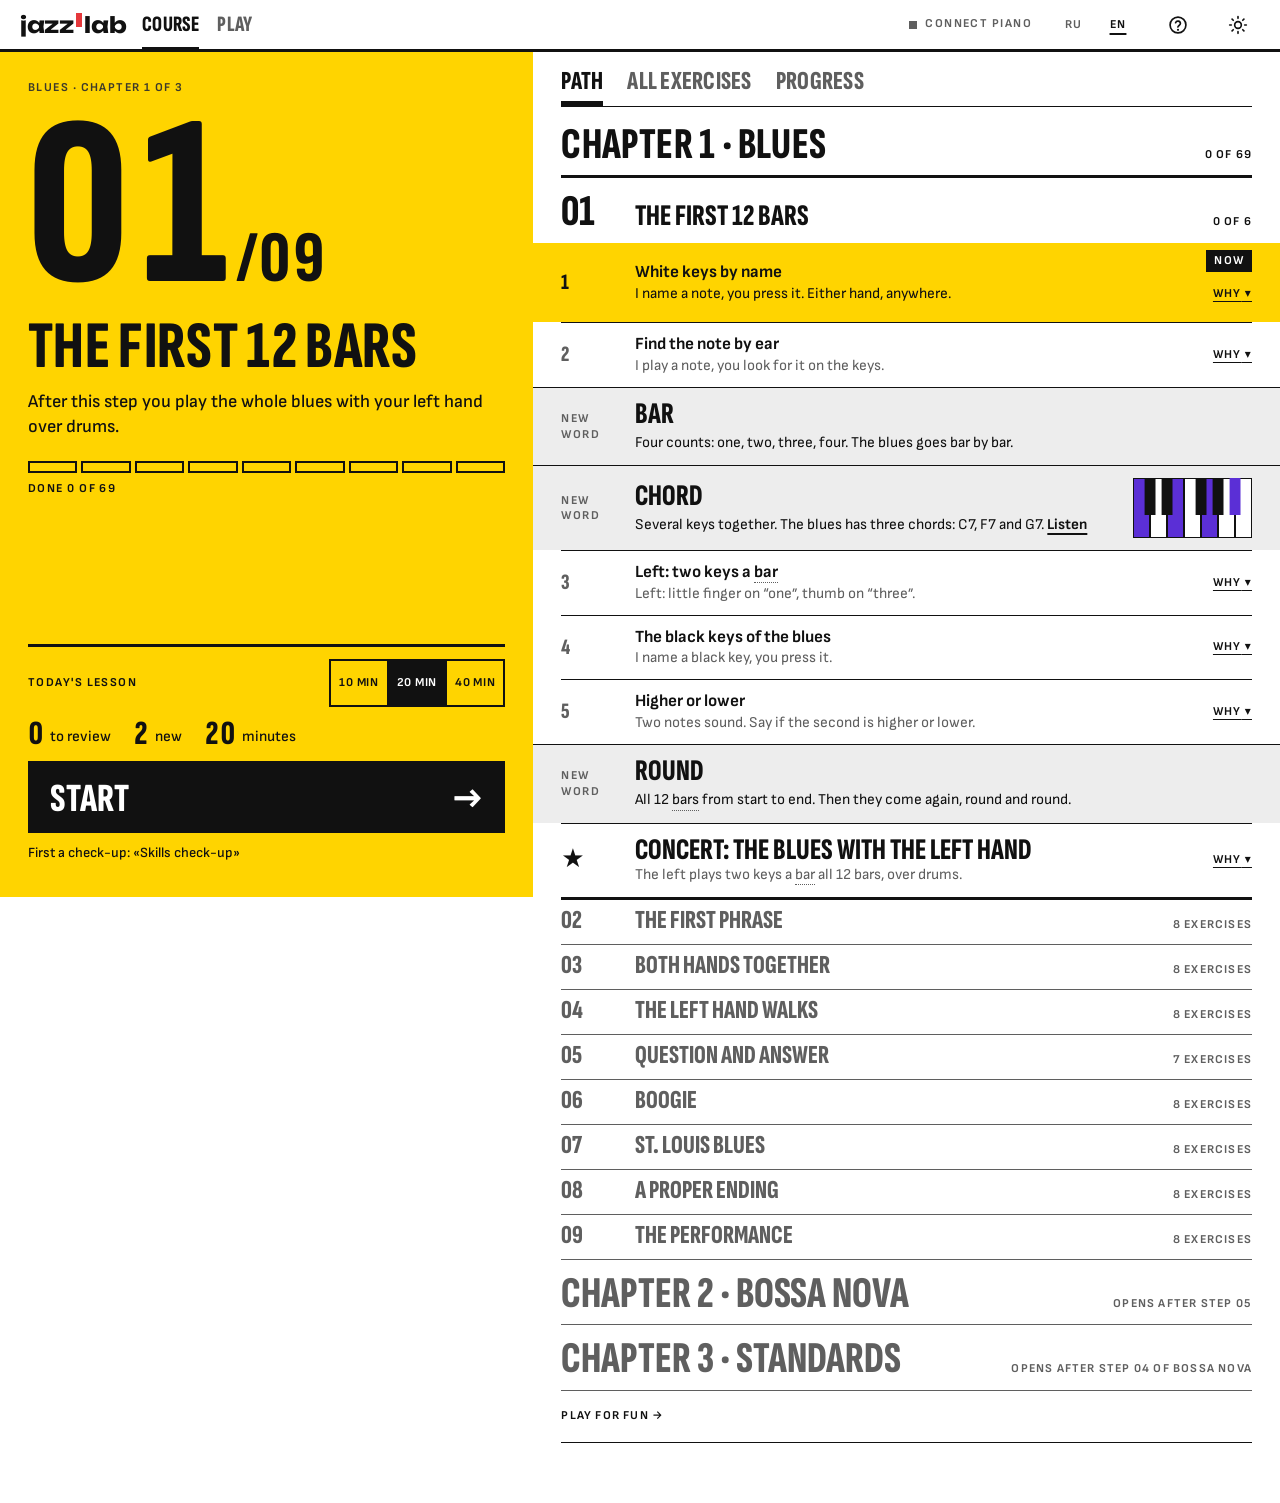
==== commit 871ab24a: "The logo is back: lowercase Unbounded with the red key between jazz and lab (the font is requested f" ====
--- a/index.html
+++ b/index.html
@@ -11,6 +11,7 @@
 <link rel="preconnect" href="https://fonts.googleapis.com">
 <link rel="preconnect" href="https://fonts.gstatic.com" crossorigin>
 <link rel="stylesheet" href="https://fonts.googleapis.com/css2?family=Noto+Music&family=Sofia+Sans+Extra+Condensed:wght@700;800;900&family=Sofia+Sans:wght@400;500;700&display=swap">
+<link rel="stylesheet" href="https://fonts.googleapis.com/css2?family=Unbounded:wght@700&text=jazlb&display=swap">
 <link rel="stylesheet" href="app/css/app.css">
 <script>
   // apply the saved theme before first paint (no flash)
--- a/app/css/app.css
+++ b/app/css/app.css
@@ -6,13 +6,13 @@
 :root {
   --bg: #ffffff; --panel: #ffffff; --sub: #ededed; --fg: #111111; --muted: #5f5f5f; --line: #111111; --hair: #cfcfcf;
   --accent: #111111; --accent-fg: #ffffff; --hot: #ffd400; --hot-fg: #111111; --hero: #ffd400; --hero-fg: #111111; --cta: #111111; --cta-fg: #ffffff;
-  --rh: #1b4fd6; --rh-soft: #dbe4fb; --lh: #cf3215; --lh-soft: #fbdcd3;
+  --rh: #5b2fd6; --rh-soft: #e4dcfb; --lh: #cf3215; --lh-soft: #fbdcd3;
   --ok: #0f6b33; --ok-soft: #dcefe2; --meh: #8a5200; --meh-soft: #f7e6c4; --bad: #b3123a; --bad-soft: #fadde4; --none: #dcdcdc;
-  --paper: #ffffff; --staff: #777777; --band: rgba(27, 79, 214, .12);
+  --paper: #ffffff; --staff: #777777; --band: rgba(91, 47, 214, .12);
   --ivory: #ffffff; --ivory-edge: #111111; --ebony: #111111; --ebony-top: #111111; --lbl: #5f5f5f;
-  --rh-key: #1b4fd6; --lh-key: #cf3215; --key-ink: #111111; --key-paper: #ffffff;
+  --rh-key: #5b2fd6; --lh-key: #cf3215; --key-ink: #111111; --key-paper: #ffffff;
   --on: #ffffff; /* text on solid ok / bad / hand-colour fills */
-  --k3: #1b4fd6; --k7: #cf3215; /* chord-tone roles (third, seventh): still the hand hues, kept as their own tokens */
+  --k3: #5b2fd6; --k7: #cf3215; /* chord-tone roles (third, seventh): still the hand hues, kept as their own tokens */
   --rule: 3px;
   --display: "Sofia Sans Extra Condensed", "Arial Narrow", system-ui, sans-serif;
   --body: "Sofia Sans", system-ui, -apple-system, "Segoe UI", sans-serif;
@@ -25,129 +25,170 @@
 :root[data-theme="dark"] {
   --bg: #0e0e0f; --panel: #0e0e0f; --sub: #1e1e20; --fg: #f3f2ed; --muted: #a3a29c; --line: #f3f2ed; --hair: #3a3a3d;
   --accent: #f3f2ed; --accent-fg: #0e0e0f; --hot: #ffd400; --hot-fg: #111111; --hero: #ffd400; --hero-fg: #111111; --cta: #111111; --cta-fg: #ffffff;
-  --rh: #7ea6ff; --rh-soft: #1c2c52; --lh: #ff6a48; --lh-soft: #4f2014;
+  --rh: #b79bff; --rh-soft: #2c2052; --lh: #ff6a48; --lh-soft: #4f2014;
   --ok: #5fd08a; --ok-soft: #14301f; --meh: #e9b43a; --meh-soft: #3d3116; --bad: #ff6b82; --bad-soft: #481a25; --none: #303033;
-  --paper: #131314; --staff: #8d8c87; --band: rgba(126, 166, 255, .16);
+  --paper: #131314; --staff: #8d8c87; --band: rgba(183, 155, 255, .16);
   --ivory: #e9e8e3; --ivory-edge: #111111; --ebony: #0a0a0a; --ebony-top: #0a0a0a; --lbl: #5f5f5f;
-  --rh-key: #1b4fd6; --lh-key: #cf3215; --key-ink: #111111; --key-paper: #ffffff;
+  --rh-key: #5b2fd6; --lh-key: #cf3215; --key-ink: #111111; --key-paper: #ffffff;
   --on: #0e0e0f;
-  --k3: #7ea6ff; --k7: #ff6a48;
+  --k3: #b79bff; --k7: #ff6a48;
   color-scheme: dark;
 }
 /* a yellow block (the primary block, the «now» strip, the current cell / row): ink on yellow in both themes, so the
    tokens its children read are re-declared here instead of patching each child */
-.hot { --fg: #111111; --muted: #3d3a2a; --line: #111111; --hair: #111111; --panel: var(--hot); --sub: rgba(17, 17, 17, .1);
-  --accent: #111111; --accent-fg: #ffffff; background: var(--hot); color: #111111; }
+.hot, .hero, .pitem[data-status="now"], .stepcard[data-kind="now"], .cprow.now, .fvnow, .fcell.cur, .drillpanel .dcard, .cyc.on, .lqcell.on, .qapair.on {
+  --fg: #111111; --muted: #3d3a2a; --line: #111111; --hair: #111111; --bg: #ffffff; --panel: var(--hot); --sub: rgba(17, 17, 17, .1); --none: rgba(17, 17, 17, .18);
+  --paper: #ffffff; --staff: #777777;
+  --accent: #111111; --accent-fg: #ffffff; --on: #ffffff; --rh: #5b2fd6; --lh: #b02a10; --rh-soft: #e4dcfb; --lh-soft: #fbdcd3;
+  --ok: #0f6b33; --meh: #6b4000; --bad: #a3102f; --ok-soft: #dcefe2; --meh-soft: #f7e6c4; --bad-soft: #fadde4;
+  background: var(--hot); color: #111111; }
 
 * { box-sizing: border-box; }
 html, body { margin: 0; height: 100%; }
 body { background: var(--bg); color: var(--fg); font: 400 var(--t-body)/1.45 var(--body); -webkit-text-size-adjust: 100%; -webkit-tap-highlight-color: transparent; }
-button, input, select { font: inherit; color: inherit; }
+button, input, select { font: inherit; color: inherit; border-radius: 0; }
 a { color: inherit; }
-h1 { font: 700 24px/1.2 var(--display); letter-spacing: -.01em; margin: 0; }
+/* display type: condensed heavy grotesque in capitals; caption: the one small label style (replaces every kicker) */
+h1, .disp { font: 800 var(--t-d2)/.92 var(--display); text-transform: uppercase; letter-spacing: .005em; margin: 0; }
+.kicker, .cap, .pophead, .skhead, .fvlabel, .lqlabel, .patlabel, .perflisthead { font: 700 var(--t-cap)/1.3 var(--body); text-transform: uppercase; letter-spacing: .12em; color: var(--muted); }
+.nc { text-transform: none; } /* a chord symbol / roman numeral inside a capital heading (caps.js) */
 .muted { color: var(--muted); margin: 0; }
 .grow { flex: 1 1 0; min-width: 0; }
 .row { display: flex; align-items: center; gap: 10px; }
 #app { min-height: 100%; display: flex; flex-direction: column; }
-:focus-visible { outline: 2px solid var(--accent); outline-offset: 2px; }
+:focus-visible { outline: 3px solid var(--fg); outline-offset: 2px; }
 
 /* ---------- controls ---------- */
-.btn { display: inline-flex; align-items: center; justify-content: center; gap: 8px; min-height: 48px; padding: 0 16px;
-  border-radius: 14px; border: 1px solid var(--line); background: var(--panel); color: var(--fg); font-weight: 700; cursor: pointer; text-decoration: none; white-space: nowrap; }
-.btn:hover { border-color: var(--muted); }
+/* button: a rectangle with a 2px ink frame, display caps; hover / pressed invert. .accent = ink fill (the primary action) */
+.btn { display: inline-flex; align-items: center; justify-content: center; gap: 8px; min-height: 48px; padding: 2px 18px 0;
+  border: 2px solid var(--fg); background: transparent; color: var(--fg); font: 800 var(--t-d1)/1 var(--display); text-transform: uppercase; letter-spacing: .01em;
+  cursor: pointer; text-decoration: none; white-space: nowrap; }
+.btn:hover, .btn:active { background: var(--fg); color: var(--bg); }
 .btn.accent { background: var(--accent); color: var(--accent-fg); border-color: var(--accent); }
-.btn.xl { min-height: 56px; padding: 0 24px; font-size: 17px; font-weight: 800; border-radius: 16px; }
-.iconbtn { display: inline-flex; align-items: center; justify-content: center; width: 44px; height: 44px; flex: none; border-radius: 12px;
-  border: 1px solid var(--line); background: var(--panel); color: var(--fg); cursor: pointer; text-decoration: none; list-style: none; }
+.btn.accent:hover, .btn.accent:active { background: var(--bg); color: var(--fg); border-color: var(--fg); }
+.btn.xl { min-height: 60px; padding: 3px 24px 0; font-size: var(--t-d2); }
+.btn:disabled { opacity: .45; cursor: not-allowed; }
+.btn:disabled:hover { background: transparent; color: var(--fg); }
+.btn.ghost { background: transparent; color: var(--fg); border-color: var(--fg); }
+.iconbtn { display: inline-flex; align-items: center; justify-content: center; width: 44px; height: 44px; flex: none;
+  border: 0; background: transparent; color: var(--fg); cursor: pointer; text-decoration: none; list-style: none; }
+.iconbtn:hover { background: var(--fg); color: var(--bg); }
 .iconbtn::-webkit-details-marker { display: none; }
-.seg { display: inline-flex; padding: 3px; gap: 2px; border-radius: 13px; background: var(--sub); flex: none; }
-.seg button { min-height: 40px; min-width: 44px; padding: 0 14px; border: 0; border-radius: 10px; background: transparent; color: var(--muted); font-weight: 700; cursor: pointer; white-space: nowrap; }
-.seg button[aria-pressed="true"], .seg button[aria-selected="true"] { background: var(--panel); color: var(--fg); box-shadow: var(--shadow); font-weight: 800; }
-.seg button:disabled { opacity: .55; cursor: not-allowed; }
-.seg.big button { min-height: 44px; font-size: 15px; }
-.chip { display: inline-flex; align-items: center; gap: 8px; min-height: 40px; max-width: 260px; padding: 0 14px; border-radius: 999px;
-  border: 1px solid var(--line); background: var(--panel); color: var(--muted); font-weight: 700; font-size: 14px; cursor: pointer; }
+/* option group (budget, language, swing / straight, style): a framed rectangle, the chosen option ink-filled */
+.seg { display: inline-flex; flex: none; border: 2px solid var(--fg); background: transparent; }
+.seg > button, .seg > a { min-height: 40px; min-width: 44px; padding: 1px 12px 0; border: 0; background: transparent; color: var(--fg);
+  font: 700 14px/1 var(--body); text-transform: uppercase; letter-spacing: .06em; cursor: pointer; white-space: nowrap; text-decoration: none; }
+.seg > * + * { border-left: 2px solid var(--fg) !important; }
+.seg > button[aria-pressed="true"], .seg > button[aria-selected="true"], .seg > a[aria-selected="true"], .seg > a[aria-current="page"] { background: var(--fg); color: var(--bg); }
+.seg > button:not([aria-pressed="true"]):not(:disabled):hover { background: var(--sub); }
+.seg button:disabled { opacity: .45; cursor: not-allowed; }
+/* navigation-like groups (header sections, course tabs, stage tabs, lesson tabs): text tabs, the chosen one underlined 5px */
+.seg.big, .navtabs, .ltabs, .stages { border: 0; gap: 18px; background: transparent; }
+.seg.big > *, .navtabs > a, .ltabs > a, .stages > button { display: inline-flex; align-items: center; gap: 6px; min-height: 44px; min-width: 0; padding: 4px 0 0;
+  border: 0 !important; border-bottom: 5px solid transparent !important; background: transparent; color: var(--muted);
+  font: 800 var(--t-d1)/1 var(--display); text-transform: uppercase; letter-spacing: .01em; text-decoration: none; white-space: nowrap; cursor: pointer; }
+.seg.big > [aria-selected="true"], .seg.big > [aria-pressed="true"], .navtabs > a[aria-current="page"], .ltabs > a[aria-current="page"], .stages > button[aria-pressed="true"] {
+  background: transparent; color: var(--fg); border-bottom-color: var(--fg) !important; }
+.seg.big > *:not(:disabled):hover, .navtabs > a:hover, .ltabs > a:hover, .stages > button:hover { background: transparent; color: var(--fg); }
+.seg.big > :disabled { opacity: .5; }
+.seg.big small { font: 700 var(--t-cap) var(--body); letter-spacing: .08em; }
+/* status text (MIDI): caption with a small square marker, no box */
+.chip { display: inline-flex; align-items: center; gap: 8px; min-height: 44px; max-width: 260px; padding: 0 4px; border: 0; background: transparent; color: var(--muted);
+  font: 700 var(--t-cap)/1.2 var(--body); text-transform: uppercase; letter-spacing: .12em; cursor: pointer; text-decoration: none; }
+.chip::before { content: ""; flex: none; width: 8px; height: 8px; background: currentColor; }
+.chip > svg { display: none; }
 .chip span { overflow: hidden; text-overflow: ellipsis; white-space: nowrap; }
-.chip.ok { background: var(--ok-soft); color: var(--ok); border-color: transparent; }
-.chip.bad { background: var(--bad-soft); color: var(--bad); border-color: transparent; }
-.panel { background: var(--panel); border: 1px solid var(--line); border-radius: 20px; }
+.chip:hover { color: var(--fg); }
+.chip.ok { color: var(--fg); } .chip.ok::before { background: var(--ok); }
+.chip.bad { color: var(--bad); }
+a.chip { color: var(--fg); }
+/* a section: a 3px ink rule on top, then caption + content (no box) */
+.panel { background: transparent; border: 0; border-top: var(--rule) solid var(--fg); }
 
 /* ---------- header ---------- */
-header.top { display: flex; align-items: center; gap: 12px; padding: 12px max(20px, env(safe-area-inset-right)) 12px max(20px, env(safe-area-inset-left));
-  background: var(--panel); border-bottom: 1px solid var(--line); flex-wrap: nowrap; min-width: 0; position: relative; }
+/* one 52px strip with a 3px rule: the logo, the sections as underlined tabs, the rest as caption text / icon buttons */
+header.top { display: flex; align-items: center; gap: 16px; min-height: 52px; padding: 0 max(20px, env(safe-area-inset-right)) 0 max(20px, env(safe-area-inset-left));
+  background: var(--bg); border-bottom: var(--rule) solid var(--fg); flex-wrap: nowrap; min-width: 0; position: relative; }
 header.top > * { flex: none; }
 header.top > .titles { flex: 0 1 auto; min-width: 80px; }
 header.top > .grow { flex: 1 1 0; min-width: 0; }
 header.top .chip { max-width: 210px; }
 header.top .chip svg { flex: none; }
+header.top > .navtabs, header.top > .stages { align-self: stretch; }
+header.top > .navtabs > a, header.top > .stages > button { min-height: 49px; margin-bottom: calc(-1 * var(--rule)); padding-top: 3px; }
+header.top > .seg:not(.navtabs):not(.stages) { border-width: 0; }
+header.top > .seg:not(.navtabs):not(.stages) > button { min-height: 44px; padding: 1px 8px 0; font-size: var(--t-cap); letter-spacing: .12em; color: var(--muted); border-left: 0 !important; }
+header.top > .seg:not(.navtabs):not(.stages) > button[aria-pressed="true"] { background: transparent; color: var(--fg); text-decoration: underline 2px; text-underline-offset: 5px; }
 .brand { display: flex; align-items: center; gap: 10px; }
-.brandname { font: 700 24px var(--display); letter-spacing: -.02em; white-space: nowrap; }
-/* the red "black key" between jazz and lab — same mark as the favicon */
-.brandname .key { display: inline-block; width: .27em; height: .64em; margin: 0 .12em; border-radius: .06em; background: #e5383b; vertical-align: .27em; }
-.titles { display: flex; flex-direction: column; min-width: 0; }
-.kicker { font-size: 12px; font-weight: 800; letter-spacing: .06em; color: var(--muted); }
-.titles .title { font: 700 18px/1.25 var(--display); overflow: hidden; text-overflow: ellipsis; white-space: nowrap; }
-.stages button { display: inline-flex; align-items: center; gap: 8px; }
-.stages .num { width: 22px; height: 22px; border-radius: 50%; display: inline-flex; align-items: center; justify-content: center; font-size: 12px; background: var(--none); color: var(--muted); }
-.stages button[aria-pressed="true"] .num { background: var(--accent); color: var(--accent-fg); }
+/* the logo keeps its own face and colour: lowercase Unbounded (loaded for these letters only) and the red "black key"
+   between jazz and lab, the same mark as the favicon. The ink follows the theme; the key is square like the rest. */
+.brandname { font: 700 22px/1 "Unbounded", "Arial Black", system-ui, sans-serif; text-transform: none; letter-spacing: -.02em; white-space: nowrap; }
+.brandname .key { display: inline-block; width: .27em; height: .64em; margin: 0 .12em; background: #e5383b; vertical-align: .27em; }
+.titles { display: flex; flex-direction: column; gap: 1px; min-width: 0; padding: 4px 0; }
+.titles .title { font: 800 var(--t-d1)/.95 var(--display); text-transform: uppercase; overflow: hidden; text-overflow: ellipsis; white-space: nowrap; }
+.titles .kicker { white-space: nowrap; overflow: hidden; text-overflow: ellipsis; }
+.stages .num { width: 20px; height: 20px; display: inline-flex; align-items: center; justify-content: center; font: 700 12px/1 var(--body); border: 2px solid currentColor; }
+.stages button[aria-pressed="true"] .num { background: var(--fg); color: var(--bg); border-color: var(--fg); }
 .stages button.done { color: var(--ok); }
-.stages button.done .num { background: var(--ok-soft); color: var(--ok); }
+.stages button.done[aria-pressed="true"] { color: var(--fg); }
 .settings { position: relative; flex: none; }
-.settings[open] > summary { background: var(--sub); }
-.settings .pop { position: absolute; right: 0; top: 52px; z-index: 20; width: 340px; max-width: calc(100vw - 24px); max-height: calc(100dvh - 84px); overflow-y: auto;
-  padding: 6px 18px; display: flex; flex-direction: column;
-  background: var(--panel); border: 1px solid var(--line); border-radius: 18px; box-shadow: 0 12px 32px rgba(0,0,0,.18); }
+.settings[open] > summary { background: var(--fg); color: var(--bg); }
+.settings .pop { position: absolute; right: 0; top: 47px; z-index: 20; width: 340px; max-width: calc(100vw - 24px); max-height: calc(100dvh - 84px); overflow-y: auto;
+  padding: 4px 18px; display: flex; flex-direction: column; background: var(--bg); border: 2px solid var(--fg); }
 .popsec { display: flex; flex-direction: column; gap: 8px; padding: 14px 0; }
-.popsec + .popsec { border-top: 1px solid var(--line); }
-.pophead { font-size: 12px; font-weight: 800; letter-spacing: .06em; text-transform: uppercase; color: var(--muted); }
+.popsec + .popsec { border-top: 1px solid var(--fg); }
 .pop .seg { display: flex; width: 100%; }
-.pop .seg button { flex: 1 1 0; min-width: 0; padding: 0 6px; }
-.pop .schemes button { background: var(--panel); }
-.popbtn { width: 100%; justify-content: flex-start; white-space: normal; text-align: left; line-height: 1.3; min-height: 48px; padding: 8px 14px; font-size: 14px; }
+.pop .seg button { flex: 1 1 0; min-width: 0; padding: 1px 4px 0; }
+.popbtn { width: 100%; justify-content: flex-start; white-space: normal; text-align: left; line-height: 1.1; min-height: 48px; padding: 8px 14px 6px; font-size: var(--t-d1); }
 .popbtn svg { flex: none; }
-label.chk { display: flex; align-items: center; gap: 12px; min-height: 40px; font-weight: 600; line-height: 1.3; cursor: pointer; }
-label.chk input { flex: none; width: 22px; height: 22px; margin: 0; accent-color: var(--accent); }
+label.chk { display: flex; align-items: center; gap: 12px; min-height: 40px; font-weight: 500; line-height: 1.3; cursor: pointer; }
+label.chk input { flex: none; width: 22px; height: 22px; margin: 0; accent-color: var(--fg); }
 
 /* ---------- course ---------- */
-main.course { flex: 1; display: flex; gap: 24px; padding: 24px max(24px, env(safe-area-inset-right)) 32px max(24px, env(safe-area-inset-left)); align-items: flex-start; }
+main.course { flex: 1; display: flex; gap: 32px; padding: 24px max(24px, env(safe-area-inset-right)) 40px max(24px, env(safe-area-inset-left)); align-items: flex-start; }
 .coursemain { flex: 1 1 0; min-width: 0; display: flex; flex-direction: column; gap: 14px; }
-.coursemain > .row { flex-wrap: wrap; }
-.stepgrid { display: grid; grid-template-columns: repeat(3, minmax(0, 1fr)); gap: 14px; }
-.stepcard { background: var(--panel); border: 1px solid var(--line); border-radius: 20px; padding: 18px; min-height: 172px; display: flex; flex-direction: column; gap: 8px; text-decoration: none; color: var(--fg); }
-a.stepcard:hover { border-color: var(--accent); }
-.stepcard[data-kind="now"] { border: 2px solid var(--accent); }
-.stepcard[data-kind="lock"] { opacity: .62; }
+.coursemain > .row { flex-wrap: wrap; align-items: flex-end; border-bottom: 1px solid var(--fg); padding-bottom: 0; gap: 8px 24px; }
+.coursemain > .row h1 { font-size: var(--t-d3); padding-bottom: 8px; }
+/* a grid of cells drawn with ink rules (no boxes): every cell has a 1px rule on top, the current one is yellow */
+.stepgrid { display: grid; grid-template-columns: repeat(3, minmax(0, 1fr)); gap: 0 24px; }
+.stepcard { border-top: 1px solid var(--fg); padding: 14px 0 18px; min-height: 172px; display: flex; flex-direction: column; gap: 8px; text-decoration: none; color: var(--fg); }
+.stepcard[data-kind="now"] { padding: 14px 14px 18px; }
+.stepcard[data-kind="lock"] { opacity: .55; }
 .stepcard .row { justify-content: space-between; }
-.steptitle { font: 700 18px/1.25 var(--display); }
-.badge { font-size: 12px; font-weight: 800; padding: 4px 10px; border-radius: 999px; background: var(--sub); color: var(--muted); }
-.badge.done { background: var(--ok-soft); color: var(--ok); }
-.badge.now { background: var(--accent); color: var(--accent-fg); }
-.bars { display: flex; gap: 5px; }
-.bars span { flex: 1 1 0; height: 8px; border-radius: 4px; background: var(--none); }
-.bars .ok { background: var(--ok); } .bars .meh { background: var(--meh); }
-.meta { font-size: 13px; color: var(--muted); }
-.courseside { width: 320px; flex: none; display: flex; flex-direction: column; gap: 14px; }
-.hero { background: var(--hero); color: var(--hero-fg); border-radius: 22px; padding: 22px; display: flex; flex-direction: column; gap: 12px; }
-.hero .kicker { color: inherit; opacity: .75; }
-.herotitle { font: 700 21px/1.25 var(--display); }
+.steptitle { font: 800 var(--t-d1)/.98 var(--display); text-transform: uppercase; }
+.badge { flex: none; font: 700 var(--t-cap)/1.2 var(--body); text-transform: uppercase; letter-spacing: .1em; padding: 4px 8px; background: transparent; color: var(--muted); white-space: nowrap; }
+.badge.done { color: var(--fg); padding-left: 0; padding-right: 0; } .badge.done::before { content: "✓ "; }
+.badge.now { background: var(--fg); color: var(--bg); }
+.bars { display: flex; gap: 3px; }
+.bars span { flex: 1 1 0; height: 10px; border: 2px solid var(--fg); background: transparent; }
+.bars .ok { background: var(--fg); } .bars .meh { background: linear-gradient(90deg, var(--fg) 50%, transparent 50%); }
+.meta { font-size: 14px; color: var(--muted); }
+.courseside { width: 340px; flex: none; display: flex; flex-direction: column; gap: 22px; }
+/* the primary block of the home screen: yellow, ink, one black button */
+.hero { background: var(--hero); color: var(--hero-fg); padding: 18px 20px 20px; display: flex; flex-direction: column; gap: 12px; }
+.herotitle { font: 800 var(--t-d2)/.95 var(--display); text-transform: uppercase; }
 .hero .btn { margin-top: 6px; }
-.hero .btn.accent { background: var(--cta); color: var(--cta-fg); border-color: var(--cta); }
-.stats { padding: 18px; display: grid; grid-template-columns: repeat(3, minmax(0, 1fr)); gap: 8px; text-align: center; }
+.hero .btn.xl { justify-content: space-between; min-height: 64px; font-size: 34px; }
+.courseside > .panel { padding: 12px 0 0; }
+.courseside > .panel > b:first-child { display: block; font: 700 var(--t-cap)/1.3 var(--body); text-transform: uppercase; letter-spacing: .12em; color: var(--muted); }
+.stats { display: grid; grid-template-columns: repeat(3, minmax(0, 1fr)); gap: 8px; }
 .stats div { display: flex; flex-direction: column; }
-.stats b { font: 700 20px var(--display); }
-.stats small { font-size: 13px; color: var(--muted); }
-.stats span { font-size: 12px; color: var(--muted); }
-.tip { padding: 16px 18px; }
-.tip p { margin: 6px 0 0; font-size: 14px; color: var(--muted); }
+.stats b { font: 800 var(--t-d2)/1 var(--display); }
+.stats small { font-size: 16px; color: var(--muted); }
+.stats span { font: 700 var(--t-cap)/1.3 var(--body); text-transform: uppercase; letter-spacing: .1em; color: var(--muted); margin-top: 4px; }
+.tip p { margin: 6px 0 0; font-size: 15px; }
 
 /* ---------- exercise ---------- */
+/* the header's 3px rule already opens the screen: the first section under it draws no second rule */
+main.ex > .panel:first-child, .cscreen main > .panel:first-child { border-top: 0; }
 .exscreen { height: 100dvh; display: flex; flex-direction: column; overflow: hidden; }
 main.ex { flex: 1 1 0; min-height: 0; display: flex; flex-direction: column; gap: 12px; padding: 12px max(20px, env(safe-area-inset-right)) 0 max(20px, env(safe-area-inset-left)); }
-.staffpanel { flex: 1 1 0; min-height: 150px; display: flex; flex-direction: column; padding: 10px 16px 8px; background: var(--paper); }
+.staffpanel { flex: 1 1 0; min-height: 150px; display: flex; flex-direction: column; padding: 8px 0 8px; background: var(--paper); }
 .staffhead { display: flex; align-items: center; gap: 14px; min-height: 36px; }
-.barno { font: 500 13px var(--display); color: var(--muted); white-space: nowrap; }
-.counts { display: grid; grid-template-columns: repeat(8, 34px); gap: 2px; }
-.counts span { text-align: center; border-radius: 8px; font: 500 17px/30px var(--display); color: var(--muted); }
+.barno { font: 700 var(--t-cap)/1.3 var(--body); text-transform: uppercase; letter-spacing: .12em; color: var(--muted); white-space: nowrap; }
+.counts { display: grid; grid-template-columns: repeat(8, 34px); gap: 0; border: 2px solid var(--fg); }
+.counts span { text-align: center; font: 800 20px/30px var(--display); color: var(--muted); }
+.counts span + span { border-left: 1px solid var(--hair); }
 .counts .beat { color: var(--fg); }
 .counts .cur { background: var(--fg); color: var(--bg); }
 .fb { font-size: 14px; font-weight: 700; color: var(--muted); text-align: right; white-space: nowrap; overflow: hidden; text-overflow: ellipsis; font-variant-numeric: tabular-nums; }
@@ -156,10 +197,10 @@
 .fb svg { vertical-align: -3px; }
 .staffwrap { flex: 1 1 0; min-height: 0; display: flex; overflow: hidden; }
 svg.staff { width: 100%; height: 100%; display: block; }
-.legend { display: flex; flex-wrap: wrap; gap: 4px 16px; font-size: 13px; color: var(--muted); font-weight: 600; }
+.legend { display: flex; flex-wrap: wrap; gap: 4px 16px; font-size: 13px; color: var(--muted); font-weight: 700; }
 .legend span { display: inline-flex; align-items: center; gap: 6px; }
 .legend .about { flex: 1 1 100%; display: block; font-weight: 500; }
-.dot { width: 11px; height: 11px; border-radius: 50%; display: inline-block; }
+.dot { width: 12px; height: 12px; display: inline-block; flex: none; }
 .dot.rh { background: var(--rh); } .dot.lh { background: var(--lh); } .dot.ok { background: var(--ok); } .dot.meh { background: var(--meh); } .dot.bad { background: var(--bad); }
 .exscreen[data-stage="memory"] .staffwrap { visibility: hidden; }
 .exscreen[data-stage="memory"] .legend .about { display: none; }
@@ -184,35 +225,48 @@
 .staff .ghost { color: var(--muted); transition: opacity .4s; }
 .staff .ghost text { font: 700 12px var(--body); fill: var(--fg); }
 
-.kbpanel { flex: none; padding: 12px 16px; }
-.kb { position: relative; height: clamp(120px, 24dvh, 210px); display: flex; user-select: none; -webkit-user-select: none; touch-action: manipulation; }
+/* ---------- keyboard (every screen that draws keys) ----------
+   Flat: white keys with 1px ink separators, ink black keys, a 2px ink frame; light in both themes.
+   Two forms for the hands: NOW (on-*, tg-*) = the key filled with the hand colour, the finger in a white square;
+   NEXT (nx-*, pl-*) = a tint of the hand colour on the lower part of the key with a hand-coloured bar, the finger
+   (when shown) in a hand-coloured square. Hand fills use --rh-key / --lh-key, the same in light and dark. */
+:root { --rh-tint: #bbcaf3; --lh-tint: #f1c2b9; }
+.kbpanel { flex: none; padding: 12px 0; border-top: 0; }
+.kb { position: relative; height: clamp(120px, 24dvh, 210px); display: flex; user-select: none; -webkit-user-select: none; touch-action: manipulation;
+  border: 2px solid var(--key-ink); border-right-width: 1px; background: var(--key-ink); }
 /* keyboard frame (.kbwrap) > sideways scroller (.kbscroll) > keys (.kb); on a desktop all keys fit and nothing scrolls */
 .kbwrap { position: relative; }
 .kb { min-width: 100%; }
 .kbnav { display: none; }
 .key { position: relative; cursor: pointer; }
-.white { flex: 1; background: var(--ivory); border: 1px solid var(--ivory-edge); border-top: none; border-radius: 0 0 8px 8px; margin-right: -1px;
+.white { flex: 1; background: var(--ivory); border: 0; border-right: 1px solid var(--key-ink); color: var(--key-ink);
   display: flex; flex-direction: column; justify-content: flex-end; align-items: center; padding-bottom: 8px; gap: 6px; z-index: 1; }
-.black { position: absolute; top: 0; height: 60%; background: linear-gradient(var(--ebony-top), var(--ebony) 18%); border-radius: 0 0 6px 6px; z-index: 2;
-  display: flex; flex-direction: column; justify-content: flex-end; align-items: center; padding-bottom: 6px; gap: 4px; box-shadow: 0 2px 3px rgba(0,0,0,.35); }
+.black { position: absolute; top: 0; height: 60%; background: var(--ebony); z-index: 2; color: var(--key-paper);
+  display: flex; flex-direction: column; justify-content: flex-end; align-items: center; padding-bottom: 6px; gap: 4px; }
 .lbl { font-size: 11px; font-weight: 700; color: var(--lbl); line-height: 1.1; text-align: center; }
 .black .lbl { display: none; }
-.mid::after { content: ""; position: absolute; left: 50%; bottom: -8px; width: 6px; height: 6px; margin-left: -3px; border-radius: 50%; background: var(--muted); }
+.mid::after { content: ""; position: absolute; left: 50%; bottom: -8px; width: 6px; height: 6px; margin-left: -3px; background: var(--muted); }
 .badge:empty { display: none; }
-.key .badge { width: 30px; height: 30px; border-radius: 50%; display: none; align-items: center; justify-content: center; padding: 0;
-  font: 700 15px var(--display); color: var(--on); background: transparent; }
-.key.on-r { background: var(--rh-soft); } .key.on-l { background: var(--lh-soft); }
-.black.on-r { background: var(--rh); } .black.on-l { background: var(--lh); }
-.key.on-r .badge:not(:empty) { display: flex; background: var(--rh); } .key.on-l .badge:not(:empty) { display: flex; background: var(--lh); }
-.black.on-r .badge, .black.on-l .badge { box-shadow: 0 0 0 2px #fff; }
-.key.sug .badge { outline: 2px dashed currentColor; outline-offset: 2px; }
-.key.on-r.sug .badge { outline-color: var(--rh); } .key.on-l.sug .badge { outline-color: var(--lh); }
-.key.acc.on-r .badge { box-shadow: 0 0 0 3px var(--rh-soft), 0 0 0 5px var(--rh); }
-.key.acc.on-l .badge { box-shadow: 0 0 0 3px var(--lh-soft), 0 0 0 5px var(--lh); }
-.key.nx-r { box-shadow: inset 0 -6px 0 var(--rh); } .key.nx-l { box-shadow: inset 0 -6px 0 var(--lh); }
+.key .badge { width: 26px; height: 26px; display: none; align-items: center; justify-content: center; padding: 0; letter-spacing: 0; text-transform: none;
+  font: 700 14px/1 var(--body); color: var(--key-ink); background: var(--key-paper); }
+/* NOW */
+.key.on-r, .key.tg-r { background: var(--rh-key); } .key.on-l, .key.tg-l { background: var(--lh-key); }
+.key.on-r .lbl, .key.on-l .lbl, .key.tg-r .lbl, .key.tg-l .lbl { color: #ffffff; }
+.key.on-r .badge:not(:empty), .key.on-l .badge:not(:empty), .key.tg-r .badge:not(:empty), .key.tg-l .badge:not(:empty) { display: flex; background: #ffffff; color: #111111; }
+.key.sug .badge { outline: 2px dashed #ffffff; outline-offset: 2px; }
+.key.acc .badge { outline: 3px double #ffffff; outline-offset: 2px; }
+/* NEXT */
+.white.nx-r, .white.pl-r { box-shadow: inset 0 -5px 0 var(--rh-key), inset 0 -46px 0 var(--rh-tint); }
+.white.nx-l, .white.pl-l { box-shadow: inset 0 -5px 0 var(--lh-key), inset 0 -46px 0 var(--lh-tint); }
+.black.nx-r, .black.pl-r { background: color-mix(in srgb, var(--rh-key) 45%, var(--ebony)); box-shadow: inset 0 -5px 0 var(--rh-key); }
+.black.nx-l, .black.pl-l { background: color-mix(in srgb, var(--lh-key) 45%, var(--ebony)); box-shadow: inset 0 -5px 0 var(--lh-key); }
+.key.pl-r .badge:not(:empty), .key.pl-l .badge:not(:empty) { display: flex; width: 22px; height: 22px; font-size: 12px; color: #ffffff; }
+.key.pl-r .badge { background: var(--rh-key); } .key.pl-l .badge { background: var(--lh-key); }
+.key.tg-r, .key.tg-l { box-shadow: none; } /* a target is NOW even when it is also in the bar's plan */
+.key.tg-r .badge:not(:empty), .key.tg-l .badge:not(:empty) { width: 26px; height: 26px; font-size: 14px; background: #ffffff; color: #111111; }
 .key.muted { opacity: .45; }
 .key.press, .key.down { transform: translateY(2px); }
-.key::before { content: ""; position: absolute; inset: 0; border-radius: inherit; pointer-events: none; opacity: 0; transition: opacity .25s; z-index: 3; }
+.key::before { content: ""; position: absolute; inset: 0; pointer-events: none; opacity: 0; transition: opacity .25s; z-index: 3; }
 .key.ok::before { background: var(--ok); opacity: .55; transition: none; }
 .key.meh::before { background: var(--meh); opacity: .55; transition: none; }
 .key.bad::before { background: var(--bad); opacity: .6; transition: none; }
@@ -220,10 +274,11 @@
 footer.actions { flex: none; display: flex; align-items: center; gap: 10px; flex-wrap: wrap;
   padding: 12px max(20px, env(safe-area-inset-right)) max(14px, env(safe-area-inset-bottom)) max(20px, env(safe-area-inset-left)); }
 .pair { display: flex; gap: 6px; }
-.stepper { display: flex; align-items: center; gap: 2px; padding: 3px; border-radius: 13px; background: var(--sub); }
-.stepper button { width: 42px; height: 42px; border: 0; border-radius: 10px; background: var(--panel); font-size: 20px; font-weight: 800; cursor: pointer; }
-.bpm { min-width: 92px; text-align: center; font-weight: 800; font-variant-numeric: tabular-nums; }
-.bpm small { color: var(--muted); font-weight: 600; }
+.stepper { display: flex; align-items: center; gap: 0; border: 2px solid var(--fg); }
+.stepper button { width: 44px; height: 44px; border: 0; background: transparent; color: var(--fg); font: 800 26px/1 var(--display); cursor: pointer; }
+.stepper button:hover:not(:disabled) { background: var(--fg); color: var(--bg); }
+.bpm { min-width: 92px; text-align: center; font: 800 var(--t-d1)/1 var(--display); font-variant-numeric: tabular-nums; }
+.bpm small { color: var(--muted); font: 700 var(--t-cap) var(--body); text-transform: uppercase; letter-spacing: .08em; }
 .exscreen.playing .pair, .exscreen[data-stage="tempo"] .pair, .exscreen[data-stage="memory"] .pair { display: none; }
 
 .msg { margin: auto; padding: 40px 24px; text-align: center; display: flex; flex-direction: column; gap: 16px; align-items: center; }
@@ -242,89 +297,89 @@
 .exscreen[data-stage="rhythm"][data-rmode="learn"] .phint { display: none; }
 .rbar { align-items: center; gap: 12px; flex-wrap: wrap; flex: none; }
 .rbar .seg button[aria-pressed="true"] { background: var(--fg); color: var(--bg); }
-.lsteps { display: flex; gap: 8px; }
-.lsteps button { font: inherit; font-weight: 800; font-size: 14px; height: 44px; padding: 0 14px; border-radius: 12px; border: 1px solid var(--line); background: var(--panel); color: var(--muted); display: flex; align-items: center; gap: 8px; cursor: pointer; }
-.lsteps button .n { width: 22px; height: 22px; border-radius: 50%; display: flex; align-items: center; justify-content: center; font-size: 12px; background: var(--sub); color: var(--fg); }
-.lsteps button[aria-pressed="true"] { color: var(--fg); border-color: var(--accent); box-shadow: inset 0 0 0 1px var(--accent); }
-.lsteps button[aria-pressed="true"] .n { background: var(--accent); color: var(--panel); }
+.lsteps { display: flex; gap: 0; border: 2px solid var(--fg); }
+.lsteps button { font: 800 18px/1 var(--display); text-transform: uppercase; height: 44px; padding: 2px 14px 0; border: 0; background: transparent; color: var(--fg); display: flex; align-items: center; gap: 8px; cursor: pointer; }
+.lsteps button + button { border-left: 2px solid var(--fg); }
+.lsteps button .n { width: 20px; height: 20px; display: flex; align-items: center; justify-content: center; font: 700 12px/1 var(--body); border: 2px solid currentColor; }
+.lsteps button[aria-pressed="true"] { background: var(--fg); color: var(--bg); }
 .phint { color: var(--muted); font-size: 15px; }
 .rhead { display: flex; align-items: baseline; gap: 12px; flex-wrap: wrap; }
-.rhead h2 { margin: 0; font: 700 21px/1.2 var(--display); letter-spacing: -.01em; }
+.rhead h2 { margin: 0; font: 800 var(--t-d2)/.95 var(--display); text-transform: uppercase; }
 .rhead .sub { color: var(--muted); font-size: 15px; flex: 1 1 320px; }
 /* lane */
-.lane { position: relative; height: 196px; border-radius: 16px; background: var(--sub); overflow: hidden; --top-n: 78px; --top-t: 156px; }
+.lane { position: relative; height: 196px; background: var(--paper); border: 2px solid var(--fg); overflow: hidden; --top-n: 78px; --top-t: 156px; }
 .lane[data-mode="practice"] { height: 190px; --top-n: 52px; --top-t: 130px; }
 .strip { position: absolute; inset: 0 auto 0 0; will-change: transform; }
 .lane[data-mode="learn"] .strip { left: 3%; width: 94% !important; }
-.bline { position: absolute; top: 0; bottom: 0; width: 1px; background: var(--line); }
-.bline.bar { width: 3px; background: var(--muted); opacity: .45; }
-.bnum { position: absolute; top: 10px; width: 48px; margin-left: -24px; text-align: center; font: 700 28px/1 var(--display); color: var(--muted); transition: color .08s; }
+.bline { position: absolute; top: 0; bottom: 0; width: 1px; background: var(--hair); }
+.bline.bar { width: 2px; background: var(--fg); }
+.bnum { position: absolute; top: 10px; width: 48px; margin-left: -24px; text-align: center; font: 800 30px/1 var(--display); color: var(--muted); transition: color .08s; }
 .bnum.and { top: 18px; font-size: 18px; font-weight: 500; }
 .lane[data-mode="practice"] .bnum { font-size: 20px; top: 8px; margin-left: -18px; width: 36px; }
-.bnum.cur { color: var(--accent); }
-.lnote { position: absolute; top: var(--top-n); height: 60px; margin-left: 4px; border-radius: 14px; background: var(--rh); color: var(--panel); box-sizing: border-box; border: 2px solid var(--rh); display: flex; align-items: center; justify-content: center; gap: 6px; font: 700 22px var(--display); overflow: hidden; white-space: nowrap; transition: transform .08s, box-shadow .08s; }
-.lane[data-mode="practice"] .lnote { height: 56px; border-radius: 12px; }
+.bnum.cur { color: var(--fg); }
+.lnote { position: absolute; top: var(--top-n); height: 60px; margin-left: 4px; background: var(--fg); color: var(--bg); box-sizing: border-box; border: 2px solid var(--fg); display: flex; align-items: center; justify-content: center; gap: 6px; font: 800 24px var(--display); overflow: hidden; white-space: nowrap; transition: transform .08s; }
+.lane[data-mode="practice"] .lnote { height: 56px; }
 .lnote i { font-style: normal; font-size: 18px; opacity: .85; }
-.lnote.now { transform: scale(1.04); box-shadow: 0 0 0 4px var(--accent); }
+.lnote.now { transform: scale(1.04); outline: 4px solid var(--fg); outline-offset: 2px; }
 .lnote.past { opacity: .45; }
 .lnote.ok { box-shadow: inset 0 -6px 0 var(--ok); } .lnote.meh { box-shadow: inset 0 -6px 0 var(--meh); } .lnote.bad { box-shadow: inset 0 -6px 0 var(--bad); }
-.lrest { position: absolute; top: var(--top-n); height: 60px; margin-left: 4px; border-radius: 14px; border: 2px dashed var(--muted); box-sizing: border-box; opacity: .6; display: flex; align-items: center; justify-content: center; color: var(--muted); font: italic 500 18px var(--display); }
+.lrest { position: absolute; top: var(--top-n); height: 60px; margin-left: 4px; border: 2px dashed var(--muted); box-sizing: border-box; opacity: .6; display: flex; align-items: center; justify-content: center; color: var(--muted); font: 800 18px var(--display); text-transform: uppercase; }
 .lane[data-mode="practice"] .lrest { height: 56px; }
 .tline { position: absolute; left: 0; right: 0; top: var(--top-t); height: 2px; background: var(--line); }
-.tick { position: absolute; top: calc(var(--top-t) - 10px); width: 6px; height: 22px; margin-left: -3px; border-radius: 3px; background: var(--ok); }
+.tick { position: absolute; top: calc(var(--top-t) - 10px); width: 6px; height: 22px; margin-left: -3px; background: var(--ok); }
 .tick.meh { background: var(--meh); } .tick.bad { background: var(--bad); }
 .tick span { position: absolute; top: 26px; left: 50%; transform: translateX(-50%); white-space: nowrap; font-size: 12px; font-weight: 800; color: var(--ok); }
 .tick.meh span { color: var(--meh); } .tick.bad span { color: var(--bad); }
 .head { position: absolute; top: 0; bottom: 0; width: 3px; margin-left: -1px; background: var(--fg); display: none; }
-.ball { position: absolute; top: 48px; width: 22px; margin-left: 0; height: 22px; border-radius: 50%; background: var(--accent); display: none; }
+.ball { position: absolute; top: 48px; width: 22px; margin-left: 0; height: 22px; border-radius: 50%; background: var(--fg); display: none; } /* the bouncing ball stays round: it is a ball */
 .lane[data-mode="learn"] .head, .lane[data-mode="learn"] .ball { display: block; }
-.lane[data-mode="practice"]::after { content: ""; position: absolute; top: 0; bottom: 0; left: 22%; width: 4px; margin-left: -2px; border-radius: 2px; background: var(--fg); }
-.lbadge { position: absolute; bottom: 10px; transform: translateX(-50%); padding: 6px 12px; border-radius: 999px; background: var(--ok-soft); color: var(--ok); font-weight: 800; font-size: 14px; white-space: nowrap; }
-.sw { display: inline-block; width: 24px; height: 14px; border-radius: 4px; box-sizing: border-box; vertical-align: -2px; }
-.sw.n { background: var(--rh); } .sw.r { border: 2px dashed var(--muted); }
-.tk { display: inline-block; width: 6px; height: 16px; border-radius: 3px; vertical-align: -3px; background: var(--ok); }
+.lane[data-mode="practice"]::after { content: ""; position: absolute; top: 0; bottom: 0; left: 22%; width: 4px; margin-left: -2px; background: var(--fg); }
+.lbadge { position: absolute; bottom: 10px; transform: translateX(-50%); padding: 6px 12px; background: var(--ok-soft); color: var(--ok); font-weight: 800; font-size: 14px; white-space: nowrap; }
+.sw { display: inline-block; width: 24px; height: 14px; box-sizing: border-box; vertical-align: -2px; }
+.sw.n { background: var(--fg); } .sw.r { border: 2px dashed var(--muted); }
+.tk { display: inline-block; width: 6px; height: 16px; vertical-align: -3px; background: var(--ok); }
 .tk.meh { background: var(--meh); } .tk.bad { background: var(--bad); }
 /* practice panels */
 .rstats { grid-template-columns: 1.3fr 1fr 1fr; gap: 12px; flex: none; }
 .rstat { padding: 14px 18px; display: flex; flex-direction: column; gap: 10px; }
-.rstat h3 { margin: 0; font-size: 15px; font-weight: 800; }
+.rstat h3 { margin: 0; font: 700 var(--t-cap)/1.3 var(--body); text-transform: uppercase; letter-spacing: .12em; color: var(--muted); }
 .rstat p { margin: 0; font-size: 14px; }
 .gauge { position: relative; height: 40px; }
-.gauge::before { content: ""; position: absolute; left: 0; right: 0; top: 18px; height: 4px; border-radius: 2px; background: var(--sub); }
-.gzone { position: absolute; left: 40%; width: 20%; top: 10px; height: 20px; border-radius: 6px; background: var(--ok-soft); }
+.gauge::before { content: ""; position: absolute; left: 0; right: 0; top: 18px; height: 4px; background: var(--sub); }
+.gzone { position: absolute; left: 40%; width: 20%; top: 10px; height: 20px; background: var(--ok-soft); }
 .gmid { position: absolute; left: 50%; top: 4px; width: 2px; height: 32px; background: var(--ok); }
-.gdots i { position: absolute; width: 10px; height: 10px; margin-left: -5px; border-radius: 50%; background: var(--ok); opacity: .8; }
+.gdots i { position: absolute; width: 10px; height: 10px; margin-left: -5px; background: var(--ok); opacity: .8; }
 .gdots i.meh { background: var(--meh); }
-.gavg { position: absolute; top: 0; width: 4px; height: 40px; margin-left: -2px; border-radius: 2px; background: var(--fg); }
+.gavg { position: absolute; top: 0; width: 4px; height: 40px; margin-left: -2px; background: var(--fg); }
 .gscale { display: flex; justify-content: space-between; font-size: 13px; font-weight: 700; color: var(--muted); }
 .gscale b { color: var(--fg); }
 .ladder { display: flex; align-items: flex-end; gap: 5px; height: 70px; }
-.ladder i { flex: 1; border-radius: 6px 6px 3px 3px; background: var(--sub); }
+.ladder i { flex: 1; background: var(--sub); }
 .ladder i.done { background: var(--accent); opacity: .55; } .ladder i.cur { background: var(--accent); }
 .runs { display: flex; gap: 10px; align-items: center; }
-.runs i { width: 34px; height: 34px; border-radius: 50%; border: 2px dashed var(--muted); box-sizing: border-box; display: flex; align-items: center; justify-content: center; font-style: normal; font-weight: 800; color: var(--panel); }
+.runs i { width: 34px; height: 34px; border: 2px dashed var(--muted); box-sizing: border-box; display: flex; align-items: center; justify-content: center; font-style: normal; font-weight: 800; color: var(--panel); }
 .runs i.on { background: var(--ok); border: 0; }
-.tappad { flex: 1 1 0; min-height: 120px; font: inherit; border: 2px dashed var(--rh); background: var(--rh-soft); border-radius: 24px; color: var(--fg); align-items: center; justify-content: center; gap: 22px; cursor: pointer; touch-action: manipulation; user-select: none; -webkit-user-select: none; -webkit-tap-highlight-color: transparent; padding: 16px; }
+.tappad { flex: 1 1 0; min-height: 120px; font: inherit; border: 3px solid var(--fg); background: transparent; color: var(--fg); align-items: center; justify-content: center; gap: 22px; cursor: pointer; touch-action: manipulation; user-select: none; -webkit-user-select: none; -webkit-tap-highlight-color: transparent; padding: 16px; }
 .tappad.hit { animation: padhit .18s ease-out; }
 @keyframes padhit { from { transform: scale(.985); filter: brightness(.94); } to { transform: none; filter: none; } }
-.padicon { flex: none; width: 84px; height: 84px; border-radius: 50%; background: var(--rh); color: var(--panel); display: flex; align-items: center; justify-content: center; }
+.padicon { flex: none; width: 84px; height: 84px; background: var(--fg); color: var(--bg); display: flex; align-items: center; justify-content: center; }
 .padtext { display: flex; flex-direction: column; gap: 6px; text-align: left; }
-.padtext b { font: 700 26px/1.2 var(--display); }
+.padtext b { font: 800 var(--t-d2)/1 var(--display); text-transform: uppercase; }
 .padtext span { color: var(--muted); font-size: 16px; }
 .runs { gap: 8px; align-items: center; }
-.runs i { width: 18px; height: 18px; border-radius: 50%; border: 2px solid var(--none); box-sizing: border-box; }
+.runs i { width: 18px; height: 18px; border: 2px solid var(--none); box-sizing: border-box; }
 .runs i.on { background: var(--ok); border-color: var(--ok); }
 
 @media (max-width: 1100px) {
   .stepgrid { grid-template-columns: repeat(2, minmax(0, 1fr)); }
   header.top { gap: 8px; }
   header.top .chip { max-width: 150px; }
-  .exscreen .stages button { padding: 0 10px; }
+  .exscreen .stages { gap: 12px; }
 }
 /* narrow landscape / iPad split view: icon-only MIDI chip (full name stays in its tooltip) */
 @media (min-width: 901px) and (max-width: 1060px) {
   header.top .chip { padding: 0; width: 44px; justify-content: center; }
-  header.top .chip span { display: none; }
+  header.top .chip span, header.top .chip::before { display: none; } header.top .chip > svg { display: block; }
 }
 @media (max-width: 900px) {
   /* one column (phone, iPad portrait): the Today card right under the title + tabs row (the one-tap session is the
@@ -336,8 +391,7 @@
   .coursemain > .row { order: 0; }
   .courseside > * { order: 3; }
   .courseside > .hero { order: 1; }
-  .stages button { padding: 0 10px; }
-  header.top { flex-wrap: wrap; row-gap: 10px; }
+  header.top { flex-wrap: wrap; row-gap: 0; }
   header.top .chip { max-width: 220px; }
   header.top > .titles { flex: 1 1 0; }
   .exscreen .stages { order: 9; width: 100%; justify-content: center; }
@@ -345,7 +399,7 @@
   .exscreen header.top > .grow { display: none; }
 }
 @media (max-width: 640px) {
-  .lane { height: 220px; } .bnum { font-size: 20px; } .lnote { font-size: 14px; height: 56px; border-radius: 10px; } .lrest { height: 56px; } .rstats { grid-template-columns: 1fr; }
+  .lane { height: 220px; } .bnum { font-size: 20px; } .lnote { font-size: 14px; height: 56px; } .lrest { height: 56px; } .rstats { grid-template-columns: 1fr; }
   .lsteps button { padding: 0 10px; font-size: 13px; }
   .padicon { width: 56px; height: 56px; } .padtext b { font-size: 19px; } .padtext span { font-size: 14px; }
   .exscreen[data-stage="rhythm"] .tappad { min-height: 200px; flex: none; }
@@ -368,58 +422,58 @@
 
 /* ---------- course: improvisation link on a step card ---------- */
 .stepcard { position: relative; }
-.stepcard .stretch { position: absolute; inset: 0; border-radius: inherit; z-index: 0; }
-.stepcard:has(.stretch:hover) { border-color: var(--accent); }
-.stepcard .stretch:focus-visible { outline: 3px solid var(--accent); outline-offset: 2px; }
+.stepcard .stretch { position: absolute; inset: 0; z-index: 0; }
+.stepcard:has(.stretch:hover) .steptitle { text-decoration: underline 2px; text-underline-offset: 3px; }
+.stepcard .stretch:focus-visible { outline: 3px solid var(--fg); outline-offset: 2px; }
 .stepcard .row { position: relative; align-items: center; }
-.impchip { position: relative; z-index: 1; display: inline-flex; align-items: center; height: 32px; padding: 0 12px; border-radius: 999px; border: 1px solid var(--line); background: var(--sub); color: var(--fg); font-weight: 800; font-size: 13px; text-decoration: none; white-space: nowrap; }
-.impchip:hover { border-color: var(--accent); }
+.impchip { position: relative; z-index: 1; display: inline-flex; align-items: center; min-height: 32px; padding: 0; color: var(--fg); text-decoration: underline 2px; text-underline-offset: 4px;
+  font: 700 var(--t-cap)/1 var(--body); text-transform: uppercase; letter-spacing: .1em; white-space: nowrap; }
 .impchip.done { color: var(--ok); }
 
 /* ---------- glossary: a dotted word opens a short explanation ---------- */
-.term { border: 0; border-bottom: 1px dotted var(--muted); background: none; font: inherit; color: inherit; cursor: help; padding: 0; margin: 0; border-radius: 0; text-align: inherit; letter-spacing: inherit; }
-.term:hover, .term[aria-expanded="true"] { border-bottom-style: solid; border-bottom-color: var(--accent); }
-.term:focus-visible { outline: 2px solid var(--accent); outline-offset: 2px; }
+.term { border: 0; border-bottom: 1px dotted var(--muted); background: none; font: inherit; color: inherit; cursor: help; padding: 0; margin: 0; text-align: inherit; letter-spacing: inherit; text-transform: inherit; }
+.term:hover, .term[aria-expanded="true"] { border-bottom-style: solid; border-bottom-color: var(--fg); }
+.term:focus-visible { outline: 2px solid var(--fg); outline-offset: 2px; }
 .stepcard .term { position: relative; z-index: 1; }
-.stepwhat { font-size: 14px; line-height: 1.4; color: var(--muted); }
+.stepwhat { font-size: 15px; line-height: 1.4; color: var(--muted); }
 .stepwhat b { color: var(--fg); font-weight: 700; }
-.term-pop { position: absolute; z-index: 60; box-sizing: border-box; width: max-content; max-width: min(320px, calc(100vw - 16px)); padding: 14px 40px 14px 16px;
-  background: var(--panel); color: var(--fg); border: 1px solid var(--line); border-radius: 16px; box-shadow: 0 12px 32px rgba(0,0,0,.22); font-size: 15px; line-height: 1.4; text-align: left; font-weight: 500; letter-spacing: normal; text-transform: none; outline: none; }
-.term-pop .term-title { display: block; font: 700 16px/1.25 var(--display); margin-bottom: 4px; }
+.term-pop { position: absolute; z-index: 60; box-sizing: border-box; width: max-content; max-width: min(320px, calc(100vw - 16px)); padding: 12px 40px 14px 16px;
+  background: var(--bg); color: var(--fg); border: 2px solid var(--fg); border-top-width: var(--rule); font: 500 15px/1.4 var(--body); text-align: left; letter-spacing: normal; text-transform: none; outline: none; }
+.term-pop .term-title { display: block; font: 800 var(--t-d1)/1 var(--display); text-transform: uppercase; margin-bottom: 6px; }
 .term-pop p { margin: 0; color: var(--fg); }
-.term-pop .term-more { display: inline-block; margin-top: 10px; font-weight: 700; font-size: 14px; color: var(--accent); text-decoration: none; }
-.term-pop .term-more:hover { text-decoration: underline; }
-.term-x { position: absolute; top: 4px; right: 4px; width: 36px; height: 36px; border: 0; border-radius: 10px; background: transparent; color: var(--muted); font-size: 24px; line-height: 1; cursor: pointer; }
-.term-x:hover { background: var(--sub); color: var(--fg); }
+.term-pop .term-more { display: inline-block; margin-top: 10px; font: 700 var(--t-cap)/1.3 var(--body); text-transform: uppercase; letter-spacing: .1em; color: var(--fg); text-decoration: underline 2px; text-underline-offset: 4px; }
+.term-x { position: absolute; top: 2px; right: 2px; width: 40px; height: 40px; border: 0; background: transparent; color: var(--fg); font-size: 26px; line-height: 1; cursor: pointer; }
+.term-x:hover { background: var(--fg); color: var(--bg); }
 
 /* ---------- improvisation screen ---------- */
-.chordchip { display: inline-flex; align-items: center; height: 40px; padding: 0 14px; border-radius: 12px; border: 1px solid var(--line); font-weight: 800; font-size: 14px; white-space: nowrap; }
+.chordchip { display: inline-flex; align-items: center; min-height: 40px; max-width: 280px; overflow: hidden; text-overflow: ellipsis; padding: 0; font: 700 var(--t-cap)/1.2 var(--body); text-transform: uppercase; letter-spacing: .1em; color: var(--muted); white-space: nowrap; }
 main.imp { gap: 12px; }
 .improw { display: flex; gap: 12px; flex: 1 1 0; min-height: 0; }
-.imppanel { flex: 1 1 0; min-width: 0; padding: 14px 18px; display: flex; flex-direction: column; gap: 10px; }
-.cycle { display: flex; gap: 8px; }
-.cyc { flex: 1 1 0; display: flex; align-items: center; gap: 10px; padding: 8px 14px; border-radius: 12px; border: 2px solid var(--line); background: var(--panel); color: var(--muted); }
-.cyc b { font-size: 12px; letter-spacing: .06em; } .cyc span { font-size: 13px; }
-.cyc.on.you { background: var(--hero); color: var(--hero-fg); border-color: var(--accent); }
-.cyc.on.piano, .cyc.on.rest { border-color: var(--muted); color: var(--fg); }
+.imppanel { flex: 1 1 0; min-width: 0; padding: 12px 0; display: flex; flex-direction: column; gap: 10px; }
+/* the call-and-response cycle: a framed row of turns, the turn that sounds now is yellow */
+.cycle { display: flex; gap: 0; border: 2px solid var(--fg); }
+.cyc { flex: 1 1 0; display: flex; align-items: center; gap: 10px; padding: 8px 12px; color: var(--muted); }
+.cyc + .cyc { border-left: 2px solid var(--grid); }
+.cyc b { font: 800 var(--t-d1)/1 var(--display); text-transform: uppercase; } .cyc span { font-size: 13px; }
+
 .cbeats { display: flex; gap: 4px; width: 90px; }
-.cbeats i { flex: 1 1 0; height: 6px; border-radius: 3px; background: var(--none); }
+.cbeats i { flex: 1 1 0; height: 6px; background: var(--none); }
 .cbeats i.on { background: var(--accent); }
-.roll { position: relative; height: 252px; border-radius: 16px; background: var(--sub); overflow: hidden; --top-n: 40px; --top-t: 128px; --rows: 4; --row-top: 92px; --row-h: 38px; }
+.roll { position: relative; height: 252px; background: var(--paper); border: 2px solid var(--fg); overflow: hidden; --top-n: 40px; --top-t: 128px; --rows: 4; --row-top: 92px; --row-h: 38px; }
 .roll[data-rows="3"] { --row-h: 48px; }
 .roll[data-rows="0"] { height: 190px; }
 .rinner { position: absolute; inset: 0 2% 0 6%; }
 .roll .bnum { top: 8px; font-size: 20px; width: 36px; margin-left: -18px; }
 .roll .bnum.and { top: 12px; font-size: 14px; }
-.roll .lnote, .roll .lrest { height: 40px; border-radius: 10px; font-size: 16px; }
+.roll .lnote, .roll .lrest { height: 40px; font-size: 16px; }
 .roll[data-rows="0"] .lnote, .roll[data-rows="0"] .lrest { height: 64px; font-size: 20px; top: 46px; }
 .roll[data-rows="0"] { --top-t: 140px; }
 .roll .lnote { background: var(--rh-soft); color: var(--rh); }
-.roll[data-rows="0"] .lnote { background: var(--rh); color: var(--panel); }
+.roll[data-rows="0"] .lnote { background: var(--fg); color: var(--bg); }
 .roll .lnote.ok { box-shadow: inset 0 -5px 0 var(--ok); } .roll .lnote.meh { box-shadow: inset 0 -5px 0 var(--meh); } .roll .lnote.bad { box-shadow: inset 0 -5px 0 var(--bad); }
-.prow { position: absolute; left: -6.4%; right: 0; top: calc(var(--row-top) + var(--row) * var(--row-h)); height: var(--row-h); border-top: 1px dashed var(--line); }
-.prow b { position: absolute; left: 4px; top: 50%; transform: translateY(-50%); min-width: 30px; height: 30px; padding: 0 6px; box-sizing: border-box; border-radius: 15px; background: var(--rh); color: var(--panel); display: flex; align-items: center; justify-content: center; font-size: 12px; font-weight: 800; }
-.pnote { position: absolute; top: calc(var(--row-top) + var(--row) * var(--row-h) + 5px); height: calc(var(--row-h) - 10px); margin-left: 4px; border-radius: 8px; box-sizing: border-box; border: 2px solid var(--ok); background: var(--ok-soft); }
+.prow { position: absolute; left: -6.4%; right: 0; top: calc(var(--row-top) + var(--row) * var(--row-h)); height: var(--row-h); border-top: 1px dashed var(--hair); }
+.prow b { position: absolute; left: 4px; top: 50%; transform: translateY(-50%); min-width: 30px; height: 30px; padding: 0 6px; box-sizing: border-box; background: var(--rh); color: var(--panel); display: flex; align-items: center; justify-content: center; font-size: 12px; font-weight: 800; }
+.pnote { position: absolute; top: calc(var(--row-top) + var(--row) * var(--row-h) + 5px); height: calc(var(--row-h) - 10px); margin-left: 4px; box-sizing: border-box; border: 2px solid var(--ok); background: var(--ok-soft); }
 .pnote.ghost { border: 2px dashed var(--muted); background: transparent; }
 .pnote.meh { border-color: var(--meh); background: var(--meh-soft); }
 .pnote.other { border-style: dotted; }
@@ -428,20 +482,21 @@
 .roll[data-rows="3"] .contour { height: calc(3 * var(--row-h)); }
 .roll .head { display: block; position: absolute; top: 0; bottom: 0; width: 3px; margin-left: -1px; background: var(--fg); }
 .impside { width: 290px; flex: none; display: flex; flex-direction: column; gap: 10px; min-height: 0; overflow: hidden; }
-.impside .panel { padding: 12px 14px; display: flex; flex-direction: column; gap: 8px; }
-.impside h3 { margin: 0; font-size: 15px; font-weight: 800; }
+.impside .panel { padding: 10px 0 0; display: flex; flex-direction: column; gap: 8px; }
+.impside h3 { margin: 0; font: 700 var(--t-cap)/1.3 var(--body); text-transform: uppercase; letter-spacing: .12em; color: var(--muted); }
 .rlist { display: flex; flex-direction: column; gap: 6px; }
-.rpick { font: inherit; text-align: left; display: flex; flex-direction: column; gap: 4px; padding: 6px 10px; border-radius: 12px; background: var(--panel); color: var(--fg); border: 2px solid var(--line); cursor: pointer; }
-.rpick[aria-pressed="true"] { border-color: var(--accent); }
+.rpick { font: inherit; text-align: left; display: flex; flex-direction: column; gap: 4px; padding: 6px 10px; background: transparent; color: var(--fg); border: 2px solid var(--hair); cursor: pointer; }
+.rpick:hover { border-color: var(--fg); }
+.rpick[aria-pressed="true"] { border-color: var(--fg); background: var(--sub); }
 .rpick .cells { display: flex; gap: 3px; }
-.rpick .cells i { height: 12px; border-radius: 4px; background: var(--rh); }
+.rpick .cells i { height: 12px; background: var(--fg); }
 .rpick .cells i.r { background: transparent; border: 2px dashed var(--muted); box-sizing: border-box; }
 .rpick small { font-size: 12px; font-weight: 700; color: var(--muted); }
-.ideas { display: grid; grid-template-columns: 1fr 1fr; gap: 6px; }
-.idea { display: flex; flex-direction: column; gap: 2px; padding: 6px 8px; border-radius: 12px; background: var(--sub); color: var(--muted); }
+.ideas { display: grid; grid-template-columns: 1fr 1fr; gap: 0 12px; }
+.idea { display: flex; flex-direction: column; gap: 2px; padding: 6px 0; border-top: 1px solid var(--fg); color: var(--muted); }
 .idea .ic svg { display: block; height: 20px; }
 .idea b { display: block; font-size: 13px; color: var(--fg); } .idea small { font-size: 11px; line-height: 1.2; }
-.idea.on { background: var(--ok-soft); color: var(--ok); }
+.idea.on { background: var(--ok-soft); color: var(--ok); padding-left: 6px; padding-right: 6px; }
 .impscreen .kbpanel { flex: none; }
 .impscreen .kb { height: clamp(100px, 18dvh, 170px); }
 .foothint { color: var(--muted); font-size: 14px; flex: 1 1 200px; }
@@ -460,19 +515,21 @@
 
 /* rhythm pattern in notation (like the book) + loop history */
 .patbox { display: flex; flex-direction: column; gap: 2px; }
-.patlabel { font-size: 12px; font-weight: 800; letter-spacing: .06em; color: var(--muted); text-transform: uppercase; }
 svg.rnote { width: 100%; height: auto; max-height: 104px; display: block; }
 .rnote .staffline { stroke: var(--fg); stroke-width: 2; }
-.rnote .tsig { font: 700 24px var(--display); fill: var(--fg); }
+.rnote .tsig { font: 800 26px var(--display); fill: var(--fg); }
 .rnote .fill { fill: var(--fg); } .rnote .stem { stroke: var(--fg); stroke-width: 2.5; }
-.rnote .hollow { fill: none; stroke: var(--fg); stroke-width: 3; } .rnote .rn.now .hollow { stroke: var(--accent); }
+.rnote .hollow { fill: none; stroke: var(--fg); stroke-width: 3; }
 .rnote .glyph { fill: none; stroke: var(--fg); stroke-width: 3.5; stroke-linecap: round; stroke-linejoin: round; }
-.rnote .rn.now .fill { fill: var(--accent); } .rnote .rn.now .stem, .rnote .rn.now .glyph { stroke: var(--accent); }
-.rnote .count { font: 500 20px var(--display); fill: var(--muted); text-anchor: middle; }
-.rnote .count.beat { font-weight: 700; fill: var(--fg); }
-.rnote .count.now { fill: var(--accent); }
+/* while it plays the other notes step back to grey and the note that sounds stays ink (no hue: ink = now here) */
+.rnote:has(.rn.now) .rn:not(.now) .fill { fill: var(--muted); }
+.rnote:has(.rn.now) .rn:not(.now) .stem, .rnote:has(.rn.now) .rn:not(.now) .glyph, .rnote:has(.rn.now) .rn:not(.now) .hollow { stroke: var(--muted); }
+.rnote .count { font: 700 20px var(--display); fill: var(--muted); text-anchor: middle; }
+.rnote .count.beat { font-weight: 800; fill: var(--fg); }
+.rnote:has(.count.now) .count:not(.now) { fill: var(--muted); }
+.rnote .count.now { fill: var(--fg); font-weight: 900; text-decoration: underline; }
 .loops { display: flex; gap: 5px; align-items: center; }
-.loops i { width: 14px; height: 14px; border-radius: 50%; background: var(--ok); }
+.loops i { width: 14px; height: 14px; background: var(--ok); }
 .loops i.meh { background: var(--meh); } .loops i.bad { background: var(--bad); }
 .lane[data-mode="loop"] .head, .lane[data-mode="loop"] .ball { display: block; }
 .lane[data-mode="loop"] .strip { left: 3%; width: 94% !important; }
@@ -494,112 +551,96 @@
 .exscreen[data-stage="rhythm"][data-rmode="practice"] .tappad { min-height: 56px; }
 
 /* ---------- tracks (home), session chip ---------- */
-.seg.big a { display: inline-flex; align-items: center; min-height: 44px; min-width: 44px; padding: 0 14px; border-radius: 10px; color: var(--muted); font-weight: 700; font-size: 15px; text-decoration: none; white-space: nowrap; }
-.seg.big a[aria-selected="true"] { background: var(--panel); color: var(--fg); box-shadow: var(--shadow); font-weight: 800; }
-.chip.session { text-decoration: none; background: var(--hero); color: var(--hero-fg); border-color: transparent; max-width: 320px; }
+.chip.session { color: var(--fg); max-width: 320px; }
+.chip.session::before { display: none; }
 .chip.session b { font-weight: 800; }
-.tsection { display: flex; flex-direction: column; gap: 8px; }
-.tsection h2 { margin: 0; font: 700 19px/1.2 var(--display); }
-.tsection .muted { font-size: 14px; }
-.items { display: grid; grid-template-columns: repeat(3, minmax(0, 1fr)); gap: 12px; }
-.item { position: relative; display: flex; flex-direction: column; gap: 4px; padding: 14px 16px; min-height: 118px; border-radius: 18px; border: 1px solid var(--line); background: var(--panel); color: var(--fg); text-decoration: none; }
-.item:hover { border-color: var(--accent); }
-.item[data-status="now"], .item[data-status="review"] { border: 2px solid var(--accent); }
-.kicker.ph-question { color: var(--meh); } .kicker.ph-answer { color: var(--accent); }
-.item[data-status="done"] .kicker { color: var(--ok); }
-.item .badge { position: absolute; top: 12px; right: 12px; }
-.itemtitle { font: 700 16px/1.25 var(--display); padding-right: 76px; }
-.itemmeta { font-size: 13px; color: var(--muted); margin-top: auto; }
-.todaylist { display: flex; flex-direction: column; gap: 6px; }
-.todayitem { display: flex; align-items: center; gap: 10px; padding: 8px 10px; border-radius: 12px; background: rgba(255, 255, 255, .1); color: inherit; text-decoration: none; }
-.todayitem b { width: 24px; height: 24px; border-radius: 50%; background: var(--accent); color: var(--accent-fg); display: inline-flex; align-items: center; justify-content: center; font-size: 12px; flex: none; }
-.todayitem span { flex: 1 1 0; min-width: 0; font-weight: 700; font-size: 14px; }
-.todayitem small { opacity: .75; font-size: 12px; text-transform: uppercase; letter-spacing: .04em; }
-.herohead { align-items: center; gap: 8px; flex-wrap: wrap; }
-.hero .seg.budget { background: rgba(255, 255, 255, .12); }
-.hero .seg.budget button { min-height: 36px; min-width: 0; padding: 0 10px; color: inherit; opacity: .8; font-size: 13px; }
-.hero .seg.budget button[aria-pressed="true"] { background: var(--panel); color: var(--fg); opacity: 1; }
+.chip.session:hover { text-decoration: underline 2px; text-underline-offset: 4px; }
 .todayothers { display: flex; flex-direction: column; gap: 4px; }
-.todayother { color: inherit; font-size: 14px; font-weight: 700; opacity: .9; }
-.btn.ghost { background: transparent; color: inherit; border-color: rgba(255, 255, 255, .35); }
+.todayother { color: inherit; font-size: 14px; font-weight: 700; }
 
 /* ---------- drill ---------- */
-.drillpanel { flex: 1 1 0; min-height: 0; display: flex; flex-direction: column; gap: 10px; padding: 12px 18px; }
-.dcard { flex: 1 1 0; min-height: 150px; display: flex; flex-direction: column; align-items: center; justify-content: center; gap: 6px; border-radius: 18px; background: var(--sub); text-align: center; padding: 16px; }
-.dcard .kicker { font-size: 13px; }
-.dprompt { font: 700 clamp(44px, 9dvh, 84px)/1.05 var(--display); letter-spacing: -.02em; }
-.dsub { color: var(--muted); font-size: 16px; font-weight: 600; }
+.drillpanel { flex: 1 1 0; min-height: 0; display: flex; flex-direction: column; gap: 10px; padding: 12px 0; }
+/* the prompt of a drill / ear game / check-up: the «now» of the screen, yellow with the one giant value */
+.dcard { flex: 1 1 0; min-height: 150px; display: flex; flex-direction: column; align-items: center; justify-content: center; gap: 6px; text-align: center; padding: 16px; }
+.dprompt { font: 900 clamp(56px, 12dvh, 120px)/.9 var(--display); letter-spacing: -.01em; }
+.dsub { color: var(--muted); font-size: var(--t-lead); font-weight: 500; }
 .dtimer { font-variant-numeric: tabular-nums; color: var(--muted); font-weight: 700; }
-.dsummary { display: flex; gap: 10px; }
+.dsummary { display: flex; gap: 0; border-top: 1px solid var(--fg); }
 .dsummary:empty { display: none; }
-.dstat { flex: 1 1 0; display: flex; flex-direction: column; align-items: center; padding: 10px; border-radius: 14px; background: var(--sub); }
-.dstat b { font: 700 22px var(--display); } .dstat span { font-size: 12px; color: var(--muted); }
+.dstat { flex: 1 1 0; display: flex; flex-direction: column; align-items: center; padding: 8px 10px; }
+.dstat + .dstat { border-left: 1px solid var(--fg); }
+.dstat b { font: 800 var(--t-d2)/1 var(--display); } .dstat span { font: 700 var(--t-cap)/1.3 var(--body); text-transform: uppercase; letter-spacing: .1em; color: var(--muted); margin-top: 4px; }
 .dstat.good b { color: var(--ok); }
 .dabout { font-size: 14px; }
 .drillscreen .kb { height: clamp(120px, 26dvh, 230px); }
 
 /* ---------- form ---------- */
-.formpanel { flex: 1 1 0; min-height: 0; display: flex; flex-direction: column; gap: 10px; padding: 12px 18px; }
-.fgrid { flex: 1 1 0; min-height: 0; display: grid; grid-template-columns: repeat(4, minmax(0, 1fr)); grid-auto-rows: minmax(64px, 1fr); gap: 8px; }
-.fcell { position: relative; display: flex; flex-direction: column; justify-content: center; gap: 2px; padding: 8px 10px 10px; border-radius: 14px; border: 2px solid var(--line); background: var(--panel); }
-.fno { position: absolute; top: 6px; left: 10px; font-size: 11px; font-weight: 800; color: var(--muted); }
-.fchord { font: 700 clamp(20px, 4dvh, 30px)/1.1 var(--display); text-align: center; }
+.formpanel { flex: 1 1 0; min-height: 0; display: flex; flex-direction: column; gap: 10px; padding: 10px 0 12px; }
+/* the bar grid: a 2px ink lattice (as the mockup), the current bar yellow, results as a soft fill */
+.fgrid, .cycle, .lqcells, .qapairs { --grid: var(--fg); }
+.fgrid { flex: 1 1 0; min-height: 0; display: grid; grid-template-columns: repeat(4, minmax(0, 1fr)); grid-auto-rows: minmax(64px, 1fr); gap: 0;
+  border-top: 2px solid var(--fg); border-left: 2px solid var(--fg); }
+.fcell { position: relative; display: flex; flex-direction: column; justify-content: center; gap: 2px; padding: 8px 10px 10px; border: 0; border-right: 2px solid var(--grid); border-bottom: 2px solid var(--grid); background: transparent; }
+.fno { position: absolute; top: 5px; left: 8px; font: 700 11px/1 var(--body); color: var(--muted); }
+.fchord { font: 800 clamp(22px, 4.2dvh, 34px)/1 var(--display); text-align: center; }
 .fnotes { font-size: 12px; color: var(--lh); font-weight: 700; text-align: center; }
-.fbeats { position: absolute; left: 10px; right: 10px; bottom: 6px; display: flex; gap: 3px; }
-.fbeats i { flex: 1 1 0; height: 4px; border-radius: 2px; background: var(--none); }
-.fbeats i.on { background: var(--accent); }
-.fcell.cur { border-color: var(--accent); background: var(--sub); }
-.fcell.ok { border-color: var(--ok); } .fcell.meh { border-color: var(--meh); } .fcell.bad { border-color: var(--bad); }
-.fcell.ok .fno { color: var(--ok); } .fcell.bad .fno { color: var(--bad); }
+.fbeats { position: absolute; left: 8px; right: 8px; bottom: 6px; display: flex; gap: 3px; }
+.fbeats i { flex: 1 1 0; height: 4px; background: var(--none); }
+.fbeats i.on { background: var(--fg); }
+.fcell.ok { background: var(--ok-soft); } .fcell.meh { background: var(--meh-soft); } .fcell.bad { background: var(--bad-soft); }
+.fcell.ok .fno { color: var(--ok); } .fcell.meh .fno { color: var(--meh); } .fcell.bad .fno { color: var(--bad); }
 .loops i.off { background: var(--none); }
 /* a long form (32 bars): smaller cells, the grid scrolls inside the panel, the current bar is kept in view */
 .fgrid.long { position: relative; grid-auto-rows: minmax(46px, 1fr); overflow-y: auto; }
 .fgrid.long .fcell { padding: 6px 8px 9px; }
-.fgrid.long .fchord { font-size: clamp(16px, 2.6dvh, 22px); }
+.fgrid.long .fchord { font-size: clamp(18px, 2.8dvh, 24px); }
 .formscreen .kb { height: clamp(110px, 22dvh, 190px); }
 
 /* ---------- form screen (form.js only, .fvscreen): task block, «Now / Next» strip, the keys of a bar ahead of time ---------- */
-.fvscreen .formpanel { gap: 8px; }
+.fvscreen .formpanel { gap: 10px; }
 @media (min-width: 641px) { .fvscreen .formpanel { overflow-y: auto; } } /* stopped on a short desktop pane the task block may push the grid: the panel scrolls */
-.fvtask { display: grid; grid-template-columns: minmax(0, 1.5fr) minmax(0, 1fr); gap: 8px 24px; }
+.fvtask { display: grid; grid-template-columns: minmax(0, 1.6fr) minmax(0, 1fr); gap: 8px 28px; }
 .fvscreen.playing .fvtask, .fvscreen.walking .fvtask { display: none; }
-.fvlabel { font-size: 13px; font-weight: 700; color: var(--muted); }
-.fvgoal { display: flex; flex-direction: column; gap: 4px; min-width: 0; }
-.fvgoal h3 { margin: 0; font: 700 19px/1.25 var(--display); }
-.fvgoal p, .fvrules p { margin: 0; font-size: 14px; line-height: 1.45; }
-.fvrules { align-self: start; display: flex; flex-direction: column; gap: 6px; padding: 8px 12px; border-radius: 12px; background: var(--sub); }
-.fvstrip { flex: none; display: flex; gap: 10px; align-items: stretch; }
-.fvnow { flex: 1 1 auto; min-width: 0; display: flex; align-items: center; gap: 14px; padding: 8px 12px; border-radius: 14px; border: 2px solid var(--accent); background: var(--panel); }
-.fvhead { flex: none; min-width: 112px; max-width: 220px; display: grid; grid-template-columns: auto auto; grid-template-areas: "label count" "chord count"; justify-content: start; align-items: center; gap: 2px 12px; }
+.fvgoal { display: flex; flex-direction: column; gap: 6px; min-width: 0; }
+.fvgoal h3 { margin: 0; font: 800 clamp(26px, 2.6vw, 40px)/.92 var(--display); text-transform: uppercase; max-width: 22em; }
+.fvgoal h3 .lh { color: var(--lh); } .fvgoal h3 .rh { color: var(--rh); }
+.fvgoal p, .fvrules p { margin: 0; font-size: 15px; line-height: 1.45; }
+.fvrules { align-self: start; display: flex; flex-direction: column; gap: 6px; padding: 0 0 0 16px; border-left: 1px solid var(--fg); }
+/* «Now / Next»: the now block is yellow with the current chord as the screen's giant value */
+.fvstrip { flex: none; display: flex; gap: 0; align-items: stretch; }
+.fvnow { flex: 1 1 auto; min-width: 0; display: flex; align-items: center; gap: 18px; padding: 8px 14px; }
+.fvhead { flex: none; min-width: 112px; max-width: 260px; display: grid; grid-template-columns: auto auto; grid-template-areas: "label count" "chord count"; justify-content: start; align-items: center; gap: 2px 14px; }
 .fvhead .fvlabel { grid-area: label; } .fvhead .fvchord { grid-area: chord; } .fvhead .fvcount { grid-area: count; }
-.fvchord { font: 700 28px/1.1 var(--display); white-space: nowrap; }
-.fvcount { font: 700 34px/1 var(--display); color: var(--accent); }
+.fvchord { font: 900 clamp(40px, 6dvh, 64px)/.88 var(--display); white-space: nowrap; }
+.fvcount { font: 900 clamp(40px, 6dvh, 64px)/.88 var(--display); color: var(--fg); }
 .fvcount:empty { display: none; }
-.fvbeats { flex: 1 1 auto; min-width: 0; display: flex; flex-direction: column; gap: 3px; }
-.fvrow { display: grid; grid-template-columns: repeat(8, minmax(0, 1fr)); gap: 3px; }
-.fvrow > span { min-width: 0; border-radius: 8px; display: flex; flex-direction: column; align-items: center; justify-content: center; }
-.fvslots > span { font: 700 14px/1.6 var(--display); color: var(--muted); }
-.fvslots > span.and { font-size: 11px; font-weight: 600; opacity: .75; }
-.fvslots > span.cur { background: var(--fg); color: var(--bg); opacity: 1; }
+.fvbeats { flex: 1 1 auto; min-width: 0; display: flex; flex-direction: column; gap: 0; border: 2px solid var(--fg); }
+.fvrow { display: grid; grid-template-columns: repeat(8, minmax(0, 1fr)); gap: 0; }
+.fvrow + .fvrow { border-top: 1px solid var(--fg); }
+.fvrow > span { min-width: 0; display: flex; flex-direction: column; align-items: center; justify-content: center; }
+.fvrow > span:nth-child(2n+1):not(:first-child) { border-left: 1px solid var(--fg); }
+.fvslots > span { font: 800 16px/1.5 var(--display); color: var(--fg); }
+.fvslots > span.and { font: 700 11px/1.5 var(--body); color: var(--muted); }
+.fvslots > span.cur { background: var(--fg); color: var(--hot); }
 .fv-rh, .fv-lh { min-height: 32px; }
 .fv-rh { color: var(--rh); } .fv-lh { color: var(--lh); }
 .fvrow > span.on { padding: 2px 0; }
 .fv-rh > span.on { background: var(--rh-soft); } .fv-lh > span.on { background: var(--lh-soft); }
 .fv-rh > span.on.cur { background: var(--rh); color: var(--on); } .fv-lh > span.on.cur { background: var(--lh); color: var(--on); }
-.fvrow > span.on b { font: 700 15px/1.15 var(--display); white-space: nowrap; }
-.fvrow > span.on.many b { font-size: 13px; line-height: 1.05; } /* a three-note chord stays short */
-.fvrow sup { font-size: 10px; font-weight: 700; margin-left: 1px; opacity: .85; }
-.fvrow > span.hold::before { content: ""; width: 100%; height: 3px; border-radius: 2px; background: currentColor; opacity: .3; }
+.fvrow > span.on b { font: 800 18px/1.05 var(--display); white-space: nowrap; }
+.fvrow > span.on.many b { font-size: 15px; line-height: 1; } /* a three-note chord stays short */
+.fvrow sup { font: 700 10px var(--body); margin-left: 1px; opacity: .85; }
+.fvrow > span.hold::before { content: ""; width: 100%; height: 3px; background: currentColor; opacity: .35; }
 .fvrest { grid-column: 1 / -1; display: flex; align-items: center; justify-content: center; font-size: 13px; font-weight: 600; color: var(--muted); }
-.fvnext { flex: 0 0 168px; min-width: 0; display: flex; flex-direction: column; justify-content: center; gap: 2px; padding: 8px 12px; border-radius: 14px; border: 2px dashed var(--line); }
-.fvnext .fvchord { font-size: 20px; }
+.fvnext { flex: 0 0 168px; min-width: 0; display: flex; flex-direction: column; justify-content: center; gap: 4px; padding: 8px 14px; border: 2px solid var(--fg); border-left: 0; }
+.fvnext .fvchord { font-size: clamp(26px, 4dvh, 40px); }
 .fvnotes { font-size: 13px; font-weight: 700; color: var(--muted); }
 .fvscreen .fgrid:not(.long) { flex: 1 0 auto; }
 .fvscreen .fgrid.long { min-height: 110px; }
 /* staff (form.js, switch «Ноты»): the bar that sounds and the next one; desktop: beside the grid, under the strip */
 .fvscreen [hidden] { display: none !important; }
 .fvlive { display: contents; }
-.fvstaff { min-width: 0; border-radius: 14px; background: var(--paper); padding: 4px 6px; }
+.fvstaff { min-width: 0; background: var(--paper); padding: 4px 6px; }
 .fvstaff svg.staff { display: block; width: auto; height: clamp(110px, 22dvh, 180px); max-width: 100%; }
 .fvstaff[data-staves="both"] svg.staff { height: clamp(120px, 21dvh, 260px); }
 .fvstaff .nt { cursor: default; }
@@ -620,9 +661,8 @@
   .fvscreen.playing .formpanel.fvstaffon .fgrid .fcell[data-fn-on], .fvscreen.walking .formpanel.fvstaffon .fgrid .fcell[data-fn-on] { min-height: 58px; } /* a cell keeps its label line; the grid scrolls inside */
 }
 /* stage «Ноты» (form.js): two stages in the header, the rules as two numbered rows, the wrong-key hint and the result */
-.fvrules .fvrule { padding: 4px 6px; font-size: 14px; }
-.fvrules .fvrule.cur { background: var(--panel); }
-.fvmsg { display: flex; align-items: center; gap: 14px; border-radius: 14px; padding: 8px 14px; font-size: 14px; line-height: 1.4; }
+.fvrules .fvrule { padding: 4px 8px; font-size: 14px; }
+.fvmsg { display: flex; align-items: center; gap: 14px; padding: 8px 14px; font-size: 14px; line-height: 1.4; }
 .fvmsg:empty { display: none; }
 .fvmsg .sym { font: 700 26px var(--display); }
 .fvmsg.bad { background: var(--bad-soft); } .fvmsg.bad b, .fvmsg.bad .sym { color: var(--bad); }
@@ -640,19 +680,8 @@
   .fvscreen header.top .title { display: block; overflow: hidden; text-overflow: ellipsis; white-space: nowrap; }
   .fvscreen .stages { order: 0; width: auto; flex: none; }
   .fvscreen header.top .chip { padding: 0; width: 44px; justify-content: center; }
-  .fvscreen header.top .chip span { display: none; }
-}
-/* keyboard plan (keyboard.js plan): the bar's keys soft with a small finger badge, the keys to press next strong */
-.key.pl-r { background: var(--rh-soft); } .key.pl-l { background: var(--lh-soft); }
-.black.pl-r { background: color-mix(in srgb, var(--rh) 50%, var(--ebony)); } .black.pl-l { background: color-mix(in srgb, var(--lh) 50%, var(--ebony)); }
-.key.pl-r .badge:not(:empty), .key.pl-l .badge:not(:empty) { display: flex; width: 24px; height: 24px; font-size: 13px; }
-.key.pl-r .badge { background: var(--rh); } .key.pl-l .badge { background: var(--lh); }
-.key.tg-r { background: var(--rh); } .key.tg-l { background: var(--lh); }
-.key.tg-r .lbl, .key.tg-l .lbl { color: var(--on); }
-.key.tg-r .badge:not(:empty), .key.tg-l .badge:not(:empty) { width: 30px; height: 30px; font-size: 15px; background: var(--on); }
-.key.tg-r .badge { color: var(--rh); } .key.tg-l .badge { color: var(--lh); }
-.black.tg-r { box-shadow: 0 0 0 2px var(--bg), 0 0 0 5px var(--rh); } .black.tg-l { box-shadow: 0 0 0 2px var(--bg), 0 0 0 5px var(--lh); }
-.white.tg-r, .white.tg-l { box-shadow: inset 0 -6px 0 var(--fg); }
+  .fvscreen header.top .chip span, .fvscreen header.top .chip::before { display: none; } .fvscreen header.top .chip > svg { display: block; }
+}
 @media (max-width: 900px) { .fvtask { grid-template-columns: minmax(0, 1fr); } }
 /* desktop while playing: the grid may scroll inside (16 bars with both hands on a short pane), the current bar kept in view */
 @media (min-width: 641px) {
@@ -674,6 +703,10 @@
 }
 /* a short desktop pane (800×600): smaller keyboard; while playing the footer keeps the tempo and Stop on one line */
 @media (max-height: 700px) and (min-width: 641px) {
+  .fvgoal h3 { font-size: 26px; }
+  .fvscreen footer.actions .seg > button { min-height: 36px; padding: 1px 8px 0; font-size: 12px; }
+  .fvscreen footer.actions .stepper button { width: 38px; height: 38px; }
+  .fvscreen footer.actions .btn.xl { min-height: 52px; font-size: 26px; }
   .fvscreen .kb { height: clamp(90px, 17dvh, 190px); }
   .fvscreen .kbpanel { padding-top: 8px; padding-bottom: 8px; }
   .fvscreen.playing .footsegs, .fvscreen.playing .foothint { display: none; }
@@ -685,7 +718,7 @@
   .fv-rh, .fv-lh { min-height: 28px; }
 }
 @media (max-width: 640px) {
-  .fvstrip { flex-direction: column; gap: 6px; }
+  .fvstrip { flex-direction: column; gap: 0; }
   .fvscreen .fvlive { display: flex; flex-direction: column; gap: 6px; }
   .fvscreen .fvmsgsub { display: none; } .fvscreen .fvmsg { padding: 6px 10px; gap: 10px; }
   .fvscreen .fvlisten span { display: inline-flex; } /* the phone rule hides button labels: this one needs its own */
@@ -694,15 +727,15 @@
   .fvnow { flex-direction: column; align-items: stretch; gap: 6px; padding: 6px 8px; }
   .fvhead { min-width: 0; max-width: none; grid-template-columns: auto auto 1fr; grid-template-areas: "label chord count"; align-items: baseline; gap: 10px; }
   .fvhead .fvcount { justify-self: end; }
-  .fvchord { font-size: 24px; }
-  .fvcount { font-size: 26px; }
+  .fvchord { font-size: 36px; }
+  .fvcount { font-size: 36px; }
   .fvscreen .formpanel { padding-left: 12px; padding-right: 12px; }
   .fvrow { gap: 2px; }
   .fvrow > span.on { overflow: hidden; }
   .fvrow > span.on b { font: 700 12px/1.15 var(--body); letter-spacing: -0.02em; max-width: 100%; overflow: hidden; }
   .fvrow sup { display: none; } /* a phone column is ~35 px: the fingers stay on the keys' badges */
-  .fvnext { flex: none; flex-direction: row; align-items: baseline; gap: 8px; padding: 4px 10px; }
-  .fvnext .fvchord { font-size: 16px; }
+  .fvnext { flex: none; flex-direction: row; align-items: baseline; gap: 8px; padding: 6px 10px 4px; border-left: 2px solid var(--fg); border-top: 0; }
+  .fvnext .fvchord { font-size: 22px; }
   .fvnotes { min-width: 0; overflow: hidden; text-overflow: ellipsis; white-space: nowrap; }
 }
 
@@ -733,17 +766,17 @@
   .soloscreen .ffn { right: 18px; }
 }
 
-@media (max-width: 1100px) { .items { grid-template-columns: repeat(2, minmax(0, 1fr)); } }
-@media (max-width: 640px) {
-  .items { grid-template-columns: 1fr; }
+@media (max-width: 640px) {
   .fgrid { grid-template-columns: repeat(4, minmax(0, 1fr)); grid-auto-rows: minmax(58px, auto); }
-  .fchord { font-size: 16px; overflow-wrap: anywhere; } .fnotes { display: none; } /* two-chord bars and Dbmaj7 may take two lines */
+  .fchord { font-size: 20px; overflow-wrap: anywhere; } .fnotes { display: none; } /* two-chord bars and Dbmaj7 may take two lines */
   .dprompt { font-size: 40px; }
   .chip.session span { max-width: 120px; }
   .drillscreen .kb, .formscreen .kb { height: 130px; }
 }
 @media (max-width: 640px) {
-  .seg.big { max-width: 100%; overflow-x: auto; -webkit-overflow-scrolling: touch; }
+  .seg.big { max-width: 100%; overflow-x: auto; overflow-y: hidden; scrollbar-width: none; -webkit-overflow-scrolling: touch; }
+  .seg.big::-webkit-scrollbar { display: none; }
+  header.top > .navtabs { overflow: visible; }
   .coursemain > .row { gap: 8px; }
   .drillpanel, .formpanel, .fgrid, .dcard { flex: none; }
   .fgrid { grid-auto-rows: minmax(62px, auto); }
@@ -757,10 +790,10 @@
 .lickinfo .sub { flex: 1 1 280px; color: var(--muted); font-size: 14px; }
 .lickinfo .fb { flex: 1 1 280px; white-space: normal; }
 .lickcounts { display: flex; gap: 6px; flex-wrap: wrap; }
-.lcount { display: inline-flex; align-items: center; gap: 4px; height: 28px; padding: 0 10px; border-radius: 999px; background: var(--sub); color: var(--muted); font-size: 13px; font-weight: 700; white-space: nowrap; }
+.lcount { display: inline-flex; align-items: center; gap: 4px; height: 30px; padding: 0 10px; border: 2px solid var(--hair); color: var(--muted); font-size: 13px; font-weight: 700; white-space: nowrap; }
 .lcount b { color: var(--fg); }
-.lcount.cur { box-shadow: inset 0 0 0 2px var(--accent); }
-.lcount.ok { background: var(--ok-soft); color: var(--ok); } .lcount.ok b { color: var(--ok); }
+.lcount.cur { border-color: var(--fg); color: var(--fg); }
+.lcount.ok { background: var(--ok-soft); color: var(--ok); border-color: var(--ok); } .lcount.ok b { color: var(--ok); }
 .lickecho { display: flex; flex-direction: column; gap: 8px; }
 .lickroll { --top-n: 34px; --row-top: 74px; height: calc(var(--row-top) + var(--rows) * var(--row-h) + 10px); flex: none; }
 .lickroll .lnote { height: 32px; font-size: 14px; }
@@ -780,45 +813,45 @@
 .lqtitles { display: flex; flex-direction: column; gap: 2px; flex: 1 1 360px; min-width: 0; }
 .lqsub { margin: 0; color: var(--muted); font-size: 15px; line-height: 1.4; }
 .lqdots { display: flex; align-items: center; gap: 6px; font-size: 14px; font-weight: 700; color: var(--muted); white-space: nowrap; }
-.lqdots i { width: 16px; height: 16px; border-radius: 50%; background: var(--none); }
+.lqdots i { width: 16px; height: 16px; background: var(--none); }
 .lqdots i.on { background: var(--ok); }
-.lqlabel { font-size: 13px; font-weight: 700; color: var(--muted); }
 .lqintro { display: grid; grid-template-columns: minmax(0, 1fr) minmax(0, 1fr); gap: 10px 26px; }
 .lqgoal { display: flex; flex-direction: column; gap: 6px; }
-.lqgoal h3 { margin: 0; font: 700 21px/1.25 var(--display); }
+.lqgoal h3 { margin: 0; font: 800 clamp(26px, 2.6vw, 38px)/.92 var(--display); text-transform: uppercase; }
 .lqgoal p { margin: 0; font-size: 15px; line-height: 1.5; }
 .lqrules { display: flex; flex-direction: column; gap: 4px; }
-.lqrule { display: grid; grid-template-columns: 28px minmax(0, 1fr); gap: 10px; font-size: 14px; line-height: 1.35; padding: 4px 8px; border-radius: 12px; }
-.lqrule .n { font: 700 19px var(--display); color: var(--accent); }
-.lqrule.cur { background: var(--sub); }
+.lqrule { display: grid; grid-template-columns: 28px minmax(0, 1fr); gap: 10px; font-size: 14px; line-height: 1.35; padding: 4px 8px; border-left: 4px solid transparent; }
+.lqrule .n { font: 800 var(--t-d1)/1 var(--display); color: var(--fg); }
+.lqrule.cur { border-left-color: var(--fg); }
 .lqrule.done .n { color: var(--ok); }
 .lickscreen.playing .lqsub { display: none; }
 .lqplay { display: flex; flex-direction: column; gap: 10px; }
 .lqphase { display: flex; align-items: center; gap: 16px; }
-.lqcells { flex: 0 1 460px; margin-left: auto; display: grid; grid-template-columns: repeat(4, minmax(0, 1fr)); gap: 6px; }
-.lqcell { border-radius: 12px; background: var(--sub); color: var(--muted); padding: 5px 10px; display: flex; flex-direction: column; border: 2px solid transparent; }
-.lqcell b { font-size: 12px; letter-spacing: .06em; } .lqcell span { font-size: 14px; }
-.lqcell.on.piano { background: var(--panel); border-color: var(--fg); color: var(--fg); }
-.lqcell.on.you { background: var(--accent); color: var(--accent-fg); }
-.lqcell.next { border-color: var(--accent); border-style: dashed; }
-.lqbeats { display: flex; gap: 6px; }
-.lqbeats i { width: 46px; height: 46px; border-radius: 12px; background: var(--sub); color: var(--muted); font: 700 21px var(--display); font-style: normal; display: flex; align-items: center; justify-content: center; }
+/* the turns (piano / you): a framed row, the turn that sounds now yellow, the next one underlined */
+.lqcells, .qapairs { border: 2px solid var(--fg); gap: 0 !important; }
+.lqcells { flex: 0 1 460px; margin-left: auto; display: grid; grid-template-columns: repeat(4, minmax(0, 1fr)); }
+.lqcell { color: var(--muted); padding: 5px 10px 7px; display: flex; flex-direction: column; }
+.lqcell + .lqcell, .qapair + .qapair { border-left: 1px solid var(--grid); }
+.lqcell b { font: 800 18px/1 var(--display); text-transform: uppercase; } .lqcell span { font-size: 14px; }
+.lqcell.next, .qapair.next { box-shadow: inset 0 -5px 0 var(--grid); color: var(--fg); }
+.lqbeats { display: flex; gap: 0; border: 2px solid var(--fg); }
+.lqbeats i { width: 46px; height: 46px; color: var(--muted); font: 800 24px var(--display); font-style: normal; display: flex; align-items: center; justify-content: center; }
+.lqbeats i + i { border-left: 1px solid var(--fg); }
 .lqbeats i.on { background: var(--fg); color: var(--bg); }
-.lqphase.you .lqbeats i.on { background: var(--accent); color: var(--accent-fg); }
 .lqwords { display: flex; flex-direction: column; gap: 2px; min-width: 0; flex: 1 1 200px; }
-.lqturn { font: 700 22px var(--display); } .lqphase.you .lqturn { color: var(--accent); }
+.lqturn { font: 800 var(--t-d2)/.95 var(--display); text-transform: uppercase; }
 .lqturnsub { font-size: 14px; color: var(--muted); }
 .lickroll .prow.blk b { background: var(--fg); color: var(--bg); }
-.lqres { border: 2px solid var(--meh); background: var(--meh-soft); border-radius: 16px; padding: 10px 14px; display: flex; align-items: center; gap: 16px; }
+.lqres { border: 2px solid var(--meh); background: var(--meh-soft); padding: 10px 14px; display: flex; align-items: center; gap: 16px; }
 .lqrestext { flex: 1 1 0; min-width: 0; display: flex; flex-direction: column; gap: 6px; }
 .lqres.ok { border-color: var(--ok); background: var(--ok-soft); }
 .lqreshead { display: flex; align-items: baseline; gap: 12px; flex-wrap: wrap; }
-.lqreshead b { font: 700 19px var(--display); color: var(--meh); } .lqres.ok .lqreshead b { color: var(--ok); }
+.lqreshead b { font: 800 var(--t-d1)/1 var(--display); text-transform: uppercase; color: var(--meh); } .lqres.ok .lqreshead b { color: var(--ok); }
 .lqreshead span { font-size: 14px; }
 .lqchips { flex: 0 1 calc(var(--n) * 50px); display: grid; grid-template-columns: repeat(var(--n), minmax(0, 1fr)); gap: 4px; }
 .lqchip { display: flex; flex-direction: column; align-items: center; gap: 3px; min-width: 0; }
 .lqchip small { font-size: 11px; font-weight: 700; color: var(--muted); white-space: nowrap; overflow: hidden; text-overflow: ellipsis; max-width: 100%; }
-.lqchip b { width: 42px; height: 42px; border-radius: 12px; border: 2px solid currentColor; background: var(--panel); display: flex; align-items: center; justify-content: center; font: 700 18px var(--display); box-sizing: border-box; }
+.lqchip b { width: 42px; height: 42px; border: 2px solid currentColor; background: transparent; display: flex; align-items: center; justify-content: center; font: 800 20px var(--display); box-sizing: border-box; }
 .lqchip span { font-size: 12px; font-weight: 800; text-align: center; }
 .lqchip.ok, .lqchip.okish { color: var(--ok); } .lqchip.meh { color: var(--meh); } .lqchip.bad { color: var(--bad); }
 .lqchip.ok b { background: var(--ok-soft); } .lqchip.bad b { background: var(--bad-soft); } .lqchip.meh b { background: var(--meh-soft); }
@@ -828,11 +861,11 @@
 .lqseqrow { display: flex; align-items: flex-end; gap: 10px; flex-wrap: wrap; }
 .lqseq { display: flex; gap: 8px; align-items: flex-end; flex-wrap: wrap; }
 .lqnote { display: flex; flex-direction: column; align-items: center; gap: 4px; }
-.lqnote b { width: 52px; height: 52px; border-radius: 14px; border: 2px solid var(--line); background: var(--panel); color: var(--muted); font: 700 22px var(--display); display: flex; align-items: center; justify-content: center; box-sizing: border-box; }
-.lqnote.blk b { border-color: var(--muted); }
+.lqnote b { width: 52px; height: 52px; border: 2px solid var(--hair); background: transparent; color: var(--muted); font: 800 26px var(--display); display: flex; align-items: center; justify-content: center; box-sizing: border-box; }
+.lqnote.blk b { border-color: var(--fg); }
 .lqnote small { font-size: 12px; font-weight: 700; color: var(--muted); }
 .lqnote.done b { background: var(--ok-soft); border-color: var(--ok); color: var(--ok); } .lqnote.done small { color: var(--ok); }
-.lqnote.cur b { width: 66px; height: 66px; border-radius: 18px; background: var(--rh); border-color: var(--rh); color: var(--panel); font-size: 28px; }
+.lqnote.cur b { width: 66px; height: 66px; background: var(--rh); border-color: var(--rh); color: var(--on); font-size: 34px; }
 .lqnote.cur small { color: var(--rh); }
 .lickscreen .lqnote.named b { width: auto; min-width: 52px; padding: 0 8px; font-size: 20px; white-space: nowrap; } /* note names on: «E♭³» */
 .lickscreen .lqnote.named.cur b { min-width: 66px; font-size: 26px; }
@@ -842,13 +875,13 @@
 .lickscreen .lickroll.named .rinner { left: 10%; } /* room for «E♭ 3» in the row labels */
 .lickscreen .lickroll.named .prow { left: -11.4%; }
 .lickscreen .lickroll .prow .pnm { margin-right: 5px; font-weight: 700; }
-.lqmsg { display: flex; align-items: center; gap: 14px; border-radius: 16px; padding: 12px 16px; font-size: 15px; line-height: 1.45; min-height: 24px; }
+.lqmsg { display: flex; align-items: center; gap: 14px; padding: 12px 16px; font-size: 15px; line-height: 1.45; min-height: 24px; }
 .lqmsg:empty { display: none; }
-.lqmsg .sym { font: 700 28px var(--display); }
+.lqmsg .sym { font: 900 34px var(--display); }
 .lqmsg.bad { background: var(--bad-soft); } .lqmsg.bad b, .lqmsg.bad .sym { color: var(--bad); }
 .lqmsg.ok { background: var(--ok-soft); } .lqmsg.ok b { color: var(--ok); }
 .lqmsg.meh { background: var(--meh-soft); } .lqmsg.meh b { color: var(--meh); }
-.lqbonus { display: flex; align-items: center; gap: 10px; flex-wrap: wrap; border-top: 1px solid var(--line); padding-top: 10px; }
+.lqbonus { display: flex; align-items: center; gap: 10px; flex-wrap: wrap; border-top: 1px solid var(--fg); padding-top: 10px; }
 .lqbonus .btn { text-decoration: none; }
 .lqdots i.bad { background: var(--bad); }
 /* question and answer */
@@ -856,25 +889,22 @@
 .qaear { display: flex; flex-direction: column; gap: 14px; }
 .qaeardots { display: none; }
 .qaask { display: flex; flex-direction: column; gap: 2px; }
-.qaask b { font: 700 22px var(--display); } .qaask span { color: var(--muted); font-size: 15px; }
+.qaask b { font: 800 var(--t-d2)/.95 var(--display); text-transform: uppercase; } .qaask span { color: var(--muted); font-size: 15px; }
 .qabtns { display: grid; grid-template-columns: repeat(2, minmax(0, 1fr)); gap: 12px; }
-.qabig { min-height: 96px; border-radius: 18px; border: 2px solid var(--line); background: var(--panel); color: var(--fg); display: flex; flex-direction: column; align-items: center; justify-content: center; gap: 4px; cursor: pointer; font: inherit; }
-.qabig b { font: 700 22px var(--display); } .qabig span { font-size: 14px; color: var(--muted); }
-.qabig.q b { color: var(--meh); } .qabig.a b { color: var(--accent); }
+.qabig { min-height: 96px; border: 2px solid var(--fg); background: transparent; color: var(--fg); display: flex; flex-direction: column; align-items: center; justify-content: center; gap: 4px; cursor: pointer; font: inherit; }
+.qabig b { font: 800 var(--t-d2)/1 var(--display); text-transform: uppercase; } .qabig span { font-size: 14px; color: var(--muted); }
+.qabig:hover:not(:disabled) { background: var(--fg); color: var(--bg); } .qabig:hover:not(:disabled) span { color: inherit; }
 .qabig:disabled { opacity: .55; cursor: default; }
 .qabig.right { border-color: var(--ok); background: var(--ok-soft); } .qabig.wrong { border-color: var(--bad); background: var(--bad-soft); }
 .qaear .lqmsg { flex-direction: column; align-items: flex-start; gap: 4px; }
 .qaearsum { font-size: 16px; }
 .qaform { display: flex; flex-direction: column; gap: 12px; }
-.qapairs { display: grid; grid-template-columns: repeat(6, minmax(0, 1fr)); gap: 6px; }
-.qapair { border-radius: 12px; background: var(--sub); color: var(--muted); padding: 7px 10px; display: flex; flex-direction: column; border: 2px solid transparent; min-width: 0; }
-.qapair b { font-size: 12px; letter-spacing: .06em; } .qapair span { font-size: 15px; font-weight: 700; } .qapair small { font-size: 12px; }
-.qapair.you { background: var(--ok-soft); color: var(--ok); }
-.qapair.on.piano { background: var(--panel); border-color: var(--fg); color: var(--fg); }
-.qapair.on.you { background: var(--accent); color: var(--accent-fg); }
-.qapair.next { border-color: var(--accent); border-style: dashed; }
+.qapairs { display: grid; grid-template-columns: repeat(6, minmax(0, 1fr)); }
+.qapair { color: var(--muted); padding: 7px 10px; display: flex; flex-direction: column; min-width: 0; }
+.qapair b { font: 800 18px/1 var(--display); text-transform: uppercase; } .qapair span { font-size: 15px; font-weight: 700; } .qapair small { font-size: 12px; }
+.qapair.you { color: var(--fg); }
 @media (max-width: 640px) { .qapairs { grid-template-columns: repeat(3, minmax(0, 1fr)); } .qabig { min-height: 80px; } .qabig b { font-size: 18px; } }
-.key.kh-bad { background: var(--bad) !important; }
+.key.kh-bad { background: #b3123a !important; box-shadow: none !important; }
 .key.kh-bad .lbl { color: #fff; }
 @media (max-width: 900px) { .lqintro { grid-template-columns: minmax(0, 1fr); } .lqres { flex-direction: column; align-items: stretch; } .lqphase { flex-wrap: wrap; } .lqcells { flex: 1 1 100%; } }
 @media (max-width: 640px) {
@@ -891,17 +921,18 @@
 .melscreen .lickchords { flex-wrap: wrap; flex: 0 1 auto; max-width: 100%; }
 .melscreen .lickchords small { margin-left: 2px; color: var(--muted); font-weight: 600; font-size: 12px; }
 .melscreen .lickchords button.ok small { color: var(--ok); }
+.melscreen .lickchords button[aria-pressed="true"] small { color: inherit; }
 .melscreen .licklink .btn.ghost { min-height: 40px; }
 .fnotes.rh { color: var(--rh); }
 @media (max-width: 640px) {
-  .lickpanel { flex: none; overflow: visible; padding: 12px; }
+  .lickpanel { flex: none; overflow: visible; padding: 12px 0; }
   .lickpanel .btn span { display: inline; }
   .lickroll .lnote span { display: none; }
   .lickroll .rinner { left: 11%; }
   .lickroll .prow { left: -12.4%; }
   .lickroll .prow b { min-width: 26px; height: 22px; padding: 0 4px; font-size: 11px; }
   .lickscreen .lickroll.named .rinner { left: 11%; } .lickscreen .lickroll.named .prow { left: -12.4%; } .lickscreen .lickroll .prow .pnm { display: none; } /* a phone: fingers only */
-  .lickpanel .rhead h2 { font-size: 18px; }
+  .lickpanel .rhead h2 { font-size: var(--t-d1); }
   .lickscreen .cyc { min-width: 0; gap: 6px; padding: 6px 10px; }
   .lickscreen .cyc span { display: none; }
   .lickscreen .cbeats { width: auto; flex: 1 1 0; min-width: 0; gap: 2px; }
@@ -913,52 +944,52 @@
 .earscreen:not(.playing) .earreplay { display: none; }
 /* ear: round head (counter + dots + the three steps), the prompt card in its states, the next bar */
 .erhead { gap: 14px; flex-wrap: wrap; }
-.erround { font-weight: 800; font-size: 15px; font-variant-numeric: tabular-nums; }
+.erround { font: 800 var(--t-d1)/1 var(--display); font-variant-numeric: tabular-nums; }
 .erdots { display: flex; gap: 6px; flex-wrap: wrap; }
-.erdots i { width: 12px; height: 12px; border-radius: 50%; background: var(--none); }
+.erdots i { width: 12px; height: 12px; background: var(--none); }
 .erdots i.ok { background: var(--ok); } .erdots i.meh { background: var(--meh); } .erdots i.miss { background: var(--bad); }
-.erdots i.cur { background: var(--panel); box-shadow: inset 0 0 0 3px var(--accent); }
-.ersteps { display: flex; gap: 8px; font-size: 13px; font-weight: 700; color: var(--muted); }
-.ersteps span { padding: 6px 12px; border-radius: 16px; background: var(--sub); white-space: nowrap; }
-.ersteps span.on { background: var(--accent); color: var(--accent-fg); }
+.erdots i.cur { background: transparent; outline: 3px solid var(--fg); outline-offset: -3px; }
+.ersteps { display: flex; gap: 0; border: 2px solid var(--fg); font: 700 var(--t-cap)/1 var(--body); text-transform: uppercase; letter-spacing: .1em; color: var(--muted); }
+.ersteps span { padding: 8px 10px 7px; white-space: nowrap; }
+.ersteps span + span { border-left: 1px solid var(--fg); }
+.ersteps span.on { background: var(--fg); color: var(--bg); }
 .earscreen:not(.playing) .ersteps { display: none; }
 .ercard { transition: background-color .2s; }
 .ercard.row { flex-direction: row; flex-wrap: nowrap; gap: clamp(16px, 3vw, 40px); text-align: left; padding: 14px clamp(16px, 2.5vw, 28px); }
 .ercard .erbody { display: flex; flex-direction: column; gap: 8px; max-width: 620px; min-width: 0; flex: 0 1 auto; }
 .ercard .ernote { flex: none; }
 .ercard.col .erbody { align-items: center; max-width: 820px; }
-.ertitle { font: 700 clamp(22px, 4dvh, 32px)/1.2 var(--display); letter-spacing: -.01em; }
-.ercard.row .ertitle { font: 800 clamp(19px, 3dvh, 24px)/1.25 var(--body); letter-spacing: 0; }
-.ertext { color: var(--muted); font-size: clamp(15px, 2.2dvh, 17px); line-height: 1.4; font-weight: 600; }
-.erbig { flex: none; font: 700 clamp(34px, min(9dvh, 6.2vw), 76px)/1 var(--display); letter-spacing: -.02em; white-space: nowrap; }
+.ertitle { font: 800 clamp(26px, 4.4dvh, 40px)/.95 var(--display); text-transform: uppercase; }
+.ercard.row .ertitle { font-size: clamp(22px, 3.4dvh, 30px); }
+.ertext { color: var(--muted); font-size: clamp(15px, 2.2dvh, 18px); line-height: 1.4; font-weight: 500; }
+.erbig { flex: none; font: 900 clamp(44px, min(11dvh, 7vw), 110px)/.9 var(--display); white-space: nowrap; }
 .eracts { display: flex; gap: 10px; margin-top: 4px; }
-.erlisten { min-height: 52px; padding: 0 22px; border-radius: 26px; border: 2px solid var(--accent); color: var(--accent); background: var(--panel); font-size: 16px; font-weight: 800; }
+.erlisten { min-height: 52px; padding: 2px 22px 0; }
 .ercard.tone-bad { background: var(--bad-soft); } .ercard.tone-bad .erbig, .ercard.tone-bad .kicker { color: var(--bad); }
 .ercard.tone-ok { background: var(--ok-soft); } .ercard.tone-ok .erbig { color: var(--ok); }
 .ercard.tone-reveal .erbig { color: var(--ok); }
-.ernote { display: flex; flex-direction: column; align-items: center; gap: 2px; padding: 8px 18px 12px; border-radius: 16px; background: var(--panel); }
+.ernote { display: flex; flex-direction: column; align-items: center; gap: 2px; padding: 8px 18px 12px; background: var(--paper); border: 2px solid var(--fg); color: var(--fg); }
 .ernote b { font-size: 22px; } .ernote b span { color: var(--muted); font-weight: 700; }
 .ernote svg { display: block; width: clamp(110px, 16dvh, 152px); height: auto; }
 .ernext { display: flex; flex-direction: column; gap: 6px; flex: 1 1 200px; max-width: 420px; }
 .ernlabel { font-size: 15px; font-weight: 700; color: var(--fg); }
 .ernext[data-kind="hint"] .ernlabel { color: var(--muted); font-weight: 600; }
-.ernbar { display: block; height: 8px; border-radius: 4px; background: var(--none); overflow: hidden; }
+.ernbar { display: block; height: 8px; background: var(--none); overflow: hidden; }
 .ernbar i { display: block; height: 100%; width: 0; background: var(--accent); }
 .ernext[hidden], .ernbar[hidden], .erpause[hidden], .ernextbtn[hidden] { display: none; }
 .earscreen.playing .dabout { display: none; }
 /* the zone on the keys: a bracket (or an arrow after a wrong key) above them, keys outside dimmed, ruled-out keys hatched */
 .kbwrap.haszone .kb { margin-top: 36px; }
 .kbbar { position: absolute; top: -34px; height: 30px; box-sizing: border-box; display: flex; align-items: center; justify-content: center; font-size: 14px; font-weight: 800; white-space: nowrap; overflow: hidden; z-index: 4; }
-.kbbar.zone { border: 3px solid var(--rh); border-bottom: none; border-radius: 12px 12px 0 0; color: var(--rh); }
-.kbbar.arrow { background: var(--bad); color: var(--on); border-radius: 15px; justify-content: flex-end; padding: 0 14px; }
+.kbbar.zone { border: 3px solid var(--fg); border-bottom: none; color: var(--fg); font: 700 var(--t-cap)/1 var(--body); text-transform: uppercase; letter-spacing: .1em; }
+.kbbar.arrow { background: var(--bad); color: var(--on); justify-content: flex-end; padding: 0 14px; }
 .kbbar.arrow.left { justify-content: flex-start; }
-.key.white.ez-in:not([class*=" mk-"]) { background: var(--rh-soft); }
 .key.ez-out:not([class*=" mk-"]) { opacity: .35; }
-.key.white.ez-elim:not([class*=" mk-"]) { background: repeating-linear-gradient(135deg, var(--sub) 0 8px, var(--line) 8px 16px); opacity: .8; }
+.key.white.ez-elim:not([class*=" mk-"]) { background: repeating-linear-gradient(135deg, #e4e4e4 0 8px, #c4c4c4 8px 16px); } /* hatched: ruled out */
 .key.black.ez-elim:not([class*=" mk-"]) { opacity: .45; }
-.key.mk-given { background: var(--rh); color: #fff; } .key.mk-step { background: var(--meh-soft); color: var(--meh); }
-:root[data-theme="dark"] .key.mk-given { color: var(--bg); }
-.kbwrap .key[class*=" mk-"] .badge:not(:empty) { white-space: nowrap; width: auto; min-width: 28px; height: 28px; padding: 0 7px; border-radius: 14px; box-sizing: border-box; color: inherit; background: rgba(0, 0, 0, .18); font: 800 15px var(--body); }
+.key.mk-given { background: var(--key-ink); color: #ffffff; } .black.mk-given { background: var(--ivory); color: #111111; box-shadow: inset 0 0 0 3px #111111; }
+.key.mk-step { background: #f7e6c4; color: #8a5200; }
+.kbwrap .key[class*=" mk-"] .badge:not(:empty) { white-space: nowrap; width: auto; min-width: 28px; height: 28px; padding: 0 7px; box-sizing: border-box; color: inherit; background: rgba(0, 0, 0, .18); font: 800 15px var(--body); }
 @media (max-width: 640px) {
   .ercard.row { padding: 12px 16px; gap: 8px; flex-direction: column; align-items: flex-start; }
   .ercard .ernote { display: none; }
@@ -971,86 +1002,92 @@
 .earrel .dprompt { font-size: clamp(36px, 7dvh, 64px); }
 .earrel.playing .dabout { display: none; }
 .earans { display: grid; grid-template-columns: repeat(var(--cols, 3), minmax(0, 1fr)); gap: 10px; }
-.earbtn { display: flex; flex-direction: column; align-items: center; justify-content: center; gap: 2px; min-height: 68px; padding: 6px 8px; border: 2px solid var(--line); border-radius: 16px; background: var(--panel); color: var(--fg); cursor: pointer; box-shadow: var(--shadow); }
-.earbtn b { font: 700 clamp(20px, 3.4dvh, 28px)/1.1 var(--display); }
+.earbtn { display: flex; flex-direction: column; align-items: center; justify-content: center; gap: 2px; min-height: 68px; padding: 6px 8px; border: 2px solid var(--fg); background: transparent; color: var(--fg); cursor: pointer; }
+.earbtn b { font: 800 clamp(24px, 3.8dvh, 34px)/1 var(--display); }
 .earbtn span { font-size: 12px; color: var(--muted); font-weight: 600; text-align: center; }
-.earbtn:hover:not(:disabled) { border-color: var(--accent); }
+.earbtn:hover:not(:disabled) { background: var(--fg); color: var(--bg); } .earbtn:hover:not(:disabled) span { color: inherit; }
 .earbtn:disabled { cursor: default; opacity: .6; }
 .earbtn.bad { border-color: var(--bad); background: var(--bad-soft); color: var(--bad); opacity: 1; }
 .earbtn.ok { border-color: var(--ok); background: var(--ok-soft); color: var(--ok); opacity: 1; }
 .erpills { display: flex; gap: 8px; }
-.erpills i { display: inline-flex; align-items: center; justify-content: center; width: 34px; height: 34px; border-radius: 50%; border: 2px solid var(--line); font: 700 15px var(--display); font-style: normal; color: var(--muted); }
-.erpills i.on { background: var(--accent); border-color: var(--accent); color: var(--accent-fg); }
+.erpills i { display: inline-flex; align-items: center; justify-content: center; width: 34px; height: 34px; border: 2px solid var(--fg); font: 800 18px var(--display); font-style: normal; color: var(--muted); }
+.erpills i.on { background: var(--fg); color: var(--bg); }
 @media (max-width: 640px) {
   .earans.many { grid-template-columns: repeat(4, minmax(0, 1fr)); }
   .earbtn { min-height: 56px; }
   .earbtn span { display: none; }
 }
 /* ---------- chords mode ---------- */
-:root { --ext: #7c3aed; --ext-soft: #ece4fb; --bassc: #6b7280; }
-:root[data-theme="dark"] { --ext: #b393f7; --ext-soft: #2e2346; --bassc: #a8b0bd; }
+/* chord-tone roles: root = ink, third / seventh = --k3 / --k7 (still the hand hues: an open decision), tension, bass */
+:root { --ext: #7c3aed; --ext-soft: #ece4fb; --bassc: #6b6b6b; }
+:root[data-theme="dark"] { --ext: #b393f7; --ext-soft: #2e2346; --bassc: #a8a8a8; }
+/* key fills stay the same in both themes (the keys are light): */
+:root { --ok-key: #0f6b33; --bad-key: #b3123a; --ext-key: #7c3aed; --bass-key: #6b6b6b; }
 .kbpanel[hidden] { display: none; }
-.k-root, .k-base { --kc: var(--accent); } .k-third { --kc: var(--rh); } .k-seventh { --kc: var(--lh); } .k-tension { --kc: var(--ext); } .k-bass { --kc: var(--bassc); }
-.navtabs a { display: inline-flex; align-items: center; min-height: 44px; padding: 0 16px; border-radius: 10px; color: var(--muted); font-weight: 700; text-decoration: none; white-space: nowrap; }
-.navtabs a[aria-current="page"] { background: var(--panel); color: var(--fg); box-shadow: var(--shadow); font-weight: 800; }
-.ltabs a { display: inline-flex; align-items: center; min-height: 40px; padding: 0 14px; border-radius: 10px; color: var(--muted); font-weight: 700; text-decoration: none; white-space: nowrap; }
-.ltabs a[aria-current="page"] { background: var(--panel); color: var(--fg); box-shadow: var(--shadow); font-weight: 800; }
+.k-root, .k-base { --kc: var(--fg); } .k-third { --kc: var(--k3); } .k-seventh { --kc: var(--k7); } .k-tension { --kc: var(--ext); } .k-bass { --kc: var(--bassc); }
 .ltabs a.done { color: var(--ok); }
 .cscreen { min-height: 100dvh; display: flex; flex-direction: column; }
 .cscreen main { flex: 1 1 auto; display: flex; flex-direction: column; gap: 16px; padding: 18px max(24px, env(safe-area-inset-right)) max(18px, env(safe-area-inset-bottom)) max(24px, env(safe-area-inset-left)); min-height: 0; }
-.cscreen h2, .chub h2 { font: 500 19px/1.25 var(--display); margin: 0; }
+.cscreen h2, .chub h2 { font: 800 var(--t-d2)/.95 var(--display); text-transform: uppercase; margin: 0; }
 .cscreen .kbpanel { margin-top: auto; }
 .bigkb .kb { height: clamp(150px, 27dvh, 230px); }
 
-/* key marks */
-.key[class*=" mk-"] .badge:not(:empty) { display: flex; background: rgba(255, 255, 255, .24); width: 26px; height: 26px; font-size: 13px; }
-.key.mk-base, .key.mk-third, .key.mk-seventh, .key.mk-tension, .key.mk-bass, .key.mk-hit, .key.mk-wrong { color: #fff; }
-.key.mk-base { background: var(--accent); } .key.mk-third { background: var(--rh); } .key.mk-seventh { background: var(--lh); }
-.key.mk-tension { background: var(--ext); } .key.mk-bass { background: var(--bassc); }
-.key.mk-hit { background: var(--ok); } .key.mk-wrong { background: var(--bad); }
-.key.mk-miss { outline: 3px dashed var(--meh); outline-offset: -6px; }
+/* key marks (chords, ear, jam): solid fills with white text; the root / home is the inverted key (an ink core inside
+   a white key, a white black key with an ink frame) */
+.key[class*=" mk-"] .badge:not(:empty) { display: flex; background: rgba(255, 255, 255, .24); color: inherit; width: 26px; height: 26px; font-size: 13px; }
+.key.mk-base, .key.mk-third, .key.mk-seventh, .key.mk-tension, .key.mk-bass, .key.mk-hit, .key.mk-wrong { color: #ffffff; }
+.key.mk-base { background: var(--key-ink); } .white.mk-base { box-shadow: inset 0 0 0 4px var(--ivory); } .key.mk-third { background: var(--rh-key); } .key.mk-seventh { background: var(--lh-key); }
+.black.mk-base { background: var(--ivory); color: #111111; box-shadow: inset 0 0 0 3px #111111; }
+.black.mk-base .badge:not(:empty) { background: rgba(0, 0, 0, .12); }
+.key.mk-tension { background: var(--ext-key); } .key.mk-bass { background: var(--bass-key); }
+.key.mk-hit { background: var(--ok-key); } .key.mk-wrong { background: var(--bad-key); }
+.key.mk-miss { outline: 3px dashed #8a5200; outline-offset: -6px; }
 .black.mk-miss { outline-color: #eab308; }
 .key[class*=" mk-"] .lbl { color: inherit; }
-:root[data-theme="dark"] .key.mk-base .badge, :root[data-theme="dark"] .key.mk-bass .badge { color: var(--bg); }
-:root[data-theme="dark"] .key.mk-base, :root[data-theme="dark"] .key.mk-bass, :root[data-theme="dark"] .key.mk-third, :root[data-theme="dark"] .key.mk-seventh, :root[data-theme="dark"] .key.mk-tension, :root[data-theme="dark"] .key.mk-hit, :root[data-theme="dark"] .key.mk-wrong { color: var(--bg); }
+/* jam and question / answer: «home» (where a phrase lands) = the ok green, «hangs» = a framed key (not the left-hand colour) */
+/* jam: the palette of the moment (the pale --hot tint, shared with the solo screen: .mk-pal below); home and hangs stay as they are */
+.jamscreen .key.mk-base, .qascreen .key.mk-base { background: var(--ok-key); color: #ffffff; box-shadow: none; }
+.jamscreen .key.white.mk-seventh { background: var(--ivory); color: #111111; box-shadow: inset 0 0 0 4px #111111; }
+.jamscreen .key.black.mk-seventh { background: var(--ebony); color: #ffffff; box-shadow: inset 0 0 0 3px var(--ivory); }
+.jamscreen .key.white.mk-seventh .badge:not(:empty) { background: rgba(0, 0, 0, .1); }
 .dot.k-base, .dot.k-root, .dot.k-third, .dot.k-seventh, .dot.k-tension, .dot.k-bass { background: var(--kc); }
 
 /* hub */
-main.chub { flex: 1; display: grid; grid-template-columns: minmax(340px, 460px) minmax(0, 1fr); gap: 22px; align-items: start;
+main.chub { flex: 1; display: grid; grid-template-columns: minmax(340px, 460px) minmax(0, 1fr); gap: 32px; align-items: start;
   padding: 22px max(24px, env(safe-area-inset-right)) 28px max(24px, env(safe-area-inset-left)); }
-.cpath { padding: 18px; display: flex; flex-direction: column; gap: 8px; }
-.cpath ol { list-style: none; margin: 0; padding: 0; display: flex; flex-direction: column; gap: 2px; }
-.cprow { display: flex; align-items: center; gap: 12px; padding: 8px 10px; border-radius: 14px; text-decoration: none; color: var(--fg); min-height: 44px; }
-.cprow:hover { background: var(--sub); }
-.cprow.now { outline: 2px solid var(--accent); background: color-mix(in srgb, var(--accent) 9%, var(--panel)); }
-.pnum { width: 30px; height: 30px; flex: none; border-radius: 50%; display: flex; align-items: center; justify-content: center; font-weight: 800; font-size: 14px; background: var(--sub); color: var(--muted); }
-.cprow.now .pnum { background: var(--accent); color: var(--accent-fg); }
-.cprow.done .pnum { background: var(--ok-soft); color: var(--ok); }
+.cpath { padding: 10px 0 0; display: flex; flex-direction: column; gap: 8px; }
+.cpath ol { list-style: none; margin: 0; padding: 0; display: flex; flex-direction: column; border-bottom: 1px solid var(--fg); }
+.cprow { display: flex; align-items: center; gap: 12px; padding: 8px 0; border-top: 1px solid var(--fg); text-decoration: none; color: var(--fg); min-height: 48px; }
+.cprow:hover .ptext b { text-decoration: underline 2px; text-underline-offset: 3px; }
+.cprow.now { padding-left: 10px; padding-right: 10px; }
+.pnum { width: 30px; flex: none; font: 800 var(--t-d1)/1 var(--display); color: var(--muted); }
+.cprow.now .pnum { color: var(--fg); }
+.cprow.done .pnum { color: var(--ok); }
 .ptext { flex: 1 1 0; min-width: 0; display: flex; flex-direction: column; line-height: 1.3; }
-.ptext b { font-size: 15px; } .ptext span { font-size: 13px; color: var(--muted); }
-.psym { font: 500 14px var(--display); color: var(--accent); white-space: nowrap; }
+.ptext b { font-size: 16px; } .ptext span { font-size: 14px; color: var(--muted); }
+.psym { font: 800 var(--t-d1)/1 var(--display); color: var(--fg); white-space: nowrap; }
 .cside { display: flex; flex-direction: column; gap: 18px; min-width: 0; }
 .chero { gap: 14px; padding: 24px; }
-.chero p { margin: 0; opacity: .85; }
-.chero label { font-size: 13px; opacity: .8; margin-bottom: -8px; }
+.chero p { margin: 0; }
+.chero label { font: 700 var(--t-cap)/1.3 var(--body); text-transform: uppercase; letter-spacing: .12em; margin-bottom: -8px; }
 .symform { display: flex; gap: 10px; }
-.symin { flex: 1 1 0; min-width: 0; height: 56px; border-radius: 14px; border: 1px solid var(--line); padding: 0 18px; font: 500 24px var(--display); background: var(--panel); color: var(--fg); }
+.symin { -webkit-appearance: none; appearance: none; flex: 1 1 0; min-width: 0; height: 56px; border: 2px solid var(--fg); padding: 2px 16px 0; font: 800 30px var(--display); background: var(--bg); color: var(--fg); }
 .symform.small .symin { height: 48px; font-size: 20px; }
-.decodebtn { background: var(--accent); color: var(--accent-fg); border-color: transparent; }
-.chero .decodebtn { background: var(--hero-fg); color: var(--hero); }
+.decodebtn { background: var(--accent); color: var(--accent-fg); border-color: var(--accent); }
 .chips { display: flex; flex-wrap: wrap; gap: 8px; align-items: center; }
-.chips > span { font-size: 13px; opacity: .8; margin-right: 2px; }
-.schip { display: inline-flex; align-items: center; min-height: 40px; padding: 0 14px; border-radius: 999px; font: 500 14px var(--display); text-decoration: none; cursor: pointer;
-  background: var(--panel); color: var(--fg); border: 1px solid var(--line); }
-.chero .schip { background: rgba(255, 255, 255, .14); color: var(--hero-fg); border-color: transparent; }
-.ctiles { display: grid; grid-template-columns: repeat(3, minmax(0, 1fr)); gap: 14px; margin-top: 12px; }
-.ctile { background: var(--panel); border: 1px solid var(--line); border-radius: 18px; padding: 18px; display: flex; flex-direction: column; gap: 6px; text-decoration: none; color: var(--fg); min-height: 140px; }
-.ctile:hover { border-color: var(--accent); }
-.cticon { font: 500 24px var(--display); color: var(--accent); }
-.ctile span:last-child { font-size: 13px; color: var(--muted); line-height: 1.4; }
+.chips > span { font: 700 var(--t-cap)/1.3 var(--body); text-transform: uppercase; letter-spacing: .12em; margin-right: 2px; }
+.schip { display: inline-flex; align-items: center; min-height: 44px; padding: 2px 12px 0; font: 800 var(--t-d1)/1 var(--display); text-decoration: none; cursor: pointer;
+  background: transparent; color: var(--fg); border: 2px solid var(--fg); }
+.schip:hover { background: var(--fg); color: var(--bg); }
+.ctiles { display: grid; grid-template-columns: repeat(3, minmax(0, 1fr)); gap: 0 24px; margin-top: 12px; }
+.ctile { border-top: 1px solid var(--fg); padding: 12px 0 16px; display: flex; flex-direction: column; gap: 6px; text-decoration: none; color: var(--fg); min-height: 140px; }
+.ctile:hover b { text-decoration: underline 2px; text-underline-offset: 3px; }
+.ctile b { font: 800 var(--t-d1)/1 var(--display); text-transform: uppercase; }
+.cticon { font: 900 var(--t-d2)/1 var(--display); color: var(--fg); }
+.ctile span:last-child { font-size: 14px; color: var(--muted); line-height: 1.4; }
 
 /* symbol with coloured parts */
-.csym { font: 700 clamp(48px, 9vw, 84px)/1 var(--display); letter-spacing: -.03em; display: inline-flex; align-items: baseline; white-space: nowrap; }
+.csym { font: 900 clamp(56px, 9vw, 96px)/.95 var(--display); letter-spacing: -.01em; display: inline-flex; align-items: baseline; white-space: nowrap; }
 .csym span { color: var(--kc); }
 
 /* decoder */
@@ -1058,51 +1095,50 @@
 .drow .symform { flex: 0 1 360px; }
 .dout { display: flex; flex-direction: column; gap: 16px; }
 .dhead { display: flex; align-items: center; gap: 22px; flex-wrap: wrap; }
-.dname { display: flex; flex-direction: column; gap: 2px; } .dname b { font-size: 18px; }
-.dcards { display: grid; grid-template-columns: repeat(var(--n, 3), minmax(0, 1fr)); gap: 12px; }
-.dcard { background: var(--panel); border: 1px solid var(--line); border-top: 4px solid var(--kc); border-radius: 16px; padding: 12px 16px; display: flex; flex-direction: column; gap: 6px; }
-.dcard p { margin: 0; font-size: 14.5px; line-height: 1.45; }
-.dtag { min-width: 34px; height: 30px; padding: 0 8px; box-sizing: border-box; border-radius: 8px; display: inline-flex; align-items: center; justify-content: center;
-  font: 500 14px var(--display); color: var(--kc); background: color-mix(in srgb, var(--kc) 14%, var(--panel)); }
+.dname { display: flex; flex-direction: column; gap: 2px; } .dname b { font: 800 var(--t-d2)/.95 var(--display); text-transform: uppercase; }
+.dcards { display: grid; grid-template-columns: repeat(var(--n, 3), minmax(0, 1fr)); gap: 0 24px; }
+.dcards > .dcard { flex: none; min-height: 0; align-items: flex-start; justify-content: flex-start; text-align: left; background: transparent; border: 0; border-top: 4px solid var(--kc); padding: 10px 0 4px; display: flex; flex-direction: column; gap: 6px; }
+.dcard p { margin: 0; font-size: 15px; line-height: 1.45; }
+.dtag { min-width: 34px; height: 30px; padding: 2px 8px 0; box-sizing: border-box; display: inline-flex; align-items: center; justify-content: center;
+  font: 800 20px var(--display); color: var(--kc); border: 2px solid var(--kc); }
 .drow2 { display: flex; align-items: center; gap: 12px; flex-wrap: wrap; }
 .dtones, .ppills { display: flex; align-items: center; gap: 8px; flex-wrap: wrap; }
-.tpill { display: inline-flex; align-items: center; gap: 6px; padding: 6px 12px; border-radius: 10px; font-size: 15px; color: var(--kc); background: color-mix(in srgb, var(--kc) 13%, var(--panel)); }
-.tpill b { font: 500 15px var(--display); } .tpill small { font-size: 12px; opacity: .85; }
-.tpill.opt { opacity: .6; border: 1px dashed var(--kc); }
-.tpill.got { background: var(--ok-soft); color: var(--ok); }
+.tpill { display: inline-flex; align-items: center; gap: 6px; padding: 5px 10px; font-size: 15px; color: var(--kc); border: 2px solid var(--kc); }
+.tpill b { font: 800 20px var(--display); } .tpill small { font-size: 12px; font-weight: 700; }
+.tpill.opt { opacity: .6; border-style: dashed; }
+.tpill.got { background: var(--ok-soft); color: var(--ok); border-color: var(--ok); }
 .dstatus { font-weight: 700; font-size: 14px; color: var(--muted); }
 .dstatus.ok { color: var(--ok); } .dstatus.meh { color: var(--meh); }
-.derr { padding: 18px 20px; display: flex; flex-direction: column; gap: 6px; } .derr b { font: 700 28px var(--display); } .derr p { margin: 0; color: var(--muted); }
+.derr { padding: 12px 0; display: flex; flex-direction: column; gap: 6px; } .derr b { font: 900 var(--t-d3)/1 var(--display); } .derr p { margin: 0; color: var(--muted); }
 .dkb .kb { height: clamp(140px, 24dvh, 210px); }
 
 /* keys trainer + practice feedback */
 .krow, .prow2 { display: flex; align-items: center; gap: 28px; flex-wrap: wrap; }
 .kask { display: flex; flex-direction: column; gap: 4px; }
-.ktarget { font: 700 clamp(64px, 11vw, 104px)/1 var(--display); color: var(--accent); }
-.kru { font-size: 34px; font-weight: 700; }
-.kfb { width: 380px; max-width: 100%; box-sizing: border-box; border-radius: 18px; padding: 16px 20px; display: flex; flex-direction: column; gap: 4px; background: var(--sub); }
-.kfb b { font-size: 18px; } .kfb span { font-size: 15px; line-height: 1.45; }
-.kfb.ok { background: var(--ok-soft); color: var(--ok); } .kfb.meh { background: var(--meh-soft); color: var(--meh); }
-.lms { display: grid; grid-template-columns: repeat(3, minmax(0, 1fr)); gap: 12px; }
-.lm { padding: 12px 16px; border-radius: 16px; } .lm p { margin: 4px 0 0; font-size: 14px; line-height: 1.45; color: var(--muted); }
+.ktarget { font: 900 clamp(72px, 12vw, 140px)/.9 var(--display); color: var(--fg); }
+.kru { font: 800 var(--t-d3)/1 var(--display); }
+.kfb { width: 380px; max-width: 100%; box-sizing: border-box; padding: 10px 16px; display: flex; flex-direction: column; gap: 4px; border-left: 4px solid var(--fg); }
+.kfb b { font: 800 var(--t-d1)/1 var(--display); text-transform: uppercase; } .kfb span { font-size: 15px; line-height: 1.45; }
+.kfb.ok { background: var(--ok-soft); color: var(--ok); border-color: var(--ok); } .kfb.meh { background: var(--meh-soft); color: var(--meh); border-color: var(--meh); }
+.lms { display: grid; grid-template-columns: repeat(3, minmax(0, 1fr)); gap: 0 24px; }
+.lm { padding: 10px 0 0; border-top-width: 1px; } .lm b { font: 800 var(--t-d1)/1 var(--display); text-transform: uppercase; } .lm p { margin: 4px 0 0; font-size: 14px; line-height: 1.45; color: var(--muted); }
 .kfoot { flex-wrap: wrap; }
 
 /* lesson */
 .lgrid { display: grid; grid-template-columns: minmax(0, 1fr) 360px; gap: 16px; }
-.lrule { padding: 18px 20px; display: flex; flex-direction: column; gap: 12px; } .lrule p { margin: 0; line-height: 1.5; }
+.lrule { padding: 12px 0; display: flex; flex-direction: column; gap: 12px; } .lrule p { margin: 0; line-height: 1.5; }
 .stair { display: flex; align-items: center; gap: 8px; flex-wrap: wrap; }
-.snode { min-width: 62px; height: 62px; padding: 0 8px; box-sizing: border-box; border-radius: 14px; display: inline-flex; flex-direction: column; align-items: center; justify-content: center; background: var(--kc); color: #fff; }
+.snode { min-width: 62px; height: 62px; padding: 0 8px; box-sizing: border-box; display: inline-flex; flex-direction: column; align-items: center; justify-content: center; background: var(--kc); color: #fff; }
 :root[data-theme="dark"] .snode { color: var(--bg); }
-.snode b { font: 500 21px var(--display); } .snode small { font-size: 11px; font-weight: 800; opacity: .85; }
+.snode b { font: 800 24px var(--display); } .snode small { font-size: 11px; font-weight: 800; opacity: .85; }
 .snode.opt { opacity: .55; }
 .sarrow { font-weight: 800; color: var(--muted); white-space: nowrap; }
-.lsound { gap: 10px; } .lsound p { margin: 0; opacity: .88; line-height: 1.5; } .lsound .row { margin-top: auto; flex-wrap: wrap; }
-.lsound .decodebtn { background: var(--hero-fg); color: var(--hero); }
-.ghostbtn { background: transparent; color: inherit; border: 1px solid currentColor; }
+.lsound { gap: 10px; } .lsound p { margin: 0; line-height: 1.5; } .lsound .row { margin-top: auto; flex-wrap: wrap; }
+.ghostbtn { background: transparent; color: inherit; border: 2px solid currentColor; }
 .prog { display: flex; gap: 10px; flex-wrap: wrap; }
-.progchip { min-height: 56px; padding: 0 18px; border-radius: 14px; border: 2px solid var(--line); background: var(--panel); font: 500 22px var(--display); color: var(--fg); cursor: pointer; }
-.progchip[aria-pressed="true"] { border-color: var(--accent); color: var(--accent); }
-.kbhead { margin-bottom: 8px; font-weight: 600; }
+.progchip { min-height: 56px; padding: 2px 18px 0; border: 2px solid var(--fg); background: transparent; font: 800 26px var(--display); color: var(--fg); cursor: pointer; }
+.progchip[aria-pressed="true"] { background: var(--fg); color: var(--bg); }
+.kbhead { margin-bottom: 8px; font-weight: 700; }
 .clegend { margin: 0; }
 .lcta { flex-wrap: wrap; }
 
@@ -1113,7 +1149,7 @@
 .pmid { flex: 1 1 260px; display: flex; flex-direction: column; gap: 8px; }
 .psymbig .csym { font-size: clamp(56px, 10vw, 104px); }
 .ptools { flex-wrap: wrap; }
-.pdone { padding: 22px; display: flex; flex-direction: column; gap: 10px; } .pdone b { font: 700 22px var(--display); color: var(--ok); } .pdone p { margin: 0; color: var(--muted); }
+.pdone { padding: 12px 0; display: flex; flex-direction: column; gap: 10px; } .pdone b { font: 800 var(--t-d2)/1 var(--display); text-transform: uppercase; color: var(--ok); } .pdone p { margin: 0; color: var(--muted); }
 .pdone[hidden], .pbody[hidden] { display: none; }
 
 @media (max-width: 1100px) {
@@ -1124,7 +1160,7 @@
   main.chub { grid-template-columns: 1fr; }
   .lgrid { grid-template-columns: 1fr; }
   .dcards { grid-template-columns: repeat(2, minmax(0, 1fr)); }
-  .ltabs { order: 9; width: 100%; justify-content: center; } .ltabs a { flex: 1 1 0; justify-content: center; padding: 0 8px; }
+  .ltabs { order: 9; width: 100%; justify-content: center; } .ltabs a { flex: 1 1 0; justify-content: center; }
   .cscreen header.top > .grow { display: none; } .cscreen header.top > .titles { flex: 1 1 0; }
 }
 @media (max-width: 640px) {
@@ -1132,7 +1168,6 @@
   .kfb { width: 100%; }
   .symform { flex-wrap: wrap; } .symform .btn { flex: 1 1 100%; }
   .drow .symform { flex: 1 1 100%; }
-  .navtabs a { padding: 0 10px; }
 }
 .cscreen main.practice .bigkb .kb, .cscreen main.keys .bigkb .kb, .cscreen main.lesson .kb { height: clamp(170px, 30dvh, 300px); }
 .csym { max-width: 100%; overflow: hidden; }
@@ -1152,11 +1187,12 @@
 .perfacts { display: flex; gap: 8px; flex-wrap: wrap; }
 .perfacts:empty { display: none; }
 .perflist { display: flex; flex-direction: column; gap: 6px; }
-.perflisthead { font-size: 13px; text-transform: uppercase; letter-spacing: .04em; color: var(--muted); }
-.perfrec { display: flex; align-items: center; gap: 6px; padding: 4px 4px 4px 0; border-radius: 12px; }
-.perfrec.cur { background: var(--sub); }
+.perflist { gap: 0 !important; border-bottom: 1px solid var(--fg); }
+.perflisthead { padding-bottom: 6px; }
+.perfrec { display: flex; align-items: center; gap: 6px; padding: 2px 0; border-top: 1px solid var(--fg); }
+.perfrec.cur { box-shadow: inset 4px 0 0 var(--fg); }
 .prsel { flex: 1 1 0; min-width: 0; display: flex; align-items: baseline; gap: 10px; flex-wrap: wrap; padding: 6px 10px; border: 0; background: transparent; color: inherit; font: inherit; text-align: left; cursor: pointer; }
-.prdate { font-weight: 700; } .prmeta { color: var(--muted); font-size: 13px; font-variant-numeric: tabular-nums; }
+.prdate { font: 800 var(--t-d1)/1 var(--display); } .prmeta { color: var(--muted); font-size: 13px; font-variant-numeric: tabular-nums; }
 .prdel { font-size: 22px; line-height: 1; color: var(--muted); }
 @media (max-width: 640px) {
   .perfpanel { overflow: visible; }
@@ -1172,19 +1208,18 @@
 .soloscreen .kb { height: clamp(100px, 18dvh, 170px); }
 .frole { font-size: 11px; font-weight: 700; text-align: center; color: var(--muted); text-transform: lowercase; }
 .fcell[data-role="you"] .frole { color: var(--rh); }
-.fcell[data-role="band"] .frole { color: var(--lh); }
-.fcell[data-role="rest"], .fcell[data-role="band"] { border-style: dashed; }
+.fcell[data-role="rest"]:not(.cur), .fcell[data-role="band"]:not(.cur) { background: var(--sub); }
 .fmark { position: absolute; top: 4px; right: 8px; font-size: 13px; font-weight: 800; color: var(--muted); }
 .fmark.ok { color: var(--ok); } .fmark.meh { color: var(--meh); } .fmark.bad { color: var(--bad); }
 .solopal { font-size: 15px; color: var(--muted); line-height: 1.5; }
 .solopal b { color: var(--fg); margin-right: 4px; }
-.solopal .ct { color: var(--accent); font-weight: 800; }
+.solopal .ct { color: var(--fg); font-weight: 800; text-decoration: underline 2px; text-underline-offset: 3px; }
 .solopal .solochord { margin-left: 4px; }
-.solorhythm { display: flex; flex-direction: column; gap: 4px; padding: 6px 12px; border: 1px solid var(--line); border-radius: 12px; background: var(--sub); }
+.solorhythm { display: flex; flex-direction: column; gap: 4px; padding: 6px 0 6px 12px; border-left: 4px solid var(--fg); }
 .solorhythm .rhyhead { display: flex; flex-wrap: wrap; align-items: center; gap: 4px 10px; font-size: 14px; }
 .solorhythm .rhyhead b { color: var(--fg); }
 .solorhythm .rhyabout { font-size: 14px; }
-.solorhythm .seg button { min-height: 32px; padding: 0 10px; font-size: 13px; }
+.solorhythm .seg button { min-height: 36px; padding: 1px 10px 0; font-size: 12px; }
 .solorhythm svg.rnote { max-height: 76px; }
 .soloboard { display: flex; flex-direction: column; gap: 10px; }
 .soloboard:empty { display: none; }
@@ -1193,11 +1228,11 @@
 .solohead .ok { color: var(--ok); } .solohead .muted { font-weight: 400; }
 .solostats { flex-wrap: wrap; }
 .solostats .dstat { min-width: 96px; text-align: center; }
-/* the palette's scale notes (not chord tones): a soft tint of --ext, dark labels; the chord tones keep their colours */
-.key.white.mk-pal { background: color-mix(in srgb, var(--ext) 28%, var(--ivory)); }
-.key.black.mk-pal { background: linear-gradient(color-mix(in srgb, var(--ext) 55%, var(--ebony-top)), color-mix(in srgb, var(--ext) 38%, var(--ebony)) 18%); }
-:root[data-theme="dark"] .key.white.mk-pal { background: color-mix(in srgb, var(--ext) 36%, var(--ivory)); }
-.key.white.mk-pal .lbl { color: color-mix(in srgb, var(--lbl) 62%, #000); } /* AA on the tint in every scheme */
+/* the palette = the notes you may play now (jam, solo; on the solo screen the scale notes, the chord tones keep their
+   colours): a pale --hot tint on the key, dark labels */
+.key.white.mk-pal { background: color-mix(in srgb, var(--hot) 45%, var(--ivory)); }
+.key.black.mk-pal { background: color-mix(in srgb, var(--hot) 45%, var(--ebony)); }
+.key.white.mk-pal .lbl { color: #2a2a2a; } /* AA on the tint in both themes */
 .soloscreen .key.far[class*=" mk-"] { opacity: .55; }
 @media (max-width: 640px) {
   .solopanel { overflow: visible; }
@@ -1205,7 +1240,7 @@
   /* the bar number and the mark sit above the chord, not over it; a chord name breaks only at the space ("Gm7 C7") */
   .soloscreen .fgrid .fcell, .soloscreen .fgrid.long .fcell { padding: 18px 2px 10px; justify-content: flex-start; }
   .soloscreen .fno { top: 3px; left: 6px; }
-  .soloscreen .fchord, .soloscreen .fgrid.long .fchord { font-size: 13px; letter-spacing: -0.03em; overflow-wrap: normal; }
+  .soloscreen .fchord, .soloscreen .fgrid.long .fchord, .soloscreen .fcell[data-fn-on] .fchord, .soloscreen .fgrid.long .fcell[data-fn-on] .fchord { font-size: 19px; letter-spacing: 0; overflow-wrap: normal; }
   .fmark { top: 2px; right: 5px; font-size: 11px; }
   .solostats .dstat { min-width: 0; flex: 1 1 40%; }
 }
@@ -1217,7 +1252,7 @@
 .diagscreen .dprompt.small { font-size: clamp(32px, 6dvh, 52px); }
 .diagscreen .dsub { max-width: 560px; }
 .diagstrip { display: flex; gap: 6px; }
-.diagstrip i { flex: 1 1 0; height: 6px; border-radius: 3px; background: var(--sub); }
+.diagstrip i { flex: 1 1 0; height: 6px; background: var(--sub); }
 .diagstrip i.done { background: var(--accent); opacity: .55; } .diagstrip i.cur { background: var(--accent); }
 .diagsum { flex-wrap: wrap; }
 .diagsum .dstat { flex: 1 1 130px; text-align: center; gap: 2px; }
@@ -1225,23 +1260,22 @@
 .diagsum .dref { color: var(--muted); font-size: 12px; font-variant-numeric: tabular-nums; }
 .darrow { font-size: 16px; font-weight: 800; }
 .darrow.up { color: var(--ok); } .darrow.down { color: var(--bad); }
-.diagpad { flex: 1 1 0; min-height: clamp(150px, 26dvh, 260px); font: inherit; border: 2px dashed var(--rh); background: var(--rh-soft); border-radius: 24px; color: var(--fg); display: flex; align-items: center; justify-content: center; gap: 22px; cursor: pointer; touch-action: manipulation; user-select: none; -webkit-user-select: none; -webkit-tap-highlight-color: transparent; padding: 16px; }
+.diagpad { flex: 1 1 0; min-height: clamp(150px, 26dvh, 260px); font: inherit; border: 3px solid var(--fg); background: transparent; color: var(--fg); display: flex; align-items: center; justify-content: center; gap: 22px; cursor: pointer; touch-action: manipulation; user-select: none; -webkit-user-select: none; -webkit-tap-highlight-color: transparent; padding: 16px; }
 .diagpad.hit { animation: padhit .18s ease-out; }
-.padpanel { flex: none; padding: 12px 16px; flex-direction: column; }
-.anspanel { flex: none; padding: 12px 16px; gap: 10px; }
+.padpanel { flex: none; padding: 12px 0; flex-direction: column; border-top: 0; }
+.anspanel { flex: none; padding: 12px 0; gap: 10px; border-top: 0; }
 .diagbtn { flex: 1 1 0; justify-content: center; min-height: 72px; }
-.diagbtn.ok { background: var(--ok); color: var(--on); border-color: transparent; }
-.diagbtn.bad { background: var(--bad); color: var(--on); border-color: transparent; }
+.diagbtn.ok { background: var(--ok); color: var(--on); border-color: var(--ok); }
+.diagbtn.bad { background: var(--bad); color: var(--on); border-color: var(--bad); }
 .diagbtn:disabled:not(.ok):not(.bad) { opacity: .55; }
 
 .stats.two { grid-template-columns: repeat(2, minmax(0, 1fr)); }
-.skills { padding: 16px 18px; display: flex; flex-direction: column; gap: 6px; }
-.skills .row { align-items: baseline; margin-bottom: 2px; }
-.skhead { font: 700 13px var(--display); letter-spacing: .06em; text-transform: uppercase; color: var(--muted); }
-.skrow { display: flex; justify-content: space-between; align-items: baseline; gap: 12px; font-size: 14px; }
-.skrow span { color: var(--muted); min-width: 0; }
-.skrow b { font-variant-numeric: tabular-nums; text-align: right; flex: none; }
-.sklink { font-weight: 700; font-size: 14px; color: var(--accent); text-decoration: none; padding: 2px 0 4px; }
+.skills { display: flex; flex-direction: column; gap: 0; }
+.skills .row { align-items: baseline; margin-bottom: 6px; }
+.skrow { display: flex; justify-content: space-between; align-items: baseline; gap: 12px; font-size: 15px; padding: 5px 0 4px; border-top: 1px solid var(--hair); }
+.skrow span { color: var(--fg); min-width: 0; }
+.skrow b { font: 800 var(--t-d1)/1 var(--display); font-variant-numeric: tabular-nums; text-align: right; flex: none; }
+.sklink { display: inline-block; font: 700 var(--t-cap)/1.3 var(--body); text-transform: uppercase; letter-spacing: .1em; color: var(--fg); text-decoration: underline 2px; text-underline-offset: 4px; padding: 8px 0; }
 @media (max-width: 640px) {
   .diagpad { flex: none; min-height: 180px; }
   .padicon { width: 56px; height: 56px; }
@@ -1255,29 +1289,30 @@
 .footsegs { display: contents; }
 .exfoot .hands-seg { order: 0; } .exfoot .pair { order: 1; } .exfoot .listen-b { order: 2; } .exfoot > .grow { order: 3; }
 .exfoot .stepper { order: 4; } .exfoot .swing-seg { order: 5; } .exfoot .btn.xl { order: 6; }
-.padtoggle { display: none; align-items: center; gap: 8px; min-height: 36px; padding: 0 12px 0 10px; border-radius: 999px; border: 1px solid var(--line); background: var(--panel); color: var(--muted); font-weight: 700; font-size: 13px; cursor: pointer; white-space: nowrap; touch-action: manipulation; }
-.padtoggle i { width: 26px; height: 16px; border-radius: 999px; background: var(--none); position: relative; flex: none; transition: background .15s; }
-.padtoggle i::after { content: ""; position: absolute; top: 2px; left: 2px; width: 12px; height: 12px; border-radius: 50%; background: var(--panel); transition: transform .15s; }
-.padtoggle[aria-pressed="true"] { color: var(--fg); border-color: var(--accent); }
-.padtoggle[aria-pressed="true"] i { background: var(--accent); }
+.padtoggle { display: none; align-items: center; gap: 8px; min-height: 44px; padding: 1px 12px 0 10px; border: 2px solid var(--fg); background: transparent; color: var(--fg); font: 700 var(--t-cap)/1 var(--body); text-transform: uppercase; letter-spacing: .1em; cursor: pointer; white-space: nowrap; touch-action: manipulation; }
+.padtoggle i { width: 26px; height: 16px; background: transparent; border: 2px solid var(--fg); position: relative; flex: none; transition: background .15s; }
+.padtoggle i::after { content: ""; position: absolute; top: 2px; left: 2px; width: 8px; height: 8px; background: var(--fg); transition: transform .15s; }
+.padtoggle[aria-pressed="true"] i { background: var(--fg); }
+.padtoggle[aria-pressed="true"] i::after { background: var(--bg); }
 .padtoggle[aria-pressed="true"] i::after { transform: translateX(10px); }
 .tappad > * { pointer-events: none; }
 
 @media (max-width: 640px) {
   /* header: back, titles, icon group on one row; the stages nav on its own full-width row */
-  .exscreen header.top { gap: 6px; row-gap: 8px; padding: 8px max(12px, env(safe-area-inset-right)) 8px max(12px, env(safe-area-inset-left)); }
+  .exscreen header.top { gap: 6px; row-gap: 0; padding: 4px max(12px, env(safe-area-inset-right)) 0 max(12px, env(safe-area-inset-left)); }
   .exscreen header.top .iconbtn { width: 40px; height: 40px; }
   .exscreen header.top .chip:not(.session) { width: 40px; max-width: 40px; min-height: 40px; padding: 0; justify-content: center; }
-  .exscreen header.top .chip:not(.session) span { display: none; }
-  .exscreen header.top .chip.session { min-height: 40px; max-width: 96px; padding: 0 12px; gap: 4px; } /* session: "2/5 →" (the title is in its tooltip) */
+  .exscreen header.top .chip:not(.session) span, .exscreen header.top .chip:not(.session)::before { display: none; }
+  .exscreen header.top .chip:not(.session) > svg { display: block; }
+  .exscreen header.top .chip.session { min-height: 40px; max-width: 96px; padding: 0 4px; gap: 4px; } /* session: "2/5 →" (the title is in its tooltip) */
   .exscreen header.top .chip.session .sn, .exscreen header.top .chip.session .st { display: none; }
   .exscreen header.top > .titles { flex: 1 1 0; min-width: 0; }
-  .exscreen header.top .kicker { font-size: 11px; white-space: nowrap; overflow: hidden; text-overflow: ellipsis; }
-  .exscreen header.top .titles .title { font-size: 15px; }
+  .exscreen header.top .kicker { font-size: 10px; letter-spacing: .1em; white-space: nowrap; overflow: hidden; text-overflow: ellipsis; }
+  .exscreen header.top .titles .title { font-size: 20px; }
   .exscreen header.top .settings .pop { top: 46px; }
-  .exscreen .stages { order: 9; width: 100%; overflow-x: auto; overscroll-behavior-x: contain; scrollbar-width: none; }
+  .exscreen .stages { order: 9; width: 100%; gap: 14px; justify-content: flex-start; overflow-x: auto; overscroll-behavior-x: contain; scrollbar-width: none; border-top: 1px solid var(--fg); }
   .exscreen .stages::-webkit-scrollbar { display: none; }
-  .exscreen .stages button { flex: 1 0 auto; min-width: 0; min-height: 38px; padding: 0 8px; font-size: 13.5px; }
+  .exscreen header.top > .stages > button { flex: 1 0 auto; min-width: 0; min-height: 42px; margin-bottom: 0; padding: 3px 0 0; font-size: 19px; }
 
   /* footer: row 1 = segmented controls (wrapping) [+ prev/next/listen on the notes stage]; row 2 = tempo stepper + primary button */
   footer.actions { gap: 8px; padding: 8px max(12px, env(safe-area-inset-right)) max(12px, env(safe-area-inset-bottom)) max(12px, env(safe-area-inset-left)); }
@@ -1289,14 +1324,14 @@
   .lickscreen[data-lstage="fingers"] .footsegs, .lickscreen[data-lstage="memory"] .footsegs { display: none; } /* all its controls are hidden there */
   /* the segments wrap onto a second line instead of scrolling: a hidden scroller cut «Drums / Metronome» off the edge */
   .footsegs { display: flex; flex-wrap: wrap; align-items: center; gap: 8px; flex: 1 1 0; min-width: 0; }
-  footer.actions .seg button { min-height: 36px; min-width: 0; padding: 0 11px; font-size: 14px; }
+  footer.actions .seg button { min-height: 40px; min-width: 0; padding: 1px 10px 0; font-size: 13px; }
   footer.actions .iconbtn { width: 40px; height: 40px; }
   footer.actions .pair { gap: 4px; }
-  footer.actions .btn:not(.xl) { min-height: 44px; padding: 0 12px; }
+  footer.actions .btn:not(.xl) { min-height: 44px; padding: 2px 12px 0; font-size: 20px; }
   footer.actions .stepper { flex: none; }
   footer.actions .stepper button { width: 40px; height: 40px; }
-  footer.actions .bpm { min-width: 74px; font-size: 15px; }
-  footer.actions .btn.xl { flex: 1 1 0; min-width: 0; min-height: 50px; padding: 0 12px; font-size: 16px; }
+  footer.actions .bpm { min-width: 74px; font-size: 20px; }
+  footer.actions .btn.xl { flex: 1 1 0; min-width: 0; min-height: 52px; padding: 2px 12px 0; font-size: 26px; }
 
   /* rhythm stage: big tap pad pinned above the footer, so the learner can tap without scrolling */
   .padtoggle { display: inline-flex; order: 1; margin-left: auto; }
@@ -1304,16 +1339,16 @@
   .rbar > * { order: 3; }
   .rbar > .seg { order: 0; } .rbar > .padtoggle { order: 1; }
   .rbar > .lsteps { order: 2; flex: 1 1 100%; gap: 6px; }
-  .lsteps button { flex: 1 1 auto; min-width: 0; justify-content: center; height: 40px; padding: 0 6px; gap: 6px; font-size: 13px; white-space: nowrap; }
+  .lsteps button { flex: 1 1 auto; min-width: 0; justify-content: center; height: 44px; padding: 2px 6px 0; gap: 6px; font-size: 16px; white-space: nowrap; }
   .lsteps button .n { flex: none; }
   .exscreen[data-stage="rhythm"][data-padbig="1"] .rhead .sub, .exscreen[data-stage="rhythm"][data-padbig="1"] .phint,.exscreen[data-stage="rhythm"][data-padbig="1"] .rhythmpanel .legend, .exscreen[data-stage="rhythm"][data-padbig="1"] .patlabel { display: none; }
-  .exscreen[data-stage="rhythm"][data-padbig="1"] .rhythmpanel { padding: 12px 14px; }
+  .exscreen[data-stage="rhythm"][data-padbig="1"] .rhythmpanel { padding: 12px 0; }
   .exscreen[data-stage="rhythm"][data-padbig="1"] main.ex { padding-left: max(12px, env(safe-area-inset-left)); padding-right: max(12px, env(safe-area-inset-right)); }
-  .exscreen[data-stage="rhythm"][data-padbig="1"] main.ex .tappad { position: sticky; bottom: var(--foot-h, 128px); z-index: 4; flex: none; min-height: 30dvh; flex-direction: column; gap: 8px; padding: 12px; box-shadow: 0 0 0 12px var(--bg); }
+  .exscreen[data-stage="rhythm"][data-padbig="1"] main.ex .tappad { position: sticky; bottom: var(--foot-h, 128px); z-index: 4; flex: none; min-height: 30dvh; flex-direction: column; gap: 8px; padding: 12px; background: var(--bg); outline: 12px solid var(--bg); } /* the outline masks what scrolls under the pad */
   .exscreen[data-stage="rhythm"][data-padbig="1"] main.ex .tappad .padicon { width: 68px; height: 68px; }
   .exscreen[data-stage="rhythm"][data-padbig="1"] main.ex .tappad .padtext { align-items: center; text-align: center; }
-  .exscreen[data-stage="rhythm"][data-padbig="1"] main.ex .tappad .padtext b { font-size: 22px; }
-  .exscreen[data-stage="rhythm"][data-padbig="1"] footer.actions { position: sticky; bottom: 0; z-index: 5; background: var(--bg); box-shadow: 0 -1px 0 var(--line); }
+  .exscreen[data-stage="rhythm"][data-padbig="1"] main.ex .tappad .padtext b { font-size: 26px; }
+  .exscreen[data-stage="rhythm"][data-padbig="1"] footer.actions { position: sticky; bottom: 0; z-index: 5; background: var(--bg); border-top: 1px solid var(--fg); }
 }
 
 /* home at phone width: the course tabs scroll inside their row instead of widening the page */
@@ -1329,81 +1364,78 @@
 }
 /* phone: the home / course header in two tight rows — brand · piano · theme, then sections · language */
 @media (max-width: 640px) {
-  header.top:has(.brand) { flex-wrap: wrap; gap: 8px; row-gap: 10px; }
+  header.top:has(.brand) { flex-wrap: wrap; gap: 6px; row-gap: 0; padding-left: max(12px, env(safe-area-inset-left)); padding-right: max(12px, env(safe-area-inset-right)); }
   header.top:has(.brand) > .brand { order: 1; }
   header.top:has(.brand) > .grow { order: 2; }
   header.top:has(.brand) > .chip { order: 3; }
   header.top:has(.brand) > .iconbtn, header.top:has(.brand) > .settings { order: 4; }
-  header.top:has(.brand) > .navtabs { order: 5; flex: 1 1 60%; min-width: 0; }
-  header.top:has(.brand) > .navtabs a { flex: 1 1 0; justify-content: center; }
+  header.top:has(.brand) > .navtabs { order: 5; flex: 1 1 60%; min-width: 0; gap: 16px; }
+  header.top:has(.brand) > .navtabs > a { flex: none; min-height: 44px; font-size: 19px; }
   header.top:has(.brand) > .seg:not(.navtabs) { order: 6; }
 }
 @media (max-width: 640px) {
   header.top:has(.brand) > .chip { padding: 0; width: 44px; justify-content: center; }
-  header.top:has(.brand) > .chip span { display: none; }
+  header.top:has(.brand) > .chip span, header.top:has(.brand) > .chip::before { display: none; }
+  header.top:has(.brand) > .chip > svg { display: block; }
+  header.top:has(.brand) .brandname { font-size: 20px; }
 }
 
 /* ---------- reference (wiki) ---------- */
-.itemwrap { position: relative; display: flex; flex-direction: column; }
-.itemwrap > .item { flex: 1 1 auto; }
-.item.haswiki { padding-bottom: 36px; }
-.wikilink { position: absolute; left: 16px; bottom: 10px; font-size: 13px; font-weight: 700; color: var(--accent); text-decoration: none; padding: 4px 0; }
-.wikilink:hover { text-decoration: underline; }
 .factcard .sklink { display: inline-block; margin-top: 8px; }
 .factcard[hidden] { display: none; }
 main.wikimain { flex: 1; display: flex; flex-direction: column; gap: 22px; padding: 24px max(24px, env(safe-area-inset-right)) 40px max(24px, env(safe-area-inset-left)); max-width: 1160px; width: 100%; margin: 0 auto; }
 .wikihead h1 { margin: 2px 0 4px; }
-.wikigroup h2 { font: 500 19px/1.25 var(--display); margin: 0 0 12px; }
-.wiki { display: grid; grid-template-columns: repeat(3, minmax(0, 1fr)); gap: 14px; }
-.wikicard { display: flex; flex-direction: column; overflow: hidden; border-radius: 18px; border: 1px solid var(--line); background: var(--panel); color: var(--fg); text-decoration: none; }
-.wikicard:hover { border-color: var(--accent); }
-.wikithumb { margin: 0; aspect-ratio: 16 / 9; background: var(--sub); overflow: hidden; }
+.wikihead h1 { font-size: var(--t-d3); }
+.wikigroup { border-top: var(--rule) solid var(--fg); padding-top: 10px; }
+.wikigroup h2 { font: 800 var(--t-d2)/.95 var(--display); text-transform: uppercase; margin: 0 0 14px; }
+.wiki { display: grid; grid-template-columns: repeat(3, minmax(0, 1fr)); gap: 22px 24px; }
+.wikicard { display: flex; flex-direction: column; overflow: hidden; color: var(--fg); text-decoration: none; }
+.wikicard:hover b { text-decoration: underline 2px; text-underline-offset: 3px; }
+.wikithumb { margin: 0; aspect-ratio: 16 / 9; background: var(--sub); overflow: hidden; border: 2px solid var(--fg); }
 .wikithumb img { width: 100%; height: 100%; object-fit: cover; object-position: center 25%; display: block; }
-.wikicardtext { display: flex; flex-direction: column; gap: 4px; padding: 14px 16px 16px; }
-.wikicardtext b { font: 700 16px/1.3 var(--display); }
+.wikicardtext { display: flex; flex-direction: column; gap: 4px; padding: 10px 0 4px; }
+.wikicardtext b { font: 800 var(--t-d1)/1 var(--display); text-transform: uppercase; }
 .wikicardtext span { font-size: 14px; color: var(--muted); }
 .wikiart { max-width: 720px; width: 100%; margin: 0 auto; display: flex; flex-direction: column; gap: 6px; font-size: 16px; line-height: 1.65; }
-.wikiart h1 { margin: 2px 0 0; line-height: 1.2; }
+.wikiart h1 { margin: 2px 0 0; font-size: var(--t-d3); line-height: .92; }
 .wikiart p { margin: 6px 0; }
 .wikiart .wikilead { font-size: 18px; line-height: 1.55; }
-.wikiback { font-size: 14px; font-weight: 700; color: var(--accent); text-decoration: none; margin-bottom: 8px; }
+.wikiback { font: 700 var(--t-cap)/1.3 var(--body); text-transform: uppercase; letter-spacing: .1em; color: var(--fg); text-decoration: underline 2px; text-underline-offset: 4px; margin-bottom: 8px; padding: 6px 0; align-self: flex-start; }
 .wikifig { margin: 10px 0; }
-.wikifig img { display: block; max-width: 100%; max-height: 460px; height: auto; border-radius: 16px; background: var(--sub); }
+.wikifig img { display: block; max-width: 100%; max-height: 460px; height: auto; background: var(--sub); }
 .wikifig figcaption { margin-top: 6px; font-size: 12px; line-height: 1.4; }
 .wikifig figcaption a, .wikisources, .wikisources a { color: var(--muted); }
-.wikifacts { padding: 14px 18px; margin: 12px 0 4px; }
+.wikifacts { padding: 10px 0 0; margin: 12px 0 4px; }
+.wikifacts > b:first-child { font: 700 var(--t-cap)/1.3 var(--body); text-transform: uppercase; letter-spacing: .12em; color: var(--muted); }
 .wikifacts ul { margin: 6px 0 0; padding-left: 20px; font-size: 15px; }
 .wikifacts li + li { margin-top: 4px; }
-.wikisec h2 { font: 500 17px/1.25 var(--display); margin: 16px 0 6px; }
+.wikisec h2 { font: 800 var(--t-d1)/1 var(--display); text-transform: uppercase; margin: 18px 0 6px; }
 .wikilinks { margin: 0; padding-left: 20px; }
-.wikilinks a { color: var(--accent); font-weight: 600; }
+.wikilinks a { color: var(--fg); font-weight: 700; text-decoration-thickness: 2px; text-underline-offset: 3px; }
 .wikichips { display: flex; flex-wrap: wrap; gap: 8px; }
 .wikichips .chip { text-decoration: none; }
 .wikisources { margin-top: 18px; font-size: 12px; line-height: 1.5; overflow-wrap: anywhere; }
 /* "How to use": the card on top of the reference index, and the screen itself (reuses .wikiart) */
-.helpcard { display: flex; align-items: center; gap: 16px; padding: 16px 20px; border-radius: 18px; border: 1px solid var(--accent); background: var(--sub); color: var(--fg); text-decoration: none; }
-.helpcard:hover { background: var(--panel); }
+.helpcard { display: flex; align-items: center; gap: 16px; padding: 14px 0; border-top: var(--rule) solid var(--fg); border-bottom: 1px solid var(--fg); color: var(--fg); text-decoration: none; }
+.helpcard:hover b { text-decoration: underline 2px; text-underline-offset: 3px; }
 .helpcard .wikicardtext { padding: 0; }
-.helpq { flex: none; display: inline-flex; align-items: center; justify-content: center; width: 44px; height: 44px; border-radius: 50%; background: var(--accent); color: var(--accent-fg); font: 700 22px var(--display); }
+.helpq { flex: none; display: inline-flex; align-items: center; justify-content: center; width: 48px; height: 48px; background: var(--fg); color: var(--bg); font: 900 32px/1 var(--display); padding-top: 3px; }
 .helpart { max-width: 70ch; }
 .helptoc { display: flex; flex-wrap: wrap; gap: 8px; margin: 4px 0 8px; }
 .helpsec { scroll-margin-top: 16px; }
-.helpsec h2 { font: 500 22px/1.25 var(--display); margin: 22px 0 6px; }
-.helpbtn { color: var(--muted); }
-.helpbtn:hover { color: var(--fg); border-color: var(--muted); }
-.midinote { position: absolute; z-index: 30; top: calc(100% + 8px); right: max(20px, env(safe-area-inset-right)); max-width: min(340px, calc(100vw - 24px)); padding: 12px 16px;
-  border-radius: 14px; border: 1px solid var(--line); background: var(--panel); color: var(--fg); box-shadow: 0 12px 32px rgba(0,0,0,.18); font-size: 14px; line-height: 1.45; }
-.midinote a { display: inline-block; margin-top: 4px; font-weight: 700; color: var(--accent); }
+.helpsec h2 { font: 800 var(--t-d2)/.95 var(--display); text-transform: uppercase; margin: 26px 0 8px; padding-top: 10px; border-top: var(--rule) solid var(--fg); }
+.midinote { position: absolute; z-index: 30; top: calc(100% + 3px); right: max(20px, env(safe-area-inset-right)); max-width: min(340px, calc(100vw - 24px)); padding: 12px 16px;
+  border: 2px solid var(--fg); background: var(--bg); color: var(--fg); font-size: 14px; line-height: 1.45; }
+.midinote a { display: inline-block; margin-top: 4px; font-weight: 700; color: var(--fg); text-decoration-thickness: 2px; }
 @media (max-width: 1000px) { .wiki { grid-template-columns: repeat(2, minmax(0, 1fr)); } }
 @media (max-width: 640px) {
   main.wikimain { padding: 16px 16px 32px; gap: 18px; }
   .wiki { grid-template-columns: 1fr; }
   .wikiart { font-size: 15px; }
   .wikiart .wikilead { font-size: 17px; }
-  .helpcard { padding: 14px 16px; gap: 12px; }
-  .helpsec h2 { font-size: 20px; }
+  .helpcard { gap: 12px; }
+  .helpsec h2 { font-size: 26px; }
   .helptoc .chip { max-width: 100%; }
-  header.top:has(.brand) > .navtabs a { flex: 1 1 auto; padding: 0 4px; font-size: 14px; }
 }
 
 /* keys drill: the landmark-cards toggle exists only on a phone */
@@ -1418,17 +1450,17 @@
   .kbscroll::-webkit-scrollbar { display: none; }
   .kb { width: calc(var(--nw, 14) * 44px); }
   .kb .key { touch-action: none; }
-  .kbnav { display: flex; align-items: center; justify-content: center; position: absolute; top: 50%; z-index: 5; width: 40px; height: 40px; margin-top: -26px; padding: 0 0 3px;
-    border: 1px solid var(--line); border-radius: 12px; background: color-mix(in srgb, var(--panel) 82%, transparent); color: var(--fg); box-shadow: var(--shadow);
-    font: 700 26px/1 var(--display); cursor: pointer; touch-action: manipulation; transition: opacity .15s; }
+  .kbnav { display: flex; align-items: center; justify-content: center; position: absolute; top: 50%; z-index: 5; width: 40px; height: 44px; margin-top: -28px; padding: 3px 0 0;
+    border: 2px solid #111111; background: #ffffff; color: #111111;
+    font: 900 30px/1 var(--display); cursor: pointer; touch-action: manipulation; transition: opacity .15s; }
   .kbnav.prev { left: 6px; } .kbnav.next { right: 6px; }
   .kbnav:disabled { opacity: 0; pointer-events: none; }
 
-  .kbpanel { position: sticky; bottom: 0; z-index: 4; background: var(--bg); border: 0; border-radius: 0; box-shadow: 0 -1px 0 var(--line);
+  .kbpanel { position: sticky; bottom: 0; z-index: 4; background: var(--bg); border: 0; border-top: 1px solid var(--fg);
     padding: 8px env(safe-area-inset-right) 10px env(safe-area-inset-left); }
   .kbpanel .kbhead { padding: 0 16px; }
   .exscreen main.ex > .kbpanel { bottom: var(--foot-h, 128px); margin-left: calc(-1 * max(20px, env(safe-area-inset-left))); margin-right: calc(-1 * max(20px, env(safe-area-inset-right))); }
-  .exscreen footer.actions { position: sticky; bottom: 0; z-index: 5; background: var(--bg); box-shadow: 0 -1px 0 var(--line); }
+  .exscreen footer.actions { position: sticky; bottom: 0; z-index: 5; background: var(--bg); border-top: 1px solid var(--fg); }
   .cscreen main > .kbpanel { padding-bottom: max(10px, env(safe-area-inset-bottom)); margin-left: calc(-1 * max(24px, env(safe-area-inset-left))); margin-right: calc(-1 * max(24px, env(safe-area-inset-right))); }
 
   .kb, .drillscreen .kb, .formscreen .kb, .perfscreen .kb, .bigkb .kb, .dkb .kb,
@@ -1438,48 +1470,47 @@
   /* keys drill: compact prompt row, the landmark cards behind the «Hints» toggle */
   .cscreen main.keys { gap: 10px; padding-top: 12px; padding-bottom: max(8px, env(safe-area-inset-bottom)); }
   .cscreen main.keys .krow { gap: 10px; }
-  .cscreen main.keys .ktarget { font-size: 56px; }
-  .cscreen main.keys .kru { font-size: 28px; }
-  .cscreen main.keys .kfb { padding: 10px 14px; border-radius: 14px; gap: 2px; }
-  .cscreen main.keys .kfb b { font-size: 16px; } .cscreen main.keys .kfb span { font-size: 14px; line-height: 1.35; }
+  .cscreen main.keys .ktarget { font-size: 72px; }
+  .cscreen main.keys .kru { font-size: 34px; }
+  .cscreen main.keys .kfb { padding: 10px 14px; gap: 2px; }
+  .cscreen main.keys .kfb b { font-size: 20px; } .cscreen main.keys .kfb span { font-size: 14px; line-height: 1.35; }
   .cscreen main.keys .kfoot { gap: 6px 8px; }
   .cscreen main.keys .kfoot > .meta { flex: 1 1 100%; }
   .cscreen main.keys .kfoot > .grow { display: none; }
-  .cscreen main.keys .kfoot .btn { flex: 1 1 0; min-height: 40px; padding: 0 12px; }
+  .cscreen main.keys .kfoot .btn { flex: 1 1 0; min-height: 44px; padding: 2px 12px 0; }
   .khints { display: inline-flex; }
-  .khints[aria-pressed="true"] { border-color: var(--accent); color: var(--accent); }
+  .khints[aria-pressed="true"] { background: var(--fg); color: var(--bg); }
   .cscreen main.keys:not([data-hints="1"]) .lms { display: none; }
 }
 
 /* ---------- timing offset (appearance popover) and the check-up's suggestion ---------- */
 .latrow { gap: 10px; align-items: center; }
-.latout { min-width: 76px; text-align: center; font-weight: 800; font-variant-numeric: tabular-nums; }
-.latreset { min-height: 42px; padding: 0 12px; font-size: 14px; }
+.latout { min-width: 76px; text-align: center; font: 800 var(--t-d1)/1 var(--display); font-variant-numeric: tabular-nums; }
+.latreset { min-height: 48px; padding: 2px 12px 0; font-size: 20px; }
 .pophint { font-size: 13px; line-height: 1.35; color: var(--muted); }
-.dlat { flex: 1 1 100%; display: flex; flex-wrap: wrap; align-items: center; gap: 8px 12px; padding: 10px 12px; border-radius: 14px;
+.dlat { flex: 1 1 100%; display: flex; flex-wrap: wrap; align-items: center; gap: 8px 12px; padding: 10px 12px; border-left: 4px solid var(--meh);
   background: var(--meh-soft); color: var(--fg); font-size: 14px; line-height: 1.35; }
 .dlat span { flex: 1 1 220px; }
 
 /* ---------- home: history by day, today's numbers, data (export / import) ---------- */
-.history { padding: 16px 18px; display: flex; flex-direction: column; gap: 8px; }
+.history { display: flex; flex-direction: column; gap: 8px; }
 .history .row { align-items: baseline; }
 .histchart svg { display: block; width: 100%; height: 96px; }
 .histchart .hslot { fill: var(--sub); }
 .histchart .hbar { fill: var(--muted); }
-.histchart .hbar.today { fill: var(--accent); }
-.histchart .hlbl { font: 600 10px var(--body); fill: var(--muted); }
-.histchart .hlbl.today { font-weight: 800; fill: var(--accent); }
+.histchart .hbar.today { fill: var(--fg); }
+.histchart .hlbl { font: 700 10px var(--body); fill: var(--muted); }
+.histchart .hlbl.today { font-weight: 800; fill: var(--fg); }
 .histweek { margin: 0; font-size: 13px; line-height: 1.4; color: var(--muted); font-variant-numeric: tabular-nums; }
-.herotoday { font-size: 14px; font-weight: 600; opacity: .9; font-variant-numeric: tabular-nums; }
-.datapanel { padding: 16px 18px; display: flex; flex-direction: column; gap: 8px; }
+.datapanel { display: flex; flex-direction: column; gap: 8px; }
 .datapanel > .muted { font-size: 13px; line-height: 1.4; }
 .databtns { flex-wrap: wrap; gap: 8px; }
 .databtns .btn span { display: inline; } /* the phone rule hides icon-button labels; these need theirs */
-.databtns .btn { flex: 1 1 130px; min-height: 42px; padding: 0 12px; font-size: 14px; }
-.dataconfirm { display: flex; flex-direction: column; gap: 6px; padding: 10px 12px; border-radius: 14px; background: var(--sub); font-size: 14px; line-height: 1.4; }
+.databtns .btn { flex: 1 1 130px; min-height: 44px; padding: 2px 12px 0; font-size: 19px; }
+.dataconfirm { display: flex; flex-direction: column; gap: 6px; padding: 8px 0 8px 12px; border-left: 4px solid var(--fg); font-size: 14px; line-height: 1.4; }
 .dataconfirm p { margin: 0; }
 .dataconfirm .row { gap: 8px; flex-wrap: wrap; }
-.dataconfirm .btn { min-height: 40px; padding: 0 14px; font-size: 14px; }
+.dataconfirm .btn { min-height: 44px; padding: 2px 14px 0; font-size: 19px; }
 .datamsg { margin: 0; font-size: 13px; line-height: 1.4; }
 .datamsg:empty { display: none; }
 .datamsg.ok { color: var(--ok); } .datamsg.bad { color: var(--bad); }
@@ -1491,29 +1522,272 @@
 .jamscreen .jamstyles { display: flex; flex-wrap: wrap; max-width: 100%; align-self: flex-start; }
 .jamrow { display: flex; flex-wrap: wrap; align-items: flex-end; gap: 8px 14px; }
 .jamctl { display: flex; flex-direction: column; gap: 3px; min-width: 0; max-width: 100%; }
-.jamform { height: 48px; max-width: 100%; padding: 0 12px; border: 0; border-radius: 13px; background: var(--sub); color: var(--fg); font-weight: 700; cursor: pointer; }
+/* a square select in every browser (iOS rounds a native one): no native look, an ink chevron drawn as a data-URI */
+.jamform { -webkit-appearance: none; appearance: none; height: 48px; max-width: 100%; padding: 0 40px 0 12px; border: 2px solid var(--fg); background: var(--bg) no-repeat right 12px center / 14px 9px; color: var(--fg); font-weight: 700; cursor: pointer;
+  background-image: url("data:image/svg+xml,%3Csvg xmlns='http://www.w3.org/2000/svg' viewBox='0 0 14 9'%3E%3Cpath d='M1 1l6 6 6-6' fill='none' stroke='%23111111' stroke-width='2.5'/%3E%3C/svg%3E"); }
+:root[data-theme="dark"] .jamform { background-image: url("data:image/svg+xml,%3Csvg xmlns='http://www.w3.org/2000/svg' viewBox='0 0 14 9'%3E%3Cpath d='M1 1l6 6 6-6' fill='none' stroke='%23f3f2ed' stroke-width='2.5'/%3E%3C/svg%3E"); }
 .jamform:disabled, .jamscreen .stepper button:disabled { opacity: .55; cursor: not-allowed; }
-.jamvol { min-width: 52px; text-align: center; font-weight: 800; font-variant-numeric: tabular-nums; }
+.jamvol { min-width: 52px; text-align: center; font: 800 var(--t-d1)/1 var(--display); font-variant-numeric: tabular-nums; }
 .jamnowhead { flex: none; display: flex; flex-direction: column; gap: 2px; min-width: 96px; }
 .jamnowbody { flex: 1 1 auto; min-width: 0; display: flex; flex-direction: column; gap: 4px; }
 .jamends { font-size: 16px; font-weight: 600; color: var(--muted); }
-.jamends b { font-weight: 800; }
-.jamhome b { color: var(--accent); } .jamhang b { color: var(--lh); }
+.jamends b { font-weight: 800; color: var(--fg); }
+.jamhome b { color: var(--ok); } .jamhang b { box-shadow: inset 0 0 0 2px var(--fg); padding: 0 4px; } /* as on the keys: home green, hangs framed */
 .jampal { font-size: 14px; line-height: 1.4; }
 .jamscreen .jamgrid:not(.long) { flex: 1 0 auto; }
-.jamcard .sklink { display: inline-block; margin-top: 8px; }
 .jamscreen .jamgrid.long { min-height: 140px; }
 @media (min-width: 641px) { .jamscreen .formpanel { overflow-y: auto; } .jamnext { flex-basis: 190px; } }
 @media (max-width: 640px) {
-  .jamscreen .formpanel { padding-left: 12px; padding-right: 12px; }
+  .jamscreen .formpanel { padding-left: 0; padding-right: 0; }
   .jamrow { gap: 6px 10px; }
-  .jamscreen .seg button { padding: 0 10px; }
+  .jamscreen .seg button { padding: 1px 10px 0; }
   .jamnowhead { flex-direction: row; align-items: baseline; gap: 10px; min-width: 0; }
   .jamends { font-size: 15px; }
   .jamnext { flex-wrap: wrap; row-gap: 0; }
   /* as the solo screen: the bar number above the chord, a small chord name, so 4 columns fit 375 px */
   .jamscreen .fgrid .fcell, .jamscreen .fgrid.long .fcell { padding: 18px 2px 10px; justify-content: flex-start; }
   .jamscreen .fno { top: 3px; left: 6px; }
-  .jamscreen .fchord, .jamscreen .fgrid.long .fchord { font-size: 13px; letter-spacing: -0.03em; overflow-wrap: normal; }
+  .jamscreen .fchord, .jamscreen .fgrid.long .fchord { font-size: 19px; letter-spacing: 0; overflow-wrap: normal; }
   .jamscreen .fgrid.long { min-height: 0; overflow: visible; }
 }
+
+/* ---------- home «Путь» (track.js) ----------
+   Desktop: a sticky yellow poster on the left (where you are + today's lesson, the screen's one primary block), the
+   list on the right (course tabs, text tabs Путь / Все упражнения / Прогресс). Phone (<=820px): poster on top. */
+main.home { flex: 1; display: grid; grid-template-columns: minmax(340px, 5fr) 7fr; align-items: start; min-width: 0; }
+.pposter { position: sticky; top: 0; min-height: calc(100dvh - 55px); max-height: 100dvh; overflow-y: auto; scrollbar-width: thin; /* taller than the window: it scrolls itself, nothing is cut off */ padding: 28px 28px 24px; display: flex; flex-direction: column; min-width: 0; }
+.pbig { font: 800 clamp(96px, min(21vw, 27vh), 270px)/.78 var(--display); margin: 18px 0 0 -6px; letter-spacing: -.02em; font-variant-numeric: tabular-nums; }
+.pbig small { font-size: .3em; letter-spacing: 0; }
+.pstitle { font-size: clamp(36px, min(5.2vw, 7.5vh), 72px); margin-top: 14px; overflow-wrap: anywhere; }
+.pgoalbig { font-size: var(--t-lead); line-height: 1.35; max-width: 26em; margin: 12px 0 0; font-weight: 500; }
+/* path progress: one cell per step, a finished one filled, the current one filled in proportion (hard edge) */
+.psegs { display: grid; grid-template-columns: repeat(var(--n), minmax(0, 1fr)); gap: 4px; margin: 22px 0 8px; }
+.psegs i { height: 12px; border: 2px solid var(--fg); background: linear-gradient(90deg, var(--fg) var(--fill), transparent var(--fill)); }
+.psegs + .cap { color: var(--fg); margin-bottom: 26px; }
+.ptoday { margin-top: auto; border-top: var(--rule) solid var(--fg); padding-top: 12px; display: flex; flex-direction: column; gap: 10px; }
+.ptodayhead { flex-wrap: wrap; gap: 8px; }
+.ptodayhead .cap { color: var(--fg); }
+.ptoday .seg.budget > button { min-height: 44px; min-width: 0; padding: 1px 8px 0; font-size: var(--t-cap); }
+.pmix { display: flex; flex-wrap: wrap; gap: 4px 22px; font-size: 15px; font-weight: 500; }
+.pmix b { font: 800 34px/1 var(--display); margin-right: 6px; vertical-align: -3px; font-variant-numeric: tabular-nums; }
+/* the one primary button: ink on yellow, display type, the arrow at the right edge */
+.btn.pgo { justify-content: space-between; width: 100%; min-height: 72px; padding: 6px 20px 2px; font-size: 40px; background: var(--accent); color: var(--accent-fg); border-color: var(--accent); }
+.btn.pgo:hover, .btn.pgo:active { background: var(--bg); color: var(--fg); border-color: var(--fg); }
+.btn.pgo span { display: inline; }
+.pnextline { margin: 0; font-size: 14px; font-weight: 500; }
+.pnothing { margin: 0; font: 800 var(--t-d2)/.95 var(--display); text-transform: uppercase; }
+.ptextbtn { align-self: flex-start; min-height: 44px; padding: 0; border: 0; background: transparent; color: var(--fg); cursor: pointer;
+  font: 700 var(--t-cap)/1.3 var(--body); text-transform: uppercase; letter-spacing: .12em; text-decoration: underline 2px; text-underline-offset: 4px; }
+/* the right column */
+.plist { padding: 0 28px 60px; min-width: 0; }
+.seg.big.ptabs { display: flex; gap: 24px; border-bottom: 1px solid var(--fg); padding-top: 10px; }
+.seg.big.ptabs > button { font-size: 26px; padding-bottom: 4px; }
+/* a step: a 3px rule under it; its heading is the open / close button (number, title, count) */
+.pstep { border-bottom: var(--rule) solid var(--fg); }
+.pstep h3 { margin: 0; font: inherit; }
+/* chapters of the course: large display rows (the shown one heads its steps with a 3px rule; an open one is a link;
+   a closed one is muted and opens a one-line pitch with «Всё равно открыть») */
+.pchap { margin: 0; display: flex; flex-wrap: wrap; justify-content: space-between; align-items: baseline; gap: 4px 16px; padding: 18px 0 10px; border-bottom: var(--rule) solid var(--fg);
+  font: 800 var(--t-d3)/.92 var(--display); text-transform: uppercase; letter-spacing: .005em; }
+.pchap[data-kind="open"], .pchap[data-kind="lock"] { padding: 0; border-bottom: 1px solid var(--fg); }
+.pchapbox[data-kind="lock"] { color: var(--muted); border-bottom: 1px solid var(--muted); }
+.pchapbox .pchap { border-bottom: 0; }
+.pchapa { display: flex; flex-wrap: wrap; justify-content: space-between; align-items: baseline; gap: 4px 16px; width: 100%; min-height: 44px; padding: 14px 0 10px;
+  border: 0; background: transparent; color: inherit; font: inherit; text-transform: inherit; text-align: left; text-decoration: none; cursor: pointer; }
+.pchapa:hover .pchapt { text-decoration: underline 2px; text-underline-offset: 5px; }
+.pchapt { min-width: 0; overflow-wrap: anywhere; }
+.pchap .pmeta2 { white-space: normal; }
+.pchapbody[hidden] { display: none; }
+.pchapbody .popen { margin-left: 0; }
+.pstephead { display: grid; grid-template-columns: 64px minmax(0, 1fr) auto; align-items: baseline; gap: 0 10px; width: 100%; min-height: 44px; padding: 14px 0 10px;
+  border: 0; background: transparent; color: inherit; text-align: left; cursor: pointer; }
+.pstepnum { font: 800 var(--t-d3)/.92 var(--display); }
+.ptitle2 { font: 800 var(--t-d2)/.95 var(--display); text-transform: uppercase; }
+.pmeta2 { font: 700 var(--t-cap)/1.3 var(--body); text-transform: uppercase; letter-spacing: .1em; white-space: nowrap; }
+.pstephead:hover .ptitle2 { text-decoration: underline 2px; text-underline-offset: 4px; }
+.pstep[data-kind="lock"] { color: var(--muted); border-bottom: 1px solid var(--muted); }
+.pstep[data-kind="lock"] .pstephead { padding: 9px 0 6px; }
+.pstep[data-kind="lock"] .pstepnum, .pstep[data-kind="lock"] .ptitle2 { font-size: 26px; }
+.pstepbody[hidden] { display: none; }
+.popen, .pgoal { margin: -2px 0 14px 74px; font-size: 15px; color: var(--muted); }
+.plinkbtn { min-height: 44px; margin-left: 6px; padding: 0; border: 0; background: transparent; color: var(--fg); cursor: pointer;
+  font-weight: 700; text-decoration: underline 2px; text-underline-offset: 5px; }
+/* an item row: [number · title + one line] is the link; state and «Зачем» beside it; the details open under it */
+.pitems { list-style: none; margin: 0; padding: 0; }
+.pitem { display: grid; grid-template-columns: minmax(0, 1fr) auto; column-gap: 12px; border-top: 1px solid var(--fg); }
+.plink { display: grid; grid-template-columns: 64px minmax(0, 1fr); gap: 0 10px; align-items: center; min-height: 52px; padding: 11px 0; color: inherit; text-decoration: none; }
+.pn { font: 800 22px/1 var(--display); color: var(--muted); }
+.pitembody { display: flex; flex-direction: column; min-width: 0; }
+.ptitle { font-weight: 700; font-size: 17px; line-height: 1.25; }
+.pline { font-size: 15px; line-height: 1.35; color: var(--muted); }
+.plink:hover .ptitle { text-decoration: underline 2px; text-underline-offset: 3px; }
+.pside { display: flex; flex-direction: column; align-items: flex-end; justify-content: center; padding: 6px 0; }
+.pstate { font: 700 var(--t-cap)/1.2 var(--body); text-transform: uppercase; letter-spacing: .1em; padding: 4px 8px; white-space: nowrap; color: var(--fg); }
+[data-status="done"] .pstate { padding-right: 0; } [data-status="done"] .pstate::before { content: "✓ "; }
+[data-status="review"] .pstate { border: 2px solid var(--fg); padding: 2px 6px; }
+[data-status="meh"] .pstate { color: var(--muted); padding-right: 0; }
+[data-status="now"] > .pcrow .pstate { background: var(--fg); color: var(--bg); }
+.pitem[data-status="done"] .ptitle { font-weight: 500; }
+.pitem[data-status="now"] { margin: 0 -28px; padding: 0 28px; border-top-color: transparent; }
+.pitem[data-status="now"] .pn, .pitem[data-status="now"] .pline { color: var(--fg); }
+.pitem[data-status="now"] .pstate { background: var(--fg); color: #ffffff; }
+.pitem.concert .ptitle { font: 800 var(--t-d2)/1 var(--display); text-transform: uppercase; }
+.pitem.concert .pn { color: var(--fg); font-size: 26px; }
+.pwhy { min-height: 44px; padding: 0 0 0 8px; border: 0; background: transparent; color: var(--fg); cursor: pointer;
+  font: 700 var(--t-cap)/1.2 var(--body); text-transform: uppercase; letter-spacing: .1em; text-decoration: underline 1px; text-underline-offset: 4px; }
+.pwhy::after { content: " ▾"; } .pwhy[aria-expanded="true"]::after { content: " ▴"; }
+.pwhybody { grid-column: 1 / -1; padding: 0 0 14px 74px; font-size: 15px; line-height: 1.45; }
+.pwhybody p { margin: 0 0 6px; max-width: 42em; }
+.pwhybody .pmeta { font-size: 14px; color: var(--muted); }
+.pwhybody[hidden] { display: none; }
+/* «Новое слово»: a card between the item rows, not an exercise (no number, no state, never yellow): a full-bleed --sub
+   band, caption · the word in display type + one line + «Послушать» · a small static keyboard, the word's keys filled
+   with --rh-key («look here»; keys stay light in both themes) */
+.pword { display: grid; grid-template-columns: 64px minmax(0, 1fr) auto; gap: 0 10px; align-items: center; margin: 0 -28px; padding: 12px 28px;
+  background: var(--sub); border-top: 1px solid var(--fg); }
+.pwcap { font: 700 var(--t-cap)/1.3 var(--body); text-transform: uppercase; letter-spacing: .12em; color: var(--muted); }
+.pwbody { display: flex; flex-direction: column; gap: 4px; min-width: 0; }
+.pwword { font: 800 var(--t-d2)/.95 var(--display); text-transform: uppercase; }
+.pwtext { font-size: 15px; line-height: 1.4; }
+.pwlisten { margin: -10px 0; padding: 10px 0; border: 0; background: transparent; color: var(--fg); cursor: pointer; font-weight: 700;
+  text-decoration: underline 2px; text-underline-offset: 4px; }
+.pwkb .minikb { display: block; max-width: 100%; height: auto; }
+.minikb .wk { fill: var(--ivory); stroke: var(--ivory-edge); stroke-width: 1; }
+.minikb .bk { fill: var(--ebony); }
+.minikb .on { fill: var(--rh-key); }
+.pjam { display: flex; align-items: center; min-height: 52px; padding: 12px 0; border-bottom: 1px solid var(--fg); color: var(--fg); text-decoration: none;
+  font: 700 var(--t-cap)/1.3 var(--body); text-transform: uppercase; letter-spacing: .1em; }
+.pjam:hover { text-decoration: underline 2px; text-underline-offset: 4px; }
+/* «Все упражнения»: sections as ruled lists, title + state only */
+.psec { border-bottom: var(--rule) solid var(--fg); padding: 14px 0 10px; }
+.psechead { display: flex; justify-content: space-between; align-items: baseline; gap: 12px; margin: 0 0 6px; font: 800 var(--t-d2)/.95 var(--display); text-transform: uppercase; }
+.pcrows { list-style: none; margin: 0; padding: 0; }
+.pcrow { display: flex; justify-content: space-between; align-items: center; gap: 12px; min-height: 44px; padding: 6px 0; border-top: 1px solid var(--hair); color: inherit; text-decoration: none; }
+.pctitle { font-weight: 600; min-width: 0; }
+.pcrow:hover .pctitle { text-decoration: underline 2px; text-underline-offset: 3px; }
+/* «Прогресс»: the old side panels as ruled sections */
+.pprog { display: flex; flex-direction: column; gap: 26px; padding-top: 18px; }
+.pprog > .panel { padding-top: 12px; }
+/* a short desktop window: the poster scrolls with the page, so its button is never cut off below the fold */
+@media (min-width: 821px) and (max-height: 760px) { .pposter { position: static; min-height: 0; max-height: none; overflow: visible; } .ptoday { margin-top: 8px; } }
+@media (max-width: 820px) {
+  main.home { grid-template-columns: minmax(0, 1fr); }
+  .pposter { position: static; min-height: 0; max-height: none; overflow: visible; padding: 20px max(16px, env(safe-area-inset-left)) 20px; }
+  .pbig { font-size: 132px; }
+  .ptoday { margin-top: 0; }
+  .plist { padding: 0 16px 40px; }
+  .pstephead { grid-template-columns: 40px minmax(0, 1fr) auto; }
+  .plink { grid-template-columns: 40px minmax(0, 1fr); }
+  .popen, .pgoal { margin-left: 50px; }
+  .pwhybody { padding-left: 50px; }
+  .pitem[data-status="now"] { margin: 0 -16px; padding: 0 16px; }
+  .pword { margin: 0 -16px; padding: 12px 16px; grid-template-columns: minmax(0, 1fr) auto; }
+  .pwcap { grid-column: 1 / -1; }
+  .btn.pgo { font-size: 34px; min-height: 64px; }
+}
+@media (max-width: 640px) {
+  .pstepnum { font-size: 34px; }
+  .ptitle2 { font-size: 24px; }
+  .pchap { font-size: var(--t-d2); }
+  .pitem.concert .ptitle { font-size: 24px; }
+  .seg.big.ptabs { gap: 18px; }
+  .plink { align-items: start; } .pn { padding-top: 3px; }
+  /* the state and «Зачем» go under the text, so the one line (`does`) gets the full width and stays within two lines */
+  .pitem { grid-template-columns: minmax(0, 1fr); }
+  .plink { padding-bottom: 4px; }
+  .pside { flex-direction: row; align-items: center; justify-content: flex-start; gap: 14px; padding: 0 0 4px 50px; }
+  .pside:empty { display: none; } .pitem:has(.pside:empty) .plink { padding-bottom: 11px; }
+  .seg.big.ptabs > button { font-size: 22px; }
+  .pword { grid-template-columns: minmax(0, 1fr); }
+  .pwkb { margin-top: 8px; }
+}
+
+/* ---------- «Играть» (play.js): free play, apart from the course ----------
+   A caption, one lead line, five large ruled rows (display title + one plain line; the whole row is the link). No
+   yellow: nothing here is «now». */
+main.playmain { flex: 1; width: 100%; max-width: 980px; margin: 0 auto; padding: 32px max(28px, env(safe-area-inset-right)) 60px max(28px, env(safe-area-inset-left)); }
+main.playmain > h1.cap { color: var(--fg); }
+.playlead { margin: 10px 0 24px; font-size: var(--t-lead); line-height: 1.4; max-width: 34em; }
+.playlist { list-style: none; margin: 0; padding: 0; border-top: var(--rule) solid var(--fg); }
+.playlist > li { border-bottom: 1px solid var(--fg); }
+.playrow { display: grid; grid-template-columns: minmax(0, 1fr) auto; align-items: center; gap: 0 16px; min-height: 44px; padding: 18px 0 16px; color: var(--fg); text-decoration: none; }
+.playbody { display: flex; flex-direction: column; gap: 6px; min-width: 0; }
+.playt { margin: 0; font: 800 clamp(40px, 6vw, 64px)/.9 var(--display); text-transform: uppercase; letter-spacing: .005em; overflow-wrap: anywhere; }
+.playline { font-size: 16px; line-height: 1.35; color: var(--muted); }
+.playgo { font: 800 var(--t-d3)/1 var(--display); }
+.playrow:hover .playt { text-decoration: underline 3px; text-underline-offset: 6px; }
+@media (max-width: 640px) {
+  main.playmain { padding: 20px max(16px, env(safe-area-inset-right)) 40px max(16px, env(safe-area-inset-left)); }
+  .playt { font-size: 38px; }
+  .playgo { font-size: var(--t-d2); }
+}
+
+/* ---------- «Круг» (circle.js): the circle of fifths ----------
+   Ink lines, no fills except: the home key's wedge (the pale --hot tint, the .mk-pal recipe over --bg, --fg ink: AA in
+   both themes), the tune's chords (solid --hot, --hot-fg ink), the home chord (+ a 3px ink outline), the chord sounding
+   now (inverted). No hand colours. SVG font sizes are viewBox units (520 wide): at 343px wide ×0.66, so 17 ≥ 11px.
+   Desktop: the circle left, tabs + lead + moves right; phone: tabs, circle, mini keyboard, moves. */
+main.circlemain { flex: 1; width: 100%; max-width: 1180px; margin: 0 auto; display: grid; grid-template-columns: minmax(0, 520px) minmax(0, 1fr);
+  grid-template-areas: "wheel head" "wheel moves"; grid-template-rows: auto 1fr; gap: 0 40px; align-items: start;
+  padding: 28px max(28px, env(safe-area-inset-right)) 60px max(28px, env(safe-area-inset-left)); }
+.chead { grid-area: head; min-width: 0; }
+.chead > h1.cap { color: var(--fg); }
+.cwheel { grid-area: wheel; min-width: 0; }
+.cpanel { grid-area: moves; min-width: 0; }
+.seg.big.ctabs { display: flex; flex-wrap: wrap; gap: 4px 24px; border-bottom: 1px solid var(--fg); padding-top: 10px; }
+.seg.big.ctabs > button { font-size: 26px; padding-bottom: 4px; }
+.clead { margin: 14px 0 18px; font-size: var(--t-lead); line-height: 1.4; max-width: 34em; }
+.csvg { width: 100%; }
+.cwheelsvg { display: block; width: 100%; height: auto; overflow: visible; }
+.cc { cursor: pointer; outline: none; }
+.cc .cp { fill: transparent; stroke: var(--fg); stroke-width: 1; }
+.cc .cl { font: 800 28px var(--display); text-transform: none; fill: var(--muted); }
+.cc-m .cl { font-size: 23px; }
+.cc-i .cl { font-size: 18px; }
+.cc .cn { font: 700 17px var(--body); text-transform: none; fill: var(--fg); }
+.cc-i .cn { font-size: 15px; }
+.cc text { pointer-events: none; }
+.cc.w .cp { fill: color-mix(in srgb, var(--hot) 45%, var(--bg)); }
+.cc.w .cl { fill: var(--fg); }
+.cc.lit .cp { fill: var(--hot); }
+.cc.lit .cl, .cc.lit .cn { fill: var(--hot-fg); }
+.cc.snd .cp { fill: var(--fg); }
+.cc.snd .cl, .cc.snd .cn { fill: var(--bg); }
+.cc:hover .cp { stroke-width: 2; }
+.cc:focus-visible .cp { stroke-width: 4; }
+.chome { fill: none; stroke: var(--fg); stroke-width: 3; pointer-events: none; }
+.carrows { pointer-events: none; }
+.carrowbg { stroke: var(--bg); stroke-width: 6; stroke-linecap: round; }
+.carrow { stroke: var(--fg); stroke-width: 2; stroke-linecap: round; }
+.cah { fill: var(--fg); }
+.ccroot { font: 800 64px var(--display); text-transform: none; fill: var(--fg); }
+.ccmode { font: 700 18px var(--body); text-transform: uppercase; letter-spacing: .12em; fill: var(--muted); }
+.ckb { display: flex; align-items: center; gap: 16px; min-height: 76px; padding: 12px 0; border-top: 1px solid var(--fg); margin-top: 16px; }
+.ckbname { min-width: 4.2em; font: 800 var(--t-d2)/1 var(--display); text-transform: none; }
+.ckbkeys { min-width: 0; }
+.ckbkeys .minikb { display: block; max-width: 100%; height: auto; }
+.circlemain .minikb .on { fill: var(--hot); }
+.cmoves { list-style: none; margin: 0; padding: 0; border-top: var(--rule) solid var(--fg); }
+.cmoves[hidden] { display: none; }
+.cmove { display: flex; flex-direction: column; align-items: flex-start; gap: 4px; padding: 14px 0 12px; border-bottom: 1px solid var(--fg); }
+.cmt { margin: 0; font: 800 var(--t-d2)/.95 var(--display); text-transform: uppercase; }
+.cmchords { font: 800 var(--t-d1)/1.1 var(--display); text-transform: none; }
+.cmtext { margin: 0; font-size: 15px; line-height: 1.4; max-width: 40em; }
+.cmlisten { min-height: 44px; padding: 0; border: 0; background: transparent; color: var(--fg); cursor: pointer; font-weight: 700;
+  text-decoration: underline 2px; text-underline-offset: 4px; }
+/* the word card's link to the circle (track.js, `circle` on a word card) */
+.pwcircle { align-self: flex-start; color: var(--fg); font-size: 15px; font-weight: 700; text-decoration: underline 2px; text-underline-offset: 4px; padding: 6px 0; }
+@media (max-width: 820px) {
+  main.circlemain { grid-template-columns: minmax(0, 1fr); grid-template-areas: "head" "wheel" "moves"; grid-template-rows: none;
+    padding: 20px max(16px, env(safe-area-inset-right)) 40px max(16px, env(safe-area-inset-left)); }
+  .cwheel { max-width: 560px; width: 100%; margin: 0 auto 8px; }
+}
+@media (max-width: 640px) {
+  .seg.big.ctabs { gap: 4px 18px; }
+  .seg.big.ctabs > button { font-size: 22px; }
+  .cc .cl { font-size: 25px; } /* the long outer names (B♭maj7) stay inside the cell */
+  .cc-m .cl { font-size: 21px; }
+  .cc-i .cl { font-size: 17px; }
+  .cc .cn, .cc-i .cn { font-size: 18px; } /* the numerals: 11px and up on a 343px wheel */
+  .clead { font-size: 16px; }
+}
